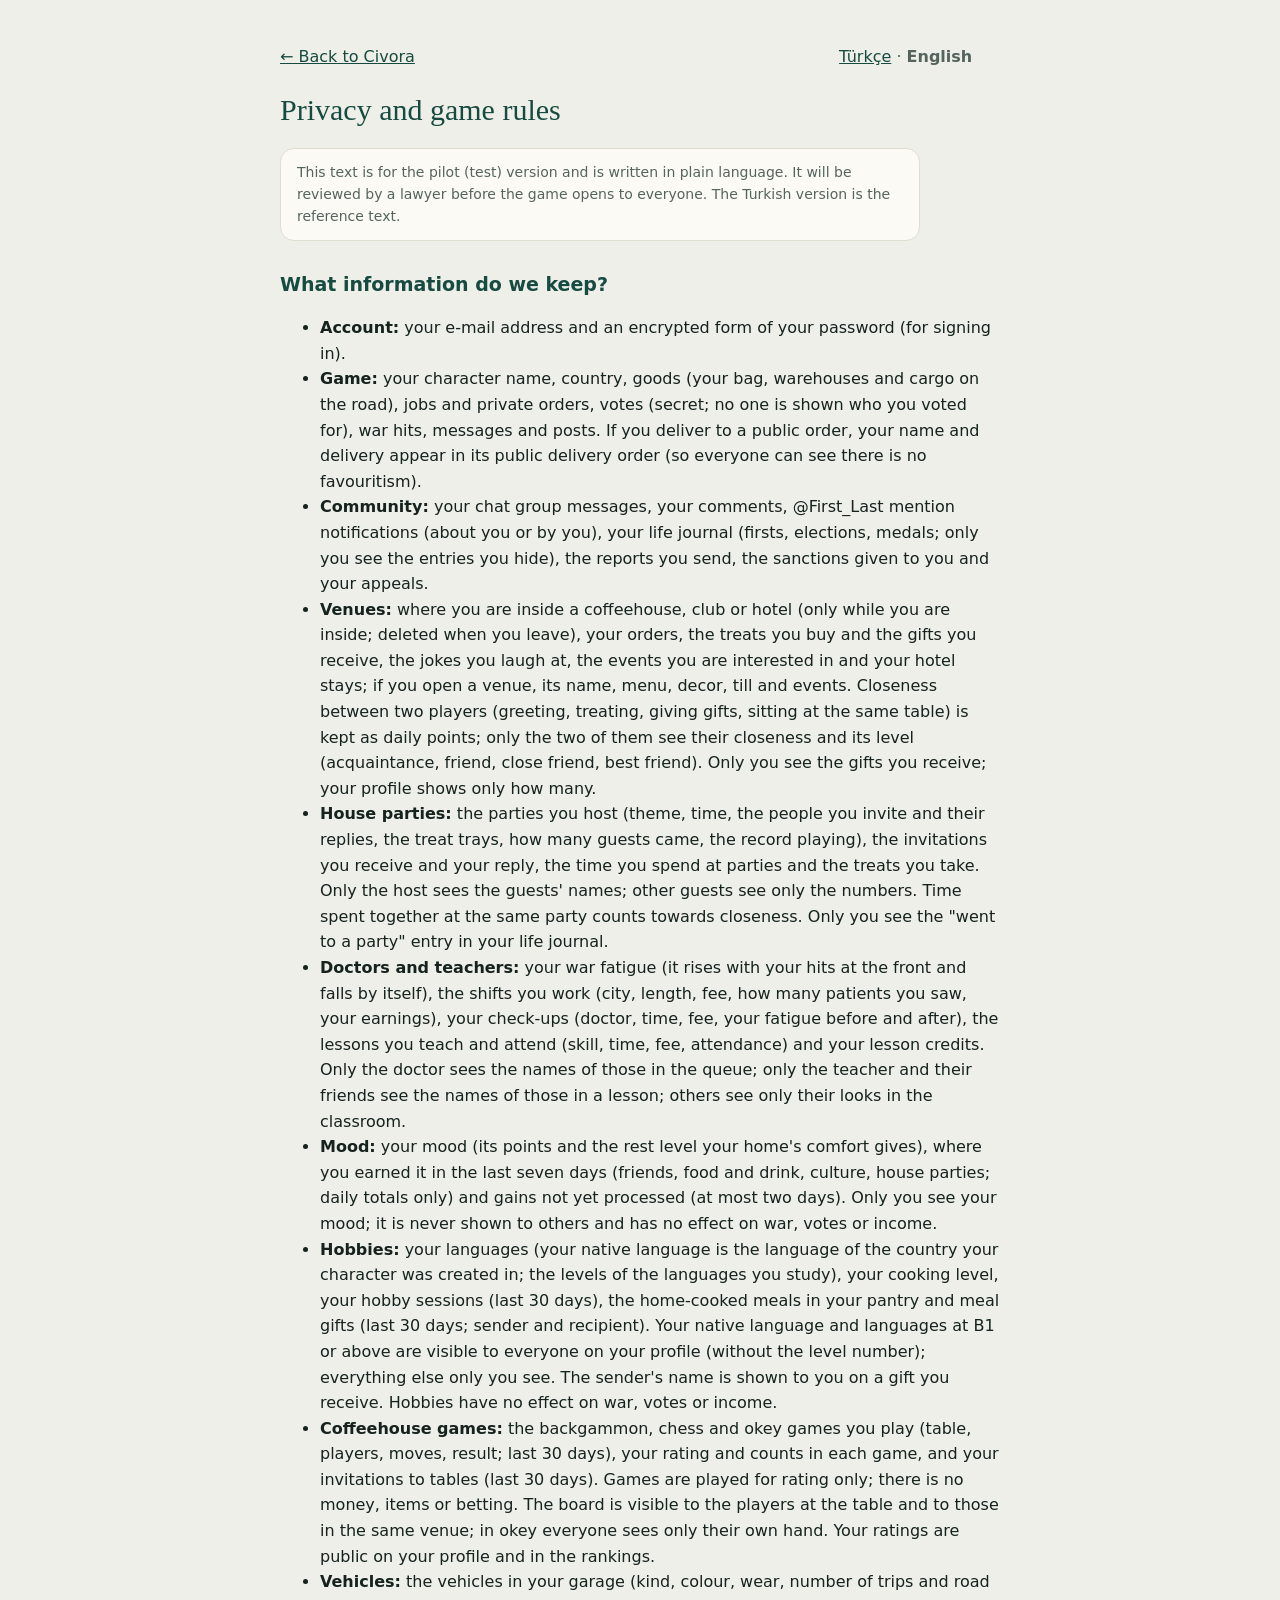
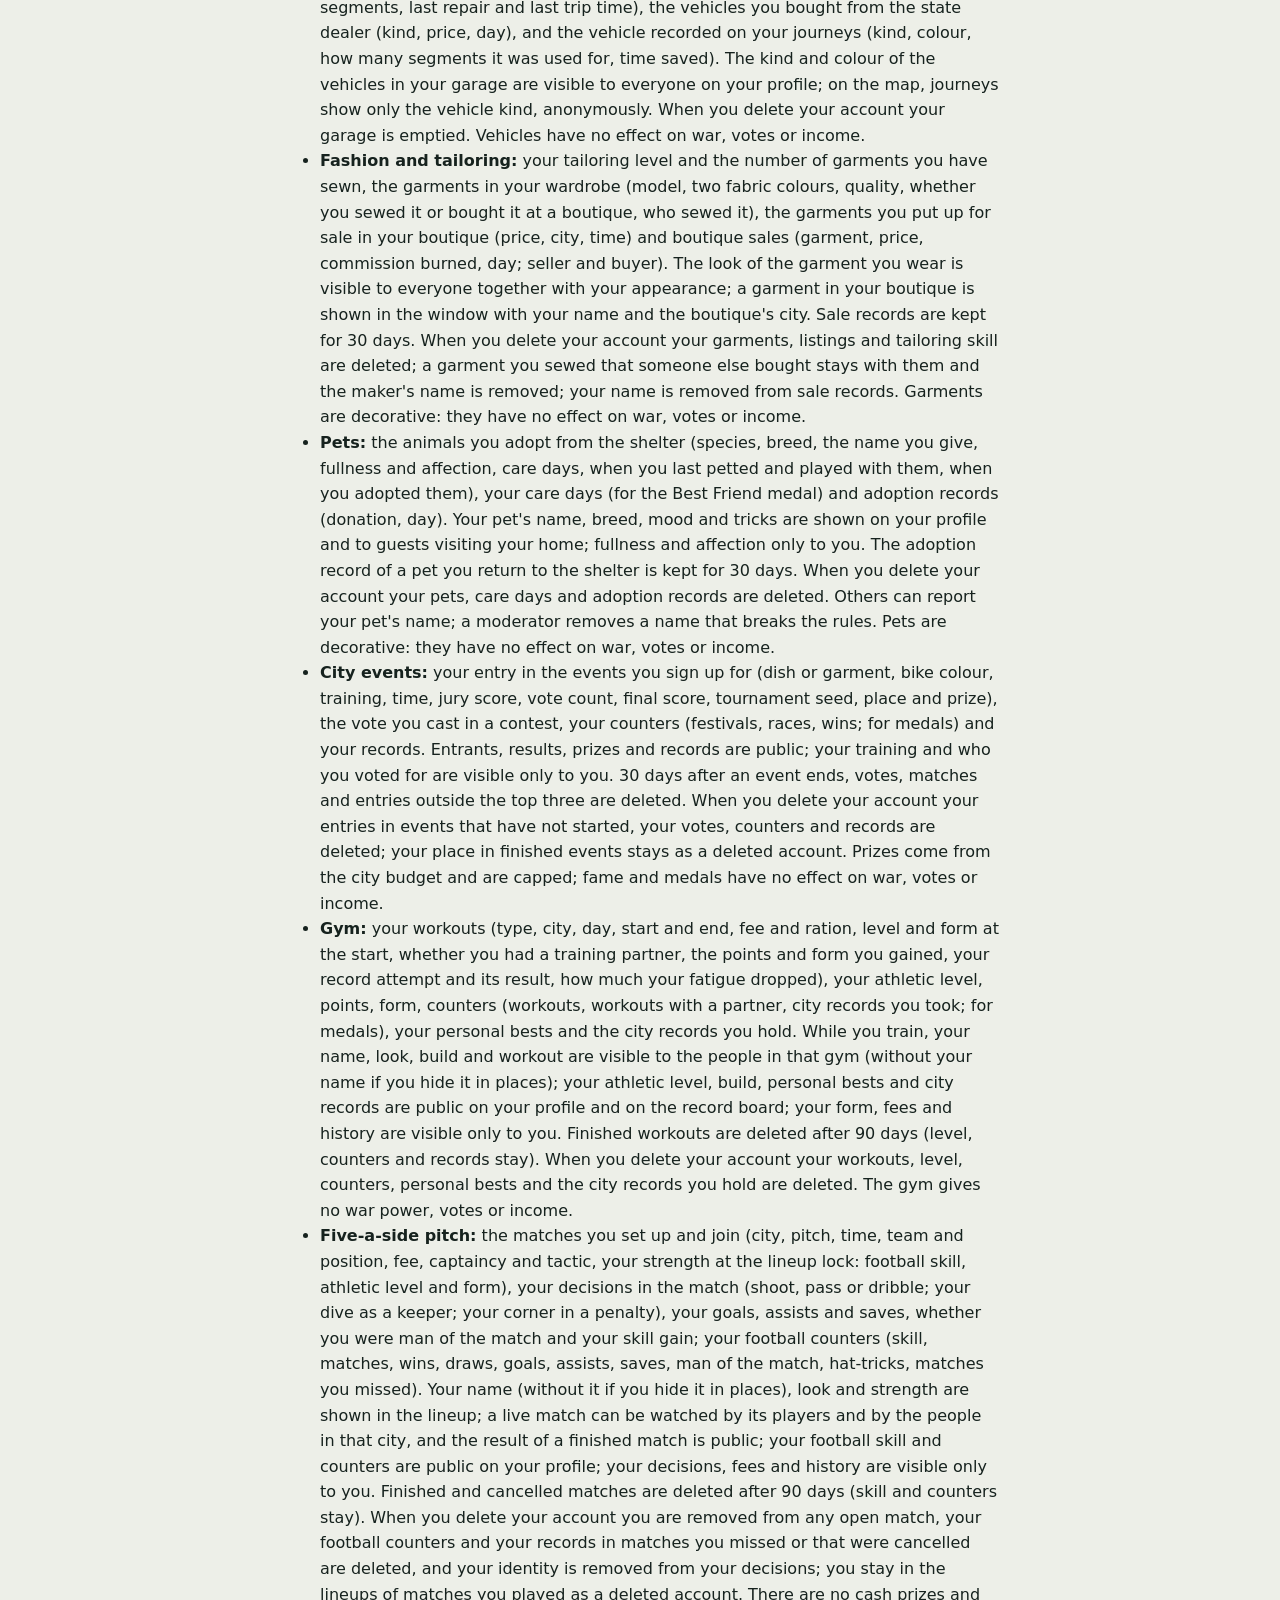
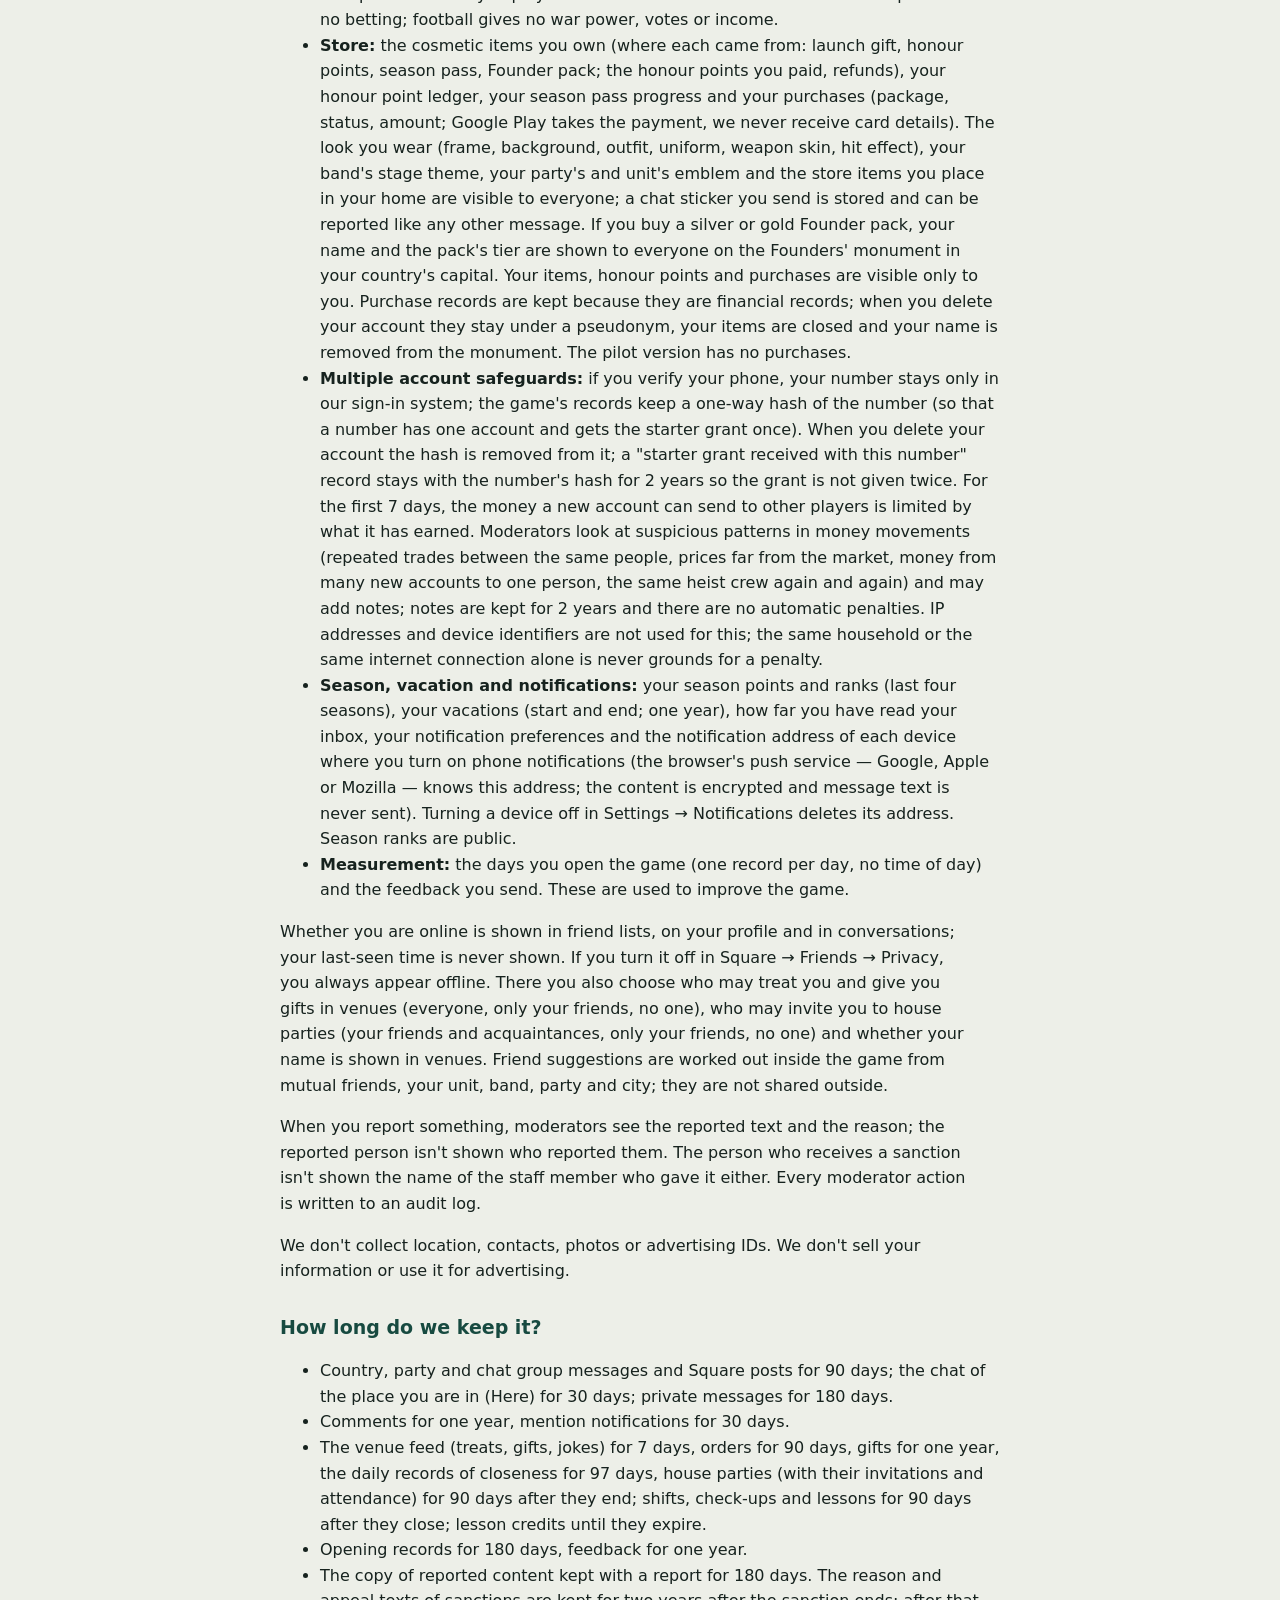
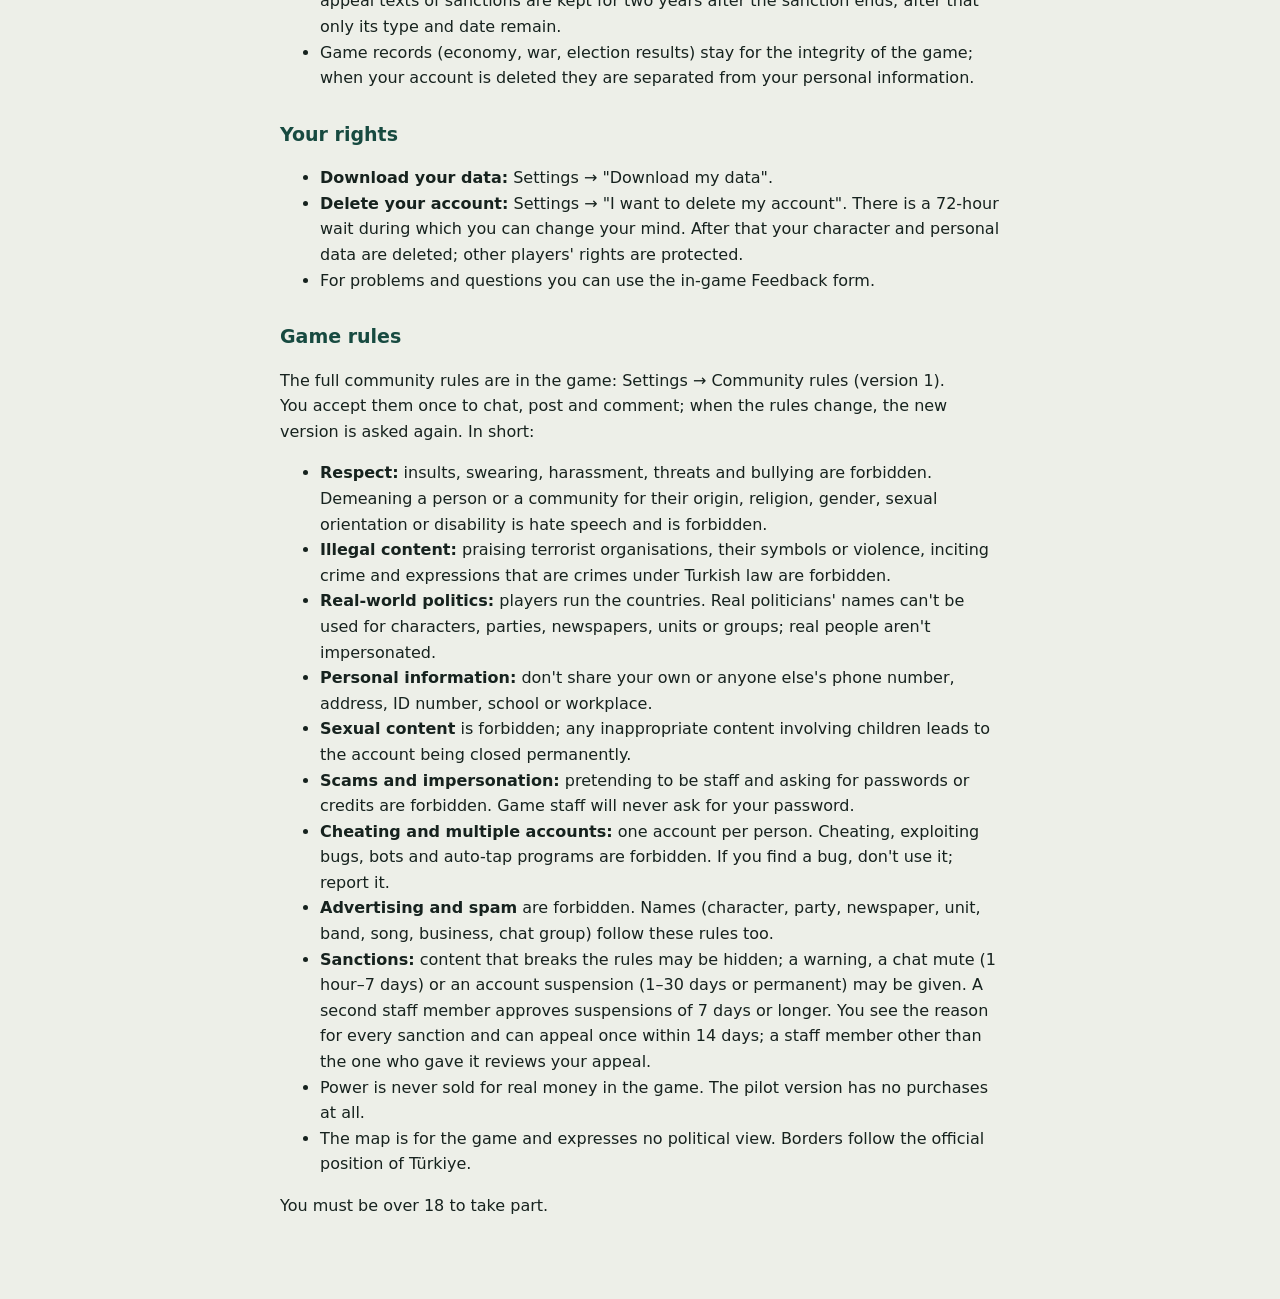
==== site/gizlilik.html @ 59b09d12 "Oyun ekranları 2026-11-03-2e097b95-c0fcd73" ====
<!doctype html>
<html lang="tr">
<head>
<meta charset="utf-8">
<meta name="viewport" content="width=device-width, initial-scale=1, viewport-fit=cover">
<title>Civora · Gizlilik ve oyun kuralları</title>
<link rel="icon" href="img/amblem.png">
<style>
  :root { --zemin: #EDEFE8; --kagit: #FBFAF5; --murekkep: #16221E; --soluk: #56645E; --orman: #174A40; --cizgi: #E0DDD1; color-scheme: light; }
  body { margin: 0; background: var(--zemin); color: var(--murekkep); font: 16px/1.6 system-ui, -apple-system, "Segoe UI", Roboto, sans-serif; }
  main { max-width: 720px; margin: 0 auto; padding: 28px max(16px, env(safe-area-inset-right, 0px)) 64px max(16px, env(safe-area-inset-left, 0px)); }
  h1 { font-family: Georgia, serif; font-weight: 500; color: var(--orman); font-size: 30px; margin: 0 0 6px; }
  h2 { font-size: 19px; margin: 28px 0 8px; color: var(--orman); }
  p, li { max-width: 68ch; }
  .not { background: var(--kagit); border: 1px solid var(--cizgi); border-radius: 14px; padding: 12px 16px; color: var(--soluk); font-size: 14px; }
  a { color: var(--orman); }
  .ust { display: flex; justify-content: space-between; gap: 12px; flex-wrap: wrap; }
  .dil { color: var(--soluk); }
  [hidden] { display: none !important; }
</style>
</head>
<body>
<main lang="tr" id="tr">
  <p class="ust"><a href="./">← Civora'ya dön</a><span class="dil"><b>Türkçe</b> · <a href="#en" data-dil="en" lang="en">English</a></span></p>
  <h1>Gizlilik ve oyun kuralları</h1>
  <p class="not">Bu metin pilot (deneme) sürümü içindir ve sade dille yazılmıştır. Herkese açılmadan önce bir hukukçu tarafından gözden geçirilecektir.</p>

  <h2>Hangi bilgileri saklıyoruz?</h2>
  <ul>
    <li><b>Hesap:</b> e-posta adresin ve parolanın şifrelenmiş hâli (giriş için).</li>
    <li><b>Oyun:</b> karakter adın, ülken, malların (çantan, depoların ve yoldaki kargoların), işlerin ve özel siparişlerin, oyların (gizli; kime oy verdiğin kimseye gösterilmez), savaş vuruşların, mesajların ve paylaşımların. Kamu siparişine teslim edersen adın ve teslimin herkese açık teslim sırasında görünür (kayırma olmadığı görülsün diye).</li>
    <li><b>Topluluk:</b> sohbet grubu mesajların, yorumların, senden ya da senin bahsettiğin @Ad_Soyad bildirimleri, yaşam günlüğün (ilkler, seçimler, madalyalar; gizlediğin kayıtları yalnız sen görürsün), gönderdiğin raporlar, sana verilen yaptırımlar ve itirazların.</li>
    <li><b>Mekânlar:</b> kahvehanede, kulüpte ya da otelde bulunduğun yer (yalnız içerideyken; çıkınca silinir), siparişlerin, ısmarladıkların ve aldığın hediyeler, güldüğün fıkralar, ilgilendiğin etkinlikler ve otel konaklamaların; mekân açtıysan mekânının adı, menüsü, dekoru, kasası ve etkinlikleri. İki oyuncu arasındaki yakınlık (selamlaşmak, ısmarlamak, hediye vermek, aynı masada oturmak) her gün puan olarak tutulur; yakınlığı ve basamağını (tanıdık, arkadaş, yakın dost, kanka) yalnız iki taraf görür. Aldığın hediyeleri yalnız sen görürsün; profilinde yalnız sayısı görünür.</li>
    <li><b>Ev partisi:</b> verdiğin partiler (tema, zaman, davet ettiklerin ve yanıtları, ikram tepsileri, gelen misafir sayısı, çalan plak), aldığın davetler ve yanıtın, katıldığın partilerde geçen süre ve aldığın ikram. Davetlilerin adlarını yalnız ev sahibi görür; öteki davetliler yalnız sayıyı görür. Aynı partide birlikte geçen süre yakınlığa sayılır. "Partiye katıldı" kaydını yaşam günlüğünde yalnız sen görürsün.</li>
    <li><b>Doktor ve öğretmen:</b> savaş yorgunluğun (cephedeki vuruşlarla artar, kendiliğinden azalır), tuttuğun nöbetler (şehir, süre, ücret, muayene ettiğin hasta sayısı, kazancın), muayenelerin (doktor, saat, ücret, yorgunluğun önce ve sonra), verdiğin ve yazıldığın dersler (beceri, saat, ücret, katılım) ve ders hakların. Sıradakilerin adlarını yalnız doktor, derstekilerin adlarını yalnız öğretmen ve arkadaşları görür; ötekiler sınıfta yalnız görünüşü görür.</li>
    <li><b>Keyif:</b> keyfin (puanı ve evinin konforundan gelen dinlenme seviyesi), son yedi günde nereden kazandığın (arkadaşlar, yeme-içme, kültür, ev partisi; yalnız günlük toplamlar) ve henüz işlenmemiş kazançların (en çok iki gün). Keyfini yalnız sen görürsün; başkalarına gösterilmez, savaşa, oylara ya da gelire etkisi yoktur.</li>
    <li><b>Hobiler:</b> dillerin (ana dilin, karakterinin açıldığı ülkenin dilidir; çalıştığın dillerin seviyesi), aşçılık seviyen, hobi seansların (son 30 gün), kilerindeki ev yemekleri ve yemek hediyeleri (son 30 gün; gönderen ve alan). Ana dilin ve B1 ve üstündeki dillerin profilinde herkese görünür (seviye sayısı olmadan); geri kalanı yalnız sen görürsün. Gelen hediyede gönderenin adı sana görünür. Hobiler savaşa, oylara ya da gelire etki etmez.</li>
    <li><b>Kahvehane oyunları:</b> oynadığın tavla, satranç ve okey oyunları (masa, oyuncular, hamleler, sonuç; son 30 gün), her oyundaki puanın ve sayaçların, masaya davetlerin (son 30 gün). Oyunlar yalnız puan içindir; para, eşya ya da bahis yoktur. Tahtayı masadakiler ve aynı mekândakiler görür; okeyde herkes yalnız kendi elini görür. Puanların profilinde ve sıralamada herkese açıktır.</li>
    <li><b>Araçlar:</b> garajındaki araçlar (tür, renk, aşınma, yolculuk ve yol sayısı, son onarım ve son yolculuk zamanı), devletin bayisinden aldığın araçlar (tür, fiyat, gün) ve yolculuklarına yazılan araç (tür, renk, kaç yolda kullanıldığı, kısalan süre). Garajındaki araçların türü ve rengi profilinde herkese görünür; haritadaki yolculuklarda yalnız aracın türü, kimliksiz görünür. Hesabını silince garajındaki araçlar boşaltılır. Araçlar savaşa, oylara ya da gelire etki etmez.</li>
    <li><b>Moda ve terzi:</b> terzilik seviyen ve diktiğin giysi sayısı, gardırobundaki giysiler (model, iki kumaş rengi, kalite, dikildiği ya da butikten alındığı, diken), butikte satışa koyduğun giysiler (fiyat, şehir, zaman) ve butik satışları (giysi, fiyat, yakılan komisyon, gün; satıcı ve alıcı). Giydiğin giysinin görünüşü görünümünle birlikte herkese görünür; butikteki giysin vitrinde adınla ve butiğin şehriyle görünür. Satış kayıtları 30 gün saklanır. Hesabını silince giysilerin, ilanların ve terzilik becerin silinir; başkasının aldığı ve senin diktiğin giysi onda kalır, dikenin adı silinir; satış kayıtlarından adın çıkarılır. Giysi süstür: savaşa, oylara ya da gelire etki etmez.</li>
    <li><b>Evcil hayvan:</b> barınaktan sahiplendiğin hayvanlar (tür, cins, koyduğun ad, tokluk ve sevgi, bakım günleri, son sevme ve oyun anı, sahiplenme anı), bakım günlerin (Can Dostu madalyası için) ve sahiplenme kayıtları (bağış, gün). Hayvanının adı, cinsi, hâli ve numaraları profilinde ve evine gelen misafirlere görünür; tokluk ve sevgi yalnız sana. Barınağa geri verdiğin hayvanın sahiplenme kaydı 30 gün saklanır. Hesabını silince hayvanların, bakım günlerin ve sahiplenme kayıtların silinir. Hayvanın adı başkalarınca raporlanabilir; kurallara uymayan adı moderatör kaldırır. Evcil hayvan süstür: savaşa, oylara ya da gelire etki etmez.</li>
    <li><b>Şehir etkinlikleri:</b> kaydolduğun etkinliklerdeki kaydın (porsiyon ya da giysi, bisikletin rengi, hazırlık, süre, jüri puanı, oy sayısı, son puan, turnuvadaki sıra, yer ve ödül), yarışmada verdiğin oy, sayaçların (şenlik, yarış, birincilik; madalyalar için) ve rekorların. Kayıtlılar, sonuçlar, ödüller ve rekorlar herkese açıktır; hazırlığın ve kime oy verdiğin yalnız sana. Etkinlik bittikten 30 gün sonra oylar, maçlar ve ilk üç dışındaki kayıtlar silinir. Hesabını silince başlamamış etkinliklerdeki kayıtların, oyların, sayaçların ve rekorların silinir; bitmiş etkinliklerdeki yerin silinmiş hesap olarak kalır. Ödüller belediye bütçesinden gelir ve tavanlıdır; ün ve madalya savaşa, oylara ya da gelire etki etmez.</li>
    <li><b>Spor salonu:</b> antrenmanların (tür, şehir, gün, başlangıç ve bitiş, ücret ve erzak, başlangıçtaki seviye ve form, antrenman arkadaşın olup olmadığı, kazandığın puan, form, rekor denemesi ve sonucu, yorgunluğun azalması), atletik seviyen, puanın, formun, sayaçların (antrenman, arkadaşla antrenman, aldığın şehir rekoru; madalyalar için), kişisel rekorların ve tuttuğun şehir rekorları. Salonda çalışırken adın, görünümün, vücudun ve antrenmanın o salondakilere görünür (adını yerlerde gizlediysen adsız); atletik seviyen, vücudun, kişisel rekorların ve şehir rekorların profilinde ve rekor tablosunda herkese açıktır; formun, ücretlerin ve geçmişin yalnız sana. Biten antrenmanlar 90 gün sonra silinir (seviye, sayaçlar ve rekorlar kalır). Hesabını silince antrenmanların, seviyen, sayaçların, kişisel rekorların ve tuttuğun şehir rekorları silinir. Spor savaş gücü, oy ya da gelir vermez.</li>
    <li><b>Halı saha:</b> kurduğun ve katıldığın maçlar (şehir, saha, saat, takım ve mevki, ücret, kaptanlık ve taktik, kilitteki gücün: futbol becerisi, atletik seviye ve form), maçtaki kararların (şut, pas ya da çalım; kalecide yön; penaltıda köşe), golün, asistin, kurtarışın, maçın adamı olup olmadığın ve beceri artışın; futbol sayaçların (beceri, maç, galibiyet, beraberlik, gol, asist, kurtarış, maçın adamı, hat-trick, gelmediğin maç). Maçın kadrosunda adın (adını yerlerde gizlediysen adsız), görünümün ve gücün görünür; canlı maçı maçta oynayanlar ve o şehirde bulunanlar izler, biten maçın sonucu herkese açıktır; futbol becerin ve sayaçların profilinde herkese açıktır; kararların, ücretlerin ve geçmişin yalnız sana. Biten ve iptal edilen maçlar 90 gün sonra silinir (beceri ve sayaçlar kalır). Hesabını silince açık maçtaki kaydın çıkar, futbol sayaçların ve gelmediğin ya da iptal edilen maçlardaki kayıtların silinir, kararlarından kimliğin çıkarılır; oynadığın maçların kadrosunda silinmiş hesap olarak kalırsın. Para ödülü ve bahis yoktur; futbol savaş gücü, oy ya da gelir vermez.</li>
    <li><b>Mağaza:</b> sahip olduğun görünüm ürünleri (nereden geldiği: açılış hediyesi, şeref puanı, sezon kartı, Kurucu paketi; ödediğin şeref puanı, iade), şeref puanı defterin, sezon kartındaki ilerlemen ve satın almaların (paket, durum, bedel; ödemeyi Google Play alır, kart bilgisi bize gelmez). Taktığın görünüm (çerçeve, zemin, kıyafet, üniforma, silah görünümü, vuruş efekti), grubunun sahne teması, partinin ve birliğinin amblemi ve evine koyduğun mağaza eşyası herkese görünür; gönderdiğin sohbet çıkartması öteki mesajlar gibi saklanır ve raporlanabilir. Gümüş ya da altın Kurucu paketi alırsan adın ve paketin basamağı ülkenin başkentindeki Kurucular anıtında herkese görünür. Ürünlerin, şeref puanın ve satın almaların yalnız sana görünür. Satın alma kayıtları mali kayıt olduğu için kalır; hesabını silince takma adla kalır, hakların kapanır ve adın anıttan çıkar. Pilot sürümünde satın alma yoktur.</li>
    <li><b>Çoklu hesap önlemleri:</b> telefonunu doğrularsan numaran yalnız giriş sistemimizde durur; oyunun kayıtlarına numaranın tek yönlü özeti yazılır (bir numaraya bir hesap ve bir kez başlangıç desteği için). Hesabını silince özet hesabından silinir; aynı numarayla ikinci kez destek verilmesin diye "bu numarayla destek alındı" kaydı numaranın özetiyle 2 yıl kalır. Yeni hesaplarda ilk 7 gün başka oyunculara gönderilebilen para kazanca göre sınırlıdır. Moderatörler para hareketlerinden çıkan şüpheli örüntülere (aynı kişiler arasında tekrar eden alım-satım, piyasadan çok farklı fiyat, birçok yeni hesaptan tek kişiye para, tekrar eden vurgun ekibi) bakar ve not düşebilir; notlar 2 yıl saklanır, otomatik ceza yoktur. IP adresi ve cihaz kimliği bunun için kullanılmaz; aynı ev ya da aynı internet hattı tek başına ceza sebebi değildir.</li>
    <li><b>Sezon, tatil ve bildirimler:</b> sezondaki puanların ve derecelerin (son dört sezon), tatillerin (başlangıç ve bitiş; bir yıl), gelen kutunun okunduğu yer, bildirim tercihlerin ve telefon bildirimini açtığın cihazların bildirim adresi (tarayıcının bildirim servisi — Google, Apple ya da Mozilla — bu adresi bilir; bildirimin içeriği şifrelidir ve mesaj metni hiç gönderilmez). Cihazı Ayarlar → Bildirimler'den kapatınca adres silinir. Sezon dereceleri herkese görünür.</li>
    <li><b>Ölçüm:</b> oyunu hangi gün açtığın (günde bir kayıt, saat ayrıntısı yok) ve gönderdiğin geri bildirimler. Bunlar oyunun iyileşmesi içindir.</li>
  </ul>
  <p>Çevrimiçi olup olmadığın arkadaş listelerinde, profilinde ve konuşmalarda görünür; son görülme anın hiç gösterilmez. Meydan → Arkadaşlar → Gizlilik'ten kapatırsan hep çevrimdışı görünürsün. Mekânlarda sana kimin ısmarlayabileceğini ve hediye verebileceğini (herkes, yalnız arkadaşların, kimse), seni ev partisine kimin davet edebileceğini (arkadaşların ve tanıdıkların, yalnız arkadaşların, kimse) ve mekânlarda adının görünüp görünmeyeceğini de oradan seçersin. Arkadaş önerileri ortak arkadaş, birlik, müzik grubu, parti ve şehir bilgisinden oyunun içinde hesaplanır; dışarıya verilmez.</p>
  <p>Bir içeriği raporladığında, moderatörler raporlanan metni ve raporun nedenini görür; raporlayanın adı raporlanan kişiye gösterilmez. Yaptırımı veren yetkilinin adı da yaptırım alan kişiye gösterilmez. Moderatörlerin her işlemi denetim kaydına yazılır.</p>
  <p>Konum, rehber, fotoğraf ya da reklam kimliği toplamıyoruz. Bilgilerini satmıyor, reklam için kullanmıyoruz.</p>

  <h2>Ne kadar süre saklıyoruz?</h2>
  <ul>
    <li>Ülke, parti ve sohbet grubu mesajları ile Meydan paylaşımları 90 gün; bulunduğun yerin sohbeti (Burası) 30 gün; özel mesajlar 180 gün.</li>
    <li>Yorumlar bir yıl, bahsetme bildirimleri 30 gün.</li>
    <li>Mekânın akışı (ısmarlamalar, hediyeler, fıkralar) 7 gün, siparişler 90 gün, hediyeler bir yıl, yakınlığın günlük kayıtları 97 gün, ev partileri (davetler ve katılımla) bittikten sonra 90 gün; nöbetler, muayeneler ve dersler kapandıktan sonra 90 gün; ders hakları süresi dolunca.</li>
    <li>Açılış kayıtları 180 gün, geri bildirimler bir yıl.</li>
    <li>Raporlanan içeriğin raporla saklanan kopyası 180 gün. Yaptırımların gerekçe ve itiraz metinleri yaptırım bittikten sonra iki yıl saklanır; sonra yalnız türü ve tarihi kalır.</li>
    <li>Oyun kayıtları (ekonomi, savaş, seçim sonuçları) oyunun bütünlüğü için kalır; hesabın silinince kişisel bilgilerinden ayrılır.</li>
  </ul>

  <h2>Hakların</h2>
  <ul>
    <li><b>Verilerini indirme:</b> Ayarlar → "Verilerimi indir".</li>
    <li><b>Hesabını silme:</b> Ayarlar → "Hesabımı silmek istiyorum". 72 saat beklenir; bu sürede vazgeçebilirsin. Sonra karakterin ve kişisel verilerin silinir, başka oyuncuların hakları korunur.</li>
    <li>Sorun ve sorular için oyun içindeki Geri bildirim formunu kullanabilirsin.</li>
  </ul>

  <h2>Oyun kuralları</h2>
  <p>Topluluk kurallarının tamamı oyunda: Ayarlar → Topluluk kuralları (1. sürüm). Sohbet, paylaşım ve yorum için kuralları bir kez kabul edersin; kurallar değişince yeni sürüm yeniden sorulur. Özeti:</p>
  <ul>
    <li><b>Saygı:</b> hakaret, küfür, taciz, tehdit ve zorbalık yasaktır. Kökeni, dini, cinsiyeti, cinsel yönelimi ya da engeli yüzünden bir kişiyi ya da topluluğu aşağılamak nefret söylemidir ve yasaktır.</li>
    <li><b>Yasa dışı içerik:</b> terör örgütlerini, simgelerini ve şiddeti övmek, suça çağırmak ve Türk hukukunda suç sayılan ifadeler yasaktır.</li>
    <li><b>Gerçek siyaset:</b> ülkeleri oyuncular yönetir. Gerçek siyasetçilerin adları karakter, parti, gazete, birlik ya da grup adı olamaz; gerçek kişiler taklit edilmez.</li>
    <li><b>Kişisel bilgi:</b> kendinin ya da başkasının telefonunu, adresini, kimlik numarasını, okulunu ya da iş yerini paylaşma.</li>
    <li><b>Cinsel içerik</b> yasaktır; çocukları içeren uygunsuz her içerik hesabın kalıcı kapanmasıyla sonuçlanır.</li>
    <li><b>Dolandırıcılık ve taklit:</b> yetkili gibi davranmak, parola ya da kredi istemek yasaktır. Oyunun yetkilileri parolanı asla sormaz.</li>
    <li><b>Hile ve çoklu hesap:</b> kişi başına tek hesap. Hile, açık kullanma, bot ve otomatik dokunma programları yasaktır. Bir hata bulursan kullanma, bildir.</li>
    <li><b>Reklam ve spam</b> yasaktır. Adlar (karakter, parti, gazete, birlik, müzik grubu, şarkı, işletme, sohbet grubu) da bu kurallara uyar.</li>
    <li><b>Yaptırımlar:</b> kurala uymayan içerik gizlenebilir; uyarı, sohbetten susturma (1 saat–7 gün) ya da hesabı askıya alma (1–30 gün ya da kalıcı) verilebilir. 7 gün ve daha uzun askıyı ikinci bir yetkili onaylar. Her yaptırımın nedenini görürsün ve 14 gün içinde bir kez itiraz edebilirsin; itirazına yaptırımı verenden başka bir yetkili bakar.</li>
    <li>Oyunda gerçek parayla güç satılmaz. Pilot sürümünde hiçbir satın alma yoktur.</li>
    <li>Harita oyun içindir; siyasi görüş bildirmez. Sınırlar Türkiye'nin resmî görüşüne göredir.</li>
  </ul>
  <p>Katılmak için 18 yaşından büyük olmalısın.</p>
</main>
<main lang="en" id="en" hidden>
  <p class="ust"><a href="./">← Back to Civora</a><span class="dil"><a href="#tr" data-dil="tr" lang="tr">Türkçe</a> · <b>English</b></span></p>
  <h1>Privacy and game rules</h1>
  <p class="not">This text is for the pilot (test) version and is written in plain language. It will be reviewed by a lawyer before the game opens to everyone. The Turkish version is the reference text.</p>

  <h2>What information do we keep?</h2>
  <ul>
    <li><b>Account:</b> your e-mail address and an encrypted form of your password (for signing in).</li>
    <li><b>Game:</b> your character name, country, goods (your bag, warehouses and cargo on the road), jobs and private orders, votes (secret; no one is shown who you voted for), war hits, messages and posts. If you deliver to a public order, your name and delivery appear in its public delivery order (so everyone can see there is no favouritism).</li>
    <li><b>Community:</b> your chat group messages, your comments, @First_Last mention notifications (about you or by you), your life journal (firsts, elections, medals; only you see the entries you hide), the reports you send, the sanctions given to you and your appeals.</li>
    <li><b>Venues:</b> where you are inside a coffeehouse, club or hotel (only while you are inside; deleted when you leave), your orders, the treats you buy and the gifts you receive, the jokes you laugh at, the events you are interested in and your hotel stays; if you open a venue, its name, menu, decor, till and events. Closeness between two players (greeting, treating, giving gifts, sitting at the same table) is kept as daily points; only the two of them see their closeness and its level (acquaintance, friend, close friend, best friend). Only you see the gifts you receive; your profile shows only how many.</li>
    <li><b>House parties:</b> the parties you host (theme, time, the people you invite and their replies, the treat trays, how many guests came, the record playing), the invitations you receive and your reply, the time you spend at parties and the treats you take. Only the host sees the guests' names; other guests see only the numbers. Time spent together at the same party counts towards closeness. Only you see the "went to a party" entry in your life journal.</li>
    <li><b>Doctors and teachers:</b> your war fatigue (it rises with your hits at the front and falls by itself), the shifts you work (city, length, fee, how many patients you saw, your earnings), your check-ups (doctor, time, fee, your fatigue before and after), the lessons you teach and attend (skill, time, fee, attendance) and your lesson credits. Only the doctor sees the names of those in the queue; only the teacher and their friends see the names of those in a lesson; others see only their looks in the classroom.</li>
    <li><b>Mood:</b> your mood (its points and the rest level your home's comfort gives), where you earned it in the last seven days (friends, food and drink, culture, house parties; daily totals only) and gains not yet processed (at most two days). Only you see your mood; it is never shown to others and has no effect on war, votes or income.</li>
    <li><b>Hobbies:</b> your languages (your native language is the language of the country your character was created in; the levels of the languages you study), your cooking level, your hobby sessions (last 30 days), the home-cooked meals in your pantry and meal gifts (last 30 days; sender and recipient). Your native language and languages at B1 or above are visible to everyone on your profile (without the level number); everything else only you see. The sender's name is shown to you on a gift you receive. Hobbies have no effect on war, votes or income.</li>
    <li><b>Coffeehouse games:</b> the backgammon, chess and okey games you play (table, players, moves, result; last 30 days), your rating and counts in each game, and your invitations to tables (last 30 days). Games are played for rating only; there is no money, items or betting. The board is visible to the players at the table and to those in the same venue; in okey everyone sees only their own hand. Your ratings are public on your profile and in the rankings.</li>
    <li><b>Vehicles:</b> the vehicles in your garage (kind, colour, wear, number of trips and road segments, last repair and last trip time), the vehicles you bought from the state dealer (kind, price, day), and the vehicle recorded on your journeys (kind, colour, how many segments it was used for, time saved). The kind and colour of the vehicles in your garage are visible to everyone on your profile; on the map, journeys show only the vehicle kind, anonymously. When you delete your account your garage is emptied. Vehicles have no effect on war, votes or income.</li>
    <li><b>Fashion and tailoring:</b> your tailoring level and the number of garments you have sewn, the garments in your wardrobe (model, two fabric colours, quality, whether you sewed it or bought it at a boutique, who sewed it), the garments you put up for sale in your boutique (price, city, time) and boutique sales (garment, price, commission burned, day; seller and buyer). The look of the garment you wear is visible to everyone together with your appearance; a garment in your boutique is shown in the window with your name and the boutique's city. Sale records are kept for 30 days. When you delete your account your garments, listings and tailoring skill are deleted; a garment you sewed that someone else bought stays with them and the maker's name is removed; your name is removed from sale records. Garments are decorative: they have no effect on war, votes or income.</li>
    <li><b>Pets:</b> the animals you adopt from the shelter (species, breed, the name you give, fullness and affection, care days, when you last petted and played with them, when you adopted them), your care days (for the Best Friend medal) and adoption records (donation, day). Your pet's name, breed, mood and tricks are shown on your profile and to guests visiting your home; fullness and affection only to you. The adoption record of a pet you return to the shelter is kept for 30 days. When you delete your account your pets, care days and adoption records are deleted. Others can report your pet's name; a moderator removes a name that breaks the rules. Pets are decorative: they have no effect on war, votes or income.</li>
    <li><b>City events:</b> your entry in the events you sign up for (dish or garment, bike colour, training, time, jury score, vote count, final score, tournament seed, place and prize), the vote you cast in a contest, your counters (festivals, races, wins; for medals) and your records. Entrants, results, prizes and records are public; your training and who you voted for are visible only to you. 30 days after an event ends, votes, matches and entries outside the top three are deleted. When you delete your account your entries in events that have not started, your votes, counters and records are deleted; your place in finished events stays as a deleted account. Prizes come from the city budget and are capped; fame and medals have no effect on war, votes or income.</li>
    <li><b>Gym:</b> your workouts (type, city, day, start and end, fee and ration, level and form at the start, whether you had a training partner, the points and form you gained, your record attempt and its result, how much your fatigue dropped), your athletic level, points, form, counters (workouts, workouts with a partner, city records you took; for medals), your personal bests and the city records you hold. While you train, your name, look, build and workout are visible to the people in that gym (without your name if you hide it in places); your athletic level, build, personal bests and city records are public on your profile and on the record board; your form, fees and history are visible only to you. Finished workouts are deleted after 90 days (level, counters and records stay). When you delete your account your workouts, level, counters, personal bests and the city records you hold are deleted. The gym gives no war power, votes or income.</li>
    <li><b>Five-a-side pitch:</b> the matches you set up and join (city, pitch, time, team and position, fee, captaincy and tactic, your strength at the lineup lock: football skill, athletic level and form), your decisions in the match (shoot, pass or dribble; your dive as a keeper; your corner in a penalty), your goals, assists and saves, whether you were man of the match and your skill gain; your football counters (skill, matches, wins, draws, goals, assists, saves, man of the match, hat-tricks, matches you missed). Your name (without it if you hide it in places), look and strength are shown in the lineup; a live match can be watched by its players and by the people in that city, and the result of a finished match is public; your football skill and counters are public on your profile; your decisions, fees and history are visible only to you. Finished and cancelled matches are deleted after 90 days (skill and counters stay). When you delete your account you are removed from any open match, your football counters and your records in matches you missed or that were cancelled are deleted, and your identity is removed from your decisions; you stay in the lineups of matches you played as a deleted account. There are no cash prizes and no betting; football gives no war power, votes or income.</li>
    <li><b>Store:</b> the cosmetic items you own (where each came from: launch gift, honour points, season pass, Founder pack; the honour points you paid, refunds), your honour point ledger, your season pass progress and your purchases (package, status, amount; Google Play takes the payment, we never receive card details). The look you wear (frame, background, outfit, uniform, weapon skin, hit effect), your band's stage theme, your party's and unit's emblem and the store items you place in your home are visible to everyone; a chat sticker you send is stored and can be reported like any other message. If you buy a silver or gold Founder pack, your name and the pack's tier are shown to everyone on the Founders' monument in your country's capital. Your items, honour points and purchases are visible only to you. Purchase records are kept because they are financial records; when you delete your account they stay under a pseudonym, your items are closed and your name is removed from the monument. The pilot version has no purchases.</li>
    <li><b>Multiple account safeguards:</b> if you verify your phone, your number stays only in our sign-in system; the game's records keep a one-way hash of the number (so that a number has one account and gets the starter grant once). When you delete your account the hash is removed from it; a "starter grant received with this number" record stays with the number's hash for 2 years so the grant is not given twice. For the first 7 days, the money a new account can send to other players is limited by what it has earned. Moderators look at suspicious patterns in money movements (repeated trades between the same people, prices far from the market, money from many new accounts to one person, the same heist crew again and again) and may add notes; notes are kept for 2 years and there are no automatic penalties. IP addresses and device identifiers are not used for this; the same household or the same internet connection alone is never grounds for a penalty.</li>
    <li><b>Season, vacation and notifications:</b> your season points and ranks (last four seasons), your vacations (start and end; one year), how far you have read your inbox, your notification preferences and the notification address of each device where you turn on phone notifications (the browser's push service — Google, Apple or Mozilla — knows this address; the content is encrypted and message text is never sent). Turning a device off in Settings → Notifications deletes its address. Season ranks are public.</li>
    <li><b>Measurement:</b> the days you open the game (one record per day, no time of day) and the feedback you send. These are used to improve the game.</li>
  </ul>
  <p>Whether you are online is shown in friend lists, on your profile and in conversations; your last-seen time is never shown. If you turn it off in Square → Friends → Privacy, you always appear offline. There you also choose who may treat you and give you gifts in venues (everyone, only your friends, no one), who may invite you to house parties (your friends and acquaintances, only your friends, no one) and whether your name is shown in venues. Friend suggestions are worked out inside the game from mutual friends, your unit, band, party and city; they are not shared outside.</p>
  <p>When you report something, moderators see the reported text and the reason; the reported person isn't shown who reported them. The person who receives a sanction isn't shown the name of the staff member who gave it either. Every moderator action is written to an audit log.</p>
  <p>We don't collect location, contacts, photos or advertising IDs. We don't sell your information or use it for advertising.</p>

  <h2>How long do we keep it?</h2>
  <ul>
    <li>Country, party and chat group messages and Square posts for 90 days; the chat of the place you are in (Here) for 30 days; private messages for 180 days.</li>
    <li>Comments for one year, mention notifications for 30 days.</li>
    <li>The venue feed (treats, gifts, jokes) for 7 days, orders for 90 days, gifts for one year, the daily records of closeness for 97 days, house parties (with their invitations and attendance) for 90 days after they end; shifts, check-ups and lessons for 90 days after they close; lesson credits until they expire.</li>
    <li>Opening records for 180 days, feedback for one year.</li>
    <li>The copy of reported content kept with a report for 180 days. The reason and appeal texts of sanctions are kept for two years after the sanction ends; after that only its type and date remain.</li>
    <li>Game records (economy, war, election results) stay for the integrity of the game; when your account is deleted they are separated from your personal information.</li>
  </ul>

  <h2>Your rights</h2>
  <ul>
    <li><b>Download your data:</b> Settings → "Download my data".</li>
    <li><b>Delete your account:</b> Settings → "I want to delete my account". There is a 72-hour wait during which you can change your mind. After that your character and personal data are deleted; other players' rights are protected.</li>
    <li>For problems and questions you can use the in-game Feedback form.</li>
  </ul>

  <h2>Game rules</h2>
  <p>The full community rules are in the game: Settings → Community rules (version 1). You accept them once to chat, post and comment; when the rules change, the new version is asked again. In short:</p>
  <ul>
    <li><b>Respect:</b> insults, swearing, harassment, threats and bullying are forbidden. Demeaning a person or a community for their origin, religion, gender, sexual orientation or disability is hate speech and is forbidden.</li>
    <li><b>Illegal content:</b> praising terrorist organisations, their symbols or violence, inciting crime and expressions that are crimes under Turkish law are forbidden.</li>
    <li><b>Real-world politics:</b> players run the countries. Real politicians' names can't be used for characters, parties, newspapers, units or groups; real people aren't impersonated.</li>
    <li><b>Personal information:</b> don't share your own or anyone else's phone number, address, ID number, school or workplace.</li>
    <li><b>Sexual content</b> is forbidden; any inappropriate content involving children leads to the account being closed permanently.</li>
    <li><b>Scams and impersonation:</b> pretending to be staff and asking for passwords or credits are forbidden. Game staff will never ask for your password.</li>
    <li><b>Cheating and multiple accounts:</b> one account per person. Cheating, exploiting bugs, bots and auto-tap programs are forbidden. If you find a bug, don't use it; report it.</li>
    <li><b>Advertising and spam</b> are forbidden. Names (character, party, newspaper, unit, band, song, business, chat group) follow these rules too.</li>
    <li><b>Sanctions:</b> content that breaks the rules may be hidden; a warning, a chat mute (1 hour–7 days) or an account suspension (1–30 days or permanent) may be given. A second staff member approves suspensions of 7 days or longer. You see the reason for every sanction and can appeal once within 14 days; a staff member other than the one who gave it reviews your appeal.</li>
    <li>Power is never sold for real money in the game. The pilot version has no purchases at all.</li>
    <li>The map is for the game and expresses no political view. Borders follow the official position of Türkiye.</li>
  </ul>
  <p>You must be over 18 to take part.</p>
</main>
<script>
  // Dil: adresteki #en/#tr, yoksa oyunda seçilen dil (bu cihazda), o da yoksa tarayıcının dili
  (function () {
    var secili = null;
    try { secili = localStorage.getItem("civora.dil"); } catch (e) { /* depolama yok */ }
    function goster(dil) {
      document.getElementById("tr").hidden = dil !== "tr";
      document.getElementById("en").hidden = dil !== "en";
      document.documentElement.lang = dil;
      document.title = dil === "en" ? "Civora · Privacy and game rules" : "Civora · Gizlilik ve oyun kuralları";
    }
    var h = location.hash.slice(1);
    var tarayici = String((navigator.languages && navigator.languages[0]) || navigator.language || "tr").toLowerCase();
    goster(h === "en" || h === "tr" ? h : secili === "en" || secili === "tr" ? secili : tarayici.indexOf("tr") === 0 ? "tr" : "en");
    addEventListener("hashchange", function () { var x = location.hash.slice(1); if (x === "en" || x === "tr") goster(x); });
  })();
</script>
</body>
</html>
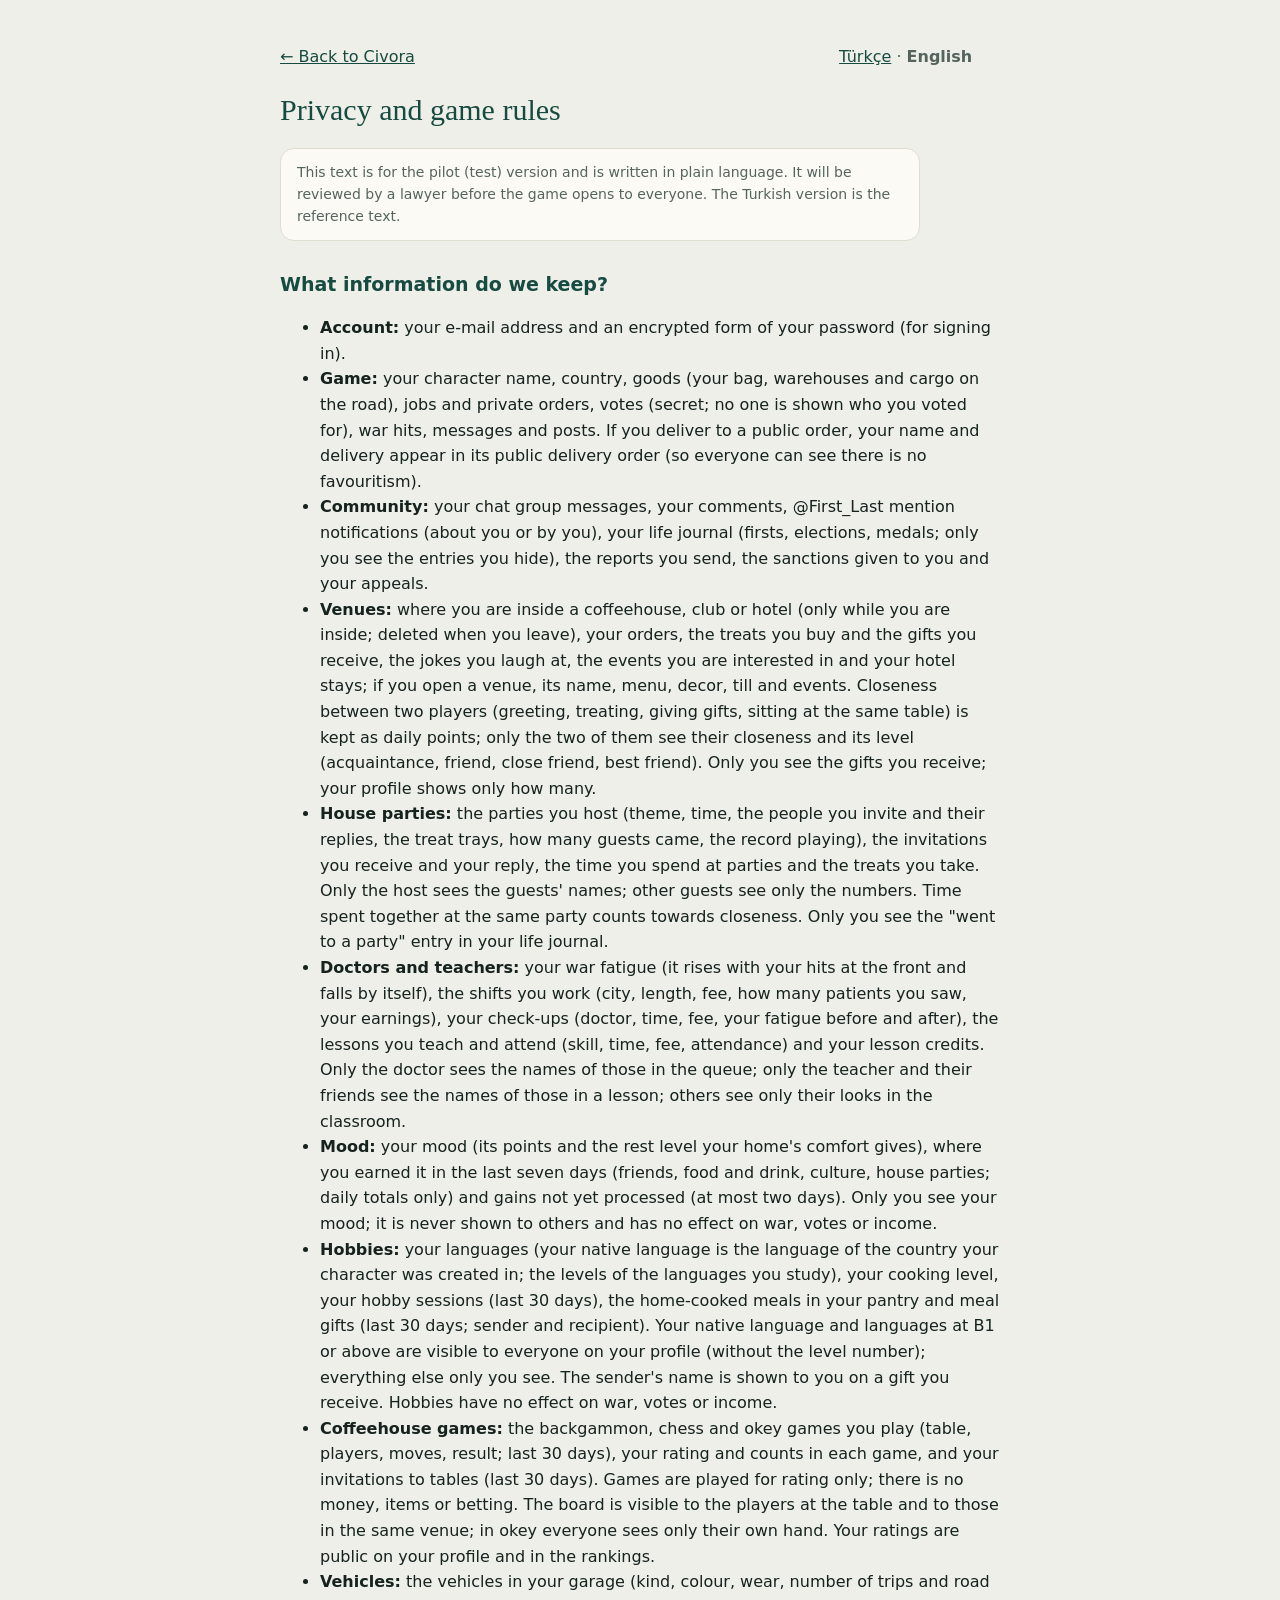
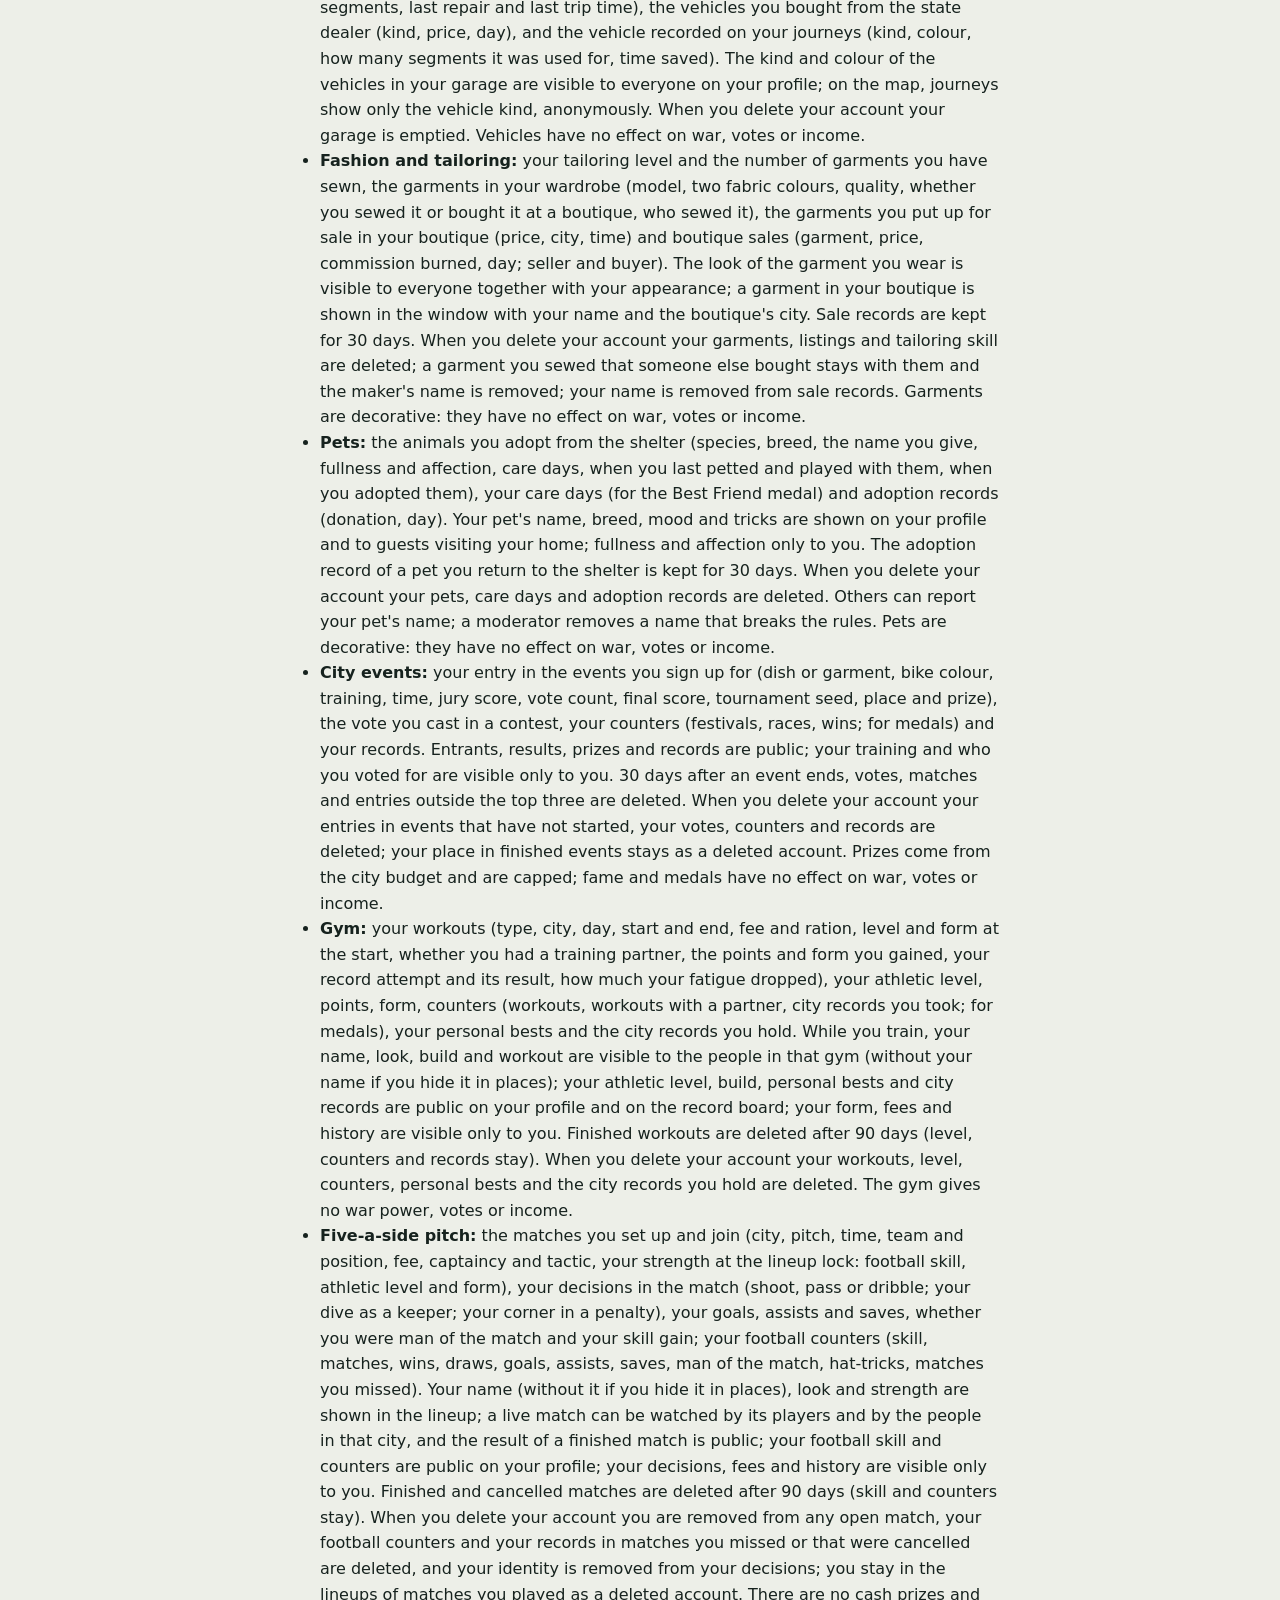
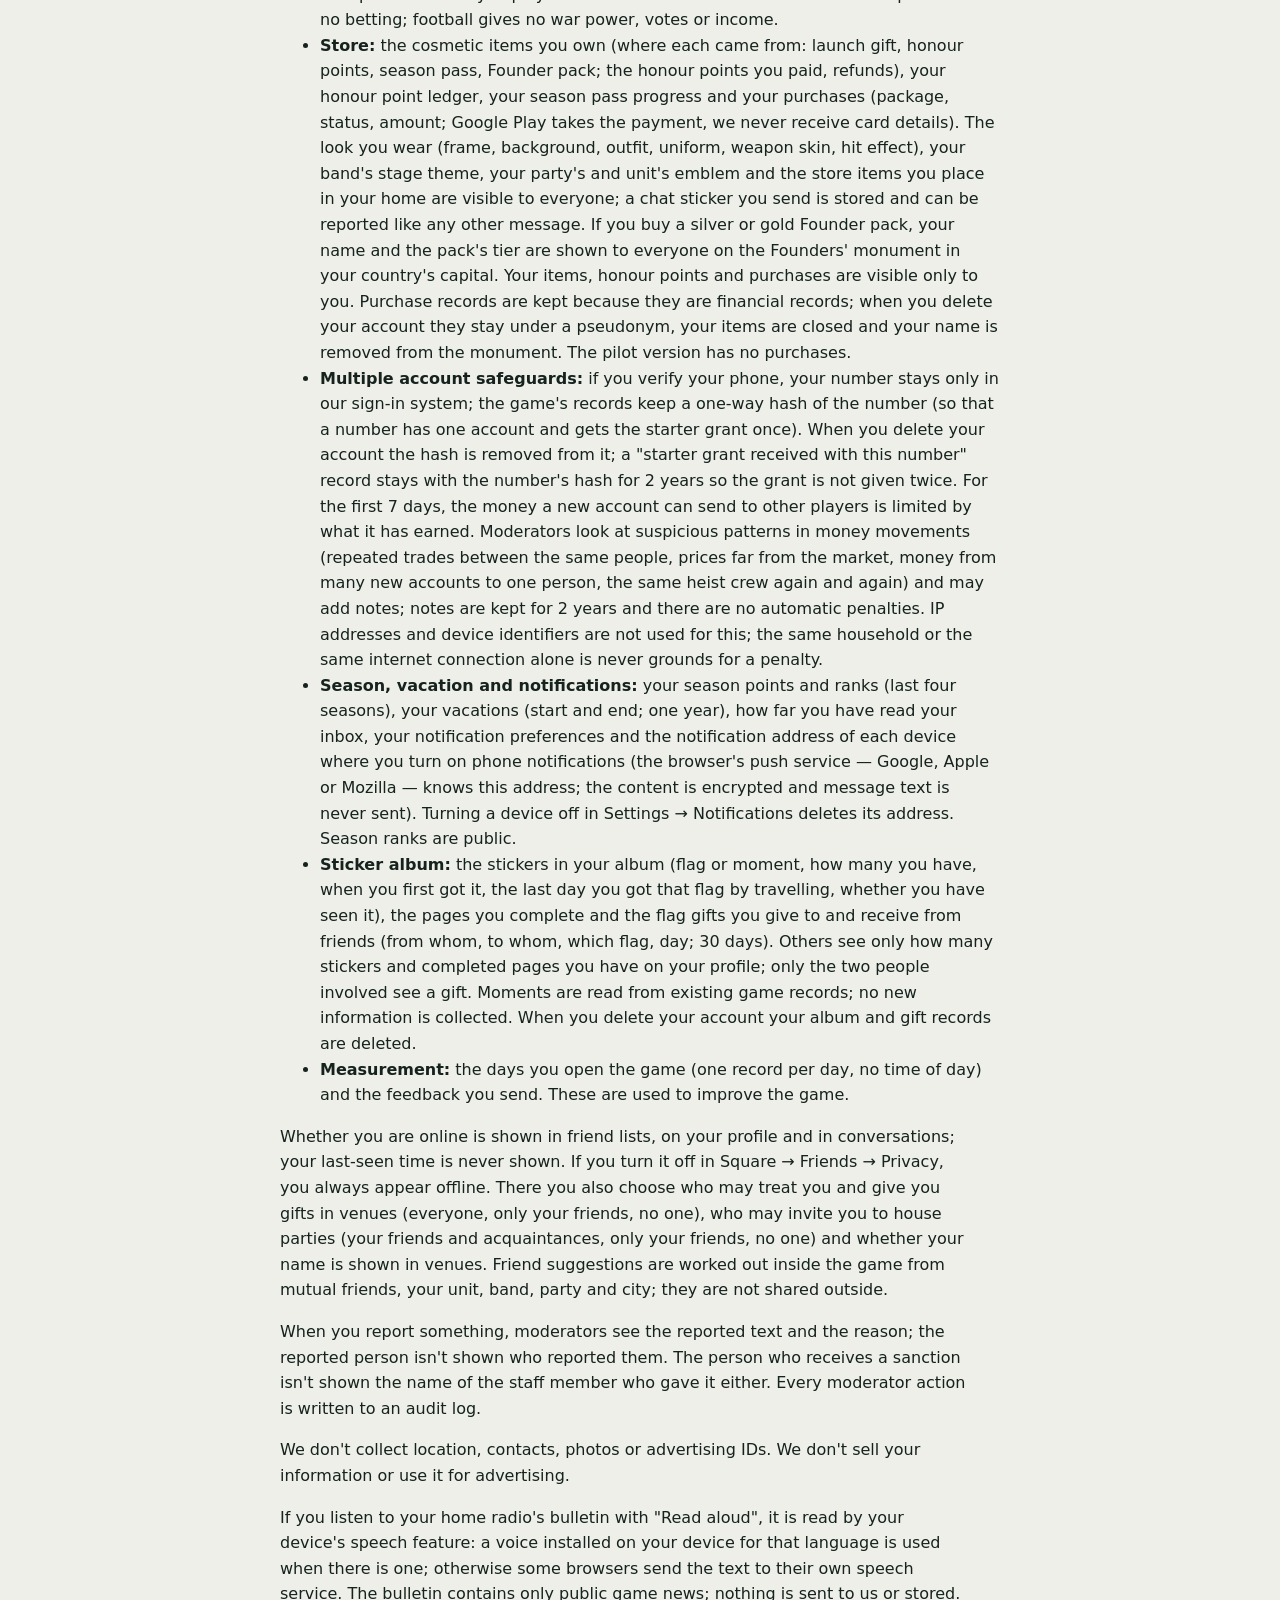
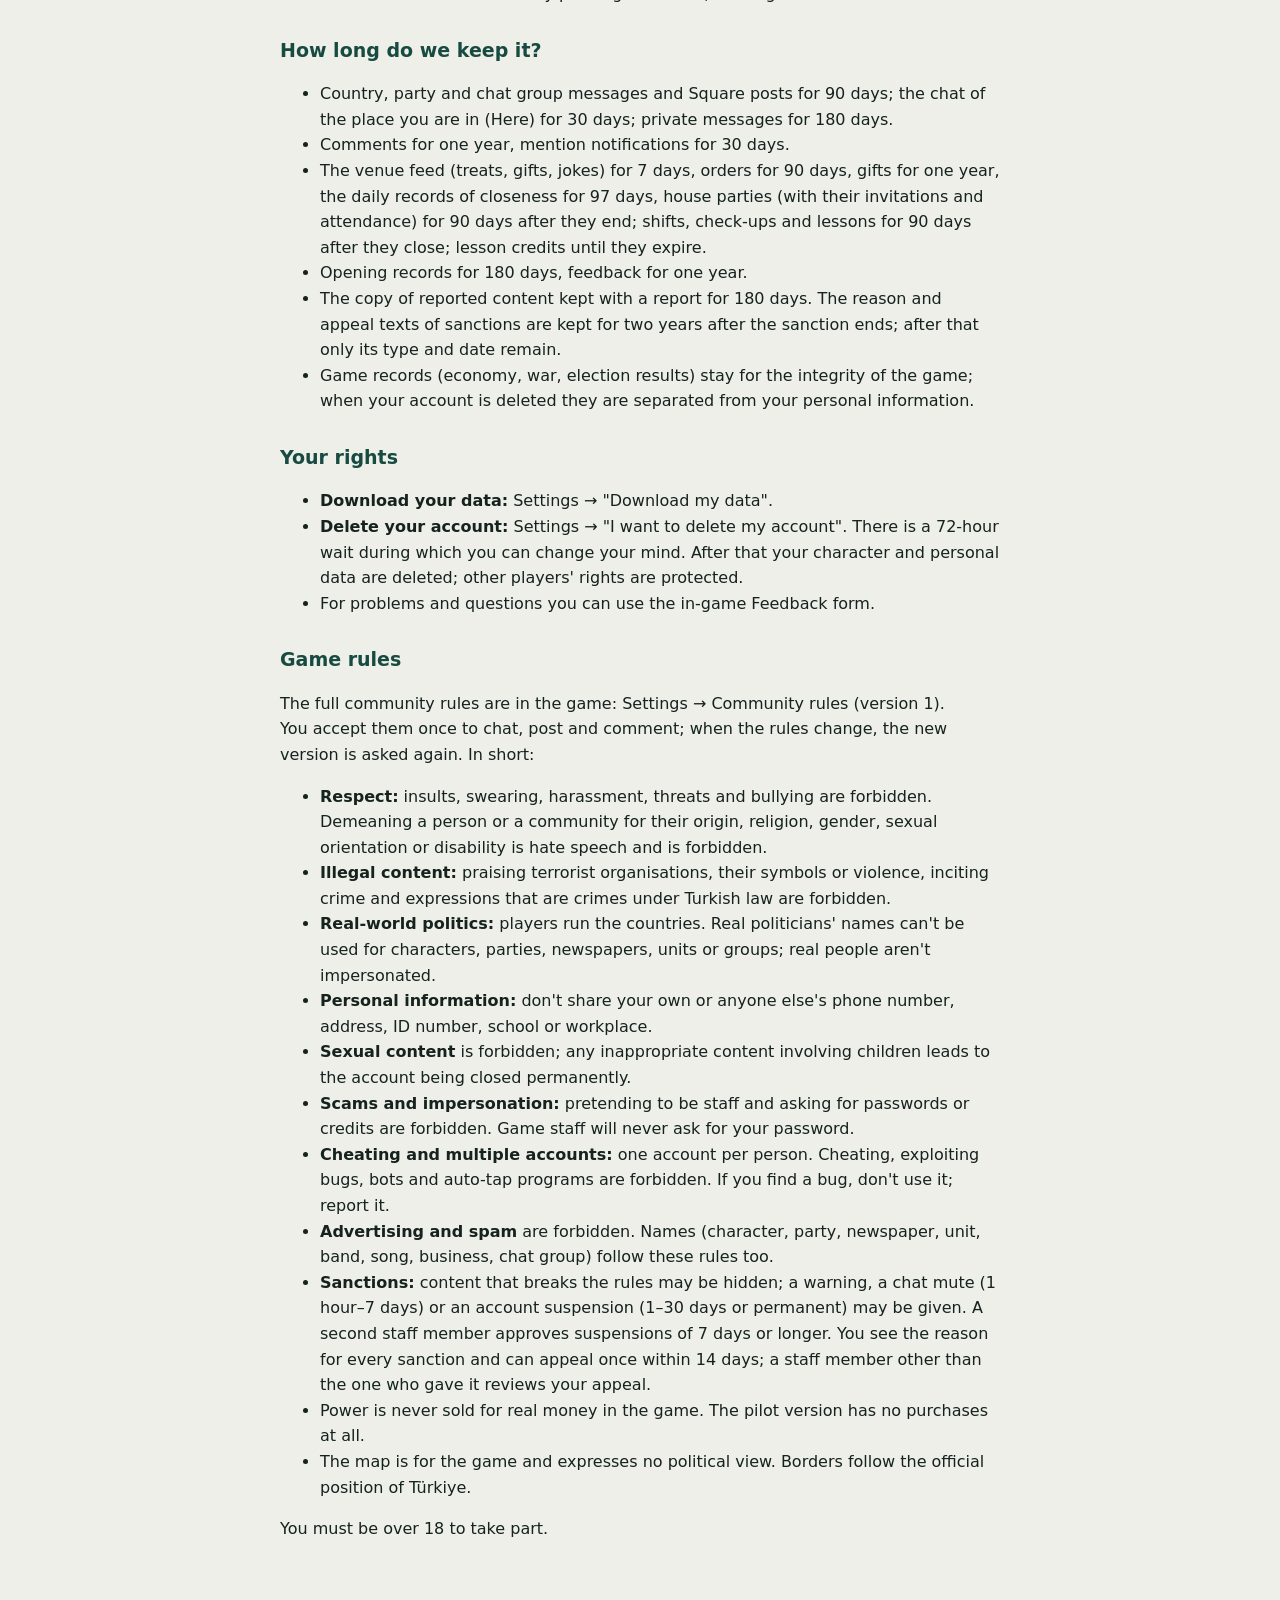
==== commit 2f09f644: "Oyun ekranları 2026-11-04-b3f33e46-5582cb7" ====
--- a/site/gizlilik.html
+++ b/site/gizlilik.html
@@ -45,11 +45,13 @@
     <li><b>Mağaza:</b> sahip olduğun görünüm ürünleri (nereden geldiği: açılış hediyesi, şeref puanı, sezon kartı, Kurucu paketi; ödediğin şeref puanı, iade), şeref puanı defterin, sezon kartındaki ilerlemen ve satın almaların (paket, durum, bedel; ödemeyi Google Play alır, kart bilgisi bize gelmez). Taktığın görünüm (çerçeve, zemin, kıyafet, üniforma, silah görünümü, vuruş efekti), grubunun sahne teması, partinin ve birliğinin amblemi ve evine koyduğun mağaza eşyası herkese görünür; gönderdiğin sohbet çıkartması öteki mesajlar gibi saklanır ve raporlanabilir. Gümüş ya da altın Kurucu paketi alırsan adın ve paketin basamağı ülkenin başkentindeki Kurucular anıtında herkese görünür. Ürünlerin, şeref puanın ve satın almaların yalnız sana görünür. Satın alma kayıtları mali kayıt olduğu için kalır; hesabını silince takma adla kalır, hakların kapanır ve adın anıttan çıkar. Pilot sürümünde satın alma yoktur.</li>
     <li><b>Çoklu hesap önlemleri:</b> telefonunu doğrularsan numaran yalnız giriş sistemimizde durur; oyunun kayıtlarına numaranın tek yönlü özeti yazılır (bir numaraya bir hesap ve bir kez başlangıç desteği için). Hesabını silince özet hesabından silinir; aynı numarayla ikinci kez destek verilmesin diye "bu numarayla destek alındı" kaydı numaranın özetiyle 2 yıl kalır. Yeni hesaplarda ilk 7 gün başka oyunculara gönderilebilen para kazanca göre sınırlıdır. Moderatörler para hareketlerinden çıkan şüpheli örüntülere (aynı kişiler arasında tekrar eden alım-satım, piyasadan çok farklı fiyat, birçok yeni hesaptan tek kişiye para, tekrar eden vurgun ekibi) bakar ve not düşebilir; notlar 2 yıl saklanır, otomatik ceza yoktur. IP adresi ve cihaz kimliği bunun için kullanılmaz; aynı ev ya da aynı internet hattı tek başına ceza sebebi değildir.</li>
     <li><b>Sezon, tatil ve bildirimler:</b> sezondaki puanların ve derecelerin (son dört sezon), tatillerin (başlangıç ve bitiş; bir yıl), gelen kutunun okunduğu yer, bildirim tercihlerin ve telefon bildirimini açtığın cihazların bildirim adresi (tarayıcının bildirim servisi — Google, Apple ya da Mozilla — bu adresi bilir; bildirimin içeriği şifrelidir ve mesaj metni hiç gönderilmez). Cihazı Ayarlar → Bildirimler'den kapatınca adres silinir. Sezon dereceleri herkese görünür.</li>
+    <li><b>Çıkartma albümü:</b> albümündeki çıkartmalar (bayrak ya da an, kaç tane olduğu, ilk kazanıldığı an, bayrağın yolculukla son kazanıldığı gün, görüp görmediğin), tamamladığın sayfalar ve arkadaşınla verip aldığın bayrak hediyeleri (kimden, kime, hangi bayrak, gün; 30 gün). Profilinde başkaları yalnız albümdeki çıkartma ve tamamlanan sayfa sayını görür; bir hediyeyi yalnız iki taraf görür. Anlar var olan oyun kayıtlarından okunur, yeni bilgi toplanmaz. Hesabını silince albümün ve hediye kayıtların silinir.</li>
     <li><b>Ölçüm:</b> oyunu hangi gün açtığın (günde bir kayıt, saat ayrıntısı yok) ve gönderdiğin geri bildirimler. Bunlar oyunun iyileşmesi içindir.</li>
   </ul>
   <p>Çevrimiçi olup olmadığın arkadaş listelerinde, profilinde ve konuşmalarda görünür; son görülme anın hiç gösterilmez. Meydan → Arkadaşlar → Gizlilik'ten kapatırsan hep çevrimdışı görünürsün. Mekânlarda sana kimin ısmarlayabileceğini ve hediye verebileceğini (herkes, yalnız arkadaşların, kimse), seni ev partisine kimin davet edebileceğini (arkadaşların ve tanıdıkların, yalnız arkadaşların, kimse) ve mekânlarda adının görünüp görünmeyeceğini de oradan seçersin. Arkadaş önerileri ortak arkadaş, birlik, müzik grubu, parti ve şehir bilgisinden oyunun içinde hesaplanır; dışarıya verilmez.</p>
   <p>Bir içeriği raporladığında, moderatörler raporlanan metni ve raporun nedenini görür; raporlayanın adı raporlanan kişiye gösterilmez. Yaptırımı veren yetkilinin adı da yaptırım alan kişiye gösterilmez. Moderatörlerin her işlemi denetim kaydına yazılır.</p>
   <p>Konum, rehber, fotoğraf ya da reklam kimliği toplamıyoruz. Bilgilerini satmıyor, reklam için kullanmıyoruz.</p>
+  <p>Evindeki radyonun bültenini "Sesli oku" ile dinlersen bülten cihazının konuşma özelliğiyle okunur: cihazında o dilde kurulu bir ses varsa o kullanılır; yoksa bazı tarayıcılar metni kendi seslendirme servisine gönderir. Bülten yalnız herkese açık oyun haberlerinden oluşur; bize bir şey gönderilmez ve saklanmaz.</p>
 
   <h2>Ne kadar süre saklıyoruz?</h2>
   <ul>
@@ -110,11 +112,13 @@
     <li><b>Store:</b> the cosmetic items you own (where each came from: launch gift, honour points, season pass, Founder pack; the honour points you paid, refunds), your honour point ledger, your season pass progress and your purchases (package, status, amount; Google Play takes the payment, we never receive card details). The look you wear (frame, background, outfit, uniform, weapon skin, hit effect), your band's stage theme, your party's and unit's emblem and the store items you place in your home are visible to everyone; a chat sticker you send is stored and can be reported like any other message. If you buy a silver or gold Founder pack, your name and the pack's tier are shown to everyone on the Founders' monument in your country's capital. Your items, honour points and purchases are visible only to you. Purchase records are kept because they are financial records; when you delete your account they stay under a pseudonym, your items are closed and your name is removed from the monument. The pilot version has no purchases.</li>
     <li><b>Multiple account safeguards:</b> if you verify your phone, your number stays only in our sign-in system; the game's records keep a one-way hash of the number (so that a number has one account and gets the starter grant once). When you delete your account the hash is removed from it; a "starter grant received with this number" record stays with the number's hash for 2 years so the grant is not given twice. For the first 7 days, the money a new account can send to other players is limited by what it has earned. Moderators look at suspicious patterns in money movements (repeated trades between the same people, prices far from the market, money from many new accounts to one person, the same heist crew again and again) and may add notes; notes are kept for 2 years and there are no automatic penalties. IP addresses and device identifiers are not used for this; the same household or the same internet connection alone is never grounds for a penalty.</li>
     <li><b>Season, vacation and notifications:</b> your season points and ranks (last four seasons), your vacations (start and end; one year), how far you have read your inbox, your notification preferences and the notification address of each device where you turn on phone notifications (the browser's push service — Google, Apple or Mozilla — knows this address; the content is encrypted and message text is never sent). Turning a device off in Settings → Notifications deletes its address. Season ranks are public.</li>
+    <li><b>Sticker album:</b> the stickers in your album (flag or moment, how many you have, when you first got it, the last day you got that flag by travelling, whether you have seen it), the pages you complete and the flag gifts you give to and receive from friends (from whom, to whom, which flag, day; 30 days). Others see only how many stickers and completed pages you have on your profile; only the two people involved see a gift. Moments are read from existing game records; no new information is collected. When you delete your account your album and gift records are deleted.</li>
     <li><b>Measurement:</b> the days you open the game (one record per day, no time of day) and the feedback you send. These are used to improve the game.</li>
   </ul>
   <p>Whether you are online is shown in friend lists, on your profile and in conversations; your last-seen time is never shown. If you turn it off in Square → Friends → Privacy, you always appear offline. There you also choose who may treat you and give you gifts in venues (everyone, only your friends, no one), who may invite you to house parties (your friends and acquaintances, only your friends, no one) and whether your name is shown in venues. Friend suggestions are worked out inside the game from mutual friends, your unit, band, party and city; they are not shared outside.</p>
   <p>When you report something, moderators see the reported text and the reason; the reported person isn't shown who reported them. The person who receives a sanction isn't shown the name of the staff member who gave it either. Every moderator action is written to an audit log.</p>
   <p>We don't collect location, contacts, photos or advertising IDs. We don't sell your information or use it for advertising.</p>
+  <p>If you listen to your home radio's bulletin with "Read aloud", it is read by your device's speech feature: a voice installed on your device for that language is used when there is one; otherwise some browsers send the text to their own speech service. The bulletin contains only public game news; nothing is sent to us or stored.</p>
 
   <h2>How long do we keep it?</h2>
   <ul>
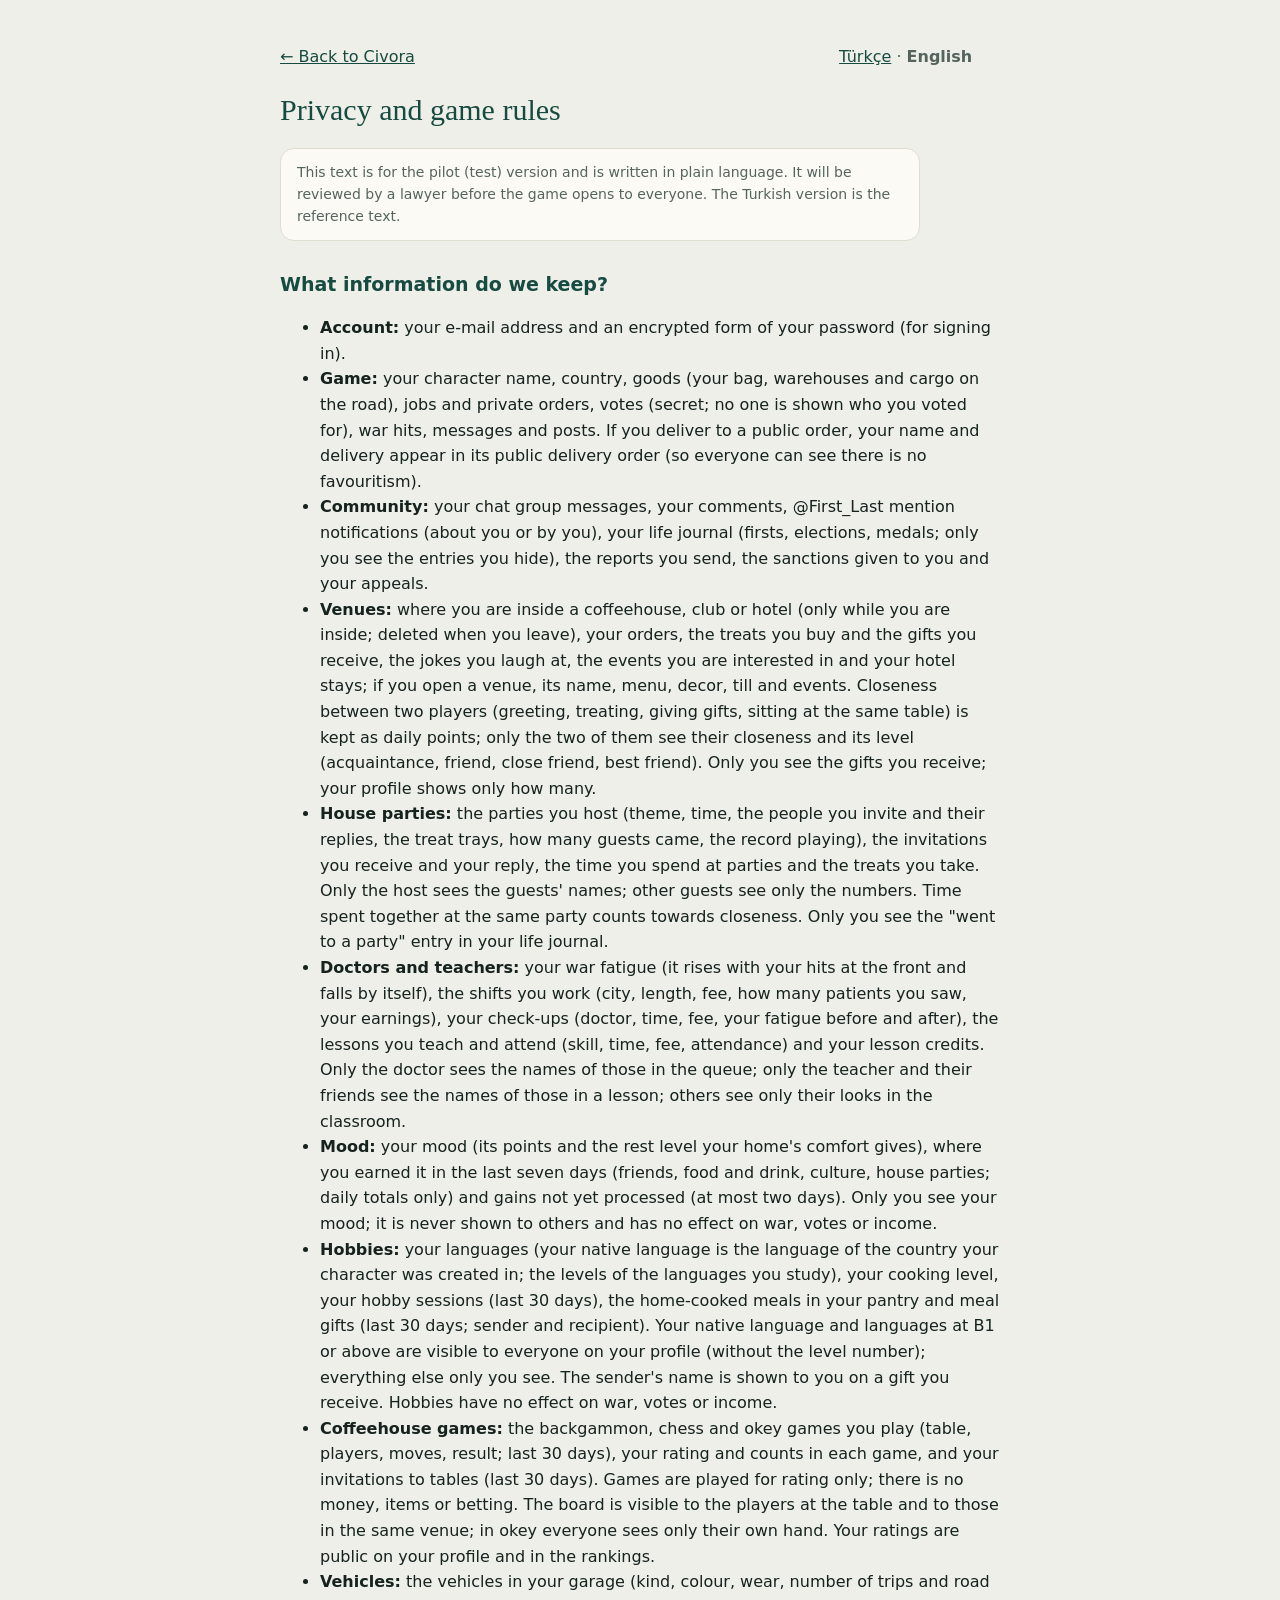
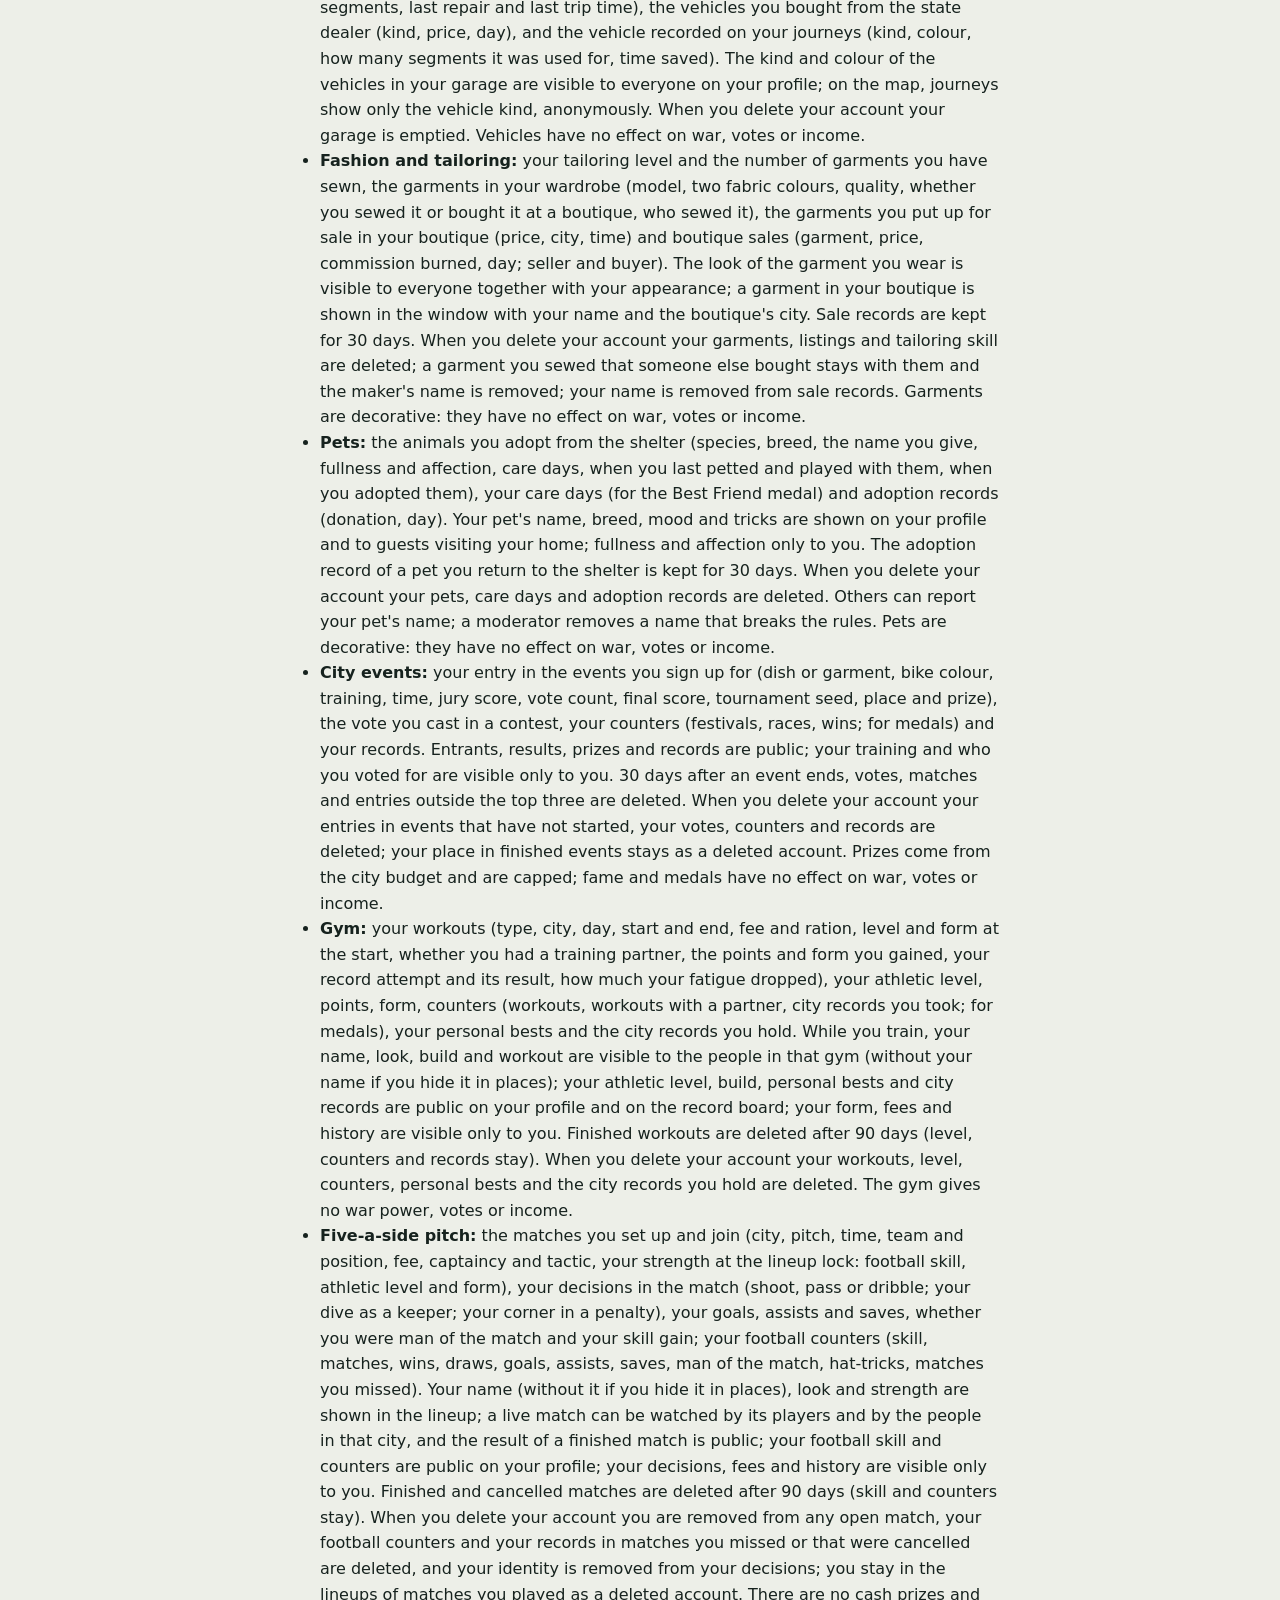
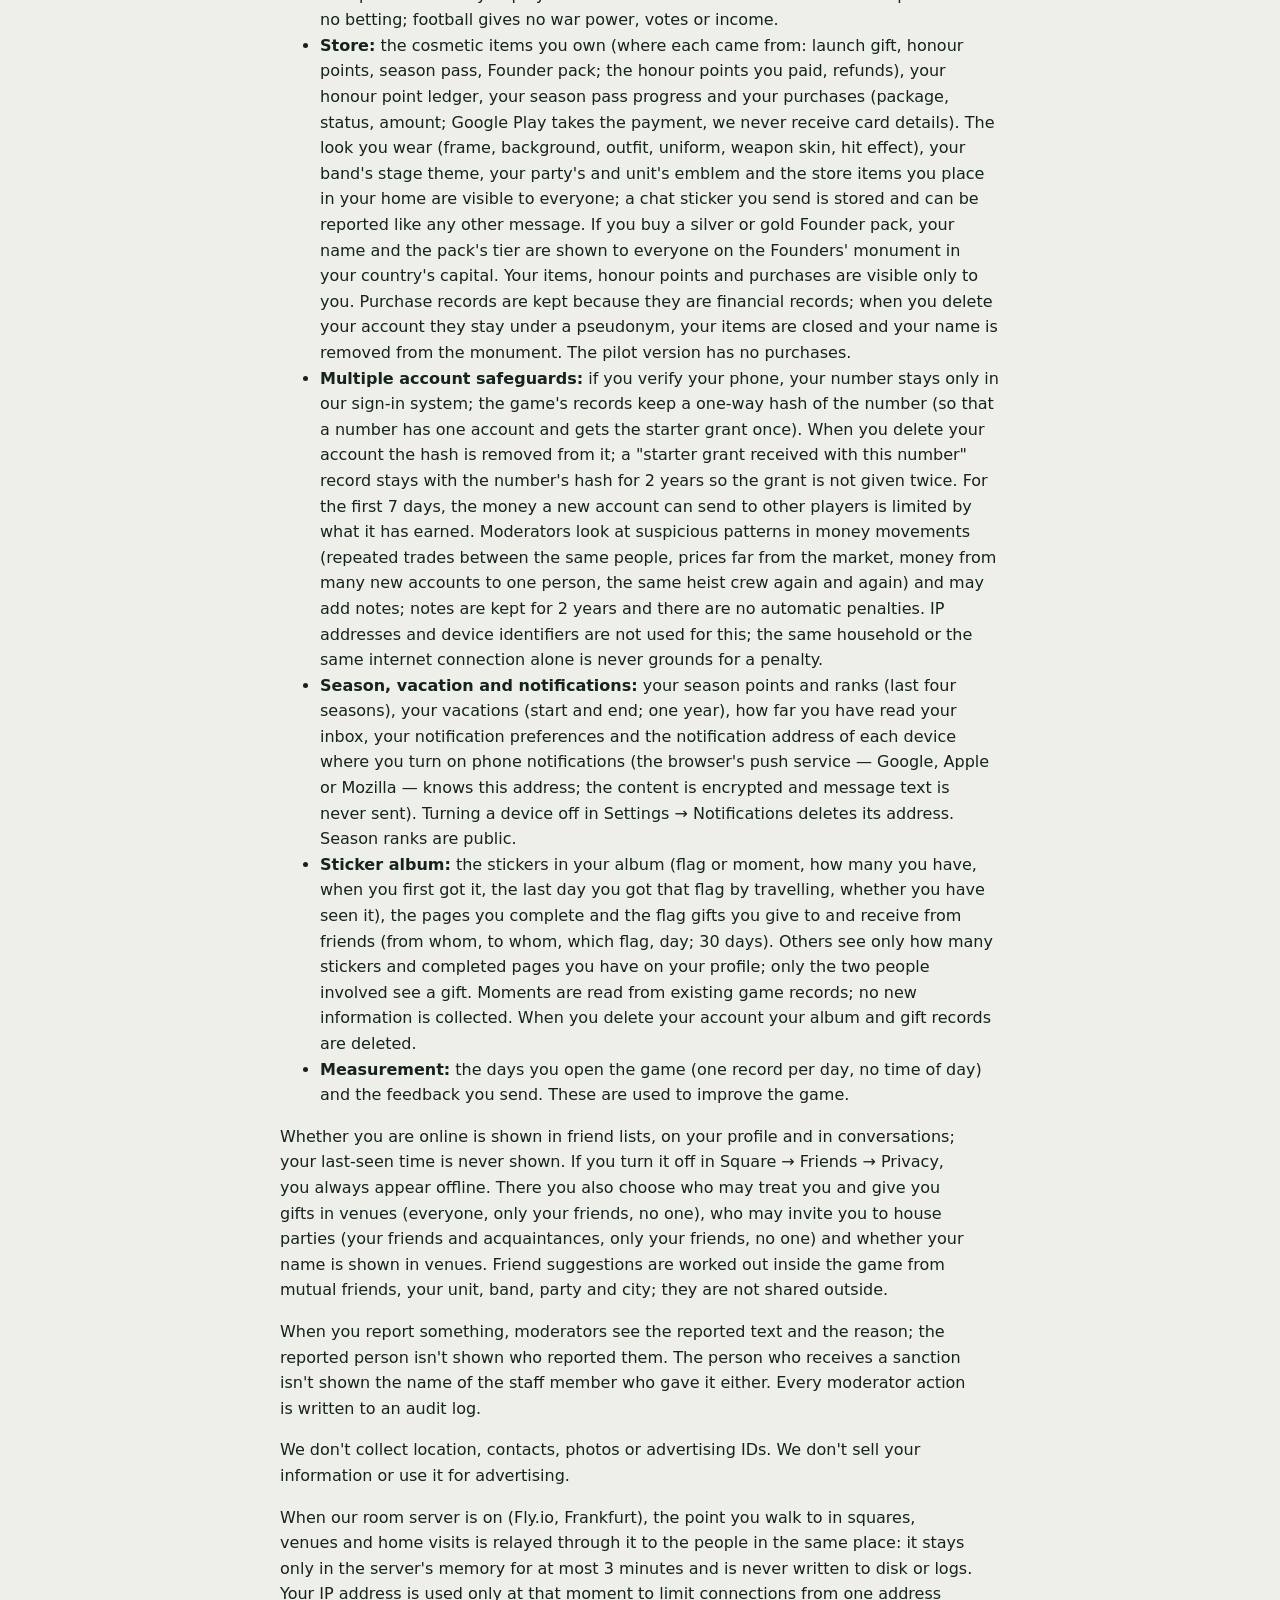
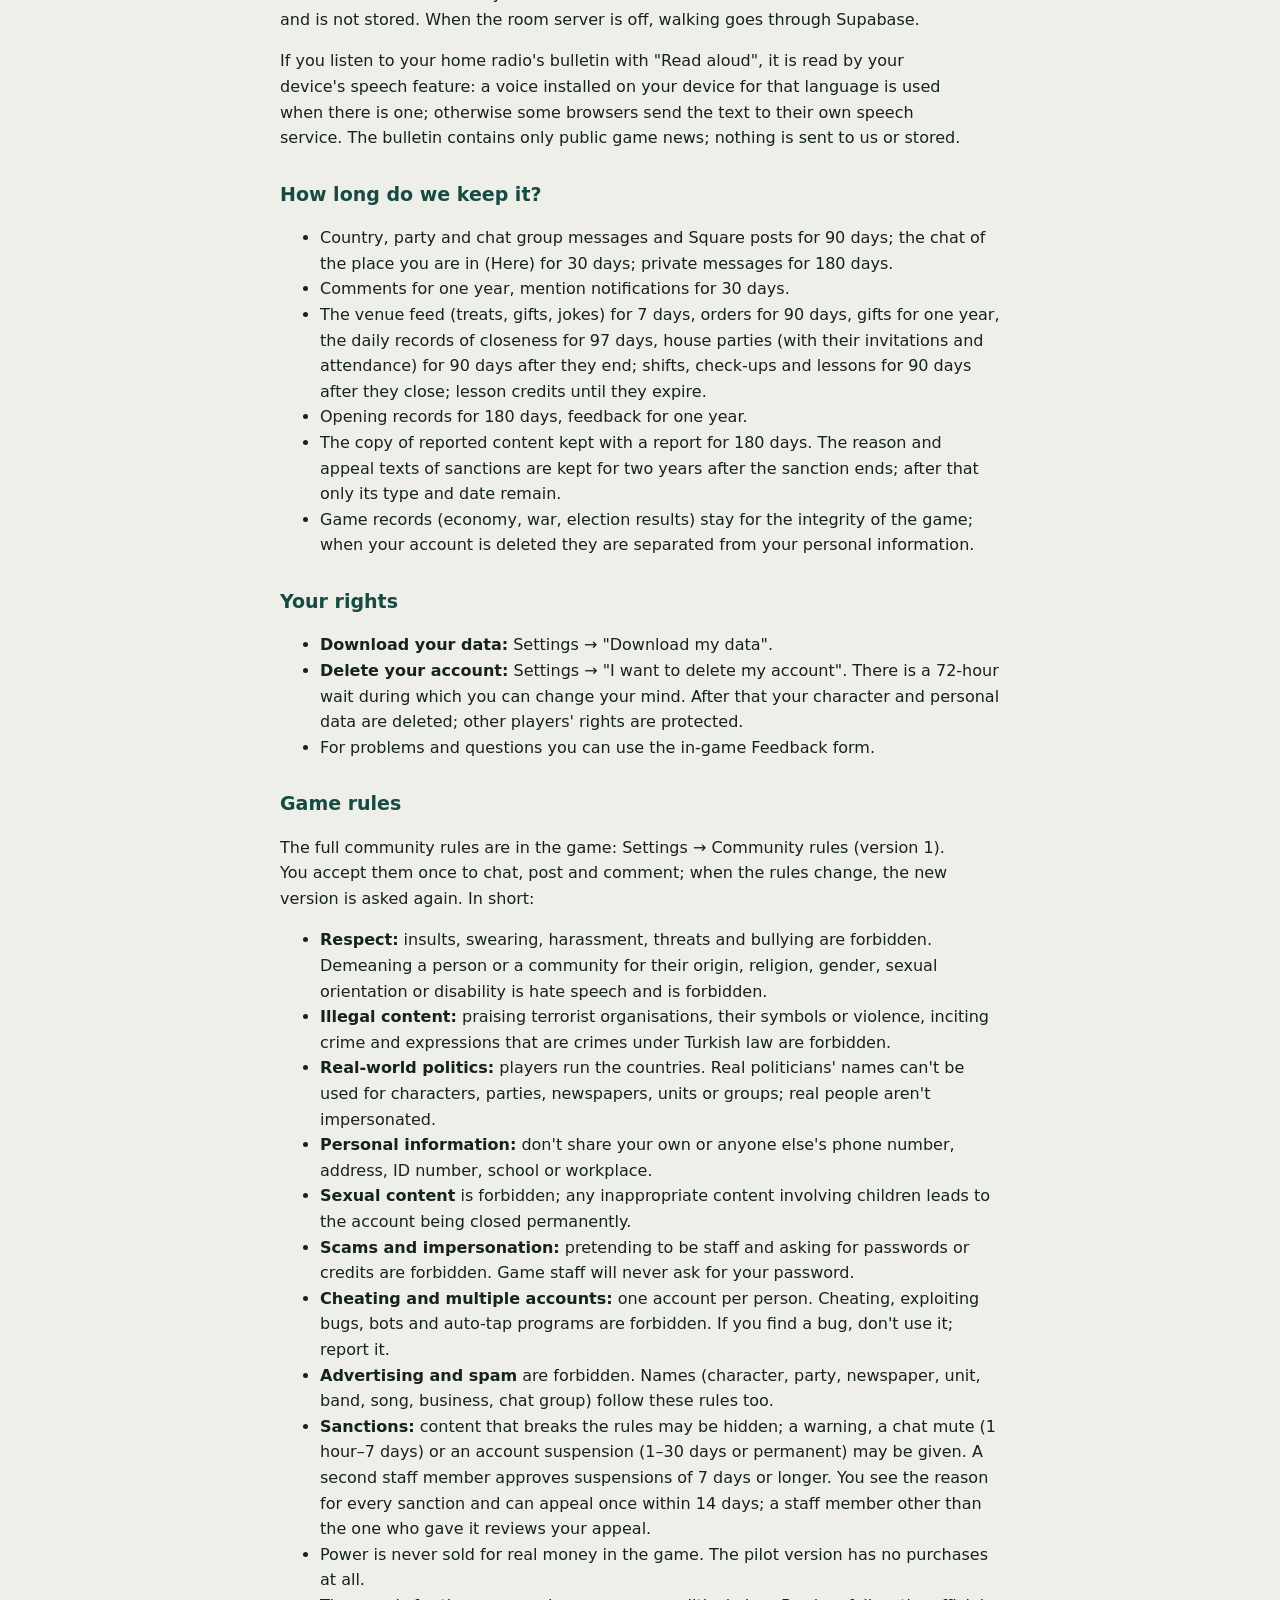
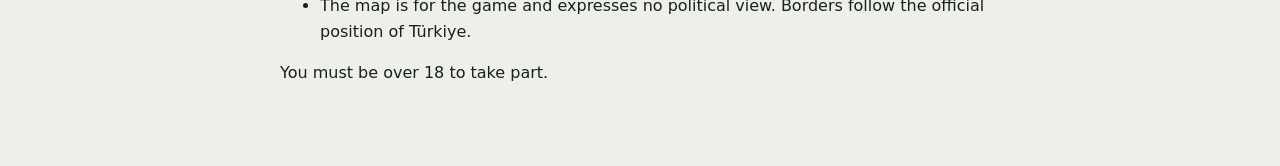
==== commit f4ce661b: "Oyun ekranları 2026-11-09-22f8ad98-68be21e" ====
--- a/site/gizlilik.html
+++ b/site/gizlilik.html
@@ -51,6 +51,7 @@
   <p>Çevrimiçi olup olmadığın arkadaş listelerinde, profilinde ve konuşmalarda görünür; son görülme anın hiç gösterilmez. Meydan → Arkadaşlar → Gizlilik'ten kapatırsan hep çevrimdışı görünürsün. Mekânlarda sana kimin ısmarlayabileceğini ve hediye verebileceğini (herkes, yalnız arkadaşların, kimse), seni ev partisine kimin davet edebileceğini (arkadaşların ve tanıdıkların, yalnız arkadaşların, kimse) ve mekânlarda adının görünüp görünmeyeceğini de oradan seçersin. Arkadaş önerileri ortak arkadaş, birlik, müzik grubu, parti ve şehir bilgisinden oyunun içinde hesaplanır; dışarıya verilmez.</p>
   <p>Bir içeriği raporladığında, moderatörler raporlanan metni ve raporun nedenini görür; raporlayanın adı raporlanan kişiye gösterilmez. Yaptırımı veren yetkilinin adı da yaptırım alan kişiye gösterilmez. Moderatörlerin her işlemi denetim kaydına yazılır.</p>
   <p>Konum, rehber, fotoğraf ya da reklam kimliği toplamıyoruz. Bilgilerini satmıyor, reklam için kullanmıyoruz.</p>
+  <p>Meydanda, mekânlarda ve ev ziyaretinde yürüdüğün nokta, oda sunucumuz açıkken (Fly.io, Frankfurt) oradan aynı yerdekilere iletilir: yalnız sunucunun belleğinde en çok 3 dakika durur, diske ve günlüğe yazılmaz. İnternet adresin yalnız aynı adresten açılan bağlantıları sınırlamak için o an kullanılır, saklanmaz. Oda sunucusu kapalıyken yürüme Supabase üzerinden gider.</p>
   <p>Evindeki radyonun bültenini "Sesli oku" ile dinlersen bülten cihazının konuşma özelliğiyle okunur: cihazında o dilde kurulu bir ses varsa o kullanılır; yoksa bazı tarayıcılar metni kendi seslendirme servisine gönderir. Bülten yalnız herkese açık oyun haberlerinden oluşur; bize bir şey gönderilmez ve saklanmaz.</p>
 
   <h2>Ne kadar süre saklıyoruz?</h2>
@@ -118,6 +119,7 @@
   <p>Whether you are online is shown in friend lists, on your profile and in conversations; your last-seen time is never shown. If you turn it off in Square → Friends → Privacy, you always appear offline. There you also choose who may treat you and give you gifts in venues (everyone, only your friends, no one), who may invite you to house parties (your friends and acquaintances, only your friends, no one) and whether your name is shown in venues. Friend suggestions are worked out inside the game from mutual friends, your unit, band, party and city; they are not shared outside.</p>
   <p>When you report something, moderators see the reported text and the reason; the reported person isn't shown who reported them. The person who receives a sanction isn't shown the name of the staff member who gave it either. Every moderator action is written to an audit log.</p>
   <p>We don't collect location, contacts, photos or advertising IDs. We don't sell your information or use it for advertising.</p>
+  <p>When our room server is on (Fly.io, Frankfurt), the point you walk to in squares, venues and home visits is relayed through it to the people in the same place: it stays only in the server's memory for at most 3 minutes and is never written to disk or logs. Your IP address is used only at that moment to limit connections from one address and is not stored. When the room server is off, walking goes through Supabase.</p>
   <p>If you listen to your home radio's bulletin with "Read aloud", it is read by your device's speech feature: a voice installed on your device for that language is used when there is one; otherwise some browsers send the text to their own speech service. The bulletin contains only public game news; nothing is sent to us or stored.</p>
 
   <h2>How long do we keep it?</h2>
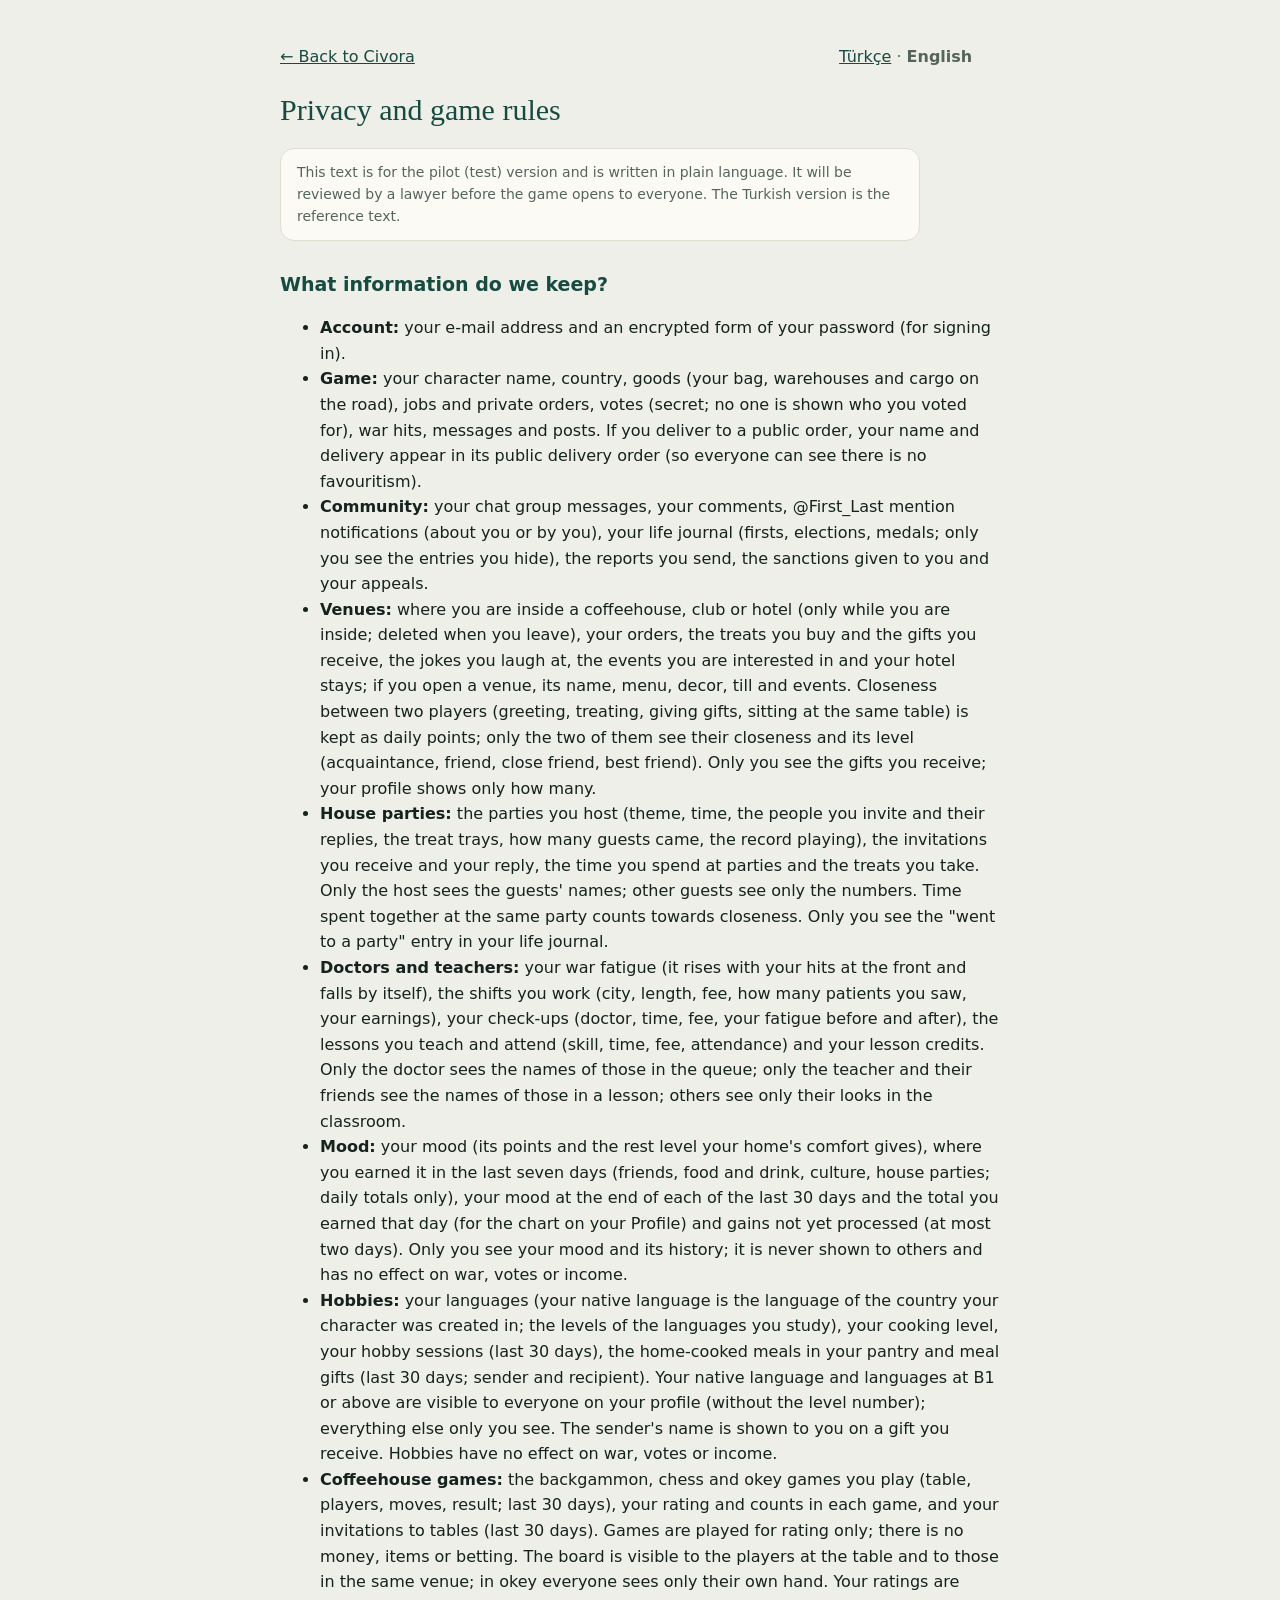
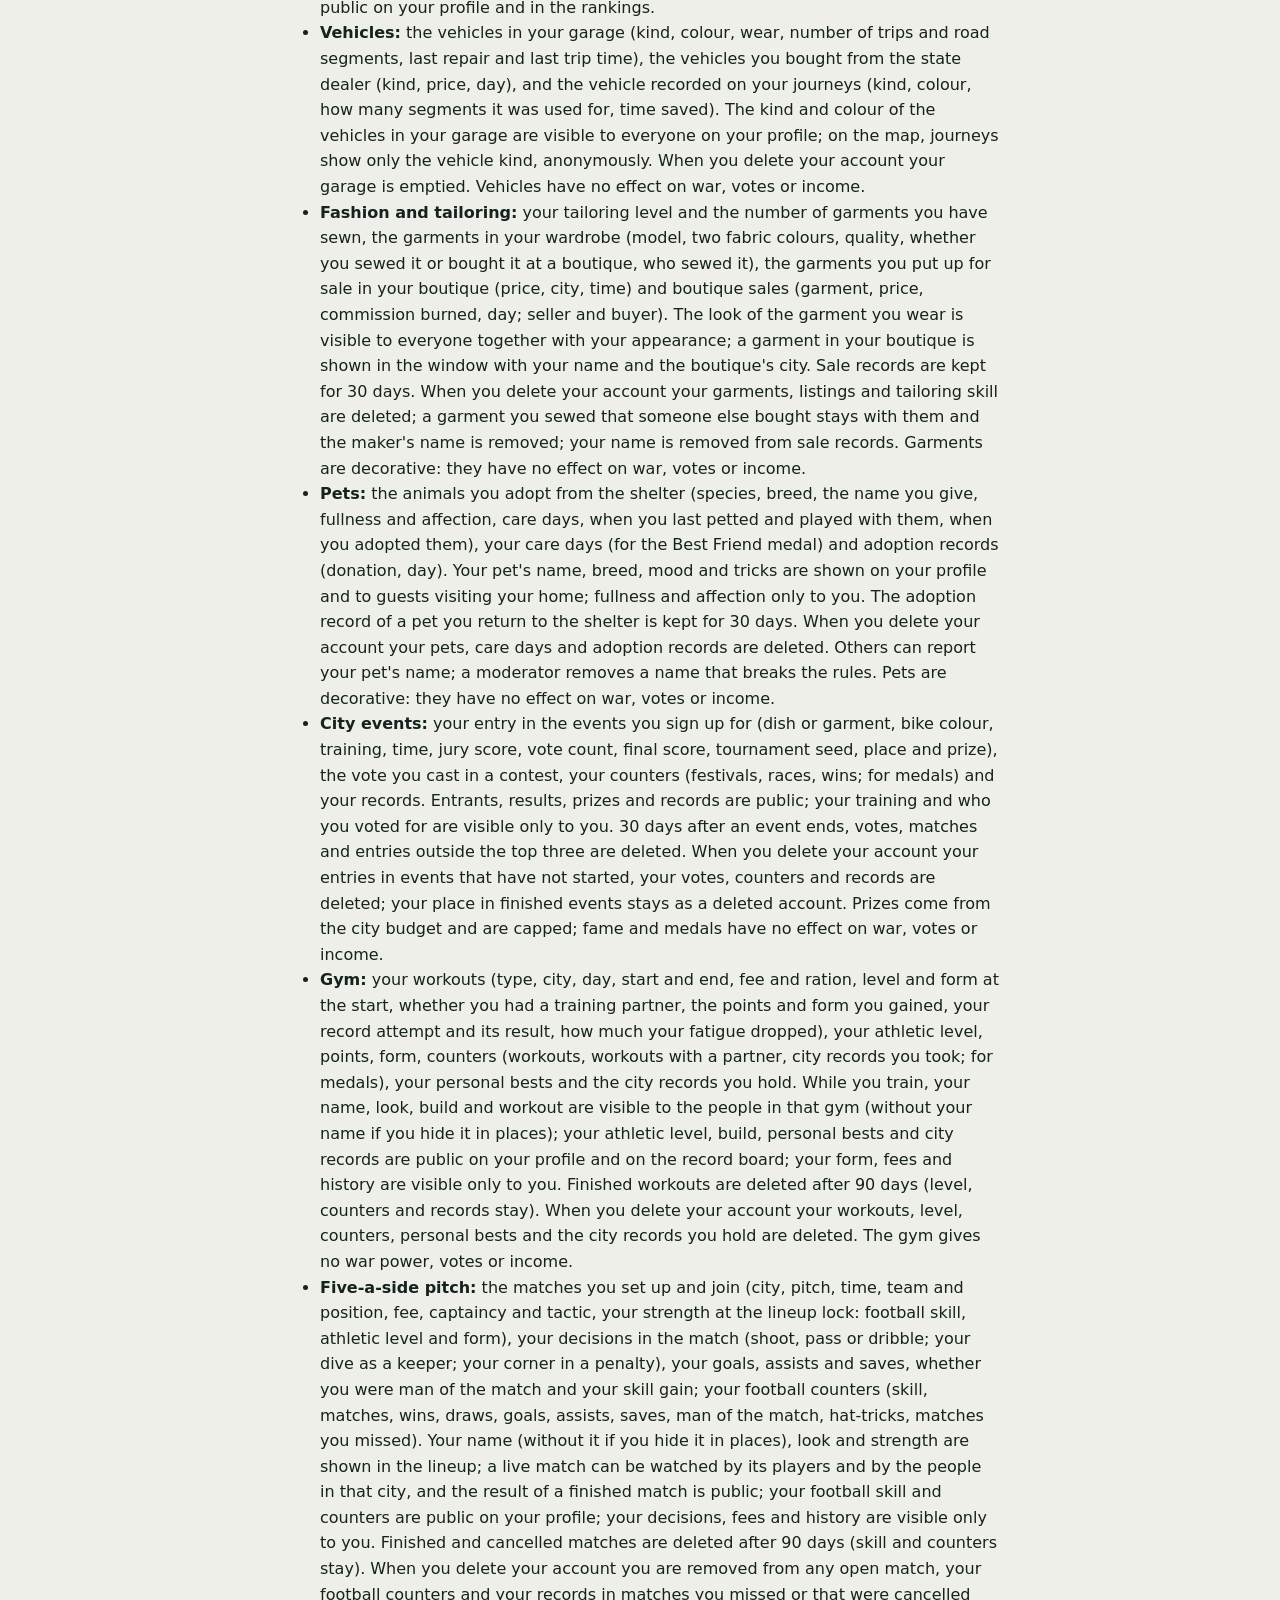
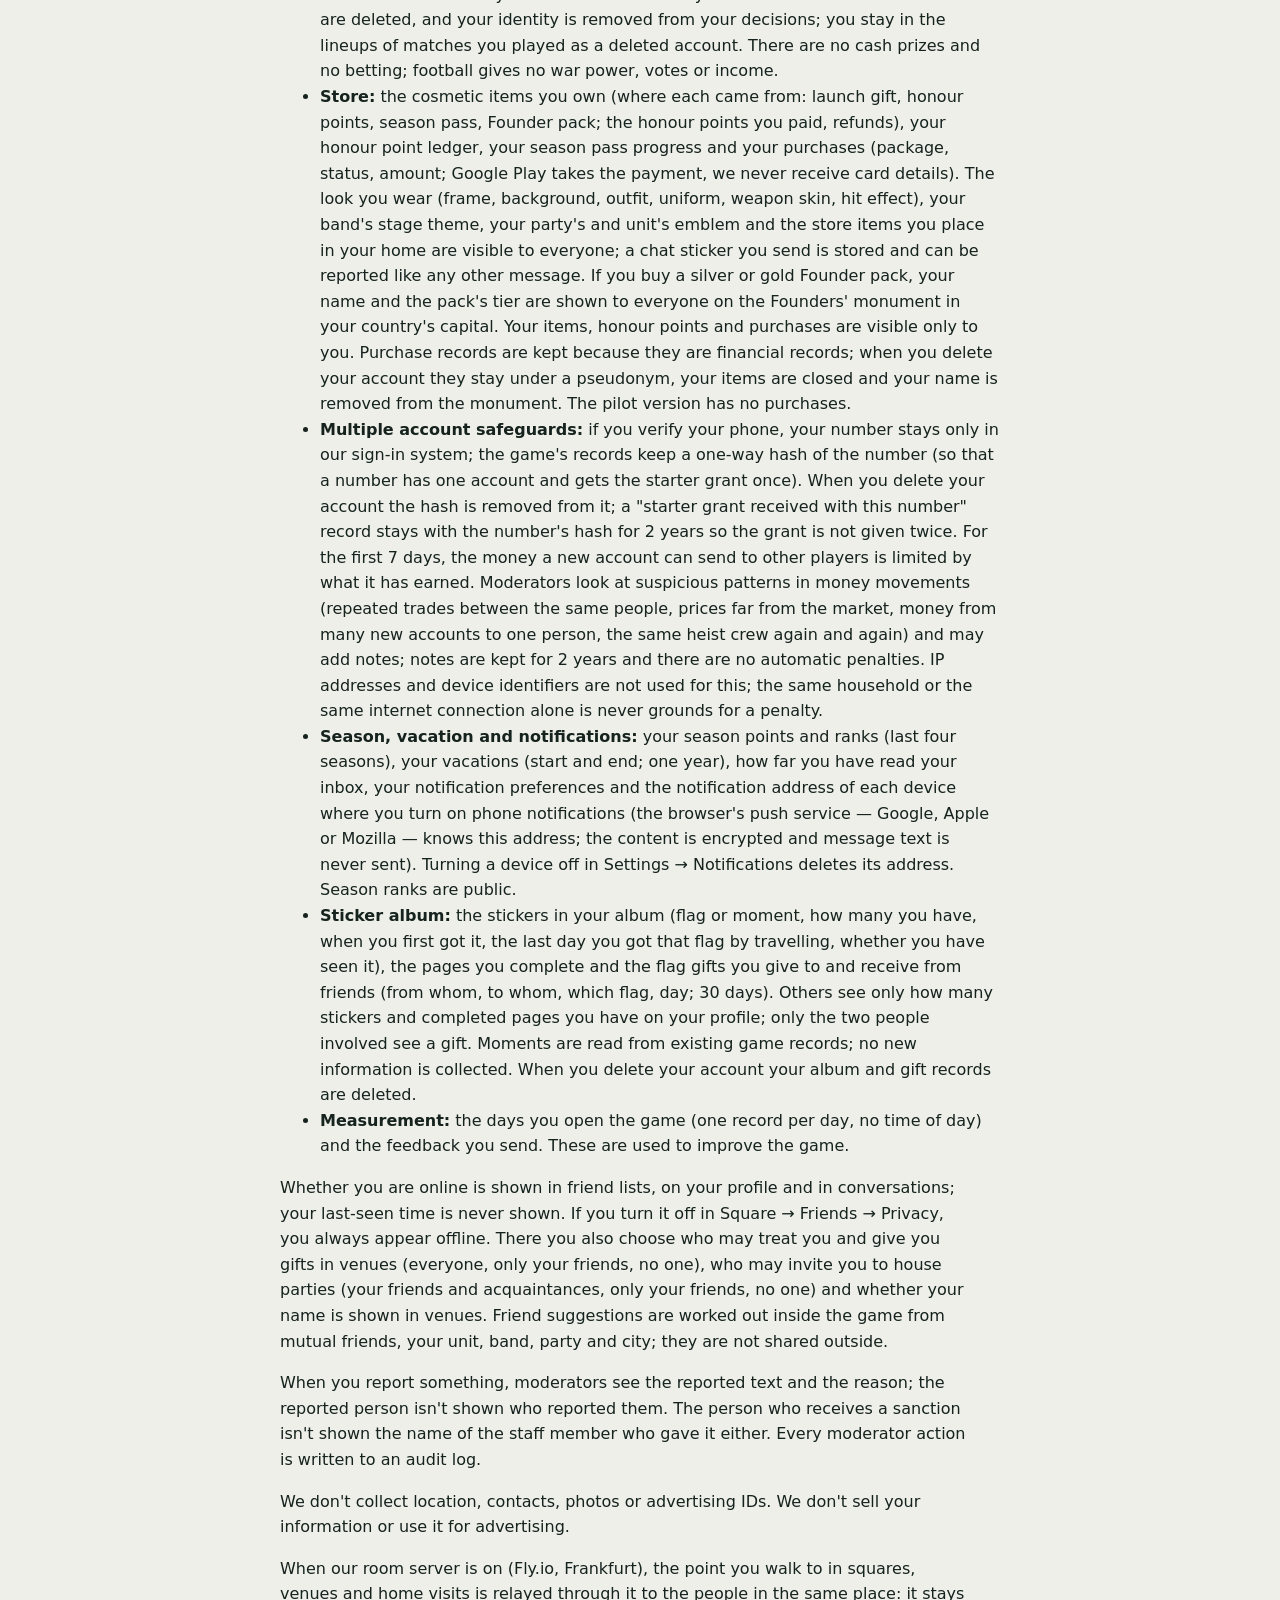
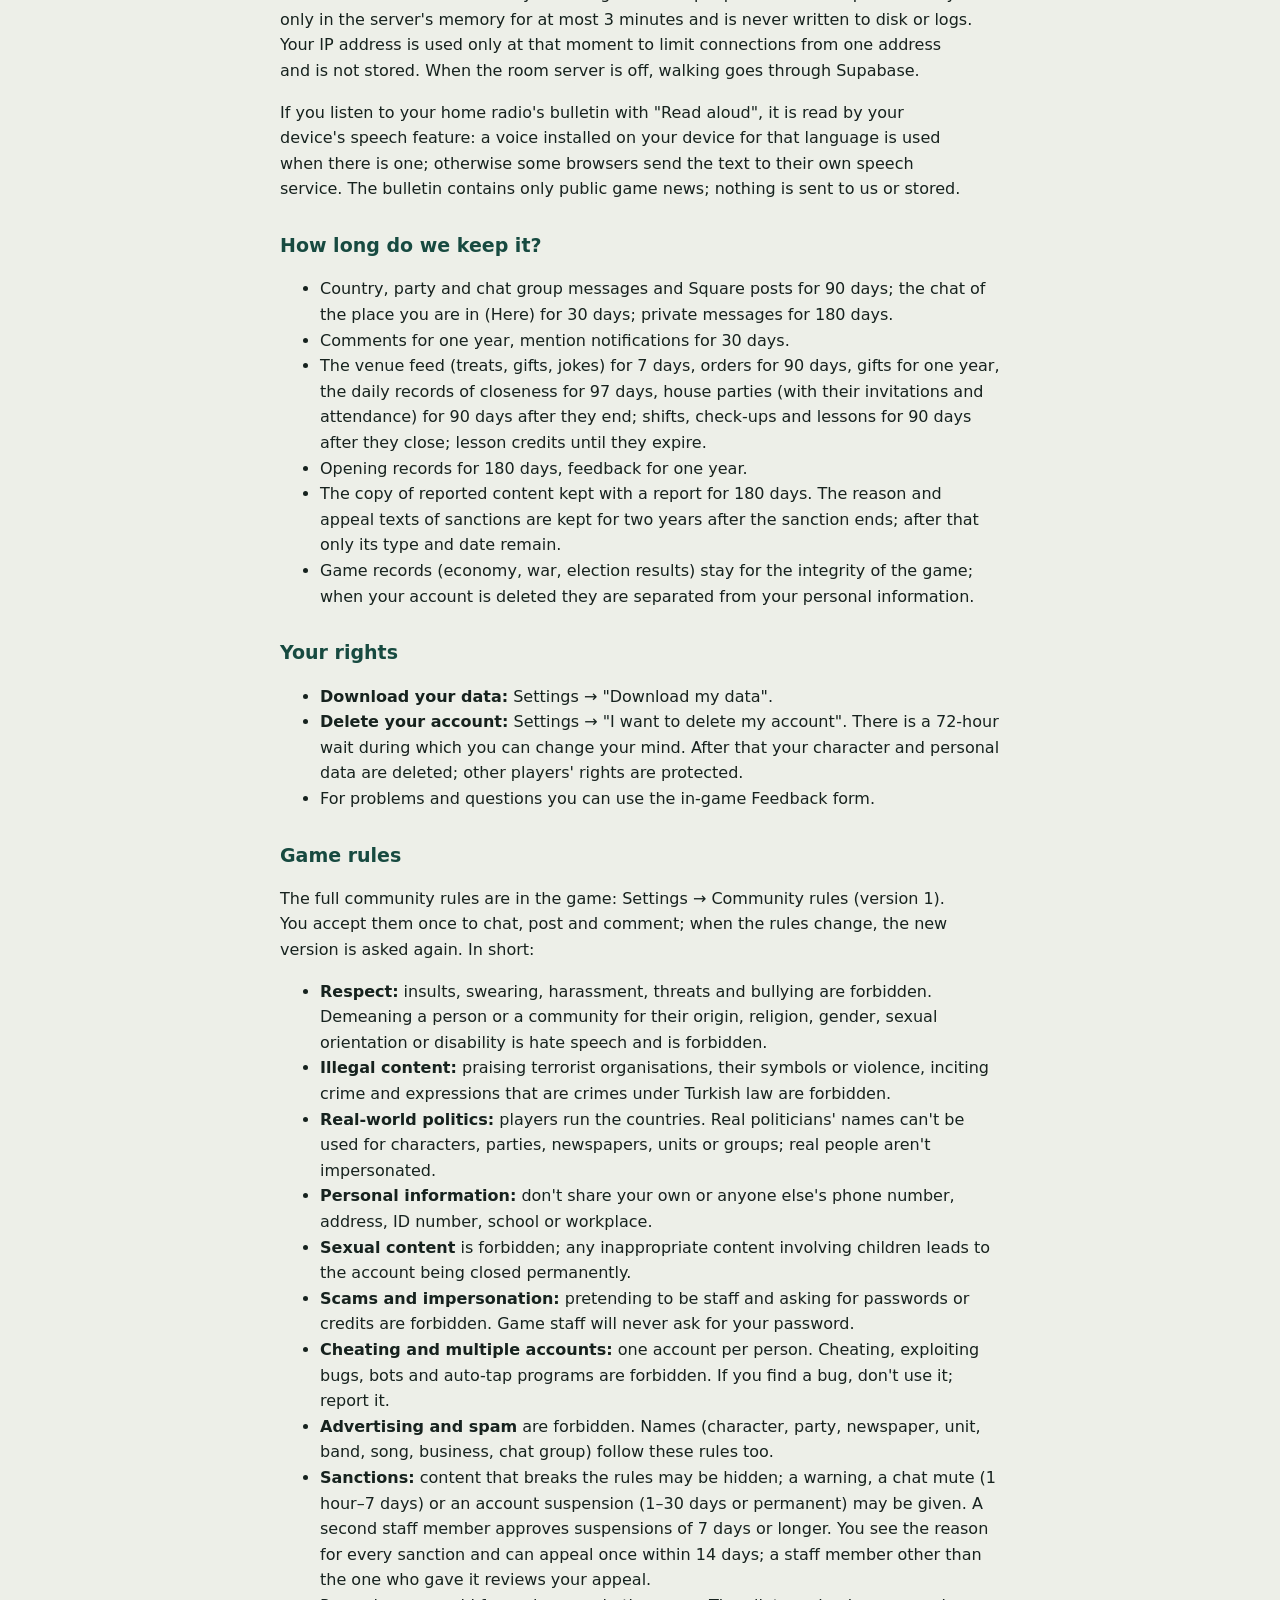
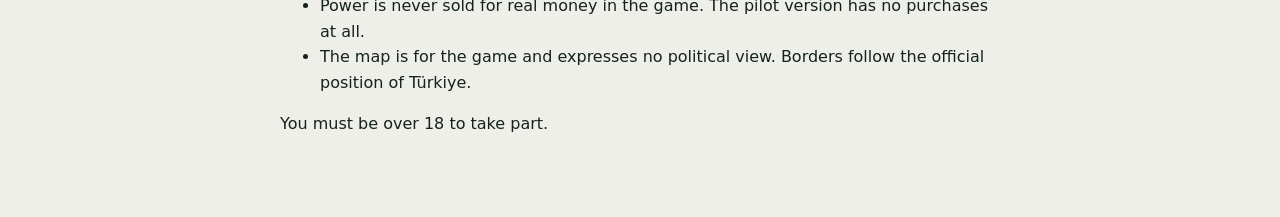
==== commit 44044f34: "Oyun ekranları 2026-11-10-07201b6c-c3ff3d2" ====
--- a/site/gizlilik.html
+++ b/site/gizlilik.html
@@ -33,7 +33,7 @@
     <li><b>Mekânlar:</b> kahvehanede, kulüpte ya da otelde bulunduğun yer (yalnız içerideyken; çıkınca silinir), siparişlerin, ısmarladıkların ve aldığın hediyeler, güldüğün fıkralar, ilgilendiğin etkinlikler ve otel konaklamaların; mekân açtıysan mekânının adı, menüsü, dekoru, kasası ve etkinlikleri. İki oyuncu arasındaki yakınlık (selamlaşmak, ısmarlamak, hediye vermek, aynı masada oturmak) her gün puan olarak tutulur; yakınlığı ve basamağını (tanıdık, arkadaş, yakın dost, kanka) yalnız iki taraf görür. Aldığın hediyeleri yalnız sen görürsün; profilinde yalnız sayısı görünür.</li>
     <li><b>Ev partisi:</b> verdiğin partiler (tema, zaman, davet ettiklerin ve yanıtları, ikram tepsileri, gelen misafir sayısı, çalan plak), aldığın davetler ve yanıtın, katıldığın partilerde geçen süre ve aldığın ikram. Davetlilerin adlarını yalnız ev sahibi görür; öteki davetliler yalnız sayıyı görür. Aynı partide birlikte geçen süre yakınlığa sayılır. "Partiye katıldı" kaydını yaşam günlüğünde yalnız sen görürsün.</li>
     <li><b>Doktor ve öğretmen:</b> savaş yorgunluğun (cephedeki vuruşlarla artar, kendiliğinden azalır), tuttuğun nöbetler (şehir, süre, ücret, muayene ettiğin hasta sayısı, kazancın), muayenelerin (doktor, saat, ücret, yorgunluğun önce ve sonra), verdiğin ve yazıldığın dersler (beceri, saat, ücret, katılım) ve ders hakların. Sıradakilerin adlarını yalnız doktor, derstekilerin adlarını yalnız öğretmen ve arkadaşları görür; ötekiler sınıfta yalnız görünüşü görür.</li>
-    <li><b>Keyif:</b> keyfin (puanı ve evinin konforundan gelen dinlenme seviyesi), son yedi günde nereden kazandığın (arkadaşlar, yeme-içme, kültür, ev partisi; yalnız günlük toplamlar) ve henüz işlenmemiş kazançların (en çok iki gün). Keyfini yalnız sen görürsün; başkalarına gösterilmez, savaşa, oylara ya da gelire etkisi yoktur.</li>
+    <li><b>Keyif:</b> keyfin (puanı ve evinin konforundan gelen dinlenme seviyesi), son yedi günde nereden kazandığın (arkadaşlar, yeme-içme, kültür, ev partisi; yalnız günlük toplamlar), son 30 günün her birinin sonundaki keyfin ve o gün kazandıklarının toplamı (Profil'deki grafik için) ve henüz işlenmemiş kazançların (en çok iki gün). Keyfini ve geçmişini yalnız sen görürsün; başkalarına gösterilmez, savaşa, oylara ya da gelire etkisi yoktur.</li>
     <li><b>Hobiler:</b> dillerin (ana dilin, karakterinin açıldığı ülkenin dilidir; çalıştığın dillerin seviyesi), aşçılık seviyen, hobi seansların (son 30 gün), kilerindeki ev yemekleri ve yemek hediyeleri (son 30 gün; gönderen ve alan). Ana dilin ve B1 ve üstündeki dillerin profilinde herkese görünür (seviye sayısı olmadan); geri kalanı yalnız sen görürsün. Gelen hediyede gönderenin adı sana görünür. Hobiler savaşa, oylara ya da gelire etki etmez.</li>
     <li><b>Kahvehane oyunları:</b> oynadığın tavla, satranç ve okey oyunları (masa, oyuncular, hamleler, sonuç; son 30 gün), her oyundaki puanın ve sayaçların, masaya davetlerin (son 30 gün). Oyunlar yalnız puan içindir; para, eşya ya da bahis yoktur. Tahtayı masadakiler ve aynı mekândakiler görür; okeyde herkes yalnız kendi elini görür. Puanların profilinde ve sıralamada herkese açıktır.</li>
     <li><b>Araçlar:</b> garajındaki araçlar (tür, renk, aşınma, yolculuk ve yol sayısı, son onarım ve son yolculuk zamanı), devletin bayisinden aldığın araçlar (tür, fiyat, gün) ve yolculuklarına yazılan araç (tür, renk, kaç yolda kullanıldığı, kısalan süre). Garajındaki araçların türü ve rengi profilinde herkese görünür; haritadaki yolculuklarda yalnız aracın türü, kimliksiz görünür. Hesabını silince garajındaki araçlar boşaltılır. Araçlar savaşa, oylara ya da gelire etki etmez.</li>
@@ -101,7 +101,7 @@
     <li><b>Venues:</b> where you are inside a coffeehouse, club or hotel (only while you are inside; deleted when you leave), your orders, the treats you buy and the gifts you receive, the jokes you laugh at, the events you are interested in and your hotel stays; if you open a venue, its name, menu, decor, till and events. Closeness between two players (greeting, treating, giving gifts, sitting at the same table) is kept as daily points; only the two of them see their closeness and its level (acquaintance, friend, close friend, best friend). Only you see the gifts you receive; your profile shows only how many.</li>
     <li><b>House parties:</b> the parties you host (theme, time, the people you invite and their replies, the treat trays, how many guests came, the record playing), the invitations you receive and your reply, the time you spend at parties and the treats you take. Only the host sees the guests' names; other guests see only the numbers. Time spent together at the same party counts towards closeness. Only you see the "went to a party" entry in your life journal.</li>
     <li><b>Doctors and teachers:</b> your war fatigue (it rises with your hits at the front and falls by itself), the shifts you work (city, length, fee, how many patients you saw, your earnings), your check-ups (doctor, time, fee, your fatigue before and after), the lessons you teach and attend (skill, time, fee, attendance) and your lesson credits. Only the doctor sees the names of those in the queue; only the teacher and their friends see the names of those in a lesson; others see only their looks in the classroom.</li>
-    <li><b>Mood:</b> your mood (its points and the rest level your home's comfort gives), where you earned it in the last seven days (friends, food and drink, culture, house parties; daily totals only) and gains not yet processed (at most two days). Only you see your mood; it is never shown to others and has no effect on war, votes or income.</li>
+    <li><b>Mood:</b> your mood (its points and the rest level your home's comfort gives), where you earned it in the last seven days (friends, food and drink, culture, house parties; daily totals only), your mood at the end of each of the last 30 days and the total you earned that day (for the chart on your Profile) and gains not yet processed (at most two days). Only you see your mood and its history; it is never shown to others and has no effect on war, votes or income.</li>
     <li><b>Hobbies:</b> your languages (your native language is the language of the country your character was created in; the levels of the languages you study), your cooking level, your hobby sessions (last 30 days), the home-cooked meals in your pantry and meal gifts (last 30 days; sender and recipient). Your native language and languages at B1 or above are visible to everyone on your profile (without the level number); everything else only you see. The sender's name is shown to you on a gift you receive. Hobbies have no effect on war, votes or income.</li>
     <li><b>Coffeehouse games:</b> the backgammon, chess and okey games you play (table, players, moves, result; last 30 days), your rating and counts in each game, and your invitations to tables (last 30 days). Games are played for rating only; there is no money, items or betting. The board is visible to the players at the table and to those in the same venue; in okey everyone sees only their own hand. Your ratings are public on your profile and in the rankings.</li>
     <li><b>Vehicles:</b> the vehicles in your garage (kind, colour, wear, number of trips and road segments, last repair and last trip time), the vehicles you bought from the state dealer (kind, price, day), and the vehicle recorded on your journeys (kind, colour, how many segments it was used for, time saved). The kind and colour of the vehicles in your garage are visible to everyone on your profile; on the map, journeys show only the vehicle kind, anonymously. When you delete your account your garage is emptied. Vehicles have no effect on war, votes or income.</li>
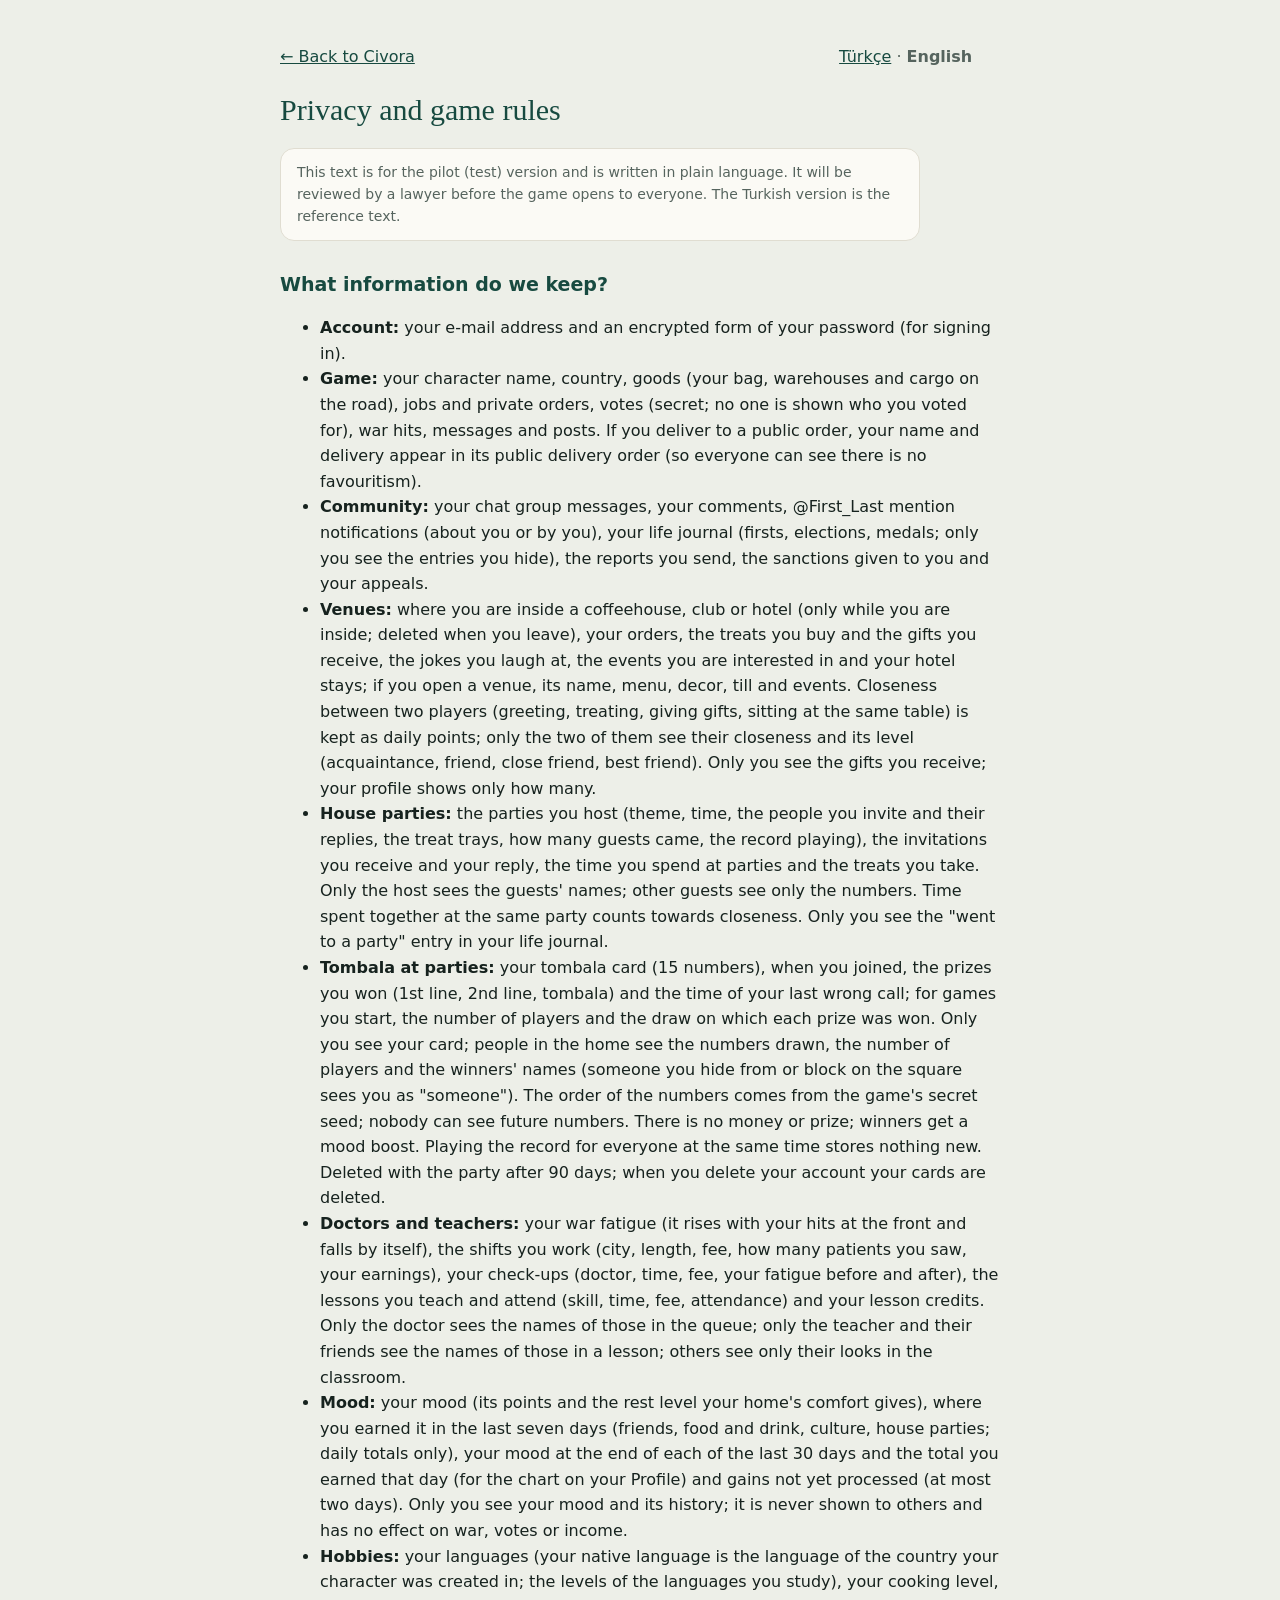
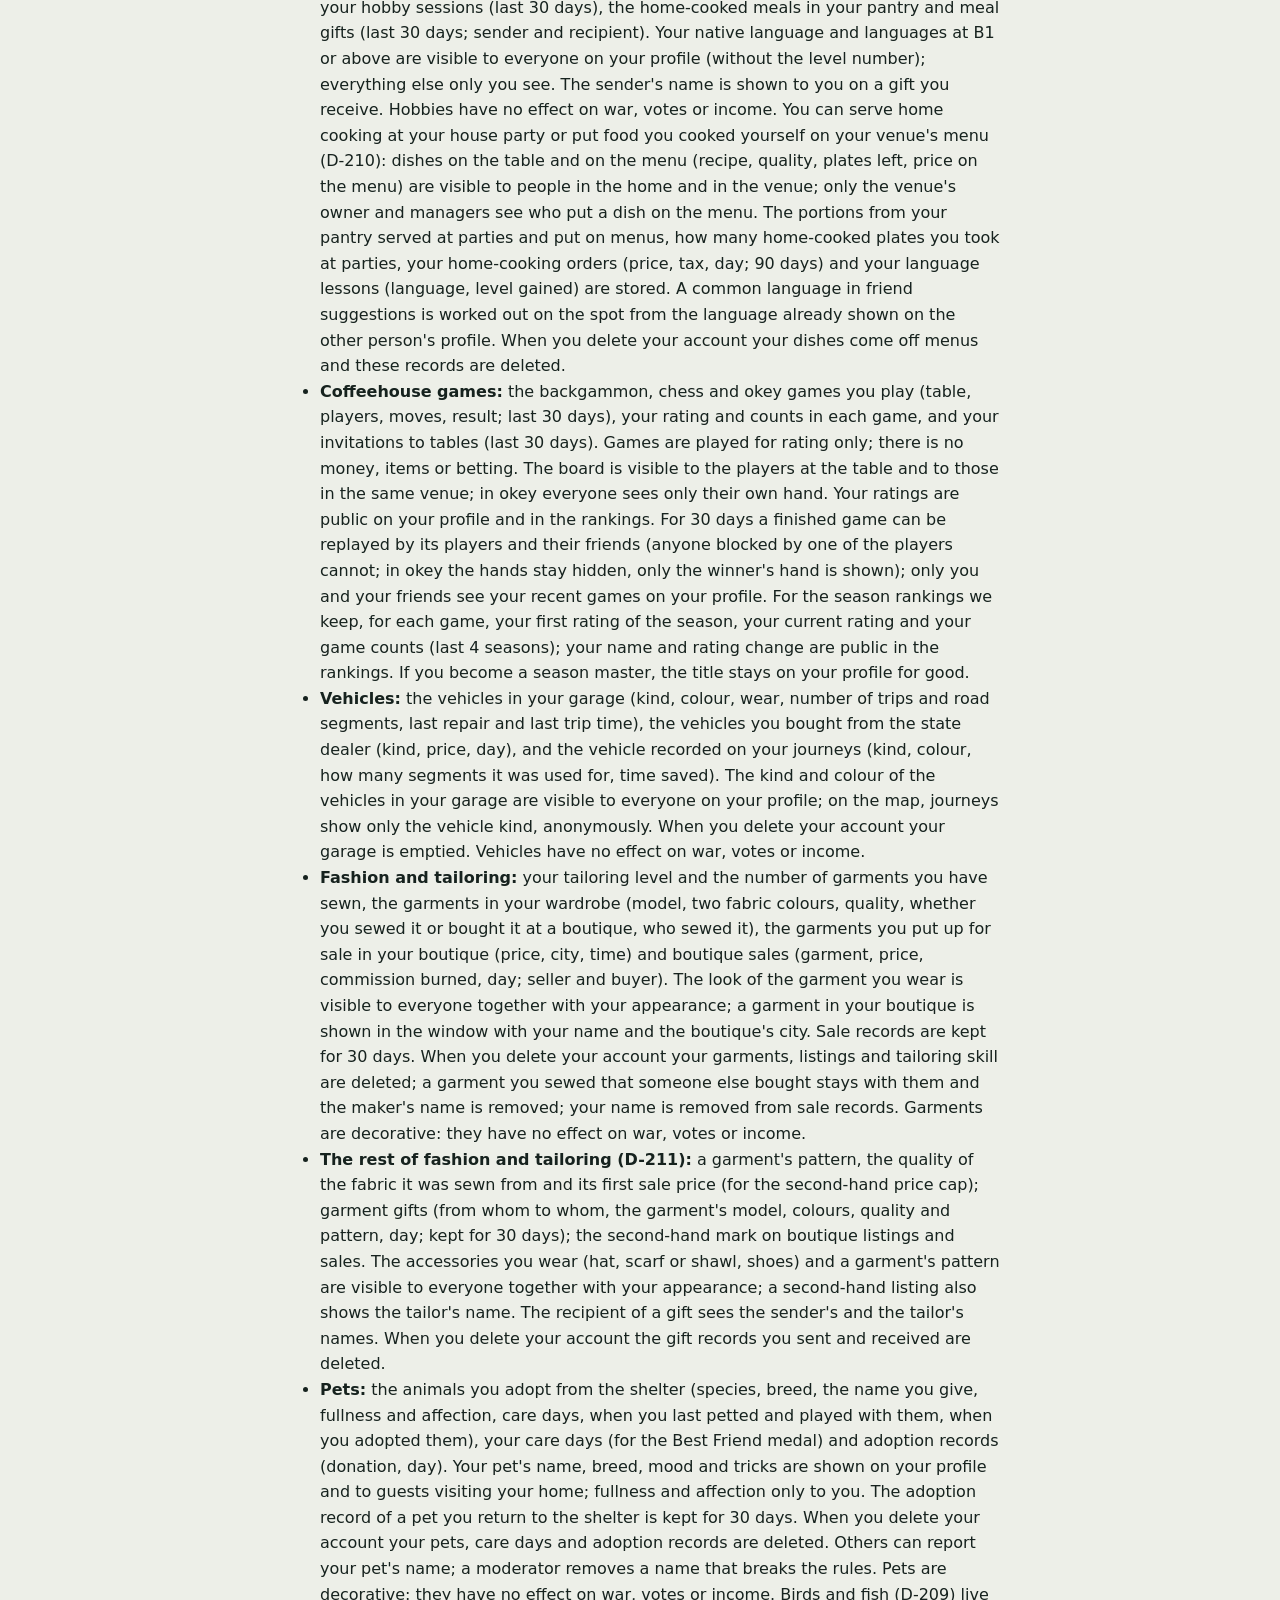
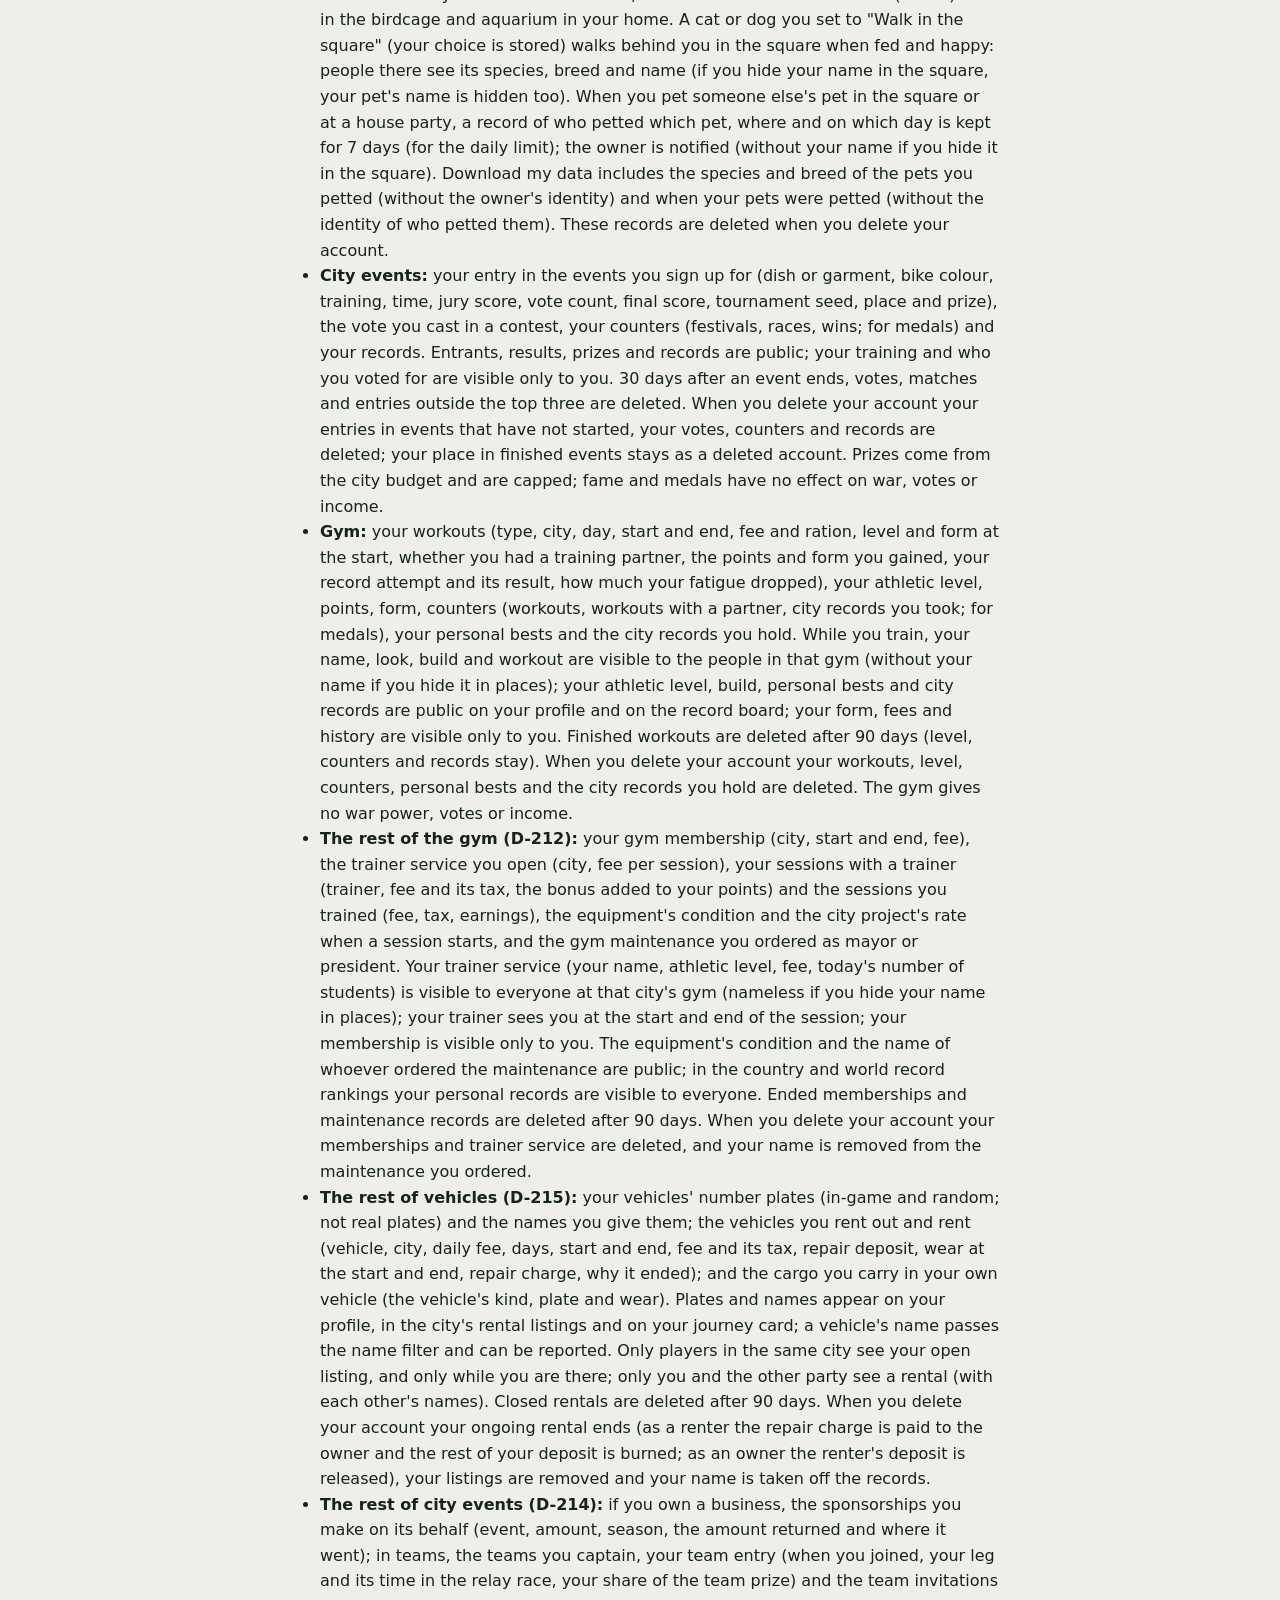
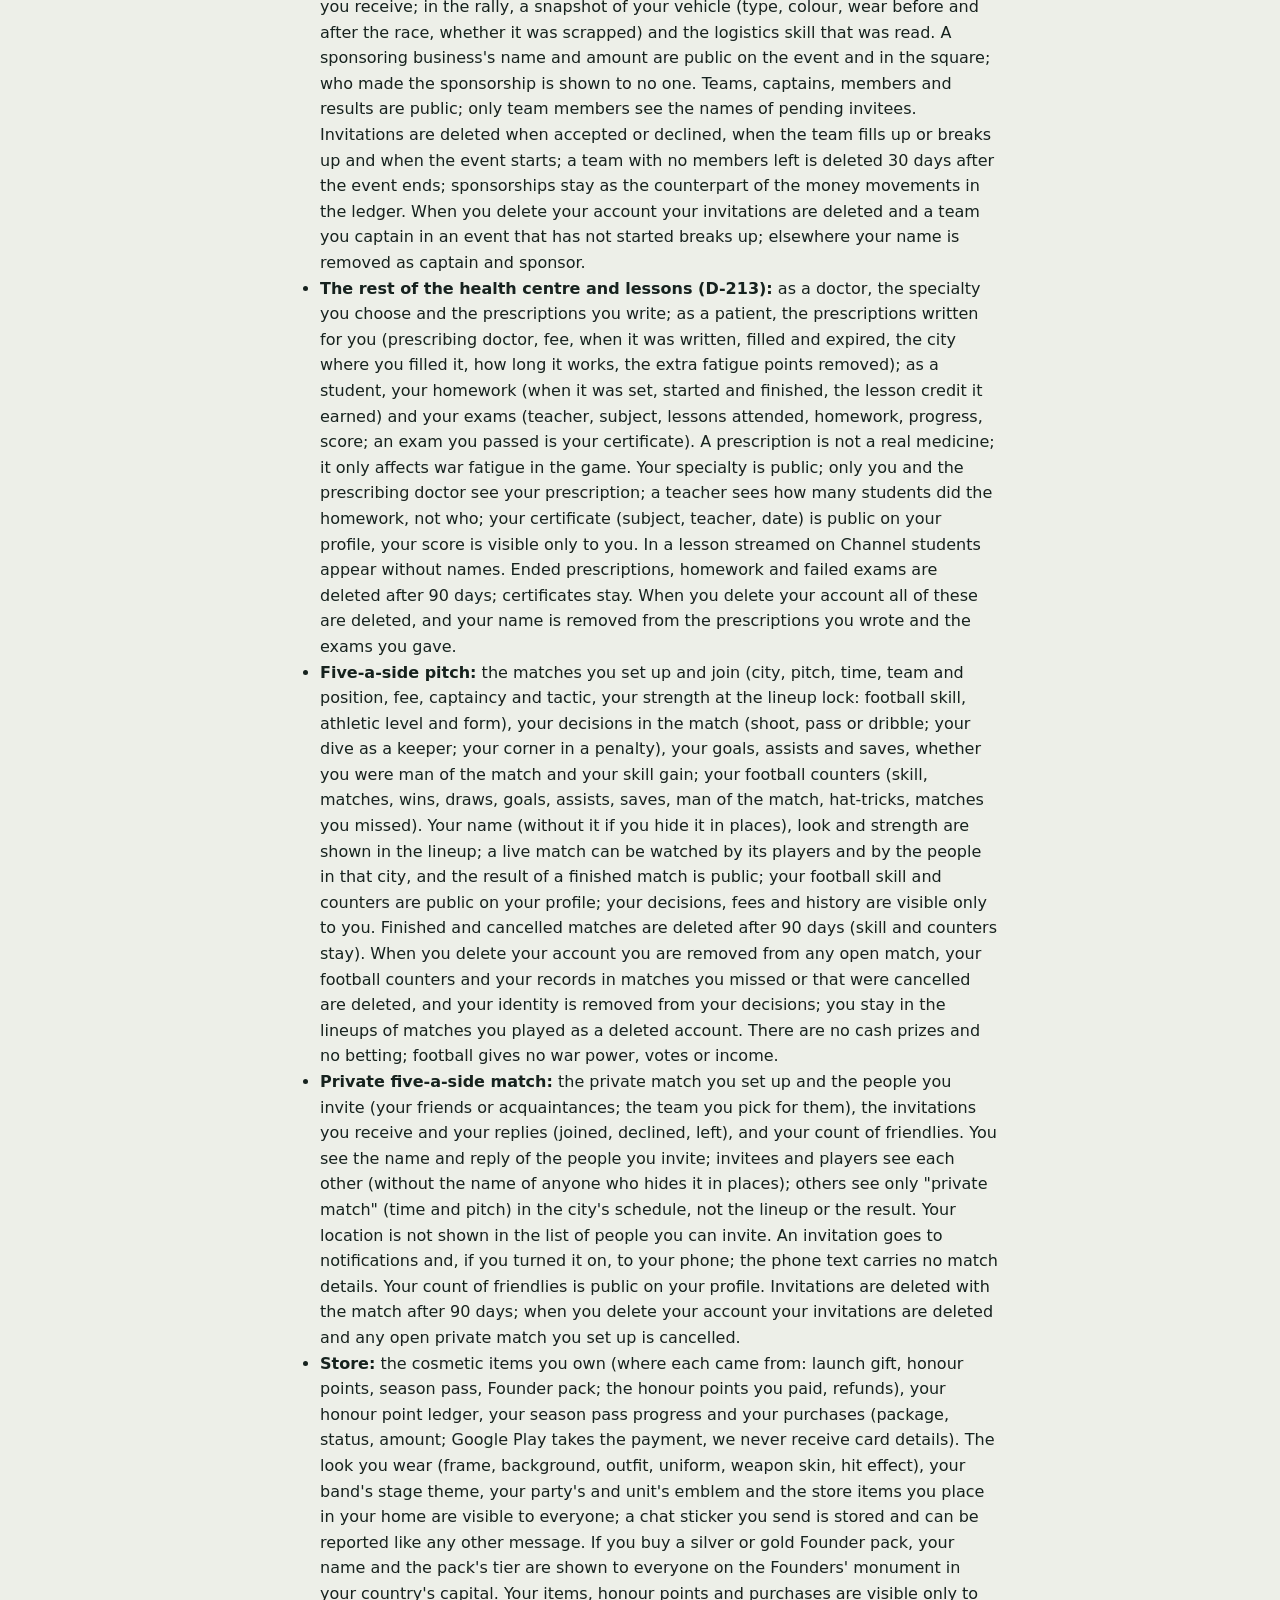
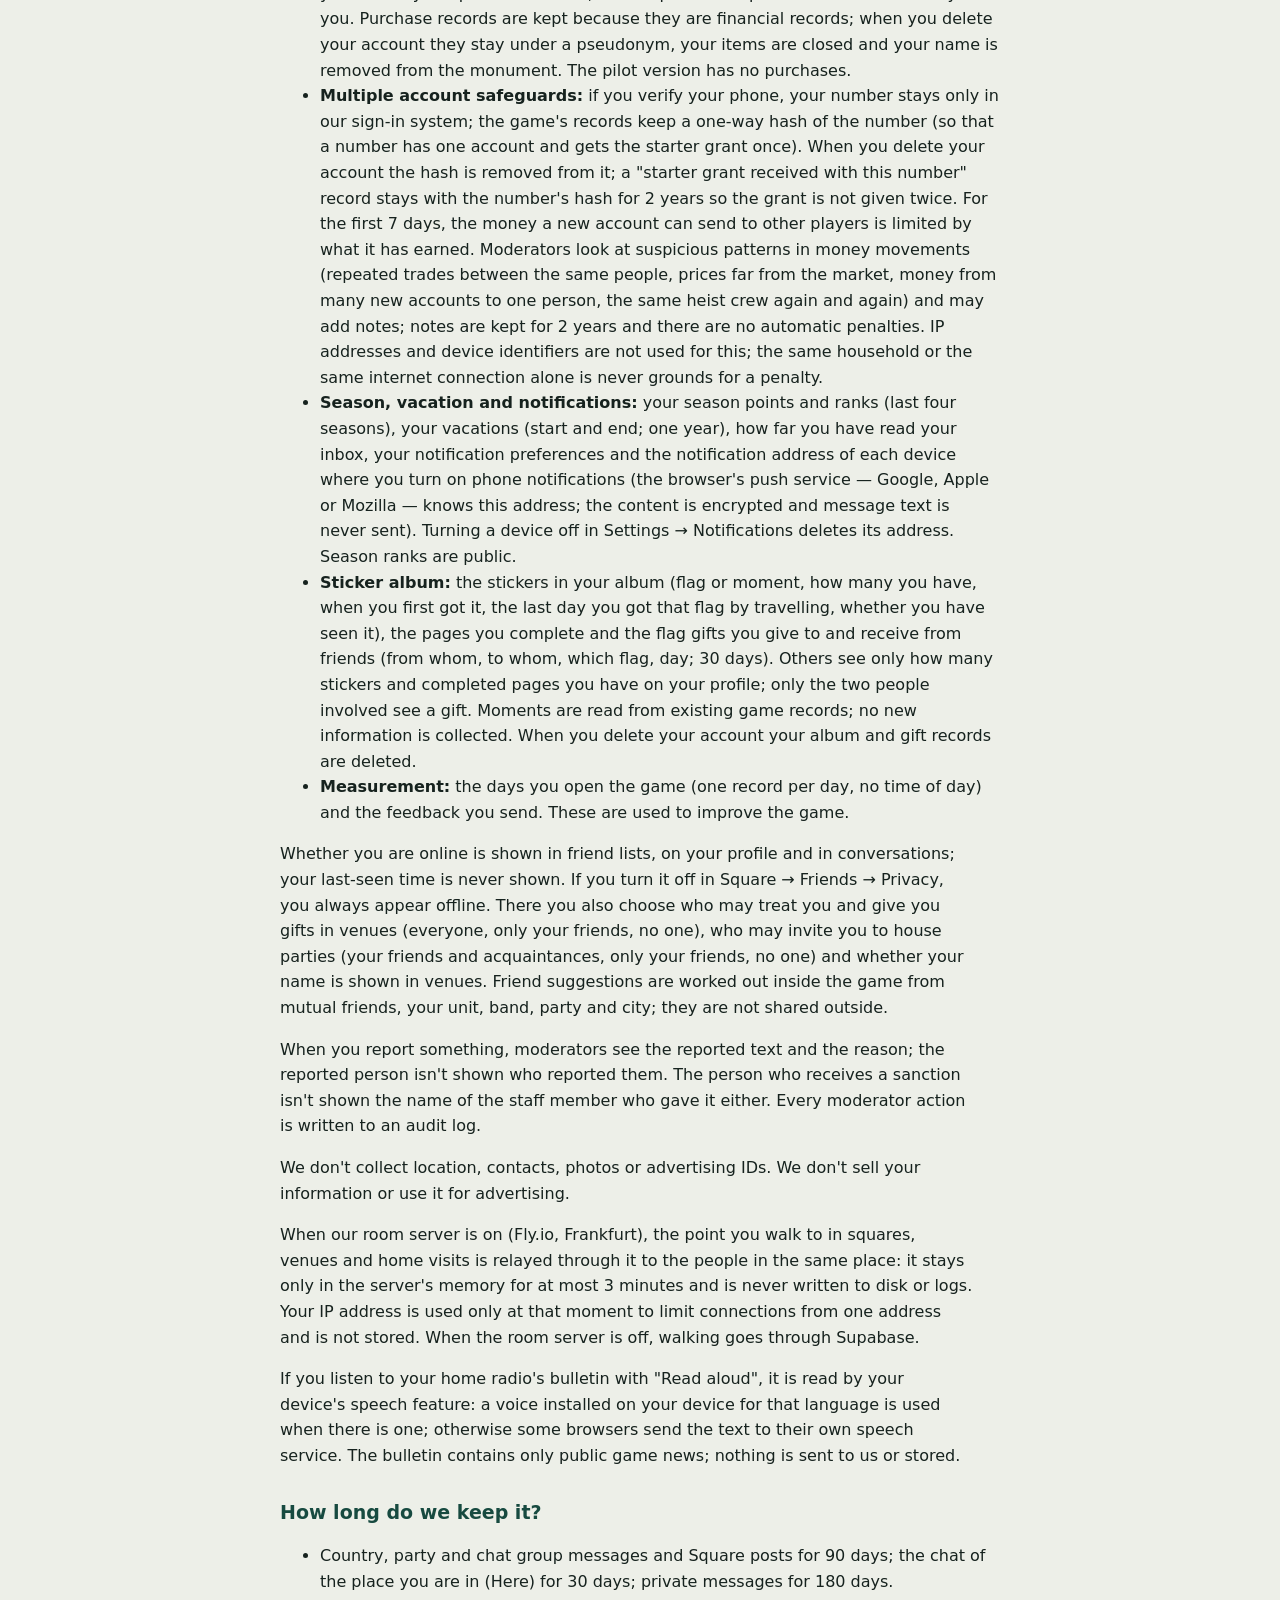
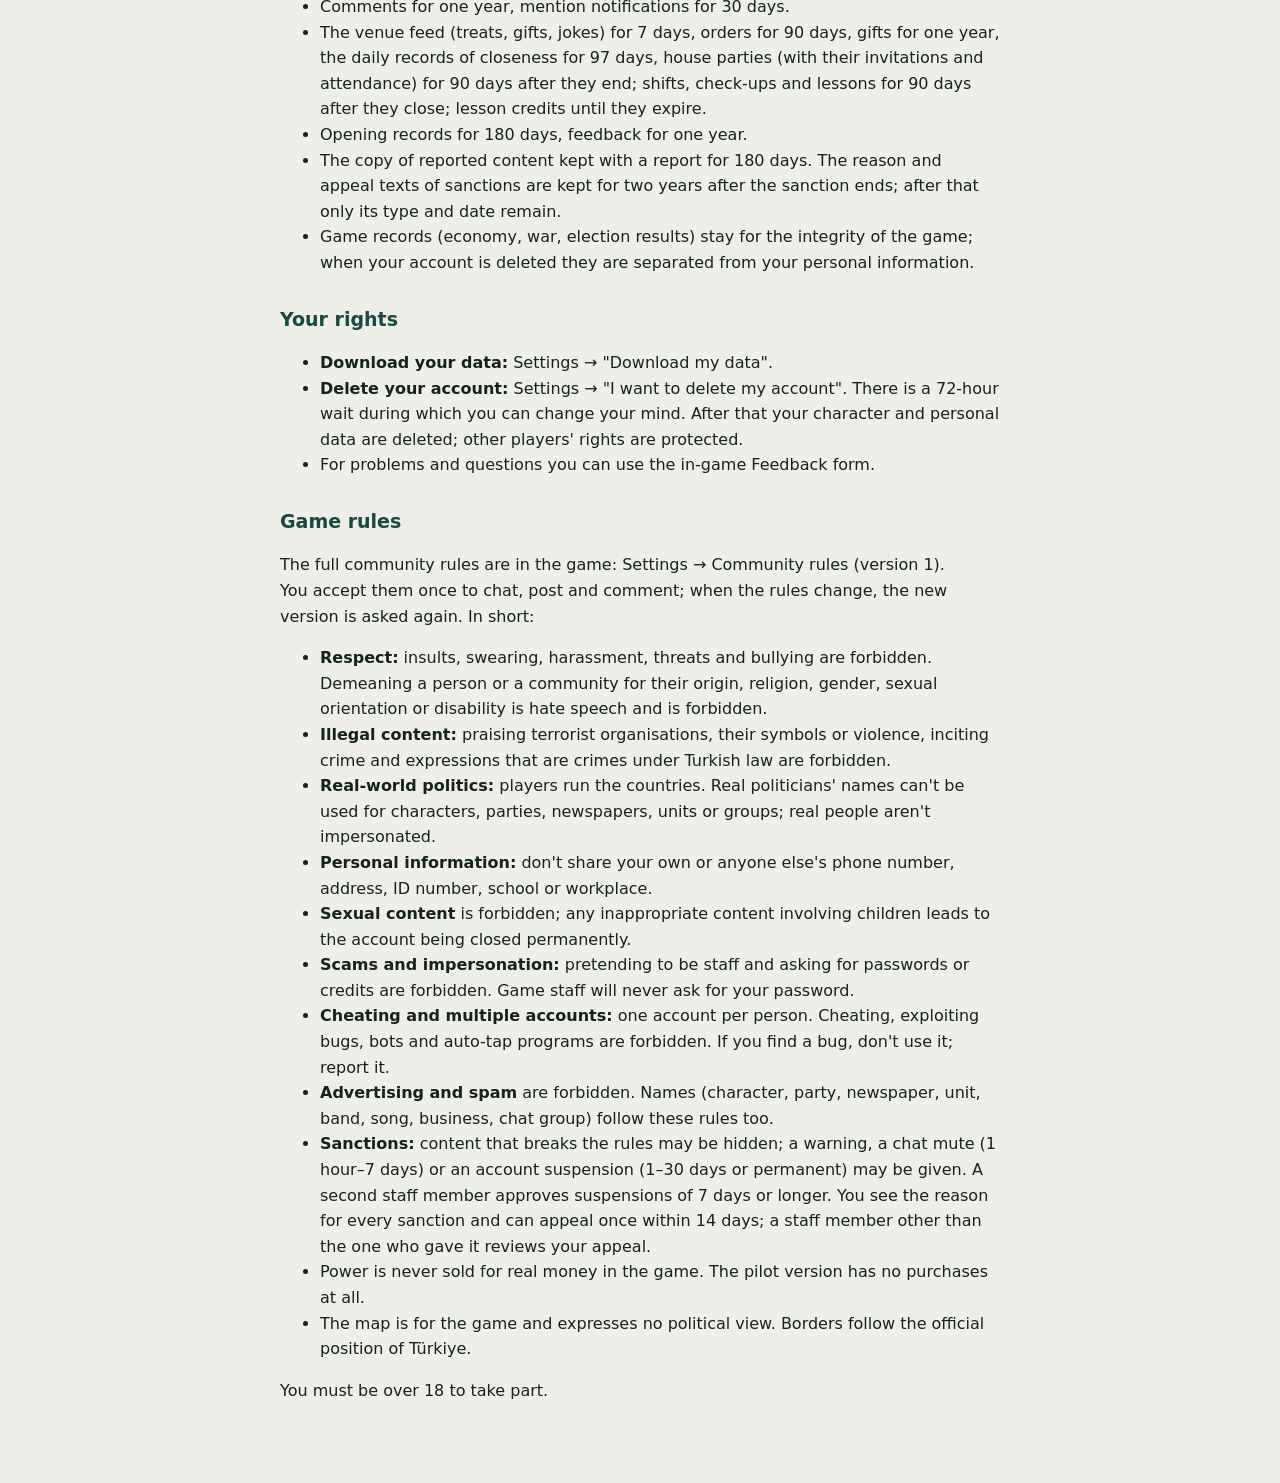
==== commit e867b525: "Oyun ekranları 2026-11-11-88bf220f-2e9125c Co-Authored-By: Claude Opus 5.5 <noreply@anthropic.com> C" ====
--- a/site/gizlilik.html
+++ b/site/gizlilik.html
@@ -32,16 +32,23 @@
     <li><b>Topluluk:</b> sohbet grubu mesajların, yorumların, senden ya da senin bahsettiğin @Ad_Soyad bildirimleri, yaşam günlüğün (ilkler, seçimler, madalyalar; gizlediğin kayıtları yalnız sen görürsün), gönderdiğin raporlar, sana verilen yaptırımlar ve itirazların.</li>
     <li><b>Mekânlar:</b> kahvehanede, kulüpte ya da otelde bulunduğun yer (yalnız içerideyken; çıkınca silinir), siparişlerin, ısmarladıkların ve aldığın hediyeler, güldüğün fıkralar, ilgilendiğin etkinlikler ve otel konaklamaların; mekân açtıysan mekânının adı, menüsü, dekoru, kasası ve etkinlikleri. İki oyuncu arasındaki yakınlık (selamlaşmak, ısmarlamak, hediye vermek, aynı masada oturmak) her gün puan olarak tutulur; yakınlığı ve basamağını (tanıdık, arkadaş, yakın dost, kanka) yalnız iki taraf görür. Aldığın hediyeleri yalnız sen görürsün; profilinde yalnız sayısı görünür.</li>
     <li><b>Ev partisi:</b> verdiğin partiler (tema, zaman, davet ettiklerin ve yanıtları, ikram tepsileri, gelen misafir sayısı, çalan plak), aldığın davetler ve yanıtın, katıldığın partilerde geçen süre ve aldığın ikram. Davetlilerin adlarını yalnız ev sahibi görür; öteki davetliler yalnız sayıyı görür. Aynı partide birlikte geçen süre yakınlığa sayılır. "Partiye katıldı" kaydını yaşam günlüğünde yalnız sen görürsün.</li>
+    <li><b>Partide tombala:</b> partide oynadığın tombalanın kartın (15 sayı), katıldığın an, aldığın dereceler (1. çinko, 2. çinko, tombala) ve son yanlış iddianın anı; başlattığın oyunlarda oyuncu sayısı ve derecelerin çekilişi. Kartını yalnız sen görürsün; evdekiler çekilen sayıları, oyuncu sayısını ve kazananların adını görür (adını meydanda gizlediğin ya da engellediğin kişi seni "biri" olarak görür). Sayıların sırası oyunun gizli tohumundan hesaplanır; gelecek sayıları kimse göremez. Para ve ödül yoktur; kazanana keyif. Plağın evdekilerde aynı anda çalması için yeni bir şey saklanmaz. Partiyle birlikte 90 gün sonra silinir; hesabını silince kartların silinir.</li>
     <li><b>Doktor ve öğretmen:</b> savaş yorgunluğun (cephedeki vuruşlarla artar, kendiliğinden azalır), tuttuğun nöbetler (şehir, süre, ücret, muayene ettiğin hasta sayısı, kazancın), muayenelerin (doktor, saat, ücret, yorgunluğun önce ve sonra), verdiğin ve yazıldığın dersler (beceri, saat, ücret, katılım) ve ders hakların. Sıradakilerin adlarını yalnız doktor, derstekilerin adlarını yalnız öğretmen ve arkadaşları görür; ötekiler sınıfta yalnız görünüşü görür.</li>
     <li><b>Keyif:</b> keyfin (puanı ve evinin konforundan gelen dinlenme seviyesi), son yedi günde nereden kazandığın (arkadaşlar, yeme-içme, kültür, ev partisi; yalnız günlük toplamlar), son 30 günün her birinin sonundaki keyfin ve o gün kazandıklarının toplamı (Profil'deki grafik için) ve henüz işlenmemiş kazançların (en çok iki gün). Keyfini ve geçmişini yalnız sen görürsün; başkalarına gösterilmez, savaşa, oylara ya da gelire etkisi yoktur.</li>
-    <li><b>Hobiler:</b> dillerin (ana dilin, karakterinin açıldığı ülkenin dilidir; çalıştığın dillerin seviyesi), aşçılık seviyen, hobi seansların (son 30 gün), kilerindeki ev yemekleri ve yemek hediyeleri (son 30 gün; gönderen ve alan). Ana dilin ve B1 ve üstündeki dillerin profilinde herkese görünür (seviye sayısı olmadan); geri kalanı yalnız sen görürsün. Gelen hediyede gönderenin adı sana görünür. Hobiler savaşa, oylara ya da gelire etki etmez.</li>
-    <li><b>Kahvehane oyunları:</b> oynadığın tavla, satranç ve okey oyunları (masa, oyuncular, hamleler, sonuç; son 30 gün), her oyundaki puanın ve sayaçların, masaya davetlerin (son 30 gün). Oyunlar yalnız puan içindir; para, eşya ya da bahis yoktur. Tahtayı masadakiler ve aynı mekândakiler görür; okeyde herkes yalnız kendi elini görür. Puanların profilinde ve sıralamada herkese açıktır.</li>
+    <li><b>Hobiler:</b> dillerin (ana dilin, karakterinin açıldığı ülkenin dilidir; çalıştığın dillerin seviyesi), aşçılık seviyen, hobi seansların (son 30 gün), kilerindeki ev yemekleri ve yemek hediyeleri (son 30 gün; gönderen ve alan). Ana dilin ve B1 ve üstündeki dillerin profilinde herkese görünür (seviye sayısı olmadan); geri kalanı yalnız sen görürsün. Gelen hediyede gönderenin adı sana görünür. Hobiler savaşa, oylara ya da gelire etki etmez. Ev yemeğini partinin sofrasına ya da (kendi pişirdiğini) mekânının menüsüne koyarsın (D-210): sofradaki ve menüdeki yemekler (tarif, kalite, kalan tabak, menüde fiyat) evdekilere ve mekâna girenlere görünür; menüdeki yemeği kimin koyduğunu yalnız mekânın sahibi ve yöneticileri görür. Kilerinde partiye ve mekâna verilen porsiyonlar, partilerde aldığın ev yemeği sayısı, ev yemeği siparişlerin (fiyat, vergi, gün; 90 gün) ve dil derslerin (dil, kazandığın seviye) tutulur. Arkadaş önerisinde ortak dil, adayın profilinde zaten görünen dilinden o an hesaplanır. Hesabını silince menüdeki yemeklerin menüden kalkar ve kayıtların silinir.</li>
+    <li><b>Kahvehane oyunları:</b> oynadığın tavla, satranç ve okey oyunları (masa, oyuncular, hamleler, sonuç; son 30 gün), her oyundaki puanın ve sayaçların, masaya davetlerin (son 30 gün). Oyunlar yalnız puan içindir; para, eşya ya da bahis yoktur. Tahtayı masadakiler ve aynı mekândakiler görür; okeyde herkes yalnız kendi elini görür. Puanların profilinde ve sıralamada herkese açıktır. Biten oyunu 30 gün boyunca oyuncular ve oyuncuların arkadaşları baştan izleyebilir (oyunculardan biriyle arasında engel olan izleyemez; okeyde eller gizli kalır, yalnız bitirenin eli açılır); profilinde son oyunlarını yalnız sen ve arkadaşların görür. Sezonluk sıralama için her oyunda sezonun ilk puanın, bugünkü puanın ve oyun sayıların tutulur (son 4 sezon); sıralamada adın ve puan değişimin herkese açıktır. Sezonun ustası olursan unvan profilinde kalıcıdır.</li>
     <li><b>Araçlar:</b> garajındaki araçlar (tür, renk, aşınma, yolculuk ve yol sayısı, son onarım ve son yolculuk zamanı), devletin bayisinden aldığın araçlar (tür, fiyat, gün) ve yolculuklarına yazılan araç (tür, renk, kaç yolda kullanıldığı, kısalan süre). Garajındaki araçların türü ve rengi profilinde herkese görünür; haritadaki yolculuklarda yalnız aracın türü, kimliksiz görünür. Hesabını silince garajındaki araçlar boşaltılır. Araçlar savaşa, oylara ya da gelire etki etmez.</li>
     <li><b>Moda ve terzi:</b> terzilik seviyen ve diktiğin giysi sayısı, gardırobundaki giysiler (model, iki kumaş rengi, kalite, dikildiği ya da butikten alındığı, diken), butikte satışa koyduğun giysiler (fiyat, şehir, zaman) ve butik satışları (giysi, fiyat, yakılan komisyon, gün; satıcı ve alıcı). Giydiğin giysinin görünüşü görünümünle birlikte herkese görünür; butikteki giysin vitrinde adınla ve butiğin şehriyle görünür. Satış kayıtları 30 gün saklanır. Hesabını silince giysilerin, ilanların ve terzilik becerin silinir; başkasının aldığı ve senin diktiğin giysi onda kalır, dikenin adı silinir; satış kayıtlarından adın çıkarılır. Giysi süstür: savaşa, oylara ya da gelire etki etmez.</li>
-    <li><b>Evcil hayvan:</b> barınaktan sahiplendiğin hayvanlar (tür, cins, koyduğun ad, tokluk ve sevgi, bakım günleri, son sevme ve oyun anı, sahiplenme anı), bakım günlerin (Can Dostu madalyası için) ve sahiplenme kayıtları (bağış, gün). Hayvanının adı, cinsi, hâli ve numaraları profilinde ve evine gelen misafirlere görünür; tokluk ve sevgi yalnız sana. Barınağa geri verdiğin hayvanın sahiplenme kaydı 30 gün saklanır. Hesabını silince hayvanların, bakım günlerin ve sahiplenme kayıtların silinir. Hayvanın adı başkalarınca raporlanabilir; kurallara uymayan adı moderatör kaldırır. Evcil hayvan süstür: savaşa, oylara ya da gelire etki etmez.</li>
+    <li><b>Moda ve terzinin kalanı (D-211):</b> giysinin deseni, dikildiği kumaşın kalitesi ve ilk satış fiyatı (ikinci elin tavanı için); giysi hediyeleri (kimden kime, giysinin modeli, renkleri, kalitesi ve deseni, gün; 30 gün saklanır); butik ilanında ve satışında ikinci el işareti. Giydiğin aksesuarlar (şapka, atkı ya da şal, ayakkabı) ve giysinin deseni görünümünle birlikte herkese görünür; ikinci el ilanda dikenin adı da yazar. Hediyeyi alan, gönderenin ve dikenin adını görür. Hesabını silince gönderdiğin ve aldığın hediye kayıtları silinir.</li>
+    <li><b>Evcil hayvan:</b> barınaktan sahiplendiğin hayvanlar (tür, cins, koyduğun ad, tokluk ve sevgi, bakım günleri, son sevme ve oyun anı, sahiplenme anı), bakım günlerin (Can Dostu madalyası için) ve sahiplenme kayıtları (bağış, gün). Hayvanının adı, cinsi, hâli ve numaraları profilinde ve evine gelen misafirlere görünür; tokluk ve sevgi yalnız sana. Barınağa geri verdiğin hayvanın sahiplenme kaydı 30 gün saklanır. Hesabını silince hayvanların, bakım günlerin ve sahiplenme kayıtların silinir. Hayvanın adı başkalarınca raporlanabilir; kurallara uymayan adı moderatör kaldırır. Evcil hayvan süstür: savaşa, oylara ya da gelire etki etmez. Kuş ve balık (D-209) evindeki kuş kafesinde ve akvaryumda yaşar. "Meydana gelsin" dediğin kedi ya da köpek (tercihin saklanır) tok ve mutluyken meydanda arkandan yürür: meydandakiler türünü, cinsini ve adını görür (adını meydanda gizlediysen hayvanının adı da görünmez). Başkasının hayvanını meydanda ya da ev partisinde sevdiğinde kim, hangi hayvanı, nerede ve hangi gün sevdi kaydı 7 gün saklanır (günlük sınır için); hayvanın sahibine haber gider (meydanda adını gizlediysen adın yazılmaz). Verilerimi indir'de sevdiğin hayvanların türü ve cinsi (sahibinin kimliği olmadan) ve hayvanlarını sevenlerin sayısı ve anı (sevenin kimliği olmadan) bulunur. Hesabını silince bu kayıtlar da silinir.</li>
     <li><b>Şehir etkinlikleri:</b> kaydolduğun etkinliklerdeki kaydın (porsiyon ya da giysi, bisikletin rengi, hazırlık, süre, jüri puanı, oy sayısı, son puan, turnuvadaki sıra, yer ve ödül), yarışmada verdiğin oy, sayaçların (şenlik, yarış, birincilik; madalyalar için) ve rekorların. Kayıtlılar, sonuçlar, ödüller ve rekorlar herkese açıktır; hazırlığın ve kime oy verdiğin yalnız sana. Etkinlik bittikten 30 gün sonra oylar, maçlar ve ilk üç dışındaki kayıtlar silinir. Hesabını silince başlamamış etkinliklerdeki kayıtların, oyların, sayaçların ve rekorların silinir; bitmiş etkinliklerdeki yerin silinmiş hesap olarak kalır. Ödüller belediye bütçesinden gelir ve tavanlıdır; ün ve madalya savaşa, oylara ya da gelire etki etmez.</li>
     <li><b>Spor salonu:</b> antrenmanların (tür, şehir, gün, başlangıç ve bitiş, ücret ve erzak, başlangıçtaki seviye ve form, antrenman arkadaşın olup olmadığı, kazandığın puan, form, rekor denemesi ve sonucu, yorgunluğun azalması), atletik seviyen, puanın, formun, sayaçların (antrenman, arkadaşla antrenman, aldığın şehir rekoru; madalyalar için), kişisel rekorların ve tuttuğun şehir rekorları. Salonda çalışırken adın, görünümün, vücudun ve antrenmanın o salondakilere görünür (adını yerlerde gizlediysen adsız); atletik seviyen, vücudun, kişisel rekorların ve şehir rekorların profilinde ve rekor tablosunda herkese açıktır; formun, ücretlerin ve geçmişin yalnız sana. Biten antrenmanlar 90 gün sonra silinir (seviye, sayaçlar ve rekorlar kalır). Hesabını silince antrenmanların, seviyen, sayaçların, kişisel rekorların ve tuttuğun şehir rekorları silinir. Spor savaş gücü, oy ya da gelir vermez.</li>
+    <li><b>Spor salonunun kalanı (D-212):</b> salon üyeliğin (şehir, başlangıç ve bitiş, ücret), açtığın antrenörlük (şehir, seans başına ücret), antrenörle seansların (antrenör, ücret ve vergisi, puanına eklenen artı) ve antrenörü olduğun seanslar (ücret, vergi, kazanç), seans başlarken aletlerin durumu ve şehrin projesinin oranı, başkansan yaptırdığın salon bakımları. Antrenörlüğün (adın, atletik seviyen, ücretin, bugünkü öğrenci sayın) o şehrin salonundakilere görünür (adını yerlerde gizlediysen adsız); antrenörün seni seansın başında ve sonunda görür; üyeliğin yalnız sana. Aletlerin durumu ve bakımı yaptıranın adı herkese açıktır; ülke ve dünya rekor sıralamasında kişisel rekorların herkese görünür. Biten üyelikler ve bakım kayıtları 90 gün sonra silinir. Hesabını silince üyeliklerin ve antrenörlüğün silinir, yaptırdığın bakımlarda adın boşalır.</li>
+    <li><b>Araçların kalanı (D-215):</b> araçlarının plakası (oyun içi, rastgele; gerçek bir plaka değildir) ve verdiğin ad; kiraya verdiğin ve kiraladığın araçlar (araç, şehir, günlük ücret, gün, başlangıç ve bitiş, ücret ve vergisi, onarım rezervi, başta ve sonda aşınma, onarım bedeli, bitiş sebebi); kendi aracınla taşıdığın kargolar (aracın türü, plakası ve aşınması). Plaka ve ad profilinde, şehrin kiralık araçlarında ve yolculuğunun kartında görünür; aracın adı ad süzgecinden geçer ve raporlanabilir. Açık ilanını yalnız aynı şehirdeki oyuncular, sen oradayken görür; kiralamayı yalnız sen ve karşı taraf görürsün (birbirinizin adıyla). Kapanan kiralamalar 90 gün sonra silinir. Hesabını silince süren kiralaman biter (kiracıysan onarım bedeli sahibine ödenir, rezervin kalanı yakılır; sahibiysen kiracının rezervi serbest kalır), ilanların kalkar ve adın kayıtlardan çıkarılır.</li>
+    <li><b>Şehir etkinliklerinin kalanı (D-214):</b> işletme sahibiysen işletmen adına yaptığın sponsorluklar (etkinlik, tutar, sezon, dönen tutar ve nereye döndüğü); takımlarda kaptanı olduğun takımlar, takım kaydın (takıma giriş anı, bayrak koşusunda etabın ve süresi, ödülün takım payı) ve sana gelen takım davetleri; rallide aracının o anki kaydı (tür, renk, yarıştan önceki ve sonraki aşınma, hurdaya ayrıldı mı) ve okunan lojistik becerin. Sponsor işletmenin adı ve tutarı etkinlikte ve meydanda herkese açıktır; sponsor olanın kim olduğu kimseye gösterilmez. Takımlar, kaptanlar, üyeler ve sonuçlar herkese açıktır; bekleyen davetlilerin adını yalnız takımın üyeleri görür. Davetler kabul, ret, takımın dolması ya da dağılması ve etkinliğin başlamasıyla silinir; üyesi kalmayan takım etkinlik bittikten 30 gün sonra silinir; sponsorluklar defterdeki para hareketlerinin karşılığı olarak kalır. Hesabını silince davetlerin silinir, başlamamış etkinlikte kaptanı olduğun takım dağılır; öteki kayıtlarda kaptan ve sponsor olarak adın boşalır.</li>
+    <li><b>Sağlık ocağı ve derslerin kalanı (D-213):</b> doktorsan seçtiğin uzmanlık ve yazdığın reçeteler; hastaysan sana yazılan reçeteler (yazan doktor, ücret, yazıldığı, alındığı ve süresinin geçtiği an, aldığın şehir, etkinin süresi, yorgunluğundan düşülen ek puan); öğrenciysen ödevlerin (verildiği, başladığın ve bitirdiğin an, kazandırdığı ders hakkı) ve sınavların (öğretmen, konu, gelinen ders, ödev, ilerleme, puan; geçtiğin sınav belgendir). Reçete gerçek ilaç değildir; yalnız oyundaki savaş yorgunluğunu etkiler. Uzmanlığın herkese açıktır; reçeteni yalnız sen ve yazan doktor görür; öğretmen kaç öğrencinin ödev yaptığını görür, kimin yaptığını görmez; belgen (konu, öğretmen, tarih) profilinde herkese açıktır, puanın yalnız sana. Kanal'da yayınlanan derste öğrenciler adsız görünür. Biten reçeteler, ödevler ve geçilemeyen sınavlar 90 gün sonra silinir; belge kalır. Hesabını silince bunların hepsi silinir; yazdığın reçetelerde ve verdiğin sınavlarda adın boşalır.</li>
     <li><b>Halı saha:</b> kurduğun ve katıldığın maçlar (şehir, saha, saat, takım ve mevki, ücret, kaptanlık ve taktik, kilitteki gücün: futbol becerisi, atletik seviye ve form), maçtaki kararların (şut, pas ya da çalım; kalecide yön; penaltıda köşe), golün, asistin, kurtarışın, maçın adamı olup olmadığın ve beceri artışın; futbol sayaçların (beceri, maç, galibiyet, beraberlik, gol, asist, kurtarış, maçın adamı, hat-trick, gelmediğin maç). Maçın kadrosunda adın (adını yerlerde gizlediysen adsız), görünümün ve gücün görünür; canlı maçı maçta oynayanlar ve o şehirde bulunanlar izler, biten maçın sonucu herkese açıktır; futbol becerin ve sayaçların profilinde herkese açıktır; kararların, ücretlerin ve geçmişin yalnız sana. Biten ve iptal edilen maçlar 90 gün sonra silinir (beceri ve sayaçlar kalır). Hesabını silince açık maçtaki kaydın çıkar, futbol sayaçların ve gelmediğin ya da iptal edilen maçlardaki kayıtların silinir, kararlarından kimliğin çıkarılır; oynadığın maçların kadrosunda silinmiş hesap olarak kalırsın. Para ödülü ve bahis yoktur; futbol savaş gücü, oy ya da gelir vermez.</li>
+    <li><b>Halı sahada özel maç:</b> kurduğun özel maç ve davet ettiklerin (arkadaşların ya da tanıdıkların; seçtiğin takım), aldığın davetler ve yanıtların (katıldı, katılmadı, ayrıldı), dostluk maçı sayın. Davet ettiğin kişinin adını ve yanıtını sen görürsün; davetliler ve kadrodakiler birbirini görür (adını yerlerde gizleyenin adı görünmez); başkasına şehrin programında yalnız "özel maç" (saat ve saha) görünür, kadro ve sonuç görünmez. Davet edebileceklerin listesinde bulunduğun yer gösterilmez. Davet bildirimlerine ve (açtıysan) telefon bildirimine gider; telefona giden metin maçın ayrıntısını taşımaz. Dostluk maçı sayın profilinde herkese açıktır. Davetler maçla birlikte 90 gün sonra silinir; hesabını silince davetlerin silinir, kurduğun açık özel maç iptal edilir.</li>
     <li><b>Mağaza:</b> sahip olduğun görünüm ürünleri (nereden geldiği: açılış hediyesi, şeref puanı, sezon kartı, Kurucu paketi; ödediğin şeref puanı, iade), şeref puanı defterin, sezon kartındaki ilerlemen ve satın almaların (paket, durum, bedel; ödemeyi Google Play alır, kart bilgisi bize gelmez). Taktığın görünüm (çerçeve, zemin, kıyafet, üniforma, silah görünümü, vuruş efekti), grubunun sahne teması, partinin ve birliğinin amblemi ve evine koyduğun mağaza eşyası herkese görünür; gönderdiğin sohbet çıkartması öteki mesajlar gibi saklanır ve raporlanabilir. Gümüş ya da altın Kurucu paketi alırsan adın ve paketin basamağı ülkenin başkentindeki Kurucular anıtında herkese görünür. Ürünlerin, şeref puanın ve satın almaların yalnız sana görünür. Satın alma kayıtları mali kayıt olduğu için kalır; hesabını silince takma adla kalır, hakların kapanır ve adın anıttan çıkar. Pilot sürümünde satın alma yoktur.</li>
     <li><b>Çoklu hesap önlemleri:</b> telefonunu doğrularsan numaran yalnız giriş sistemimizde durur; oyunun kayıtlarına numaranın tek yönlü özeti yazılır (bir numaraya bir hesap ve bir kez başlangıç desteği için). Hesabını silince özet hesabından silinir; aynı numarayla ikinci kez destek verilmesin diye "bu numarayla destek alındı" kaydı numaranın özetiyle 2 yıl kalır. Yeni hesaplarda ilk 7 gün başka oyunculara gönderilebilen para kazanca göre sınırlıdır. Moderatörler para hareketlerinden çıkan şüpheli örüntülere (aynı kişiler arasında tekrar eden alım-satım, piyasadan çok farklı fiyat, birçok yeni hesaptan tek kişiye para, tekrar eden vurgun ekibi) bakar ve not düşebilir; notlar 2 yıl saklanır, otomatik ceza yoktur. IP adresi ve cihaz kimliği bunun için kullanılmaz; aynı ev ya da aynı internet hattı tek başına ceza sebebi değildir.</li>
     <li><b>Sezon, tatil ve bildirimler:</b> sezondaki puanların ve derecelerin (son dört sezon), tatillerin (başlangıç ve bitiş; bir yıl), gelen kutunun okunduğu yer, bildirim tercihlerin ve telefon bildirimini açtığın cihazların bildirim adresi (tarayıcının bildirim servisi — Google, Apple ya da Mozilla — bu adresi bilir; bildirimin içeriği şifrelidir ve mesaj metni hiç gönderilmez). Cihazı Ayarlar → Bildirimler'den kapatınca adres silinir. Sezon dereceleri herkese görünür.</li>
@@ -100,16 +107,23 @@
     <li><b>Community:</b> your chat group messages, your comments, @First_Last mention notifications (about you or by you), your life journal (firsts, elections, medals; only you see the entries you hide), the reports you send, the sanctions given to you and your appeals.</li>
     <li><b>Venues:</b> where you are inside a coffeehouse, club or hotel (only while you are inside; deleted when you leave), your orders, the treats you buy and the gifts you receive, the jokes you laugh at, the events you are interested in and your hotel stays; if you open a venue, its name, menu, decor, till and events. Closeness between two players (greeting, treating, giving gifts, sitting at the same table) is kept as daily points; only the two of them see their closeness and its level (acquaintance, friend, close friend, best friend). Only you see the gifts you receive; your profile shows only how many.</li>
     <li><b>House parties:</b> the parties you host (theme, time, the people you invite and their replies, the treat trays, how many guests came, the record playing), the invitations you receive and your reply, the time you spend at parties and the treats you take. Only the host sees the guests' names; other guests see only the numbers. Time spent together at the same party counts towards closeness. Only you see the "went to a party" entry in your life journal.</li>
+    <li><b>Tombala at parties:</b> your tombala card (15 numbers), when you joined, the prizes you won (1st line, 2nd line, tombala) and the time of your last wrong call; for games you start, the number of players and the draw on which each prize was won. Only you see your card; people in the home see the numbers drawn, the number of players and the winners' names (someone you hide from or block on the square sees you as "someone"). The order of the numbers comes from the game's secret seed; nobody can see future numbers. There is no money or prize; winners get a mood boost. Playing the record for everyone at the same time stores nothing new. Deleted with the party after 90 days; when you delete your account your cards are deleted.</li>
     <li><b>Doctors and teachers:</b> your war fatigue (it rises with your hits at the front and falls by itself), the shifts you work (city, length, fee, how many patients you saw, your earnings), your check-ups (doctor, time, fee, your fatigue before and after), the lessons you teach and attend (skill, time, fee, attendance) and your lesson credits. Only the doctor sees the names of those in the queue; only the teacher and their friends see the names of those in a lesson; others see only their looks in the classroom.</li>
     <li><b>Mood:</b> your mood (its points and the rest level your home's comfort gives), where you earned it in the last seven days (friends, food and drink, culture, house parties; daily totals only), your mood at the end of each of the last 30 days and the total you earned that day (for the chart on your Profile) and gains not yet processed (at most two days). Only you see your mood and its history; it is never shown to others and has no effect on war, votes or income.</li>
-    <li><b>Hobbies:</b> your languages (your native language is the language of the country your character was created in; the levels of the languages you study), your cooking level, your hobby sessions (last 30 days), the home-cooked meals in your pantry and meal gifts (last 30 days; sender and recipient). Your native language and languages at B1 or above are visible to everyone on your profile (without the level number); everything else only you see. The sender's name is shown to you on a gift you receive. Hobbies have no effect on war, votes or income.</li>
-    <li><b>Coffeehouse games:</b> the backgammon, chess and okey games you play (table, players, moves, result; last 30 days), your rating and counts in each game, and your invitations to tables (last 30 days). Games are played for rating only; there is no money, items or betting. The board is visible to the players at the table and to those in the same venue; in okey everyone sees only their own hand. Your ratings are public on your profile and in the rankings.</li>
+    <li><b>Hobbies:</b> your languages (your native language is the language of the country your character was created in; the levels of the languages you study), your cooking level, your hobby sessions (last 30 days), the home-cooked meals in your pantry and meal gifts (last 30 days; sender and recipient). Your native language and languages at B1 or above are visible to everyone on your profile (without the level number); everything else only you see. The sender's name is shown to you on a gift you receive. Hobbies have no effect on war, votes or income. You can serve home cooking at your house party or put food you cooked yourself on your venue's menu (D-210): dishes on the table and on the menu (recipe, quality, plates left, price on the menu) are visible to people in the home and in the venue; only the venue's owner and managers see who put a dish on the menu. The portions from your pantry served at parties and put on menus, how many home-cooked plates you took at parties, your home-cooking orders (price, tax, day; 90 days) and your language lessons (language, level gained) are stored. A common language in friend suggestions is worked out on the spot from the language already shown on the other person's profile. When you delete your account your dishes come off menus and these records are deleted.</li>
+    <li><b>Coffeehouse games:</b> the backgammon, chess and okey games you play (table, players, moves, result; last 30 days), your rating and counts in each game, and your invitations to tables (last 30 days). Games are played for rating only; there is no money, items or betting. The board is visible to the players at the table and to those in the same venue; in okey everyone sees only their own hand. Your ratings are public on your profile and in the rankings. For 30 days a finished game can be replayed by its players and their friends (anyone blocked by one of the players cannot; in okey the hands stay hidden, only the winner's hand is shown); only you and your friends see your recent games on your profile. For the season rankings we keep, for each game, your first rating of the season, your current rating and your game counts (last 4 seasons); your name and rating change are public in the rankings. If you become a season master, the title stays on your profile for good.</li>
     <li><b>Vehicles:</b> the vehicles in your garage (kind, colour, wear, number of trips and road segments, last repair and last trip time), the vehicles you bought from the state dealer (kind, price, day), and the vehicle recorded on your journeys (kind, colour, how many segments it was used for, time saved). The kind and colour of the vehicles in your garage are visible to everyone on your profile; on the map, journeys show only the vehicle kind, anonymously. When you delete your account your garage is emptied. Vehicles have no effect on war, votes or income.</li>
     <li><b>Fashion and tailoring:</b> your tailoring level and the number of garments you have sewn, the garments in your wardrobe (model, two fabric colours, quality, whether you sewed it or bought it at a boutique, who sewed it), the garments you put up for sale in your boutique (price, city, time) and boutique sales (garment, price, commission burned, day; seller and buyer). The look of the garment you wear is visible to everyone together with your appearance; a garment in your boutique is shown in the window with your name and the boutique's city. Sale records are kept for 30 days. When you delete your account your garments, listings and tailoring skill are deleted; a garment you sewed that someone else bought stays with them and the maker's name is removed; your name is removed from sale records. Garments are decorative: they have no effect on war, votes or income.</li>
-    <li><b>Pets:</b> the animals you adopt from the shelter (species, breed, the name you give, fullness and affection, care days, when you last petted and played with them, when you adopted them), your care days (for the Best Friend medal) and adoption records (donation, day). Your pet's name, breed, mood and tricks are shown on your profile and to guests visiting your home; fullness and affection only to you. The adoption record of a pet you return to the shelter is kept for 30 days. When you delete your account your pets, care days and adoption records are deleted. Others can report your pet's name; a moderator removes a name that breaks the rules. Pets are decorative: they have no effect on war, votes or income.</li>
+    <li><b>The rest of fashion and tailoring (D-211):</b> a garment's pattern, the quality of the fabric it was sewn from and its first sale price (for the second-hand price cap); garment gifts (from whom to whom, the garment's model, colours, quality and pattern, day; kept for 30 days); the second-hand mark on boutique listings and sales. The accessories you wear (hat, scarf or shawl, shoes) and a garment's pattern are visible to everyone together with your appearance; a second-hand listing also shows the tailor's name. The recipient of a gift sees the sender's and the tailor's names. When you delete your account the gift records you sent and received are deleted.</li>
+    <li><b>Pets:</b> the animals you adopt from the shelter (species, breed, the name you give, fullness and affection, care days, when you last petted and played with them, when you adopted them), your care days (for the Best Friend medal) and adoption records (donation, day). Your pet's name, breed, mood and tricks are shown on your profile and to guests visiting your home; fullness and affection only to you. The adoption record of a pet you return to the shelter is kept for 30 days. When you delete your account your pets, care days and adoption records are deleted. Others can report your pet's name; a moderator removes a name that breaks the rules. Pets are decorative: they have no effect on war, votes or income. Birds and fish (D-209) live in the birdcage and aquarium in your home. A cat or dog you set to "Walk in the square" (your choice is stored) walks behind you in the square when fed and happy: people there see its species, breed and name (if you hide your name in the square, your pet's name is hidden too). When you pet someone else's pet in the square or at a house party, a record of who petted which pet, where and on which day is kept for 7 days (for the daily limit); the owner is notified (without your name if you hide it in the square). Download my data includes the species and breed of the pets you petted (without the owner's identity) and when your pets were petted (without the identity of who petted them). These records are deleted when you delete your account.</li>
     <li><b>City events:</b> your entry in the events you sign up for (dish or garment, bike colour, training, time, jury score, vote count, final score, tournament seed, place and prize), the vote you cast in a contest, your counters (festivals, races, wins; for medals) and your records. Entrants, results, prizes and records are public; your training and who you voted for are visible only to you. 30 days after an event ends, votes, matches and entries outside the top three are deleted. When you delete your account your entries in events that have not started, your votes, counters and records are deleted; your place in finished events stays as a deleted account. Prizes come from the city budget and are capped; fame and medals have no effect on war, votes or income.</li>
     <li><b>Gym:</b> your workouts (type, city, day, start and end, fee and ration, level and form at the start, whether you had a training partner, the points and form you gained, your record attempt and its result, how much your fatigue dropped), your athletic level, points, form, counters (workouts, workouts with a partner, city records you took; for medals), your personal bests and the city records you hold. While you train, your name, look, build and workout are visible to the people in that gym (without your name if you hide it in places); your athletic level, build, personal bests and city records are public on your profile and on the record board; your form, fees and history are visible only to you. Finished workouts are deleted after 90 days (level, counters and records stay). When you delete your account your workouts, level, counters, personal bests and the city records you hold are deleted. The gym gives no war power, votes or income.</li>
+    <li><b>The rest of the gym (D-212):</b> your gym membership (city, start and end, fee), the trainer service you open (city, fee per session), your sessions with a trainer (trainer, fee and its tax, the bonus added to your points) and the sessions you trained (fee, tax, earnings), the equipment's condition and the city project's rate when a session starts, and the gym maintenance you ordered as mayor or president. Your trainer service (your name, athletic level, fee, today's number of students) is visible to everyone at that city's gym (nameless if you hide your name in places); your trainer sees you at the start and end of the session; your membership is visible only to you. The equipment's condition and the name of whoever ordered the maintenance are public; in the country and world record rankings your personal records are visible to everyone. Ended memberships and maintenance records are deleted after 90 days. When you delete your account your memberships and trainer service are deleted, and your name is removed from the maintenance you ordered.</li>
+    <li><b>The rest of vehicles (D-215):</b> your vehicles' number plates (in-game and random; not real plates) and the names you give them; the vehicles you rent out and rent (vehicle, city, daily fee, days, start and end, fee and its tax, repair deposit, wear at the start and end, repair charge, why it ended); and the cargo you carry in your own vehicle (the vehicle's kind, plate and wear). Plates and names appear on your profile, in the city's rental listings and on your journey card; a vehicle's name passes the name filter and can be reported. Only players in the same city see your open listing, and only while you are there; only you and the other party see a rental (with each other's names). Closed rentals are deleted after 90 days. When you delete your account your ongoing rental ends (as a renter the repair charge is paid to the owner and the rest of your deposit is burned; as an owner the renter's deposit is released), your listings are removed and your name is taken off the records.</li>
+    <li><b>The rest of city events (D-214):</b> if you own a business, the sponsorships you make on its behalf (event, amount, season, the amount returned and where it went); in teams, the teams you captain, your team entry (when you joined, your leg and its time in the relay race, your share of the team prize) and the team invitations you receive; in the rally, a snapshot of your vehicle (type, colour, wear before and after the race, whether it was scrapped) and the logistics skill that was read. A sponsoring business's name and amount are public on the event and in the square; who made the sponsorship is shown to no one. Teams, captains, members and results are public; only team members see the names of pending invitees. Invitations are deleted when accepted or declined, when the team fills up or breaks up and when the event starts; a team with no members left is deleted 30 days after the event ends; sponsorships stay as the counterpart of the money movements in the ledger. When you delete your account your invitations are deleted and a team you captain in an event that has not started breaks up; elsewhere your name is removed as captain and sponsor.</li>
+    <li><b>The rest of the health centre and lessons (D-213):</b> as a doctor, the specialty you choose and the prescriptions you write; as a patient, the prescriptions written for you (prescribing doctor, fee, when it was written, filled and expired, the city where you filled it, how long it works, the extra fatigue points removed); as a student, your homework (when it was set, started and finished, the lesson credit it earned) and your exams (teacher, subject, lessons attended, homework, progress, score; an exam you passed is your certificate). A prescription is not a real medicine; it only affects war fatigue in the game. Your specialty is public; only you and the prescribing doctor see your prescription; a teacher sees how many students did the homework, not who; your certificate (subject, teacher, date) is public on your profile, your score is visible only to you. In a lesson streamed on Channel students appear without names. Ended prescriptions, homework and failed exams are deleted after 90 days; certificates stay. When you delete your account all of these are deleted, and your name is removed from the prescriptions you wrote and the exams you gave.</li>
     <li><b>Five-a-side pitch:</b> the matches you set up and join (city, pitch, time, team and position, fee, captaincy and tactic, your strength at the lineup lock: football skill, athletic level and form), your decisions in the match (shoot, pass or dribble; your dive as a keeper; your corner in a penalty), your goals, assists and saves, whether you were man of the match and your skill gain; your football counters (skill, matches, wins, draws, goals, assists, saves, man of the match, hat-tricks, matches you missed). Your name (without it if you hide it in places), look and strength are shown in the lineup; a live match can be watched by its players and by the people in that city, and the result of a finished match is public; your football skill and counters are public on your profile; your decisions, fees and history are visible only to you. Finished and cancelled matches are deleted after 90 days (skill and counters stay). When you delete your account you are removed from any open match, your football counters and your records in matches you missed or that were cancelled are deleted, and your identity is removed from your decisions; you stay in the lineups of matches you played as a deleted account. There are no cash prizes and no betting; football gives no war power, votes or income.</li>
+    <li><b>Private five-a-side match:</b> the private match you set up and the people you invite (your friends or acquaintances; the team you pick for them), the invitations you receive and your replies (joined, declined, left), and your count of friendlies. You see the name and reply of the people you invite; invitees and players see each other (without the name of anyone who hides it in places); others see only "private match" (time and pitch) in the city's schedule, not the lineup or the result. Your location is not shown in the list of people you can invite. An invitation goes to notifications and, if you turned it on, to your phone; the phone text carries no match details. Your count of friendlies is public on your profile. Invitations are deleted with the match after 90 days; when you delete your account your invitations are deleted and any open private match you set up is cancelled.</li>
     <li><b>Store:</b> the cosmetic items you own (where each came from: launch gift, honour points, season pass, Founder pack; the honour points you paid, refunds), your honour point ledger, your season pass progress and your purchases (package, status, amount; Google Play takes the payment, we never receive card details). The look you wear (frame, background, outfit, uniform, weapon skin, hit effect), your band's stage theme, your party's and unit's emblem and the store items you place in your home are visible to everyone; a chat sticker you send is stored and can be reported like any other message. If you buy a silver or gold Founder pack, your name and the pack's tier are shown to everyone on the Founders' monument in your country's capital. Your items, honour points and purchases are visible only to you. Purchase records are kept because they are financial records; when you delete your account they stay under a pseudonym, your items are closed and your name is removed from the monument. The pilot version has no purchases.</li>
     <li><b>Multiple account safeguards:</b> if you verify your phone, your number stays only in our sign-in system; the game's records keep a one-way hash of the number (so that a number has one account and gets the starter grant once). When you delete your account the hash is removed from it; a "starter grant received with this number" record stays with the number's hash for 2 years so the grant is not given twice. For the first 7 days, the money a new account can send to other players is limited by what it has earned. Moderators look at suspicious patterns in money movements (repeated trades between the same people, prices far from the market, money from many new accounts to one person, the same heist crew again and again) and may add notes; notes are kept for 2 years and there are no automatic penalties. IP addresses and device identifiers are not used for this; the same household or the same internet connection alone is never grounds for a penalty.</li>
     <li><b>Season, vacation and notifications:</b> your season points and ranks (last four seasons), your vacations (start and end; one year), how far you have read your inbox, your notification preferences and the notification address of each device where you turn on phone notifications (the browser's push service — Google, Apple or Mozilla — knows this address; the content is encrypted and message text is never sent). Turning a device off in Settings → Notifications deletes its address. Season ranks are public.</li>
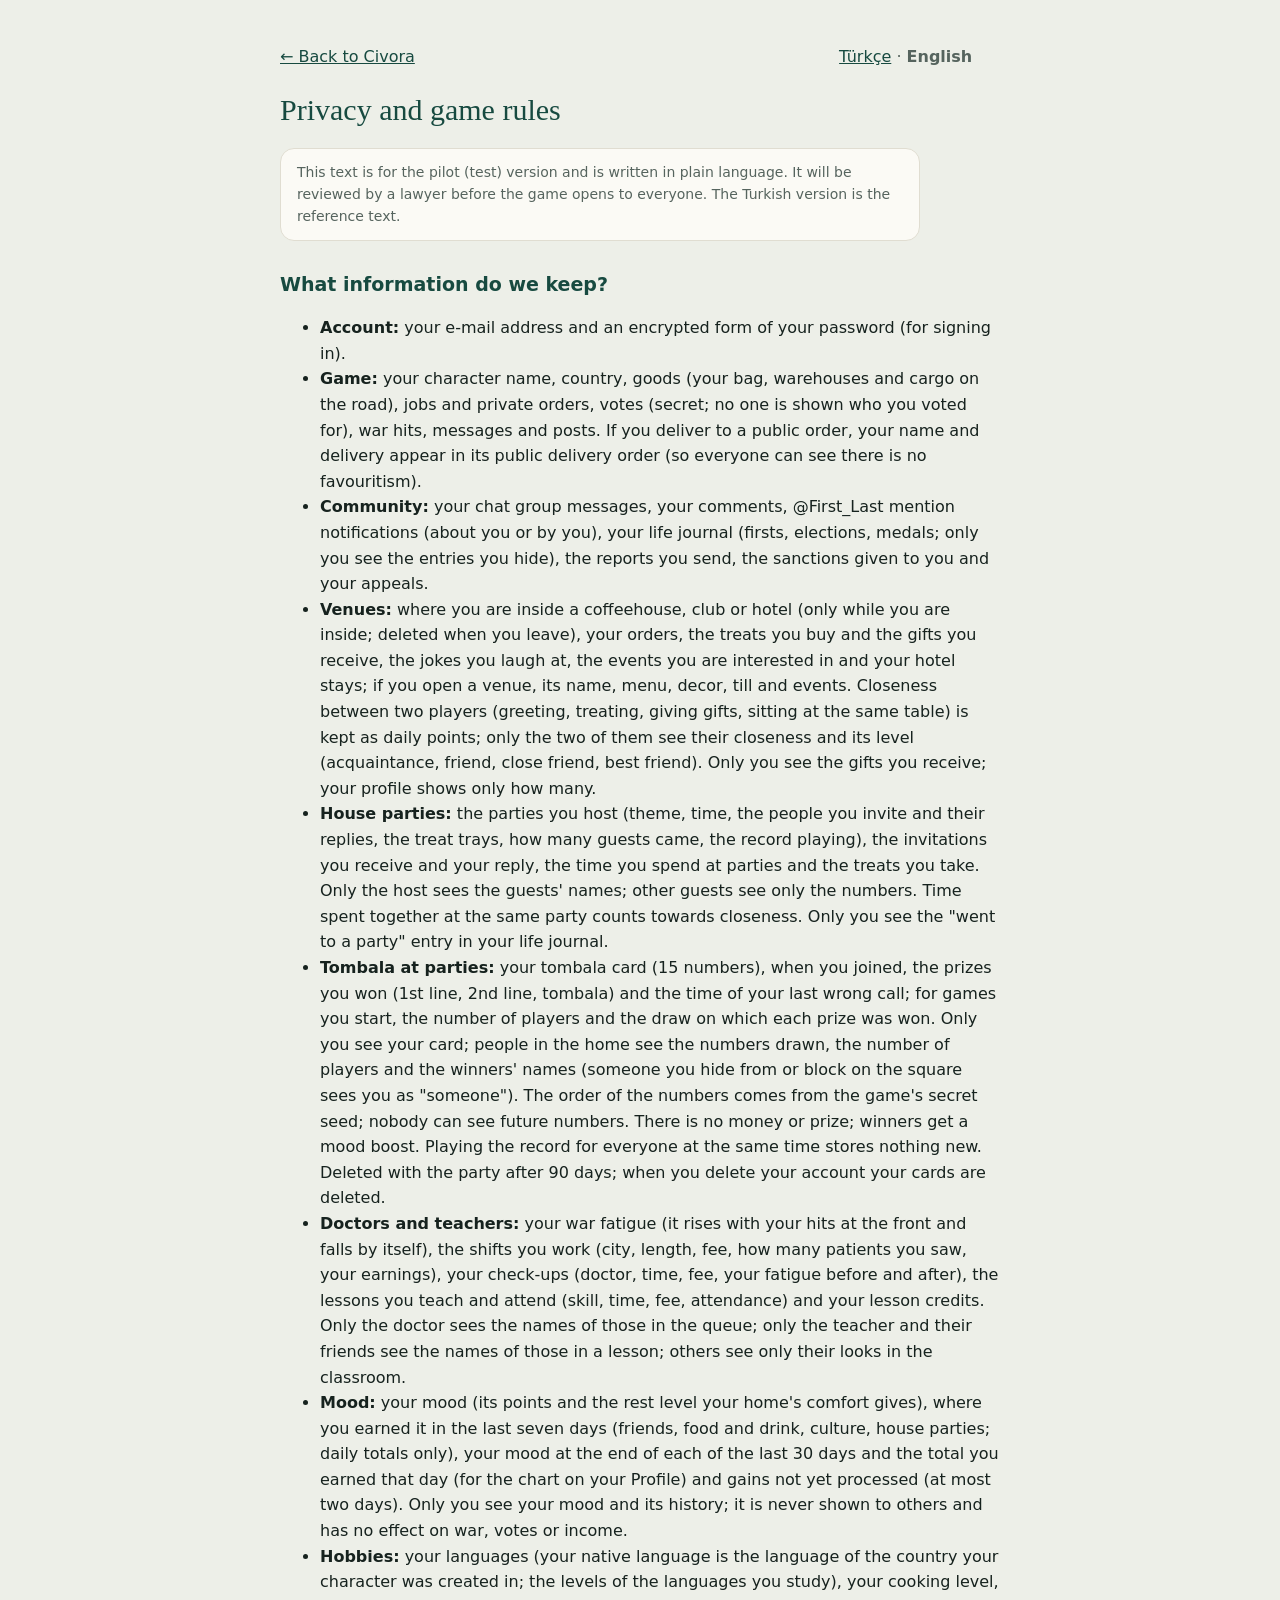
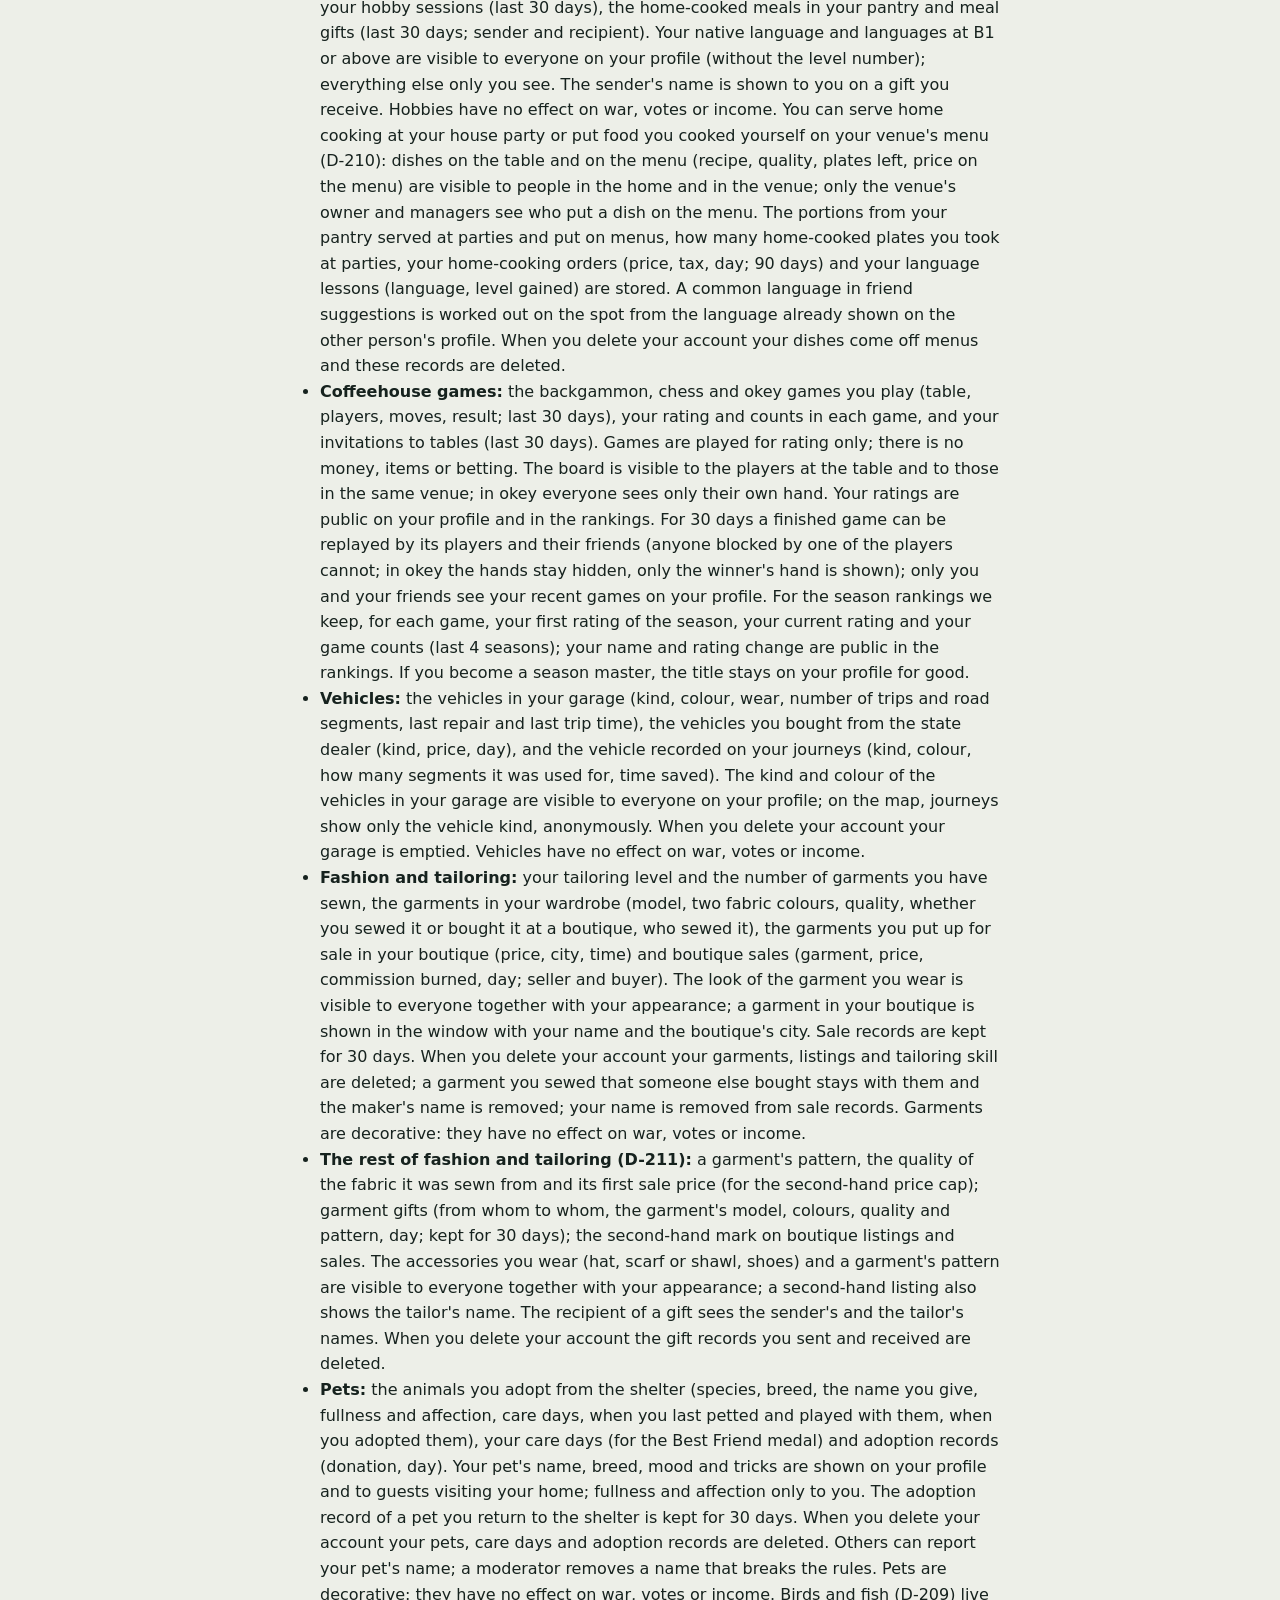
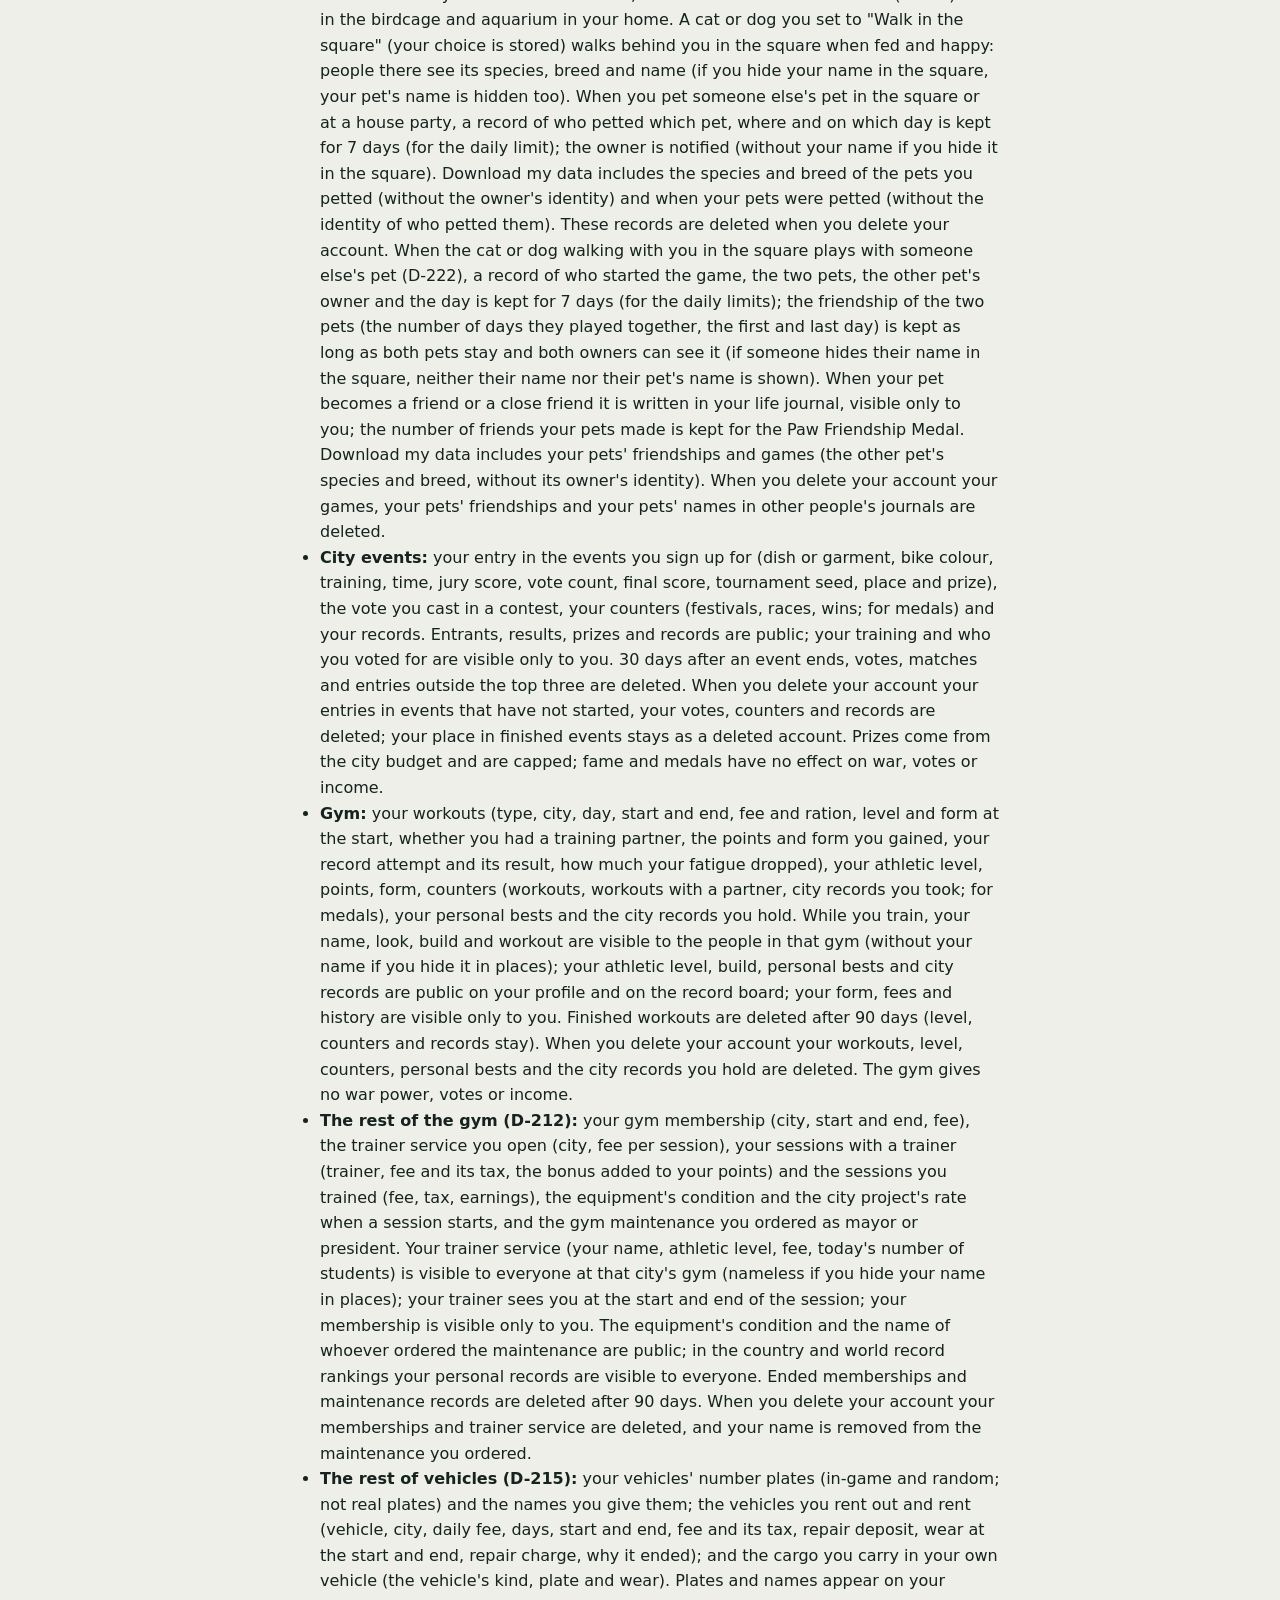
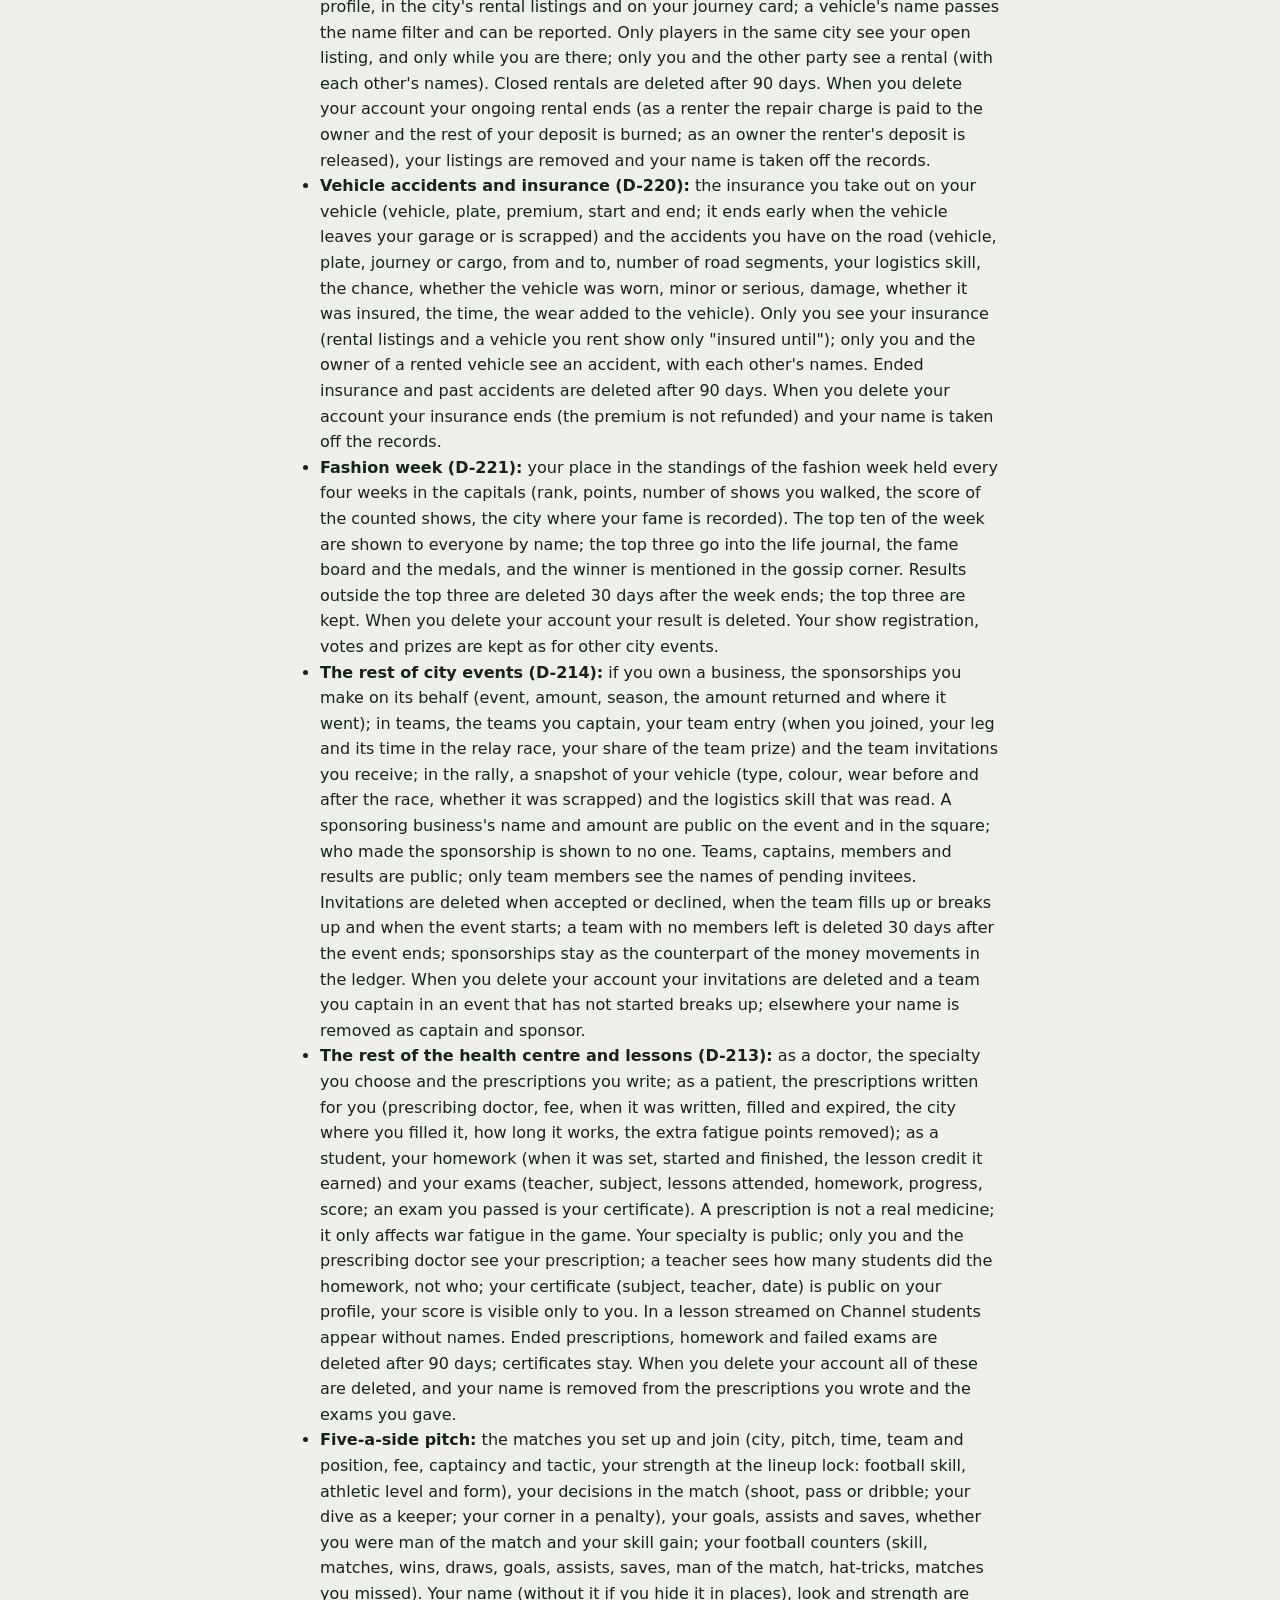
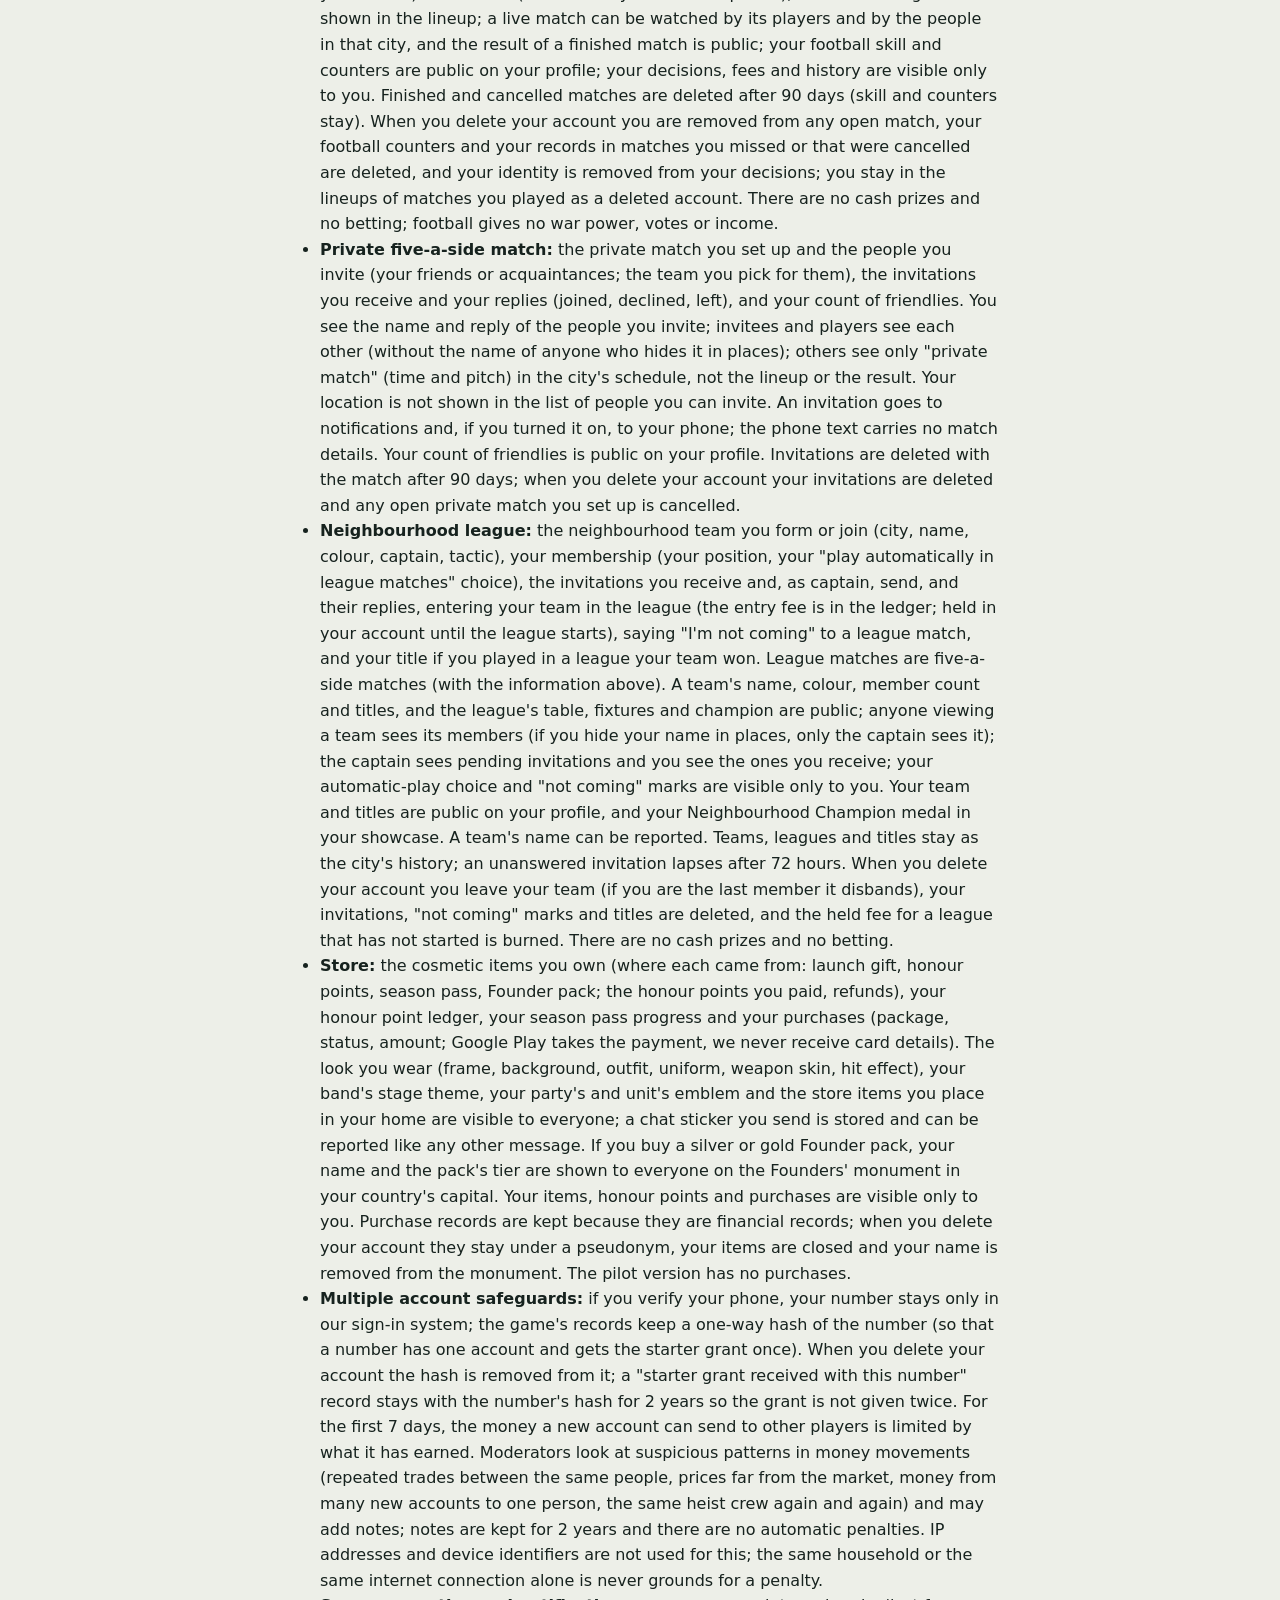
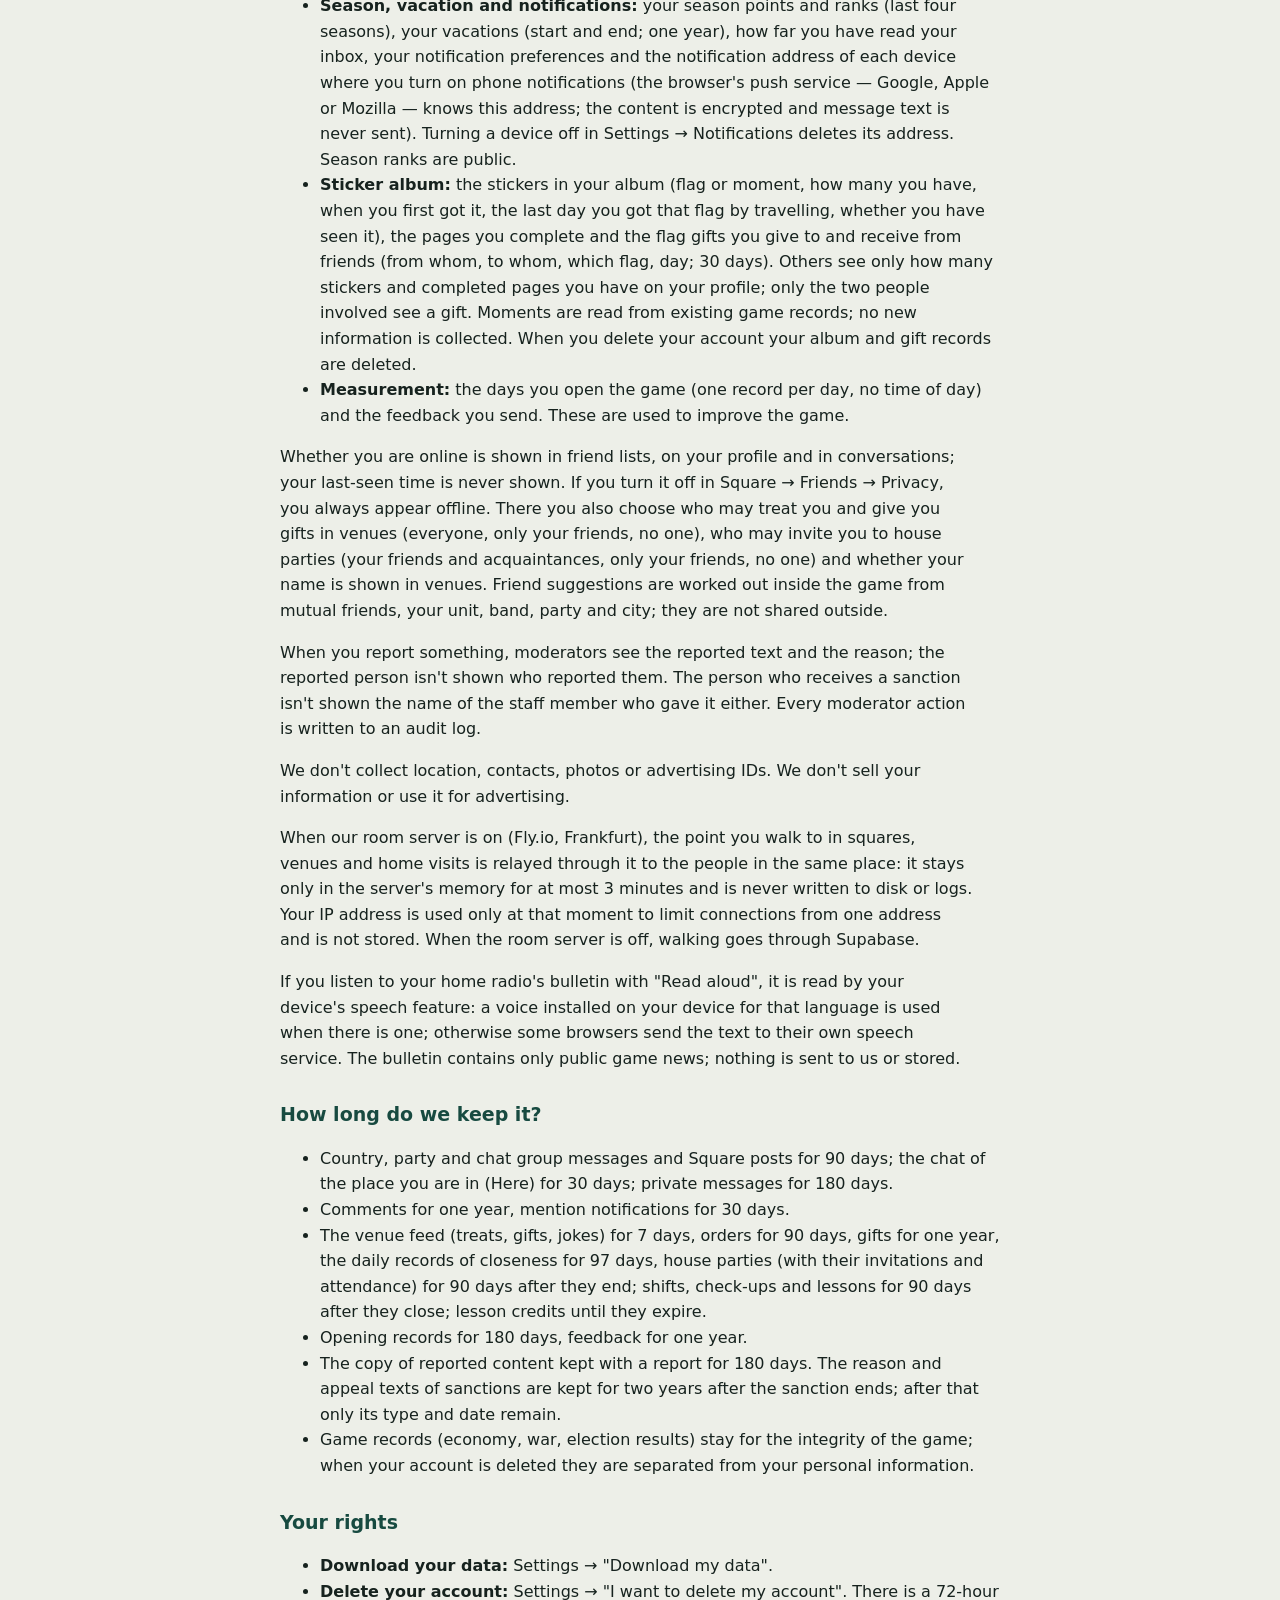
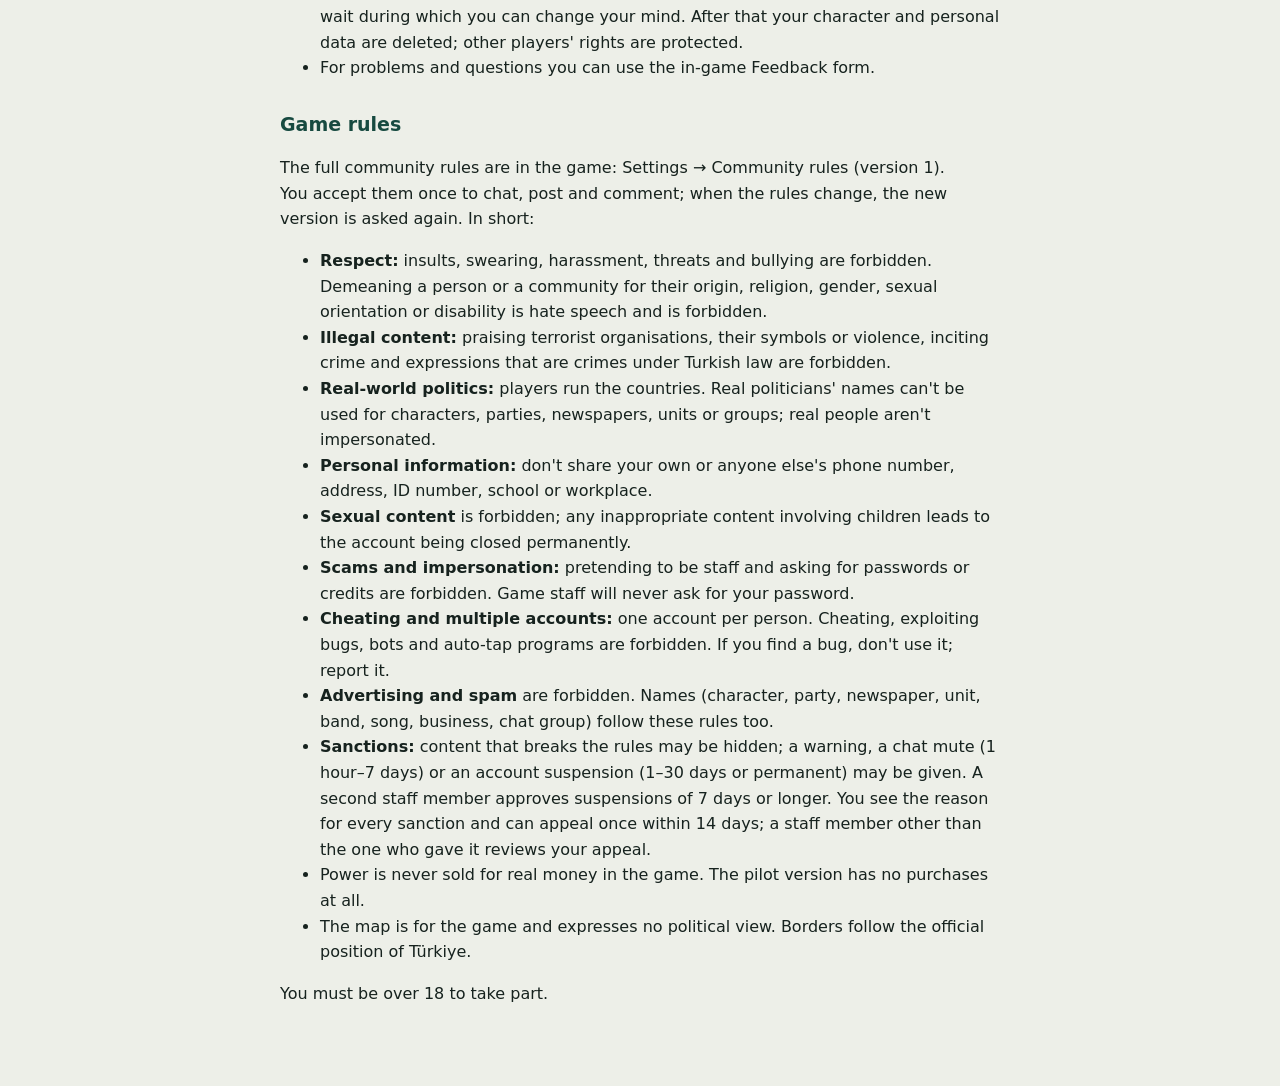
==== commit 92796ab6: "Oyun ekranları 2026-11-11-4846b754-5664247" ====
--- a/site/gizlilik.html
+++ b/site/gizlilik.html
@@ -40,15 +40,18 @@
     <li><b>Araçlar:</b> garajındaki araçlar (tür, renk, aşınma, yolculuk ve yol sayısı, son onarım ve son yolculuk zamanı), devletin bayisinden aldığın araçlar (tür, fiyat, gün) ve yolculuklarına yazılan araç (tür, renk, kaç yolda kullanıldığı, kısalan süre). Garajındaki araçların türü ve rengi profilinde herkese görünür; haritadaki yolculuklarda yalnız aracın türü, kimliksiz görünür. Hesabını silince garajındaki araçlar boşaltılır. Araçlar savaşa, oylara ya da gelire etki etmez.</li>
     <li><b>Moda ve terzi:</b> terzilik seviyen ve diktiğin giysi sayısı, gardırobundaki giysiler (model, iki kumaş rengi, kalite, dikildiği ya da butikten alındığı, diken), butikte satışa koyduğun giysiler (fiyat, şehir, zaman) ve butik satışları (giysi, fiyat, yakılan komisyon, gün; satıcı ve alıcı). Giydiğin giysinin görünüşü görünümünle birlikte herkese görünür; butikteki giysin vitrinde adınla ve butiğin şehriyle görünür. Satış kayıtları 30 gün saklanır. Hesabını silince giysilerin, ilanların ve terzilik becerin silinir; başkasının aldığı ve senin diktiğin giysi onda kalır, dikenin adı silinir; satış kayıtlarından adın çıkarılır. Giysi süstür: savaşa, oylara ya da gelire etki etmez.</li>
     <li><b>Moda ve terzinin kalanı (D-211):</b> giysinin deseni, dikildiği kumaşın kalitesi ve ilk satış fiyatı (ikinci elin tavanı için); giysi hediyeleri (kimden kime, giysinin modeli, renkleri, kalitesi ve deseni, gün; 30 gün saklanır); butik ilanında ve satışında ikinci el işareti. Giydiğin aksesuarlar (şapka, atkı ya da şal, ayakkabı) ve giysinin deseni görünümünle birlikte herkese görünür; ikinci el ilanda dikenin adı da yazar. Hediyeyi alan, gönderenin ve dikenin adını görür. Hesabını silince gönderdiğin ve aldığın hediye kayıtları silinir.</li>
-    <li><b>Evcil hayvan:</b> barınaktan sahiplendiğin hayvanlar (tür, cins, koyduğun ad, tokluk ve sevgi, bakım günleri, son sevme ve oyun anı, sahiplenme anı), bakım günlerin (Can Dostu madalyası için) ve sahiplenme kayıtları (bağış, gün). Hayvanının adı, cinsi, hâli ve numaraları profilinde ve evine gelen misafirlere görünür; tokluk ve sevgi yalnız sana. Barınağa geri verdiğin hayvanın sahiplenme kaydı 30 gün saklanır. Hesabını silince hayvanların, bakım günlerin ve sahiplenme kayıtların silinir. Hayvanın adı başkalarınca raporlanabilir; kurallara uymayan adı moderatör kaldırır. Evcil hayvan süstür: savaşa, oylara ya da gelire etki etmez. Kuş ve balık (D-209) evindeki kuş kafesinde ve akvaryumda yaşar. "Meydana gelsin" dediğin kedi ya da köpek (tercihin saklanır) tok ve mutluyken meydanda arkandan yürür: meydandakiler türünü, cinsini ve adını görür (adını meydanda gizlediysen hayvanının adı da görünmez). Başkasının hayvanını meydanda ya da ev partisinde sevdiğinde kim, hangi hayvanı, nerede ve hangi gün sevdi kaydı 7 gün saklanır (günlük sınır için); hayvanın sahibine haber gider (meydanda adını gizlediysen adın yazılmaz). Verilerimi indir'de sevdiğin hayvanların türü ve cinsi (sahibinin kimliği olmadan) ve hayvanlarını sevenlerin sayısı ve anı (sevenin kimliği olmadan) bulunur. Hesabını silince bu kayıtlar da silinir.</li>
+    <li><b>Evcil hayvan:</b> barınaktan sahiplendiğin hayvanlar (tür, cins, koyduğun ad, tokluk ve sevgi, bakım günleri, son sevme ve oyun anı, sahiplenme anı), bakım günlerin (Can Dostu madalyası için) ve sahiplenme kayıtları (bağış, gün). Hayvanının adı, cinsi, hâli ve numaraları profilinde ve evine gelen misafirlere görünür; tokluk ve sevgi yalnız sana. Barınağa geri verdiğin hayvanın sahiplenme kaydı 30 gün saklanır. Hesabını silince hayvanların, bakım günlerin ve sahiplenme kayıtların silinir. Hayvanın adı başkalarınca raporlanabilir; kurallara uymayan adı moderatör kaldırır. Evcil hayvan süstür: savaşa, oylara ya da gelire etki etmez. Kuş ve balık (D-209) evindeki kuş kafesinde ve akvaryumda yaşar. "Meydana gelsin" dediğin kedi ya da köpek (tercihin saklanır) tok ve mutluyken meydanda arkandan yürür: meydandakiler türünü, cinsini ve adını görür (adını meydanda gizlediysen hayvanının adı da görünmez). Başkasının hayvanını meydanda ya da ev partisinde sevdiğinde kim, hangi hayvanı, nerede ve hangi gün sevdi kaydı 7 gün saklanır (günlük sınır için); hayvanın sahibine haber gider (meydanda adını gizlediysen adın yazılmaz). Verilerimi indir'de sevdiğin hayvanların türü ve cinsi (sahibinin kimliği olmadan) ve hayvanlarını sevenlerin sayısı ve anı (sevenin kimliği olmadan) bulunur. Hesabını silince bu kayıtlar da silinir. Meydanda yanında yürüyen kedin ya da köpeğin başkasının hayvanıyla oynadığında (D-222) oyunu kimin başlattığı, iki hayvan, öteki hayvanın sahibi ve gün kaydı 7 gün saklanır (günlük sınır için); iki hayvanın arkadaşlığı (birlikte oynadıkları gün sayısı, ilk ve son gün) hayvanlar durdukça saklanır ve iki sahip de görür (adını meydanda gizleyenin ne adı ne hayvanının adı görünür). Hayvanın arkadaş ve yakın arkadaş olduğu yaşam günlüğüne yazılır ve yalnız sana görünür; arkadaş edindiği hayvanların sayısı Patili Dostluk Madalyası için saklanır. Verilerimi indir'de hayvanlarının arkadaşlıkları ve oyunlar (öteki hayvanın türü ve cinsi, sahibinin kimliği olmadan) bulunur. Hesabını silince oyunların, hayvanlarının arkadaşlıkları ve başkalarının günlüğünde hayvanlarının adı silinir.</li>
     <li><b>Şehir etkinlikleri:</b> kaydolduğun etkinliklerdeki kaydın (porsiyon ya da giysi, bisikletin rengi, hazırlık, süre, jüri puanı, oy sayısı, son puan, turnuvadaki sıra, yer ve ödül), yarışmada verdiğin oy, sayaçların (şenlik, yarış, birincilik; madalyalar için) ve rekorların. Kayıtlılar, sonuçlar, ödüller ve rekorlar herkese açıktır; hazırlığın ve kime oy verdiğin yalnız sana. Etkinlik bittikten 30 gün sonra oylar, maçlar ve ilk üç dışındaki kayıtlar silinir. Hesabını silince başlamamış etkinliklerdeki kayıtların, oyların, sayaçların ve rekorların silinir; bitmiş etkinliklerdeki yerin silinmiş hesap olarak kalır. Ödüller belediye bütçesinden gelir ve tavanlıdır; ün ve madalya savaşa, oylara ya da gelire etki etmez.</li>
     <li><b>Spor salonu:</b> antrenmanların (tür, şehir, gün, başlangıç ve bitiş, ücret ve erzak, başlangıçtaki seviye ve form, antrenman arkadaşın olup olmadığı, kazandığın puan, form, rekor denemesi ve sonucu, yorgunluğun azalması), atletik seviyen, puanın, formun, sayaçların (antrenman, arkadaşla antrenman, aldığın şehir rekoru; madalyalar için), kişisel rekorların ve tuttuğun şehir rekorları. Salonda çalışırken adın, görünümün, vücudun ve antrenmanın o salondakilere görünür (adını yerlerde gizlediysen adsız); atletik seviyen, vücudun, kişisel rekorların ve şehir rekorların profilinde ve rekor tablosunda herkese açıktır; formun, ücretlerin ve geçmişin yalnız sana. Biten antrenmanlar 90 gün sonra silinir (seviye, sayaçlar ve rekorlar kalır). Hesabını silince antrenmanların, seviyen, sayaçların, kişisel rekorların ve tuttuğun şehir rekorları silinir. Spor savaş gücü, oy ya da gelir vermez.</li>
     <li><b>Spor salonunun kalanı (D-212):</b> salon üyeliğin (şehir, başlangıç ve bitiş, ücret), açtığın antrenörlük (şehir, seans başına ücret), antrenörle seansların (antrenör, ücret ve vergisi, puanına eklenen artı) ve antrenörü olduğun seanslar (ücret, vergi, kazanç), seans başlarken aletlerin durumu ve şehrin projesinin oranı, başkansan yaptırdığın salon bakımları. Antrenörlüğün (adın, atletik seviyen, ücretin, bugünkü öğrenci sayın) o şehrin salonundakilere görünür (adını yerlerde gizlediysen adsız); antrenörün seni seansın başında ve sonunda görür; üyeliğin yalnız sana. Aletlerin durumu ve bakımı yaptıranın adı herkese açıktır; ülke ve dünya rekor sıralamasında kişisel rekorların herkese görünür. Biten üyelikler ve bakım kayıtları 90 gün sonra silinir. Hesabını silince üyeliklerin ve antrenörlüğün silinir, yaptırdığın bakımlarda adın boşalır.</li>
     <li><b>Araçların kalanı (D-215):</b> araçlarının plakası (oyun içi, rastgele; gerçek bir plaka değildir) ve verdiğin ad; kiraya verdiğin ve kiraladığın araçlar (araç, şehir, günlük ücret, gün, başlangıç ve bitiş, ücret ve vergisi, onarım rezervi, başta ve sonda aşınma, onarım bedeli, bitiş sebebi); kendi aracınla taşıdığın kargolar (aracın türü, plakası ve aşınması). Plaka ve ad profilinde, şehrin kiralık araçlarında ve yolculuğunun kartında görünür; aracın adı ad süzgecinden geçer ve raporlanabilir. Açık ilanını yalnız aynı şehirdeki oyuncular, sen oradayken görür; kiralamayı yalnız sen ve karşı taraf görürsün (birbirinizin adıyla). Kapanan kiralamalar 90 gün sonra silinir. Hesabını silince süren kiralaman biter (kiracıysan onarım bedeli sahibine ödenir, rezervin kalanı yakılır; sahibiysen kiracının rezervi serbest kalır), ilanların kalkar ve adın kayıtlardan çıkarılır.</li>
+    <li><b>Araçta kaza ve sigorta (D-220):</b> aracına yaptırdığın sigorta (araç, plaka, bedel, başlangıç ve bitiş; araç garajdan çıkınca ya da hurdaya ayrılınca erken bitiş) ve yolda geçirdiğin kazalar (araç, plaka, yolculuk ya da kargo, nereden nereye, yol sayısı, lojistik becerin, olasılık, aracın yıpranmışlığı, hafif ya da ağır, hasar, sigortalı mıydı, an, araca eklenen aşınma). Sigortanı yalnız sen görürsün (kiralık ilanda ve kiraladığın araçta yalnız "sigortalı, şu güne dek" yazar); kazayı yalnız sen ve kiralık aracın sahibi görür, birbirinizin adıyla. Biten sigorta ve olmuş kaza 90 gün sonra silinir. Hesabını silince sigortaların biter (bedel geri verilmez) ve adın kayıtlardan çıkarılır.</li>
+    <li><b>Moda haftası (D-221):</b> dört haftada bir başkentlerdeki moda haftası defilelerinde haftanın sıralamasındaki yerin (yer, puan, yürüdüğün defile sayısı, sayılan defilelerin puanı, ününün yazıldığı şehir). Haftanın ilk onu adlarıyla herkese görünür; ilk üç yaşam günlüğüne, ün tablosuna ve madalyalara yazılır, haftanın birincisi dedikodu köşesinde anılır. İlk üç dışındaki sonuçlar hafta bittikten 30 gün sonra silinir; ilk üç kalır. Hesabını silince sonucun silinir. Defileye kaydın, oyun ve ödülün şehir etkinliklerindeki gibi saklanır.</li>
     <li><b>Şehir etkinliklerinin kalanı (D-214):</b> işletme sahibiysen işletmen adına yaptığın sponsorluklar (etkinlik, tutar, sezon, dönen tutar ve nereye döndüğü); takımlarda kaptanı olduğun takımlar, takım kaydın (takıma giriş anı, bayrak koşusunda etabın ve süresi, ödülün takım payı) ve sana gelen takım davetleri; rallide aracının o anki kaydı (tür, renk, yarıştan önceki ve sonraki aşınma, hurdaya ayrıldı mı) ve okunan lojistik becerin. Sponsor işletmenin adı ve tutarı etkinlikte ve meydanda herkese açıktır; sponsor olanın kim olduğu kimseye gösterilmez. Takımlar, kaptanlar, üyeler ve sonuçlar herkese açıktır; bekleyen davetlilerin adını yalnız takımın üyeleri görür. Davetler kabul, ret, takımın dolması ya da dağılması ve etkinliğin başlamasıyla silinir; üyesi kalmayan takım etkinlik bittikten 30 gün sonra silinir; sponsorluklar defterdeki para hareketlerinin karşılığı olarak kalır. Hesabını silince davetlerin silinir, başlamamış etkinlikte kaptanı olduğun takım dağılır; öteki kayıtlarda kaptan ve sponsor olarak adın boşalır.</li>
     <li><b>Sağlık ocağı ve derslerin kalanı (D-213):</b> doktorsan seçtiğin uzmanlık ve yazdığın reçeteler; hastaysan sana yazılan reçeteler (yazan doktor, ücret, yazıldığı, alındığı ve süresinin geçtiği an, aldığın şehir, etkinin süresi, yorgunluğundan düşülen ek puan); öğrenciysen ödevlerin (verildiği, başladığın ve bitirdiğin an, kazandırdığı ders hakkı) ve sınavların (öğretmen, konu, gelinen ders, ödev, ilerleme, puan; geçtiğin sınav belgendir). Reçete gerçek ilaç değildir; yalnız oyundaki savaş yorgunluğunu etkiler. Uzmanlığın herkese açıktır; reçeteni yalnız sen ve yazan doktor görür; öğretmen kaç öğrencinin ödev yaptığını görür, kimin yaptığını görmez; belgen (konu, öğretmen, tarih) profilinde herkese açıktır, puanın yalnız sana. Kanal'da yayınlanan derste öğrenciler adsız görünür. Biten reçeteler, ödevler ve geçilemeyen sınavlar 90 gün sonra silinir; belge kalır. Hesabını silince bunların hepsi silinir; yazdığın reçetelerde ve verdiğin sınavlarda adın boşalır.</li>
     <li><b>Halı saha:</b> kurduğun ve katıldığın maçlar (şehir, saha, saat, takım ve mevki, ücret, kaptanlık ve taktik, kilitteki gücün: futbol becerisi, atletik seviye ve form), maçtaki kararların (şut, pas ya da çalım; kalecide yön; penaltıda köşe), golün, asistin, kurtarışın, maçın adamı olup olmadığın ve beceri artışın; futbol sayaçların (beceri, maç, galibiyet, beraberlik, gol, asist, kurtarış, maçın adamı, hat-trick, gelmediğin maç). Maçın kadrosunda adın (adını yerlerde gizlediysen adsız), görünümün ve gücün görünür; canlı maçı maçta oynayanlar ve o şehirde bulunanlar izler, biten maçın sonucu herkese açıktır; futbol becerin ve sayaçların profilinde herkese açıktır; kararların, ücretlerin ve geçmişin yalnız sana. Biten ve iptal edilen maçlar 90 gün sonra silinir (beceri ve sayaçlar kalır). Hesabını silince açık maçtaki kaydın çıkar, futbol sayaçların ve gelmediğin ya da iptal edilen maçlardaki kayıtların silinir, kararlarından kimliğin çıkarılır; oynadığın maçların kadrosunda silinmiş hesap olarak kalırsın. Para ödülü ve bahis yoktur; futbol savaş gücü, oy ya da gelir vermez.</li>
     <li><b>Halı sahada özel maç:</b> kurduğun özel maç ve davet ettiklerin (arkadaşların ya da tanıdıkların; seçtiğin takım), aldığın davetler ve yanıtların (katıldı, katılmadı, ayrıldı), dostluk maçı sayın. Davet ettiğin kişinin adını ve yanıtını sen görürsün; davetliler ve kadrodakiler birbirini görür (adını yerlerde gizleyenin adı görünmez); başkasına şehrin programında yalnız "özel maç" (saat ve saha) görünür, kadro ve sonuç görünmez. Davet edebileceklerin listesinde bulunduğun yer gösterilmez. Davet bildirimlerine ve (açtıysan) telefon bildirimine gider; telefona giden metin maçın ayrıntısını taşımaz. Dostluk maçı sayın profilinde herkese açıktır. Davetler maçla birlikte 90 gün sonra silinir; hesabını silince davetlerin silinir, kurduğun açık özel maç iptal edilir.</li>
+    <li><b>Mahalle ligi:</b> kurduğun ya da katıldığın mahalle takımı (şehir, ad, renk, kaptan, taktik), üyeliğin (mevkin, "lig maçlarında kendiliğinden oyna" seçimin), aldığın ve kaptansan gönderdiğin davetler ve yanıtları, takımını lige yazman (katılım bedeli defterde; lig kurulana dek hesabında rezerv), bir lig maçında "bu maçta yokum" demen ve takımın şampiyon olduğu ligde oynadıysan şampiyonluğun. Lig maçları halı sahanın maçlarıdır (yukarıdaki bilgilerle). Takımın adı, rengi, üye sayısı ve şampiyonlukları, ligin puan durumu, fikstürü ve şampiyonu herkese açıktır; takımın üyelerini takıma bakan görür (adını yerlerde gizlediysen adın yalnız kaptana görünür); bekleyen davetleri kaptan, sana gelen daveti sen görürsün; kendiliğinden oynama seçimin ve "yokum"ların yalnız sana. Takımın ve şampiyonlukların profilinde, Mahalle Şampiyonu madalyan vitrininde herkese açıktır. Takımın adı raporlanabilir. Takımlar, ligler ve şampiyonluklar şehrin geçmişi olarak kalır; yanıtlanmayan davet 72 saatte düşer. Hesabını silince takımdan çıkarsın (son kişiysen takım dağılır), davetlerin, "yokum"ların ve şampiyonlukların silinir, henüz kurulmamış lige yazdığın kaydın rezervi yakılır. Para ödülü ve bahis yoktur.</li>
     <li><b>Mağaza:</b> sahip olduğun görünüm ürünleri (nereden geldiği: açılış hediyesi, şeref puanı, sezon kartı, Kurucu paketi; ödediğin şeref puanı, iade), şeref puanı defterin, sezon kartındaki ilerlemen ve satın almaların (paket, durum, bedel; ödemeyi Google Play alır, kart bilgisi bize gelmez). Taktığın görünüm (çerçeve, zemin, kıyafet, üniforma, silah görünümü, vuruş efekti), grubunun sahne teması, partinin ve birliğinin amblemi ve evine koyduğun mağaza eşyası herkese görünür; gönderdiğin sohbet çıkartması öteki mesajlar gibi saklanır ve raporlanabilir. Gümüş ya da altın Kurucu paketi alırsan adın ve paketin basamağı ülkenin başkentindeki Kurucular anıtında herkese görünür. Ürünlerin, şeref puanın ve satın almaların yalnız sana görünür. Satın alma kayıtları mali kayıt olduğu için kalır; hesabını silince takma adla kalır, hakların kapanır ve adın anıttan çıkar. Pilot sürümünde satın alma yoktur.</li>
     <li><b>Çoklu hesap önlemleri:</b> telefonunu doğrularsan numaran yalnız giriş sistemimizde durur; oyunun kayıtlarına numaranın tek yönlü özeti yazılır (bir numaraya bir hesap ve bir kez başlangıç desteği için). Hesabını silince özet hesabından silinir; aynı numarayla ikinci kez destek verilmesin diye "bu numarayla destek alındı" kaydı numaranın özetiyle 2 yıl kalır. Yeni hesaplarda ilk 7 gün başka oyunculara gönderilebilen para kazanca göre sınırlıdır. Moderatörler para hareketlerinden çıkan şüpheli örüntülere (aynı kişiler arasında tekrar eden alım-satım, piyasadan çok farklı fiyat, birçok yeni hesaptan tek kişiye para, tekrar eden vurgun ekibi) bakar ve not düşebilir; notlar 2 yıl saklanır, otomatik ceza yoktur. IP adresi ve cihaz kimliği bunun için kullanılmaz; aynı ev ya da aynı internet hattı tek başına ceza sebebi değildir.</li>
     <li><b>Sezon, tatil ve bildirimler:</b> sezondaki puanların ve derecelerin (son dört sezon), tatillerin (başlangıç ve bitiş; bir yıl), gelen kutunun okunduğu yer, bildirim tercihlerin ve telefon bildirimini açtığın cihazların bildirim adresi (tarayıcının bildirim servisi — Google, Apple ya da Mozilla — bu adresi bilir; bildirimin içeriği şifrelidir ve mesaj metni hiç gönderilmez). Cihazı Ayarlar → Bildirimler'den kapatınca adres silinir. Sezon dereceleri herkese görünür.</li>
@@ -115,15 +118,18 @@
     <li><b>Vehicles:</b> the vehicles in your garage (kind, colour, wear, number of trips and road segments, last repair and last trip time), the vehicles you bought from the state dealer (kind, price, day), and the vehicle recorded on your journeys (kind, colour, how many segments it was used for, time saved). The kind and colour of the vehicles in your garage are visible to everyone on your profile; on the map, journeys show only the vehicle kind, anonymously. When you delete your account your garage is emptied. Vehicles have no effect on war, votes or income.</li>
     <li><b>Fashion and tailoring:</b> your tailoring level and the number of garments you have sewn, the garments in your wardrobe (model, two fabric colours, quality, whether you sewed it or bought it at a boutique, who sewed it), the garments you put up for sale in your boutique (price, city, time) and boutique sales (garment, price, commission burned, day; seller and buyer). The look of the garment you wear is visible to everyone together with your appearance; a garment in your boutique is shown in the window with your name and the boutique's city. Sale records are kept for 30 days. When you delete your account your garments, listings and tailoring skill are deleted; a garment you sewed that someone else bought stays with them and the maker's name is removed; your name is removed from sale records. Garments are decorative: they have no effect on war, votes or income.</li>
     <li><b>The rest of fashion and tailoring (D-211):</b> a garment's pattern, the quality of the fabric it was sewn from and its first sale price (for the second-hand price cap); garment gifts (from whom to whom, the garment's model, colours, quality and pattern, day; kept for 30 days); the second-hand mark on boutique listings and sales. The accessories you wear (hat, scarf or shawl, shoes) and a garment's pattern are visible to everyone together with your appearance; a second-hand listing also shows the tailor's name. The recipient of a gift sees the sender's and the tailor's names. When you delete your account the gift records you sent and received are deleted.</li>
-    <li><b>Pets:</b> the animals you adopt from the shelter (species, breed, the name you give, fullness and affection, care days, when you last petted and played with them, when you adopted them), your care days (for the Best Friend medal) and adoption records (donation, day). Your pet's name, breed, mood and tricks are shown on your profile and to guests visiting your home; fullness and affection only to you. The adoption record of a pet you return to the shelter is kept for 30 days. When you delete your account your pets, care days and adoption records are deleted. Others can report your pet's name; a moderator removes a name that breaks the rules. Pets are decorative: they have no effect on war, votes or income. Birds and fish (D-209) live in the birdcage and aquarium in your home. A cat or dog you set to "Walk in the square" (your choice is stored) walks behind you in the square when fed and happy: people there see its species, breed and name (if you hide your name in the square, your pet's name is hidden too). When you pet someone else's pet in the square or at a house party, a record of who petted which pet, where and on which day is kept for 7 days (for the daily limit); the owner is notified (without your name if you hide it in the square). Download my data includes the species and breed of the pets you petted (without the owner's identity) and when your pets were petted (without the identity of who petted them). These records are deleted when you delete your account.</li>
+    <li><b>Pets:</b> the animals you adopt from the shelter (species, breed, the name you give, fullness and affection, care days, when you last petted and played with them, when you adopted them), your care days (for the Best Friend medal) and adoption records (donation, day). Your pet's name, breed, mood and tricks are shown on your profile and to guests visiting your home; fullness and affection only to you. The adoption record of a pet you return to the shelter is kept for 30 days. When you delete your account your pets, care days and adoption records are deleted. Others can report your pet's name; a moderator removes a name that breaks the rules. Pets are decorative: they have no effect on war, votes or income. Birds and fish (D-209) live in the birdcage and aquarium in your home. A cat or dog you set to "Walk in the square" (your choice is stored) walks behind you in the square when fed and happy: people there see its species, breed and name (if you hide your name in the square, your pet's name is hidden too). When you pet someone else's pet in the square or at a house party, a record of who petted which pet, where and on which day is kept for 7 days (for the daily limit); the owner is notified (without your name if you hide it in the square). Download my data includes the species and breed of the pets you petted (without the owner's identity) and when your pets were petted (without the identity of who petted them). These records are deleted when you delete your account. When the cat or dog walking with you in the square plays with someone else's pet (D-222), a record of who started the game, the two pets, the other pet's owner and the day is kept for 7 days (for the daily limits); the friendship of the two pets (the number of days they played together, the first and last day) is kept as long as both pets stay and both owners can see it (if someone hides their name in the square, neither their name nor their pet's name is shown). When your pet becomes a friend or a close friend it is written in your life journal, visible only to you; the number of friends your pets made is kept for the Paw Friendship Medal. Download my data includes your pets' friendships and games (the other pet's species and breed, without its owner's identity). When you delete your account your games, your pets' friendships and your pets' names in other people's journals are deleted.</li>
     <li><b>City events:</b> your entry in the events you sign up for (dish or garment, bike colour, training, time, jury score, vote count, final score, tournament seed, place and prize), the vote you cast in a contest, your counters (festivals, races, wins; for medals) and your records. Entrants, results, prizes and records are public; your training and who you voted for are visible only to you. 30 days after an event ends, votes, matches and entries outside the top three are deleted. When you delete your account your entries in events that have not started, your votes, counters and records are deleted; your place in finished events stays as a deleted account. Prizes come from the city budget and are capped; fame and medals have no effect on war, votes or income.</li>
     <li><b>Gym:</b> your workouts (type, city, day, start and end, fee and ration, level and form at the start, whether you had a training partner, the points and form you gained, your record attempt and its result, how much your fatigue dropped), your athletic level, points, form, counters (workouts, workouts with a partner, city records you took; for medals), your personal bests and the city records you hold. While you train, your name, look, build and workout are visible to the people in that gym (without your name if you hide it in places); your athletic level, build, personal bests and city records are public on your profile and on the record board; your form, fees and history are visible only to you. Finished workouts are deleted after 90 days (level, counters and records stay). When you delete your account your workouts, level, counters, personal bests and the city records you hold are deleted. The gym gives no war power, votes or income.</li>
     <li><b>The rest of the gym (D-212):</b> your gym membership (city, start and end, fee), the trainer service you open (city, fee per session), your sessions with a trainer (trainer, fee and its tax, the bonus added to your points) and the sessions you trained (fee, tax, earnings), the equipment's condition and the city project's rate when a session starts, and the gym maintenance you ordered as mayor or president. Your trainer service (your name, athletic level, fee, today's number of students) is visible to everyone at that city's gym (nameless if you hide your name in places); your trainer sees you at the start and end of the session; your membership is visible only to you. The equipment's condition and the name of whoever ordered the maintenance are public; in the country and world record rankings your personal records are visible to everyone. Ended memberships and maintenance records are deleted after 90 days. When you delete your account your memberships and trainer service are deleted, and your name is removed from the maintenance you ordered.</li>
     <li><b>The rest of vehicles (D-215):</b> your vehicles' number plates (in-game and random; not real plates) and the names you give them; the vehicles you rent out and rent (vehicle, city, daily fee, days, start and end, fee and its tax, repair deposit, wear at the start and end, repair charge, why it ended); and the cargo you carry in your own vehicle (the vehicle's kind, plate and wear). Plates and names appear on your profile, in the city's rental listings and on your journey card; a vehicle's name passes the name filter and can be reported. Only players in the same city see your open listing, and only while you are there; only you and the other party see a rental (with each other's names). Closed rentals are deleted after 90 days. When you delete your account your ongoing rental ends (as a renter the repair charge is paid to the owner and the rest of your deposit is burned; as an owner the renter's deposit is released), your listings are removed and your name is taken off the records.</li>
+    <li><b>Vehicle accidents and insurance (D-220):</b> the insurance you take out on your vehicle (vehicle, plate, premium, start and end; it ends early when the vehicle leaves your garage or is scrapped) and the accidents you have on the road (vehicle, plate, journey or cargo, from and to, number of road segments, your logistics skill, the chance, whether the vehicle was worn, minor or serious, damage, whether it was insured, the time, the wear added to the vehicle). Only you see your insurance (rental listings and a vehicle you rent show only "insured until"); only you and the owner of a rented vehicle see an accident, with each other's names. Ended insurance and past accidents are deleted after 90 days. When you delete your account your insurance ends (the premium is not refunded) and your name is taken off the records.</li>
+    <li><b>Fashion week (D-221):</b> your place in the standings of the fashion week held every four weeks in the capitals (rank, points, number of shows you walked, the score of the counted shows, the city where your fame is recorded). The top ten of the week are shown to everyone by name; the top three go into the life journal, the fame board and the medals, and the winner is mentioned in the gossip corner. Results outside the top three are deleted 30 days after the week ends; the top three are kept. When you delete your account your result is deleted. Your show registration, votes and prizes are kept as for other city events.</li>
     <li><b>The rest of city events (D-214):</b> if you own a business, the sponsorships you make on its behalf (event, amount, season, the amount returned and where it went); in teams, the teams you captain, your team entry (when you joined, your leg and its time in the relay race, your share of the team prize) and the team invitations you receive; in the rally, a snapshot of your vehicle (type, colour, wear before and after the race, whether it was scrapped) and the logistics skill that was read. A sponsoring business's name and amount are public on the event and in the square; who made the sponsorship is shown to no one. Teams, captains, members and results are public; only team members see the names of pending invitees. Invitations are deleted when accepted or declined, when the team fills up or breaks up and when the event starts; a team with no members left is deleted 30 days after the event ends; sponsorships stay as the counterpart of the money movements in the ledger. When you delete your account your invitations are deleted and a team you captain in an event that has not started breaks up; elsewhere your name is removed as captain and sponsor.</li>
     <li><b>The rest of the health centre and lessons (D-213):</b> as a doctor, the specialty you choose and the prescriptions you write; as a patient, the prescriptions written for you (prescribing doctor, fee, when it was written, filled and expired, the city where you filled it, how long it works, the extra fatigue points removed); as a student, your homework (when it was set, started and finished, the lesson credit it earned) and your exams (teacher, subject, lessons attended, homework, progress, score; an exam you passed is your certificate). A prescription is not a real medicine; it only affects war fatigue in the game. Your specialty is public; only you and the prescribing doctor see your prescription; a teacher sees how many students did the homework, not who; your certificate (subject, teacher, date) is public on your profile, your score is visible only to you. In a lesson streamed on Channel students appear without names. Ended prescriptions, homework and failed exams are deleted after 90 days; certificates stay. When you delete your account all of these are deleted, and your name is removed from the prescriptions you wrote and the exams you gave.</li>
     <li><b>Five-a-side pitch:</b> the matches you set up and join (city, pitch, time, team and position, fee, captaincy and tactic, your strength at the lineup lock: football skill, athletic level and form), your decisions in the match (shoot, pass or dribble; your dive as a keeper; your corner in a penalty), your goals, assists and saves, whether you were man of the match and your skill gain; your football counters (skill, matches, wins, draws, goals, assists, saves, man of the match, hat-tricks, matches you missed). Your name (without it if you hide it in places), look and strength are shown in the lineup; a live match can be watched by its players and by the people in that city, and the result of a finished match is public; your football skill and counters are public on your profile; your decisions, fees and history are visible only to you. Finished and cancelled matches are deleted after 90 days (skill and counters stay). When you delete your account you are removed from any open match, your football counters and your records in matches you missed or that were cancelled are deleted, and your identity is removed from your decisions; you stay in the lineups of matches you played as a deleted account. There are no cash prizes and no betting; football gives no war power, votes or income.</li>
     <li><b>Private five-a-side match:</b> the private match you set up and the people you invite (your friends or acquaintances; the team you pick for them), the invitations you receive and your replies (joined, declined, left), and your count of friendlies. You see the name and reply of the people you invite; invitees and players see each other (without the name of anyone who hides it in places); others see only "private match" (time and pitch) in the city's schedule, not the lineup or the result. Your location is not shown in the list of people you can invite. An invitation goes to notifications and, if you turned it on, to your phone; the phone text carries no match details. Your count of friendlies is public on your profile. Invitations are deleted with the match after 90 days; when you delete your account your invitations are deleted and any open private match you set up is cancelled.</li>
+    <li><b>Neighbourhood league:</b> the neighbourhood team you form or join (city, name, colour, captain, tactic), your membership (your position, your "play automatically in league matches" choice), the invitations you receive and, as captain, send, and their replies, entering your team in the league (the entry fee is in the ledger; held in your account until the league starts), saying "I'm not coming" to a league match, and your title if you played in a league your team won. League matches are five-a-side matches (with the information above). A team's name, colour, member count and titles, and the league's table, fixtures and champion are public; anyone viewing a team sees its members (if you hide your name in places, only the captain sees it); the captain sees pending invitations and you see the ones you receive; your automatic-play choice and "not coming" marks are visible only to you. Your team and titles are public on your profile, and your Neighbourhood Champion medal in your showcase. A team's name can be reported. Teams, leagues and titles stay as the city's history; an unanswered invitation lapses after 72 hours. When you delete your account you leave your team (if you are the last member it disbands), your invitations, "not coming" marks and titles are deleted, and the held fee for a league that has not started is burned. There are no cash prizes and no betting.</li>
     <li><b>Store:</b> the cosmetic items you own (where each came from: launch gift, honour points, season pass, Founder pack; the honour points you paid, refunds), your honour point ledger, your season pass progress and your purchases (package, status, amount; Google Play takes the payment, we never receive card details). The look you wear (frame, background, outfit, uniform, weapon skin, hit effect), your band's stage theme, your party's and unit's emblem and the store items you place in your home are visible to everyone; a chat sticker you send is stored and can be reported like any other message. If you buy a silver or gold Founder pack, your name and the pack's tier are shown to everyone on the Founders' monument in your country's capital. Your items, honour points and purchases are visible only to you. Purchase records are kept because they are financial records; when you delete your account they stay under a pseudonym, your items are closed and your name is removed from the monument. The pilot version has no purchases.</li>
     <li><b>Multiple account safeguards:</b> if you verify your phone, your number stays only in our sign-in system; the game's records keep a one-way hash of the number (so that a number has one account and gets the starter grant once). When you delete your account the hash is removed from it; a "starter grant received with this number" record stays with the number's hash for 2 years so the grant is not given twice. For the first 7 days, the money a new account can send to other players is limited by what it has earned. Moderators look at suspicious patterns in money movements (repeated trades between the same people, prices far from the market, money from many new accounts to one person, the same heist crew again and again) and may add notes; notes are kept for 2 years and there are no automatic penalties. IP addresses and device identifiers are not used for this; the same household or the same internet connection alone is never grounds for a penalty.</li>
     <li><b>Season, vacation and notifications:</b> your season points and ranks (last four seasons), your vacations (start and end; one year), how far you have read your inbox, your notification preferences and the notification address of each device where you turn on phone notifications (the browser's push service — Google, Apple or Mozilla — knows this address; the content is encrypted and message text is never sent). Turning a device off in Settings → Notifications deletes its address. Season ranks are public.</li>
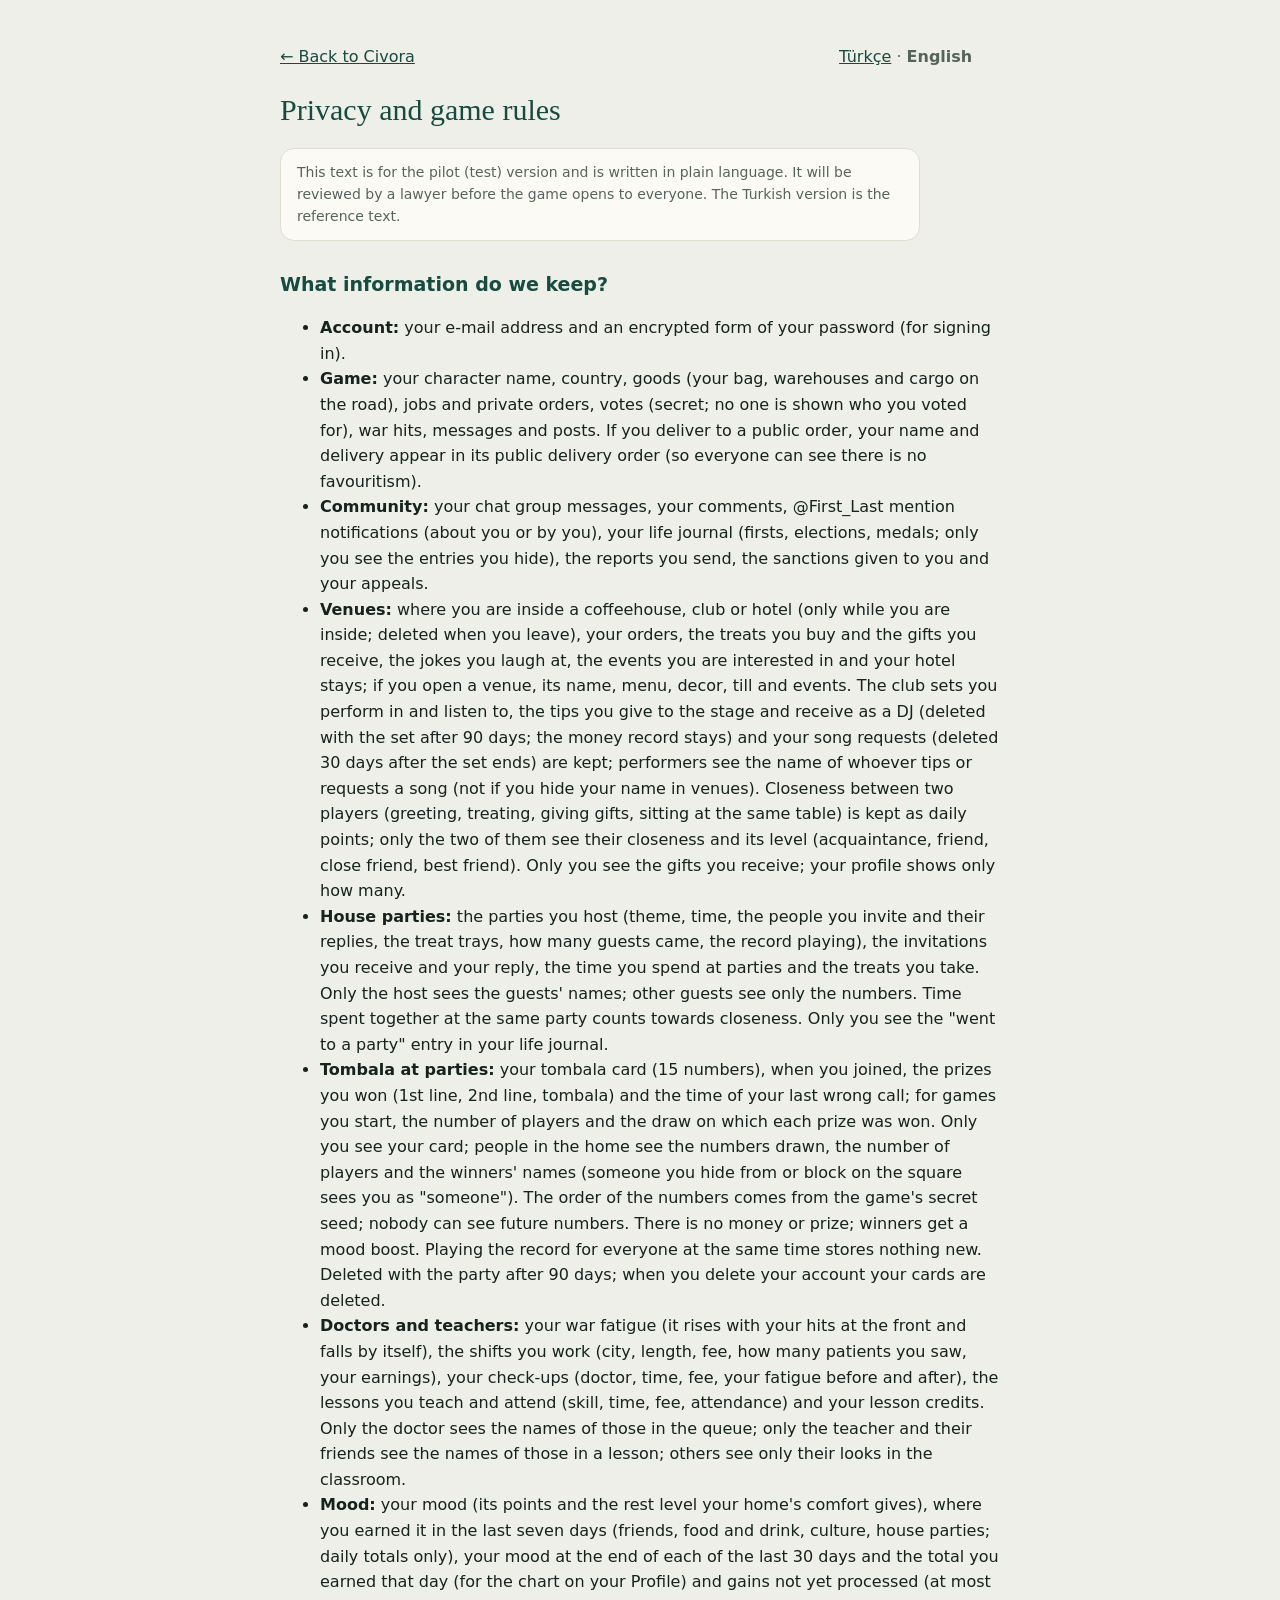
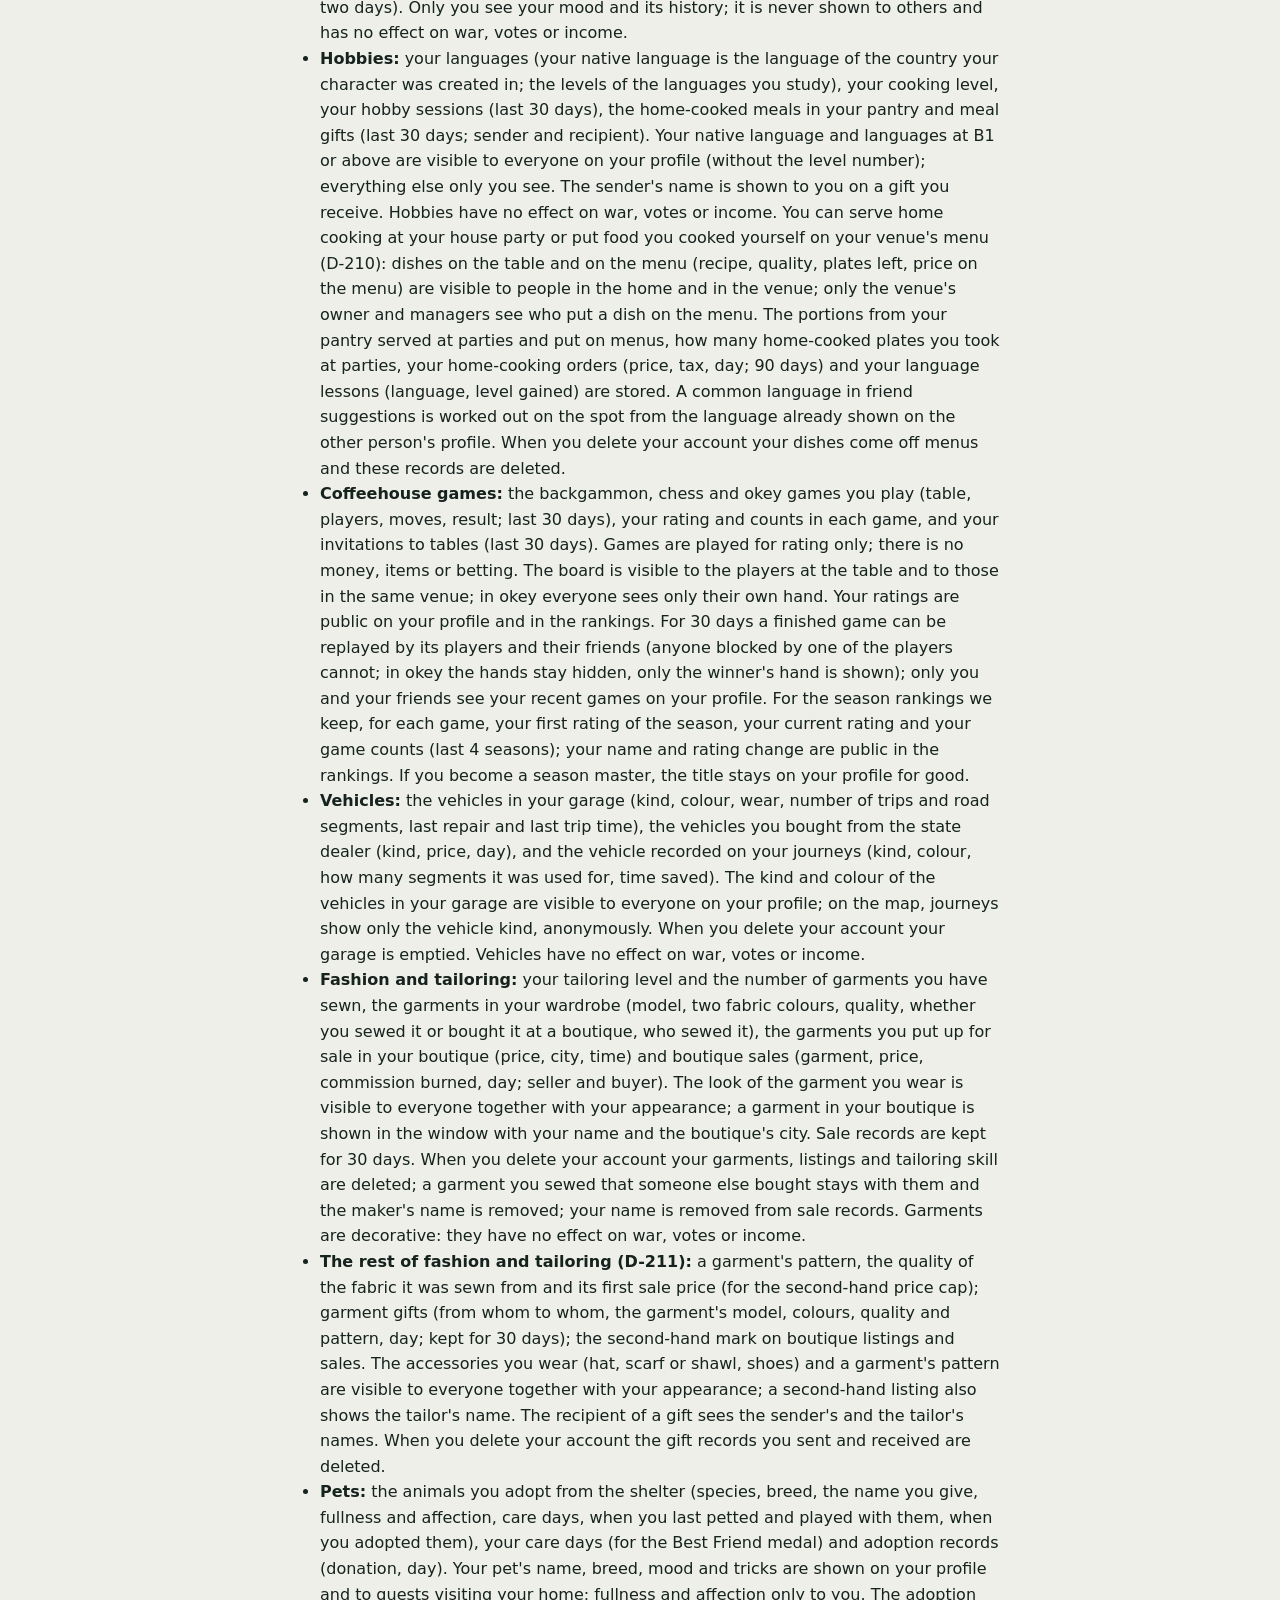
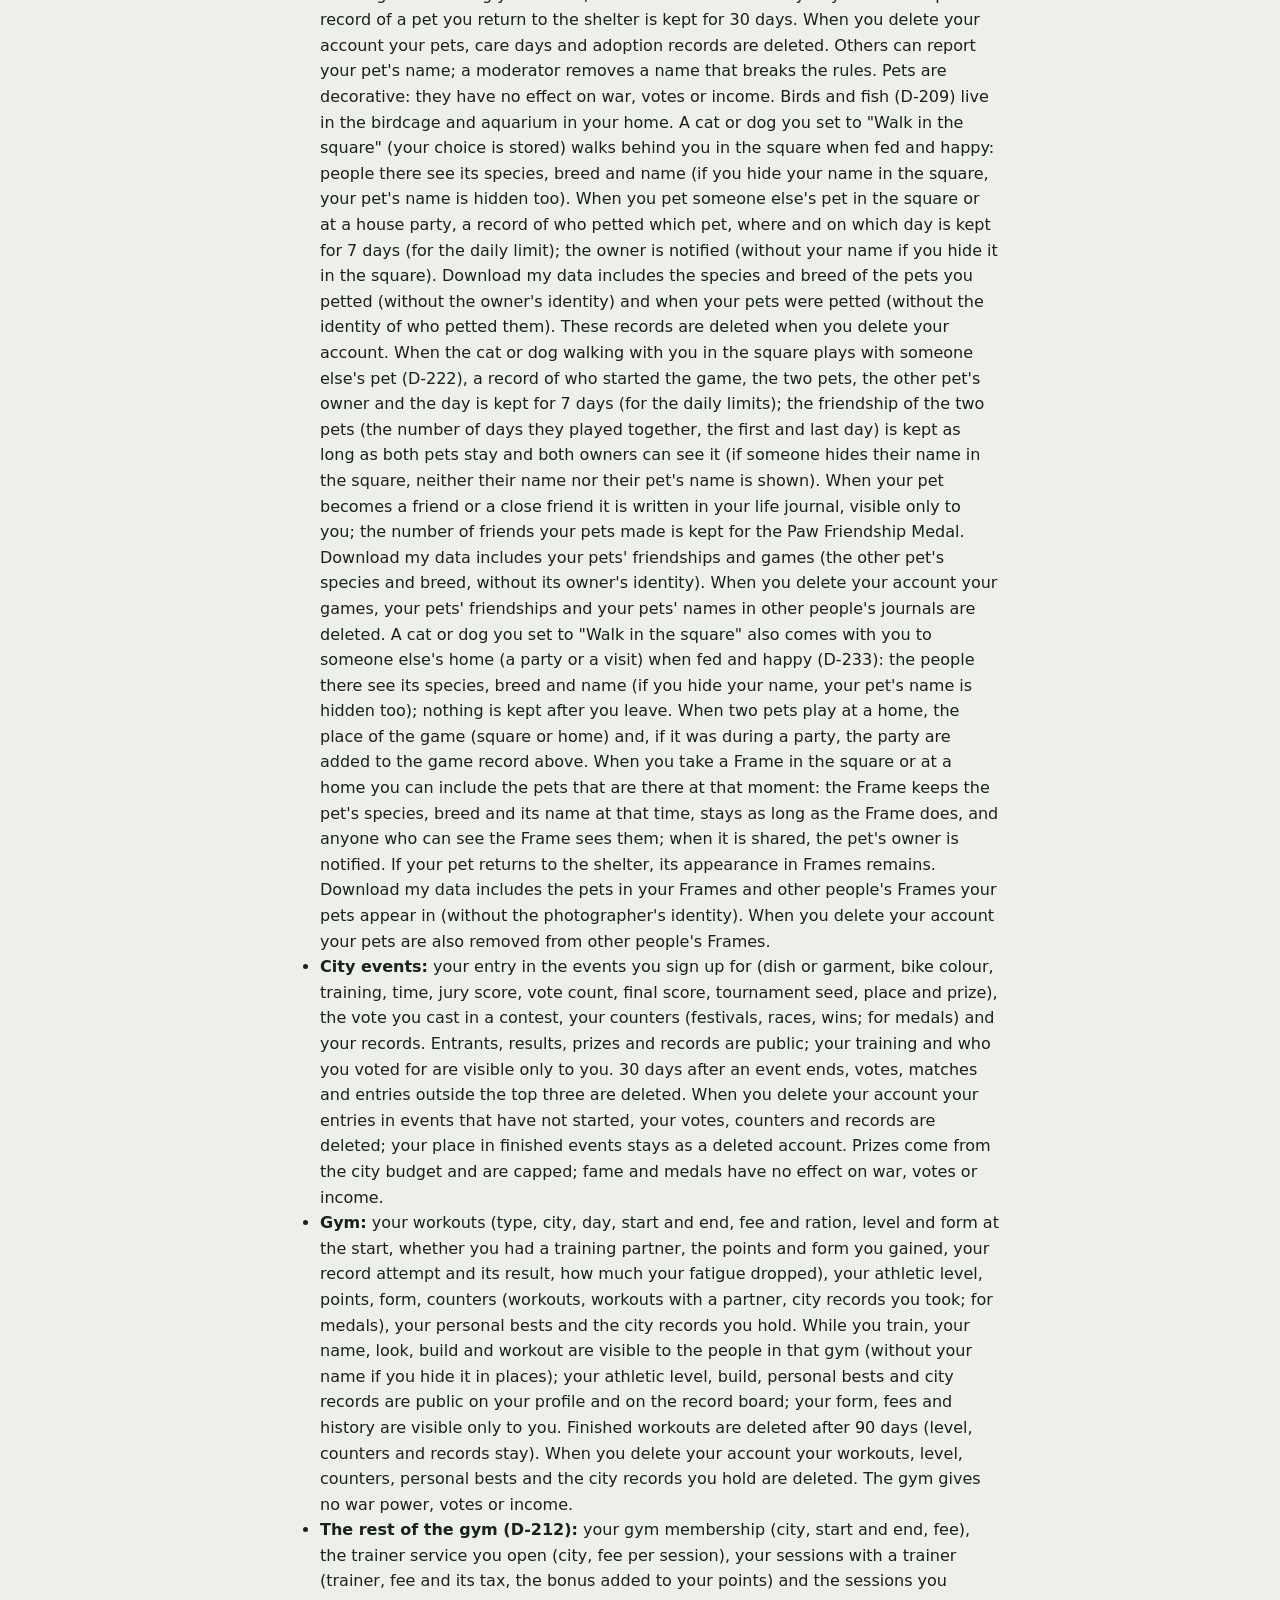
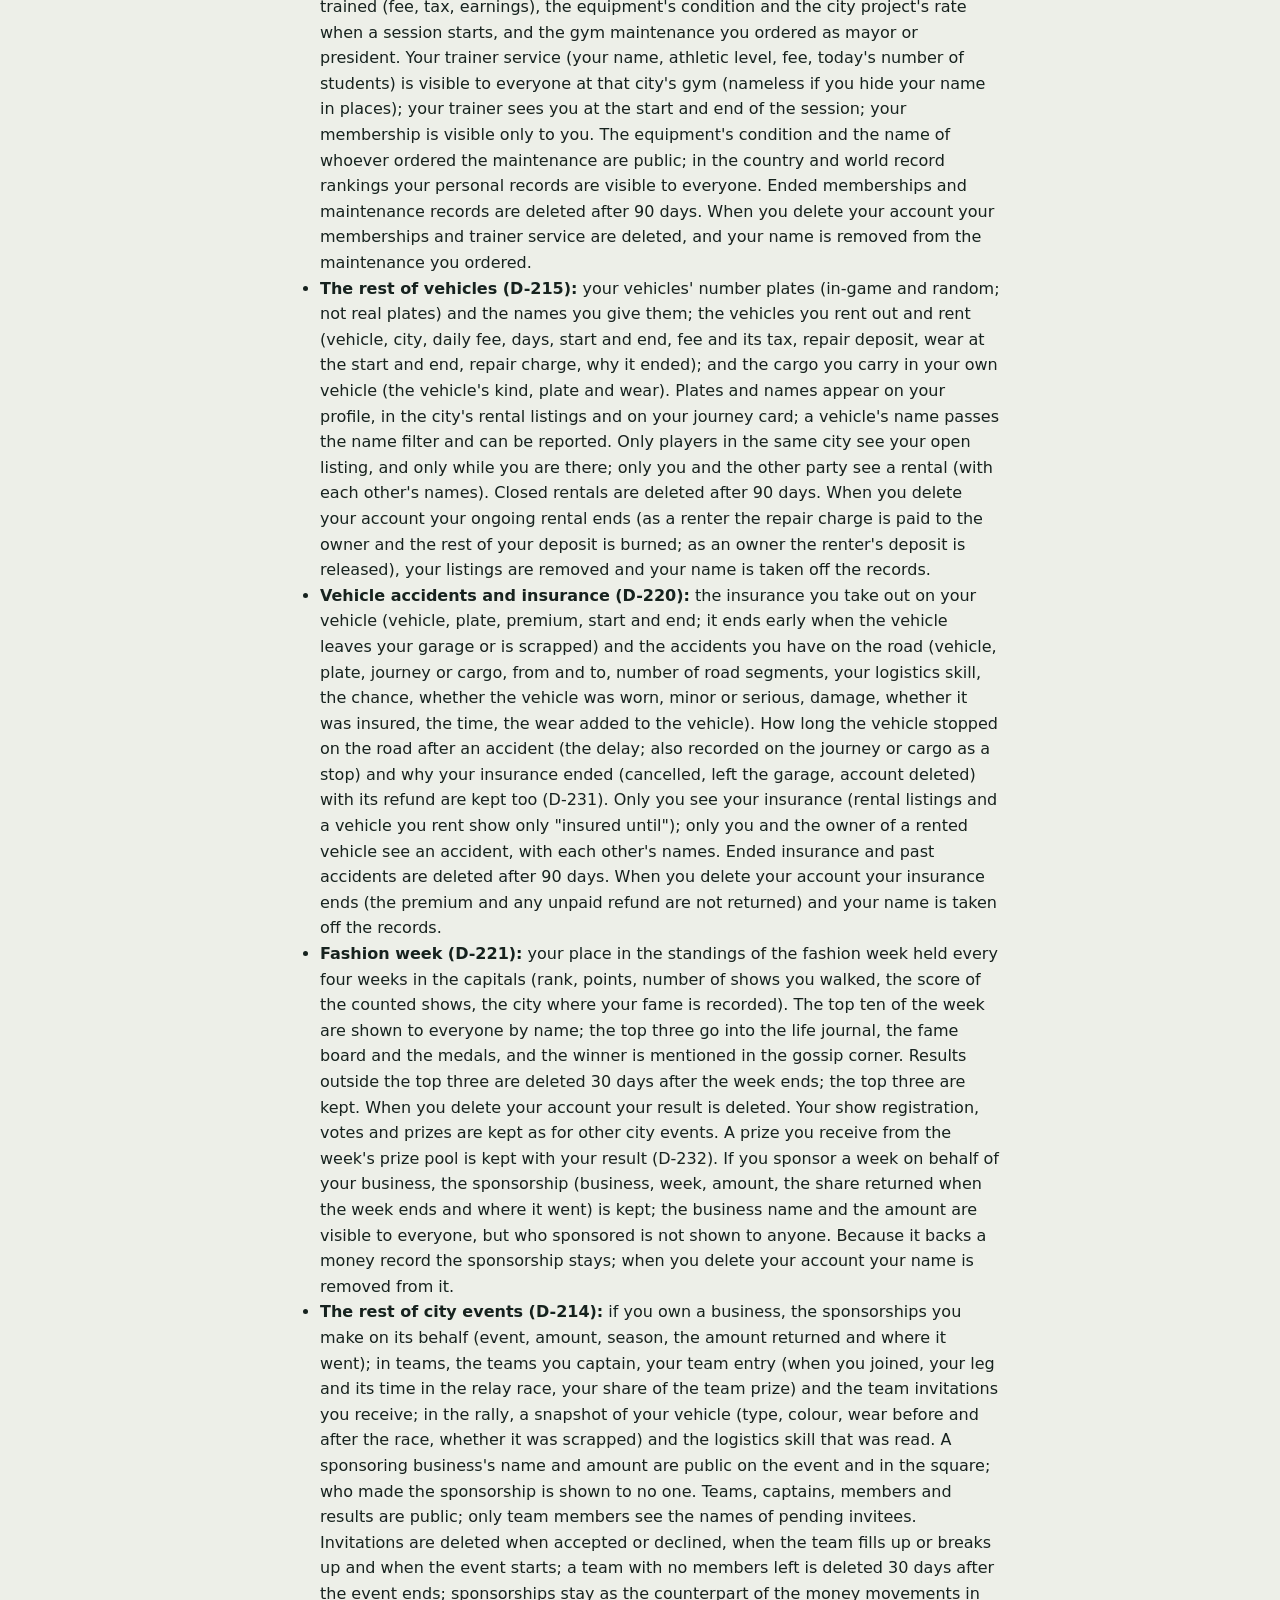
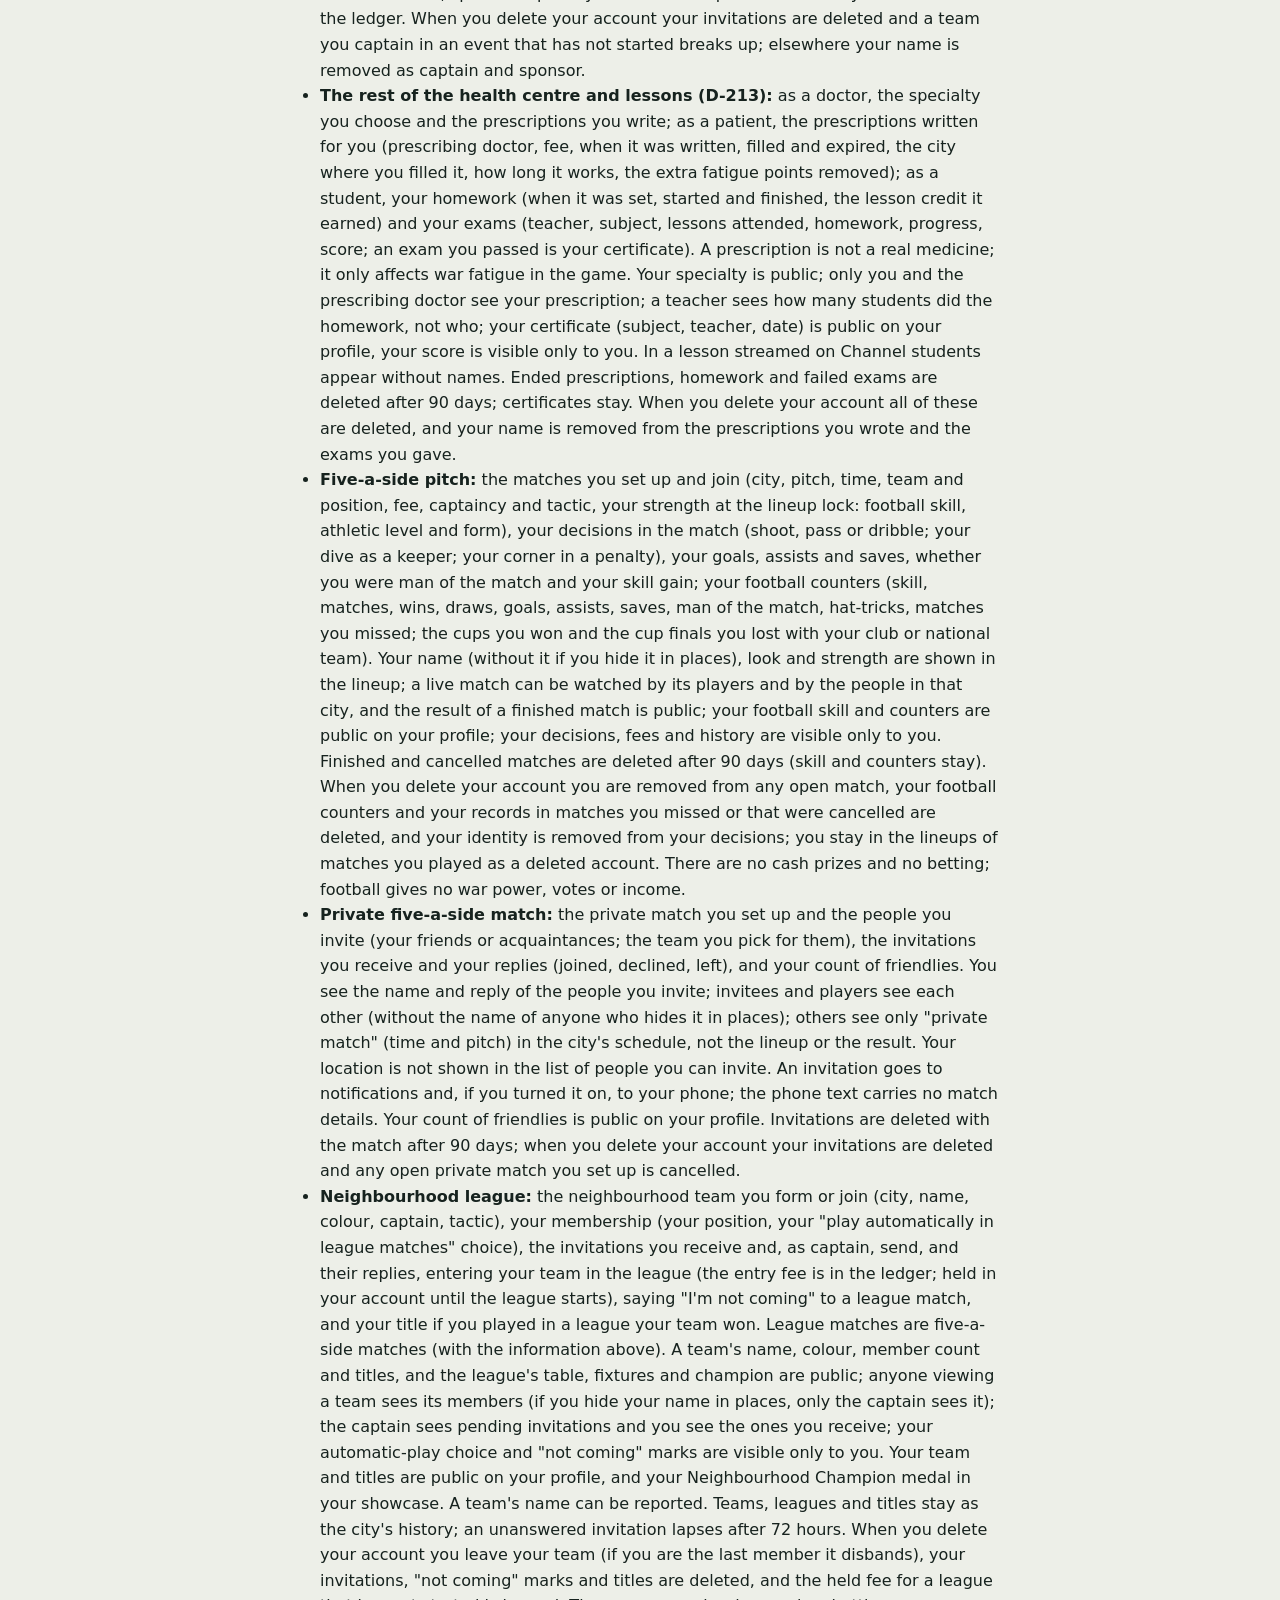
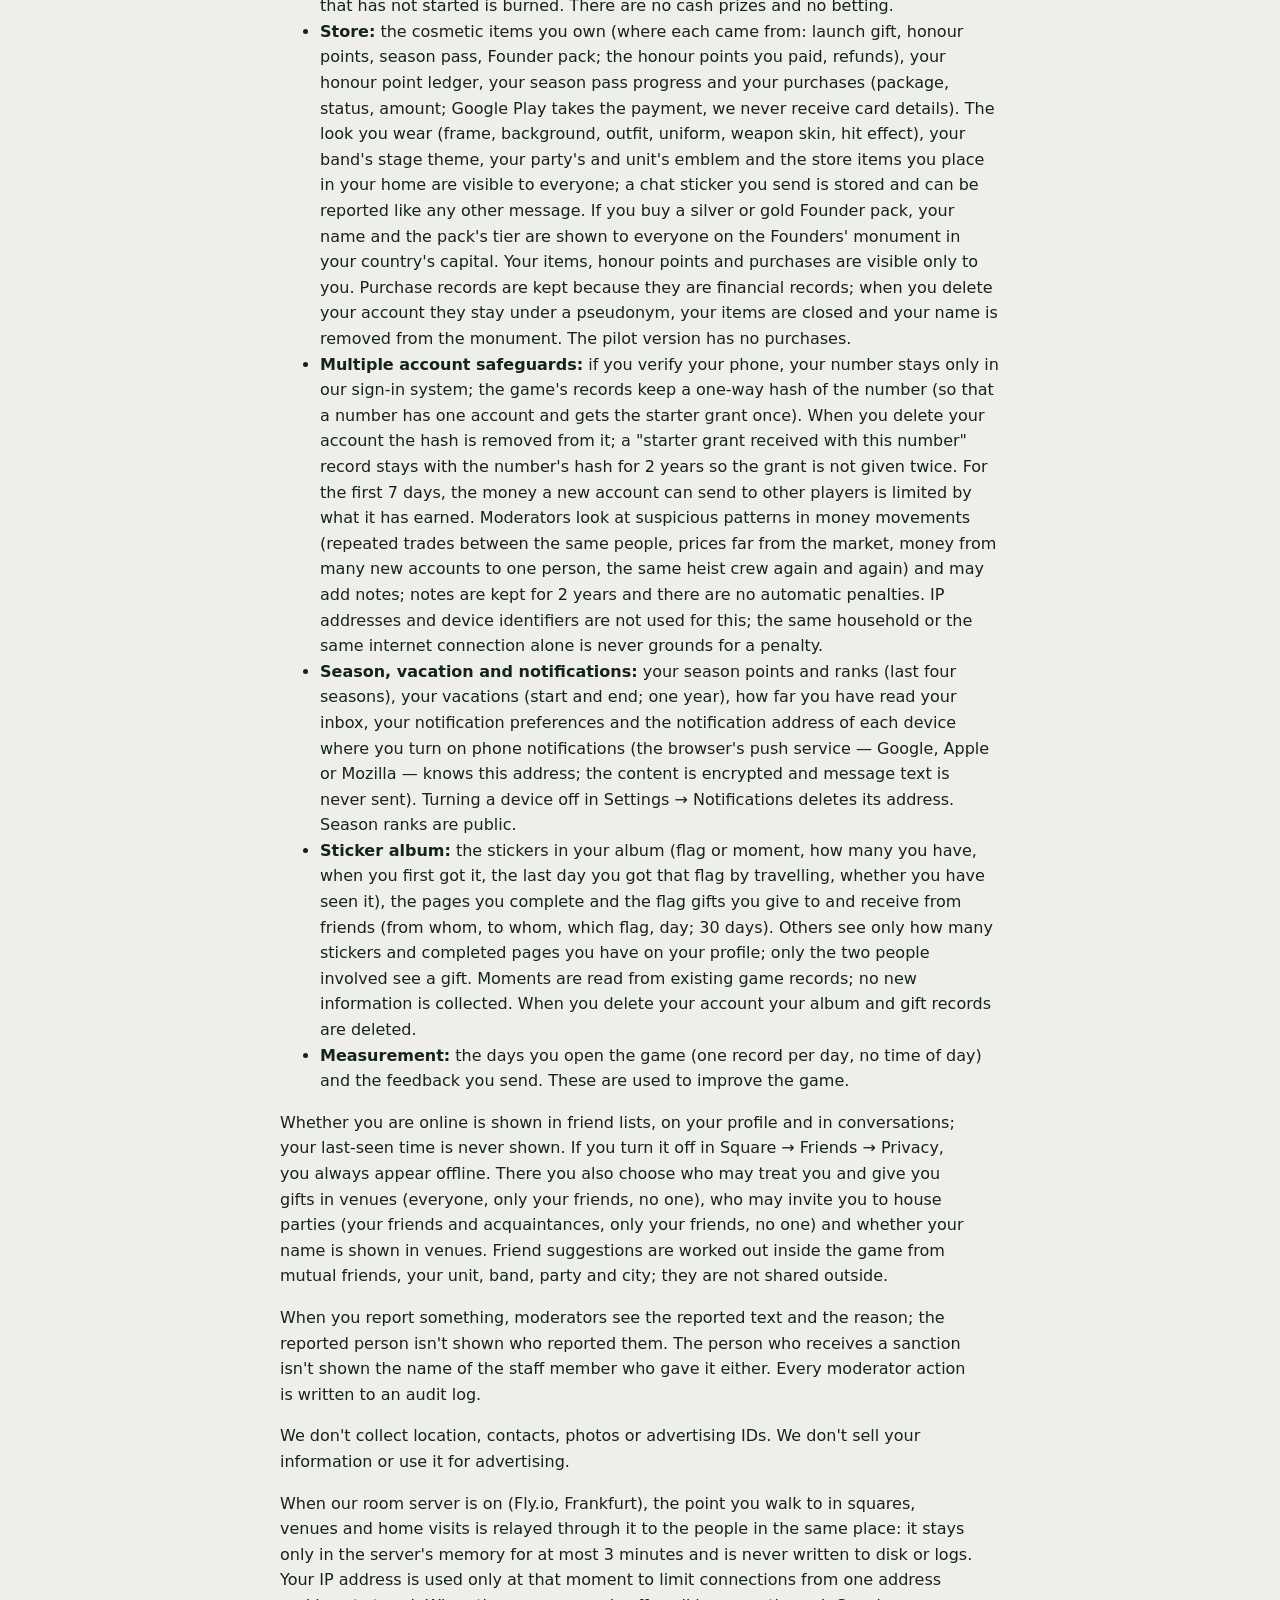
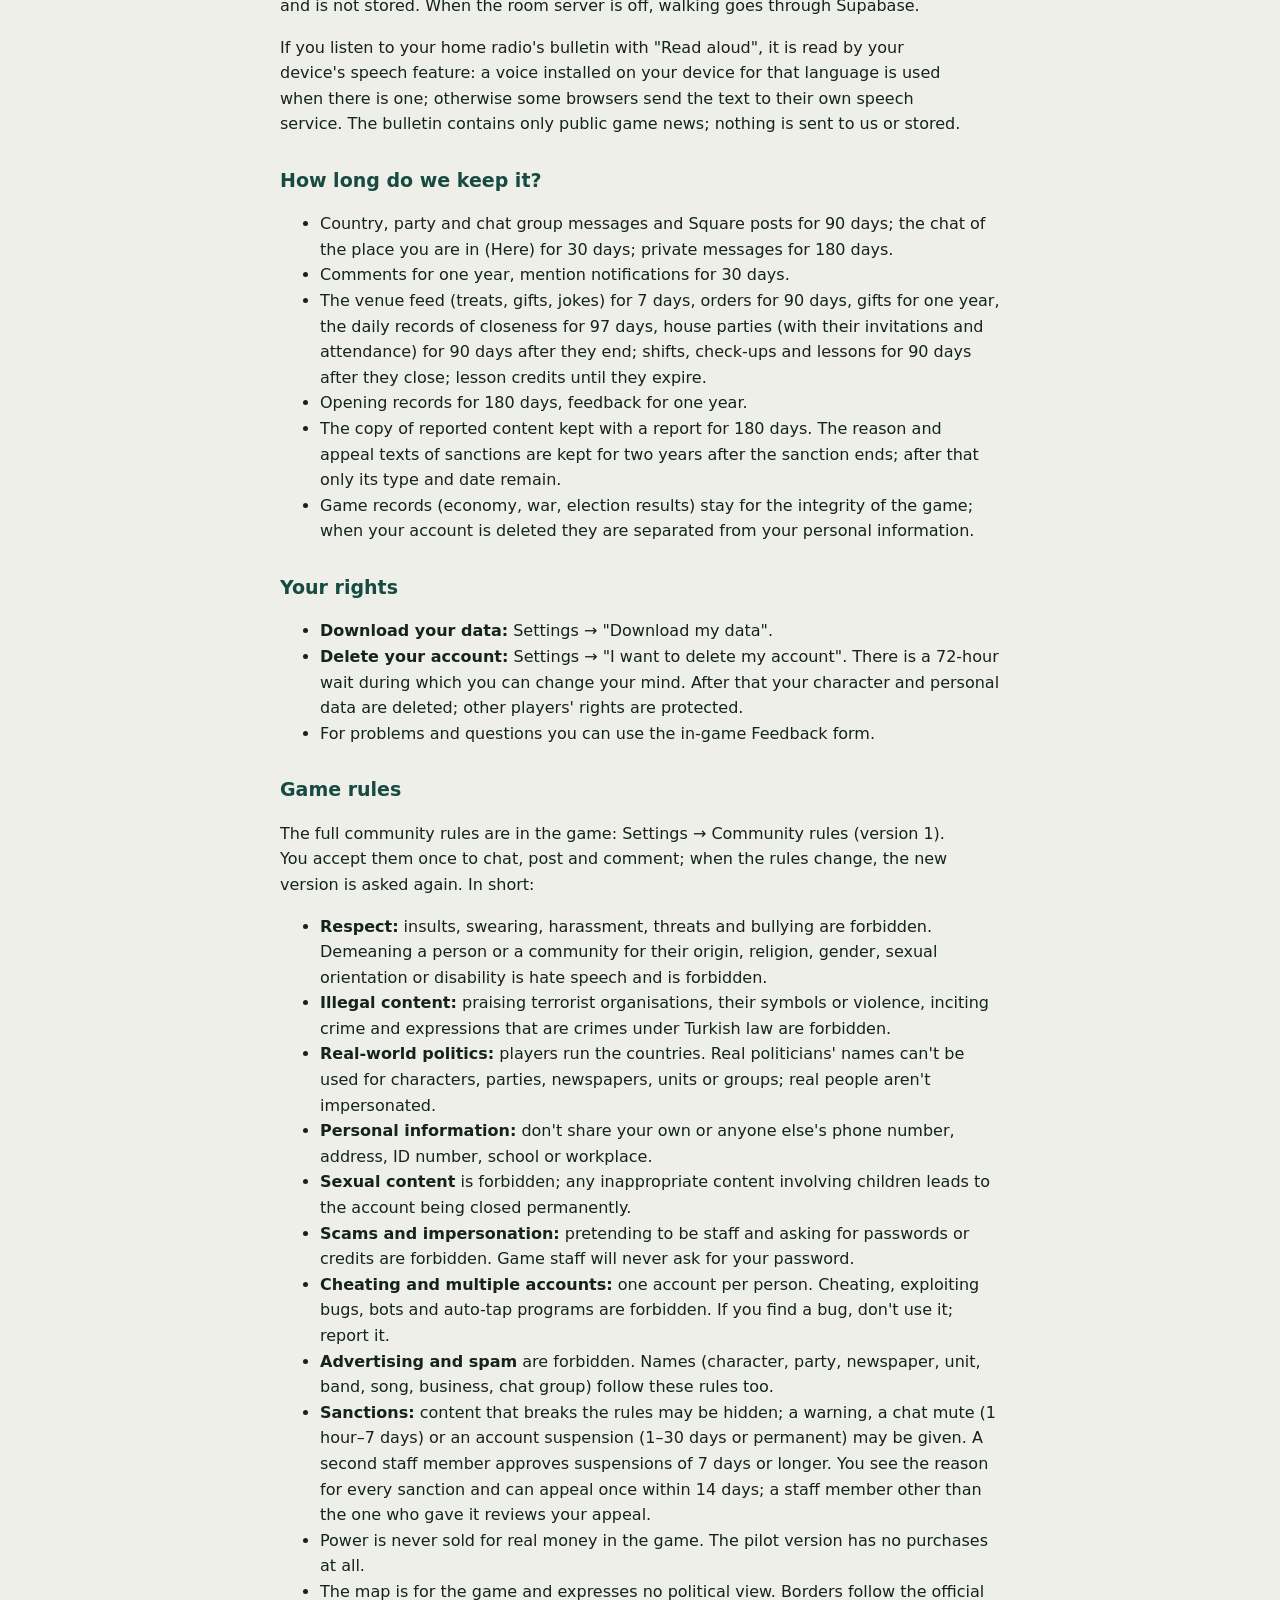
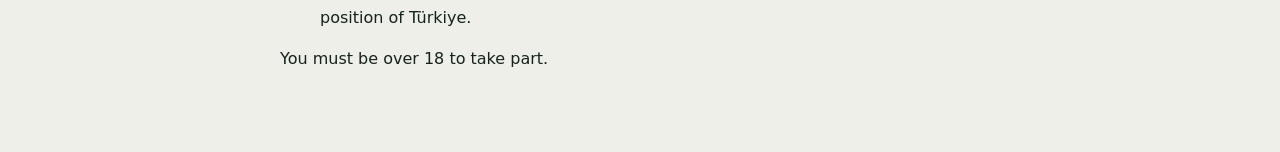
==== commit b92212e7: "Oyun ekranları 2026-11-12-8094c592-475d08f" ====
--- a/site/gizlilik.html
+++ b/site/gizlilik.html
@@ -30,7 +30,7 @@
     <li><b>Hesap:</b> e-posta adresin ve parolanın şifrelenmiş hâli (giriş için).</li>
     <li><b>Oyun:</b> karakter adın, ülken, malların (çantan, depoların ve yoldaki kargoların), işlerin ve özel siparişlerin, oyların (gizli; kime oy verdiğin kimseye gösterilmez), savaş vuruşların, mesajların ve paylaşımların. Kamu siparişine teslim edersen adın ve teslimin herkese açık teslim sırasında görünür (kayırma olmadığı görülsün diye).</li>
     <li><b>Topluluk:</b> sohbet grubu mesajların, yorumların, senden ya da senin bahsettiğin @Ad_Soyad bildirimleri, yaşam günlüğün (ilkler, seçimler, madalyalar; gizlediğin kayıtları yalnız sen görürsün), gönderdiğin raporlar, sana verilen yaptırımlar ve itirazların.</li>
-    <li><b>Mekânlar:</b> kahvehanede, kulüpte ya da otelde bulunduğun yer (yalnız içerideyken; çıkınca silinir), siparişlerin, ısmarladıkların ve aldığın hediyeler, güldüğün fıkralar, ilgilendiğin etkinlikler ve otel konaklamaların; mekân açtıysan mekânının adı, menüsü, dekoru, kasası ve etkinlikleri. İki oyuncu arasındaki yakınlık (selamlaşmak, ısmarlamak, hediye vermek, aynı masada oturmak) her gün puan olarak tutulur; yakınlığı ve basamağını (tanıdık, arkadaş, yakın dost, kanka) yalnız iki taraf görür. Aldığın hediyeleri yalnız sen görürsün; profilinde yalnız sayısı görünür.</li>
+    <li><b>Mekânlar:</b> kahvehanede, kulüpte ya da otelde bulunduğun yer (yalnız içerideyken; çıkınca silinir), siparişlerin, ısmarladıkların ve aldığın hediyeler, güldüğün fıkralar, ilgilendiğin etkinlikler ve otel konaklamaların; mekân açtıysan mekânının adı, menüsü, dekoru, kasası ve etkinlikleri. Kulüpte sahneye çıktığın ve dinlediğin setler, sahneye verdiğin ve DJ olarak aldığın bahşişler (setle birlikte 90 gün sonra silinir; para kaydı kalır) ve şarkı isteklerin (set bittikten 30 gün sonra silinir) tutulur; bahşiş verenin ve şarkı isteyenin adını sahnedekiler görür (adını mekânlarda gizlediysen görmez). İki oyuncu arasındaki yakınlık (selamlaşmak, ısmarlamak, hediye vermek, aynı masada oturmak) her gün puan olarak tutulur; yakınlığı ve basamağını (tanıdık, arkadaş, yakın dost, kanka) yalnız iki taraf görür. Aldığın hediyeleri yalnız sen görürsün; profilinde yalnız sayısı görünür.</li>
     <li><b>Ev partisi:</b> verdiğin partiler (tema, zaman, davet ettiklerin ve yanıtları, ikram tepsileri, gelen misafir sayısı, çalan plak), aldığın davetler ve yanıtın, katıldığın partilerde geçen süre ve aldığın ikram. Davetlilerin adlarını yalnız ev sahibi görür; öteki davetliler yalnız sayıyı görür. Aynı partide birlikte geçen süre yakınlığa sayılır. "Partiye katıldı" kaydını yaşam günlüğünde yalnız sen görürsün.</li>
     <li><b>Partide tombala:</b> partide oynadığın tombalanın kartın (15 sayı), katıldığın an, aldığın dereceler (1. çinko, 2. çinko, tombala) ve son yanlış iddianın anı; başlattığın oyunlarda oyuncu sayısı ve derecelerin çekilişi. Kartını yalnız sen görürsün; evdekiler çekilen sayıları, oyuncu sayısını ve kazananların adını görür (adını meydanda gizlediğin ya da engellediğin kişi seni "biri" olarak görür). Sayıların sırası oyunun gizli tohumundan hesaplanır; gelecek sayıları kimse göremez. Para ve ödül yoktur; kazanana keyif. Plağın evdekilerde aynı anda çalması için yeni bir şey saklanmaz. Partiyle birlikte 90 gün sonra silinir; hesabını silince kartların silinir.</li>
     <li><b>Doktor ve öğretmen:</b> savaş yorgunluğun (cephedeki vuruşlarla artar, kendiliğinden azalır), tuttuğun nöbetler (şehir, süre, ücret, muayene ettiğin hasta sayısı, kazancın), muayenelerin (doktor, saat, ücret, yorgunluğun önce ve sonra), verdiğin ve yazıldığın dersler (beceri, saat, ücret, katılım) ve ders hakların. Sıradakilerin adlarını yalnız doktor, derstekilerin adlarını yalnız öğretmen ve arkadaşları görür; ötekiler sınıfta yalnız görünüşü görür.</li>
@@ -40,18 +40,18 @@
     <li><b>Araçlar:</b> garajındaki araçlar (tür, renk, aşınma, yolculuk ve yol sayısı, son onarım ve son yolculuk zamanı), devletin bayisinden aldığın araçlar (tür, fiyat, gün) ve yolculuklarına yazılan araç (tür, renk, kaç yolda kullanıldığı, kısalan süre). Garajındaki araçların türü ve rengi profilinde herkese görünür; haritadaki yolculuklarda yalnız aracın türü, kimliksiz görünür. Hesabını silince garajındaki araçlar boşaltılır. Araçlar savaşa, oylara ya da gelire etki etmez.</li>
     <li><b>Moda ve terzi:</b> terzilik seviyen ve diktiğin giysi sayısı, gardırobundaki giysiler (model, iki kumaş rengi, kalite, dikildiği ya da butikten alındığı, diken), butikte satışa koyduğun giysiler (fiyat, şehir, zaman) ve butik satışları (giysi, fiyat, yakılan komisyon, gün; satıcı ve alıcı). Giydiğin giysinin görünüşü görünümünle birlikte herkese görünür; butikteki giysin vitrinde adınla ve butiğin şehriyle görünür. Satış kayıtları 30 gün saklanır. Hesabını silince giysilerin, ilanların ve terzilik becerin silinir; başkasının aldığı ve senin diktiğin giysi onda kalır, dikenin adı silinir; satış kayıtlarından adın çıkarılır. Giysi süstür: savaşa, oylara ya da gelire etki etmez.</li>
     <li><b>Moda ve terzinin kalanı (D-211):</b> giysinin deseni, dikildiği kumaşın kalitesi ve ilk satış fiyatı (ikinci elin tavanı için); giysi hediyeleri (kimden kime, giysinin modeli, renkleri, kalitesi ve deseni, gün; 30 gün saklanır); butik ilanında ve satışında ikinci el işareti. Giydiğin aksesuarlar (şapka, atkı ya da şal, ayakkabı) ve giysinin deseni görünümünle birlikte herkese görünür; ikinci el ilanda dikenin adı da yazar. Hediyeyi alan, gönderenin ve dikenin adını görür. Hesabını silince gönderdiğin ve aldığın hediye kayıtları silinir.</li>
-    <li><b>Evcil hayvan:</b> barınaktan sahiplendiğin hayvanlar (tür, cins, koyduğun ad, tokluk ve sevgi, bakım günleri, son sevme ve oyun anı, sahiplenme anı), bakım günlerin (Can Dostu madalyası için) ve sahiplenme kayıtları (bağış, gün). Hayvanının adı, cinsi, hâli ve numaraları profilinde ve evine gelen misafirlere görünür; tokluk ve sevgi yalnız sana. Barınağa geri verdiğin hayvanın sahiplenme kaydı 30 gün saklanır. Hesabını silince hayvanların, bakım günlerin ve sahiplenme kayıtların silinir. Hayvanın adı başkalarınca raporlanabilir; kurallara uymayan adı moderatör kaldırır. Evcil hayvan süstür: savaşa, oylara ya da gelire etki etmez. Kuş ve balık (D-209) evindeki kuş kafesinde ve akvaryumda yaşar. "Meydana gelsin" dediğin kedi ya da köpek (tercihin saklanır) tok ve mutluyken meydanda arkandan yürür: meydandakiler türünü, cinsini ve adını görür (adını meydanda gizlediysen hayvanının adı da görünmez). Başkasının hayvanını meydanda ya da ev partisinde sevdiğinde kim, hangi hayvanı, nerede ve hangi gün sevdi kaydı 7 gün saklanır (günlük sınır için); hayvanın sahibine haber gider (meydanda adını gizlediysen adın yazılmaz). Verilerimi indir'de sevdiğin hayvanların türü ve cinsi (sahibinin kimliği olmadan) ve hayvanlarını sevenlerin sayısı ve anı (sevenin kimliği olmadan) bulunur. Hesabını silince bu kayıtlar da silinir. Meydanda yanında yürüyen kedin ya da köpeğin başkasının hayvanıyla oynadığında (D-222) oyunu kimin başlattığı, iki hayvan, öteki hayvanın sahibi ve gün kaydı 7 gün saklanır (günlük sınır için); iki hayvanın arkadaşlığı (birlikte oynadıkları gün sayısı, ilk ve son gün) hayvanlar durdukça saklanır ve iki sahip de görür (adını meydanda gizleyenin ne adı ne hayvanının adı görünür). Hayvanın arkadaş ve yakın arkadaş olduğu yaşam günlüğüne yazılır ve yalnız sana görünür; arkadaş edindiği hayvanların sayısı Patili Dostluk Madalyası için saklanır. Verilerimi indir'de hayvanlarının arkadaşlıkları ve oyunlar (öteki hayvanın türü ve cinsi, sahibinin kimliği olmadan) bulunur. Hesabını silince oyunların, hayvanlarının arkadaşlıkları ve başkalarının günlüğünde hayvanlarının adı silinir.</li>
+    <li><b>Evcil hayvan:</b> barınaktan sahiplendiğin hayvanlar (tür, cins, koyduğun ad, tokluk ve sevgi, bakım günleri, son sevme ve oyun anı, sahiplenme anı), bakım günlerin (Can Dostu madalyası için) ve sahiplenme kayıtları (bağış, gün). Hayvanının adı, cinsi, hâli ve numaraları profilinde ve evine gelen misafirlere görünür; tokluk ve sevgi yalnız sana. Barınağa geri verdiğin hayvanın sahiplenme kaydı 30 gün saklanır. Hesabını silince hayvanların, bakım günlerin ve sahiplenme kayıtların silinir. Hayvanın adı başkalarınca raporlanabilir; kurallara uymayan adı moderatör kaldırır. Evcil hayvan süstür: savaşa, oylara ya da gelire etki etmez. Kuş ve balık (D-209) evindeki kuş kafesinde ve akvaryumda yaşar. "Meydana gelsin" dediğin kedi ya da köpek (tercihin saklanır) tok ve mutluyken meydanda arkandan yürür: meydandakiler türünü, cinsini ve adını görür (adını meydanda gizlediysen hayvanının adı da görünmez). Başkasının hayvanını meydanda ya da ev partisinde sevdiğinde kim, hangi hayvanı, nerede ve hangi gün sevdi kaydı 7 gün saklanır (günlük sınır için); hayvanın sahibine haber gider (meydanda adını gizlediysen adın yazılmaz). Verilerimi indir'de sevdiğin hayvanların türü ve cinsi (sahibinin kimliği olmadan) ve hayvanlarını sevenlerin sayısı ve anı (sevenin kimliği olmadan) bulunur. Hesabını silince bu kayıtlar da silinir. Meydanda yanında yürüyen kedin ya da köpeğin başkasının hayvanıyla oynadığında (D-222) oyunu kimin başlattığı, iki hayvan, öteki hayvanın sahibi ve gün kaydı 7 gün saklanır (günlük sınır için); iki hayvanın arkadaşlığı (birlikte oynadıkları gün sayısı, ilk ve son gün) hayvanlar durdukça saklanır ve iki sahip de görür (adını meydanda gizleyenin ne adı ne hayvanının adı görünür). Hayvanın arkadaş ve yakın arkadaş olduğu yaşam günlüğüne yazılır ve yalnız sana görünür; arkadaş edindiği hayvanların sayısı Patili Dostluk Madalyası için saklanır. Verilerimi indir'de hayvanlarının arkadaşlıkları ve oyunlar (öteki hayvanın türü ve cinsi, sahibinin kimliği olmadan) bulunur. Hesabını silince oyunların, hayvanlarının arkadaşlıkları ve başkalarının günlüğünde hayvanlarının adı silinir. "Meydana gelsin" dediğin kedi ya da köpek tok ve mutluyken başkasının evine (parti ya da misafirlik) de seninle gelir (D-233): evdekiler türünü, cinsini ve adını görür (adını gizlediysen hayvanının adı da görünmez); evden çıkınca kayıt kalmaz. Evde iki hayvan oynayınca oyunun yeri (meydan ya da ev) ve partide oynandıysa parti de yukarıdaki oyun kaydına yazılır. Meydanda ya da evde Kare çekerken o an orada olan hayvanları Kare'ye alabilirsin: Kare'de hayvanın türü, cinsi ve o anki adı saklanır, Kare durdukça kalır ve Kare'yi görebilen herkes görür; paylaşılınca hayvanın sahibine haber gider. Hayvanın barınağa dönse de Kare'deki görünüşü kalır. Verilerimi indir'de Kare'lerindeki hayvanlar ve hayvanlarının girdiği başkalarının Kare'leri (Kare'yi çekenin kimliği olmadan) bulunur. Hesabını silince hayvanların başkalarının Kare'lerinden de çıkarılır.</li>
     <li><b>Şehir etkinlikleri:</b> kaydolduğun etkinliklerdeki kaydın (porsiyon ya da giysi, bisikletin rengi, hazırlık, süre, jüri puanı, oy sayısı, son puan, turnuvadaki sıra, yer ve ödül), yarışmada verdiğin oy, sayaçların (şenlik, yarış, birincilik; madalyalar için) ve rekorların. Kayıtlılar, sonuçlar, ödüller ve rekorlar herkese açıktır; hazırlığın ve kime oy verdiğin yalnız sana. Etkinlik bittikten 30 gün sonra oylar, maçlar ve ilk üç dışındaki kayıtlar silinir. Hesabını silince başlamamış etkinliklerdeki kayıtların, oyların, sayaçların ve rekorların silinir; bitmiş etkinliklerdeki yerin silinmiş hesap olarak kalır. Ödüller belediye bütçesinden gelir ve tavanlıdır; ün ve madalya savaşa, oylara ya da gelire etki etmez.</li>
     <li><b>Spor salonu:</b> antrenmanların (tür, şehir, gün, başlangıç ve bitiş, ücret ve erzak, başlangıçtaki seviye ve form, antrenman arkadaşın olup olmadığı, kazandığın puan, form, rekor denemesi ve sonucu, yorgunluğun azalması), atletik seviyen, puanın, formun, sayaçların (antrenman, arkadaşla antrenman, aldığın şehir rekoru; madalyalar için), kişisel rekorların ve tuttuğun şehir rekorları. Salonda çalışırken adın, görünümün, vücudun ve antrenmanın o salondakilere görünür (adını yerlerde gizlediysen adsız); atletik seviyen, vücudun, kişisel rekorların ve şehir rekorların profilinde ve rekor tablosunda herkese açıktır; formun, ücretlerin ve geçmişin yalnız sana. Biten antrenmanlar 90 gün sonra silinir (seviye, sayaçlar ve rekorlar kalır). Hesabını silince antrenmanların, seviyen, sayaçların, kişisel rekorların ve tuttuğun şehir rekorları silinir. Spor savaş gücü, oy ya da gelir vermez.</li>
     <li><b>Spor salonunun kalanı (D-212):</b> salon üyeliğin (şehir, başlangıç ve bitiş, ücret), açtığın antrenörlük (şehir, seans başına ücret), antrenörle seansların (antrenör, ücret ve vergisi, puanına eklenen artı) ve antrenörü olduğun seanslar (ücret, vergi, kazanç), seans başlarken aletlerin durumu ve şehrin projesinin oranı, başkansan yaptırdığın salon bakımları. Antrenörlüğün (adın, atletik seviyen, ücretin, bugünkü öğrenci sayın) o şehrin salonundakilere görünür (adını yerlerde gizlediysen adsız); antrenörün seni seansın başında ve sonunda görür; üyeliğin yalnız sana. Aletlerin durumu ve bakımı yaptıranın adı herkese açıktır; ülke ve dünya rekor sıralamasında kişisel rekorların herkese görünür. Biten üyelikler ve bakım kayıtları 90 gün sonra silinir. Hesabını silince üyeliklerin ve antrenörlüğün silinir, yaptırdığın bakımlarda adın boşalır.</li>
     <li><b>Araçların kalanı (D-215):</b> araçlarının plakası (oyun içi, rastgele; gerçek bir plaka değildir) ve verdiğin ad; kiraya verdiğin ve kiraladığın araçlar (araç, şehir, günlük ücret, gün, başlangıç ve bitiş, ücret ve vergisi, onarım rezervi, başta ve sonda aşınma, onarım bedeli, bitiş sebebi); kendi aracınla taşıdığın kargolar (aracın türü, plakası ve aşınması). Plaka ve ad profilinde, şehrin kiralık araçlarında ve yolculuğunun kartında görünür; aracın adı ad süzgecinden geçer ve raporlanabilir. Açık ilanını yalnız aynı şehirdeki oyuncular, sen oradayken görür; kiralamayı yalnız sen ve karşı taraf görürsün (birbirinizin adıyla). Kapanan kiralamalar 90 gün sonra silinir. Hesabını silince süren kiralaman biter (kiracıysan onarım bedeli sahibine ödenir, rezervin kalanı yakılır; sahibiysen kiracının rezervi serbest kalır), ilanların kalkar ve adın kayıtlardan çıkarılır.</li>
-    <li><b>Araçta kaza ve sigorta (D-220):</b> aracına yaptırdığın sigorta (araç, plaka, bedel, başlangıç ve bitiş; araç garajdan çıkınca ya da hurdaya ayrılınca erken bitiş) ve yolda geçirdiğin kazalar (araç, plaka, yolculuk ya da kargo, nereden nereye, yol sayısı, lojistik becerin, olasılık, aracın yıpranmışlığı, hafif ya da ağır, hasar, sigortalı mıydı, an, araca eklenen aşınma). Sigortanı yalnız sen görürsün (kiralık ilanda ve kiraladığın araçta yalnız "sigortalı, şu güne dek" yazar); kazayı yalnız sen ve kiralık aracın sahibi görür, birbirinizin adıyla. Biten sigorta ve olmuş kaza 90 gün sonra silinir. Hesabını silince sigortaların biter (bedel geri verilmez) ve adın kayıtlardan çıkarılır.</li>
-    <li><b>Moda haftası (D-221):</b> dört haftada bir başkentlerdeki moda haftası defilelerinde haftanın sıralamasındaki yerin (yer, puan, yürüdüğün defile sayısı, sayılan defilelerin puanı, ününün yazıldığı şehir). Haftanın ilk onu adlarıyla herkese görünür; ilk üç yaşam günlüğüne, ün tablosuna ve madalyalara yazılır, haftanın birincisi dedikodu köşesinde anılır. İlk üç dışındaki sonuçlar hafta bittikten 30 gün sonra silinir; ilk üç kalır. Hesabını silince sonucun silinir. Defileye kaydın, oyun ve ödülün şehir etkinliklerindeki gibi saklanır.</li>
+    <li><b>Araçta kaza ve sigorta (D-220):</b> aracına yaptırdığın sigorta (araç, plaka, bedel, başlangıç ve bitiş; araç garajdan çıkınca ya da hurdaya ayrılınca erken bitiş) ve yolda geçirdiğin kazalar (araç, plaka, yolculuk ya da kargo, nereden nereye, yol sayısı, lojistik becerin, olasılık, aracın yıpranmışlığı, hafif ya da ağır, hasar, sigortalı mıydı, an, araca eklenen aşınma). Kazada aracın yolda durduğu süre (gecikme; yolculuğa ya da kargoya duruş olarak da yazılır) ve sigortanın bitiş nedeni (iptal, garajdan çıkış, hesap silme) ile iadesi de saklanır (D-231). Sigortanı yalnız sen görürsün (kiralık ilanda ve kiraladığın araçta yalnız "sigortalı, şu güne dek" yazar); kazayı yalnız sen ve kiralık aracın sahibi görür, birbirinizin adıyla. Biten sigorta ve olmuş kaza 90 gün sonra silinir. Hesabını silince sigortaların biter (bedel ve ödenmemiş iade geri verilmez) ve adın kayıtlardan çıkarılır.</li>
+    <li><b>Moda haftası (D-221):</b> dört haftada bir başkentlerdeki moda haftası defilelerinde haftanın sıralamasındaki yerin (yer, puan, yürüdüğün defile sayısı, sayılan defilelerin puanı, ününün yazıldığı şehir). Haftanın ilk onu adlarıyla herkese görünür; ilk üç yaşam günlüğüne, ün tablosuna ve madalyalara yazılır, haftanın birincisi dedikodu köşesinde anılır. İlk üç dışındaki sonuçlar hafta bittikten 30 gün sonra silinir; ilk üç kalır. Hesabını silince sonucun silinir. Defileye kaydın, oyun ve ödülün şehir etkinliklerindeki gibi saklanır. Haftanın ödül havuzundan aldığın ödül sonucunla birlikte saklanır (D-232). İşletmen adına haftaya sponsor olursan sponsorluk (işletme, hafta, tutar, hafta bitince dönen pay ve nereye döndüğü) saklanır; işletmenin adı ve tutar herkese görünür, sponsor olan kişinin kim olduğu kimseye görünmez. Sponsorluk para kaydının karşılığı olduğu için kalır; hesabını silince adın ondan çıkarılır.</li>
     <li><b>Şehir etkinliklerinin kalanı (D-214):</b> işletme sahibiysen işletmen adına yaptığın sponsorluklar (etkinlik, tutar, sezon, dönen tutar ve nereye döndüğü); takımlarda kaptanı olduğun takımlar, takım kaydın (takıma giriş anı, bayrak koşusunda etabın ve süresi, ödülün takım payı) ve sana gelen takım davetleri; rallide aracının o anki kaydı (tür, renk, yarıştan önceki ve sonraki aşınma, hurdaya ayrıldı mı) ve okunan lojistik becerin. Sponsor işletmenin adı ve tutarı etkinlikte ve meydanda herkese açıktır; sponsor olanın kim olduğu kimseye gösterilmez. Takımlar, kaptanlar, üyeler ve sonuçlar herkese açıktır; bekleyen davetlilerin adını yalnız takımın üyeleri görür. Davetler kabul, ret, takımın dolması ya da dağılması ve etkinliğin başlamasıyla silinir; üyesi kalmayan takım etkinlik bittikten 30 gün sonra silinir; sponsorluklar defterdeki para hareketlerinin karşılığı olarak kalır. Hesabını silince davetlerin silinir, başlamamış etkinlikte kaptanı olduğun takım dağılır; öteki kayıtlarda kaptan ve sponsor olarak adın boşalır.</li>
     <li><b>Sağlık ocağı ve derslerin kalanı (D-213):</b> doktorsan seçtiğin uzmanlık ve yazdığın reçeteler; hastaysan sana yazılan reçeteler (yazan doktor, ücret, yazıldığı, alındığı ve süresinin geçtiği an, aldığın şehir, etkinin süresi, yorgunluğundan düşülen ek puan); öğrenciysen ödevlerin (verildiği, başladığın ve bitirdiğin an, kazandırdığı ders hakkı) ve sınavların (öğretmen, konu, gelinen ders, ödev, ilerleme, puan; geçtiğin sınav belgendir). Reçete gerçek ilaç değildir; yalnız oyundaki savaş yorgunluğunu etkiler. Uzmanlığın herkese açıktır; reçeteni yalnız sen ve yazan doktor görür; öğretmen kaç öğrencinin ödev yaptığını görür, kimin yaptığını görmez; belgen (konu, öğretmen, tarih) profilinde herkese açıktır, puanın yalnız sana. Kanal'da yayınlanan derste öğrenciler adsız görünür. Biten reçeteler, ödevler ve geçilemeyen sınavlar 90 gün sonra silinir; belge kalır. Hesabını silince bunların hepsi silinir; yazdığın reçetelerde ve verdiğin sınavlarda adın boşalır.</li>
-    <li><b>Halı saha:</b> kurduğun ve katıldığın maçlar (şehir, saha, saat, takım ve mevki, ücret, kaptanlık ve taktik, kilitteki gücün: futbol becerisi, atletik seviye ve form), maçtaki kararların (şut, pas ya da çalım; kalecide yön; penaltıda köşe), golün, asistin, kurtarışın, maçın adamı olup olmadığın ve beceri artışın; futbol sayaçların (beceri, maç, galibiyet, beraberlik, gol, asist, kurtarış, maçın adamı, hat-trick, gelmediğin maç). Maçın kadrosunda adın (adını yerlerde gizlediysen adsız), görünümün ve gücün görünür; canlı maçı maçta oynayanlar ve o şehirde bulunanlar izler, biten maçın sonucu herkese açıktır; futbol becerin ve sayaçların profilinde herkese açıktır; kararların, ücretlerin ve geçmişin yalnız sana. Biten ve iptal edilen maçlar 90 gün sonra silinir (beceri ve sayaçlar kalır). Hesabını silince açık maçtaki kaydın çıkar, futbol sayaçların ve gelmediğin ya da iptal edilen maçlardaki kayıtların silinir, kararlarından kimliğin çıkarılır; oynadığın maçların kadrosunda silinmiş hesap olarak kalırsın. Para ödülü ve bahis yoktur; futbol savaş gücü, oy ya da gelir vermez.</li>
+    <li><b>Halı saha:</b> kurduğun ve katıldığın maçlar (şehir, saha, saat, takım ve mevki, ücret, kaptanlık ve taktik, kilitteki gücün: futbol becerisi, atletik seviye ve form), maçtaki kararların (şut, pas ya da çalım; kalecide yön; penaltıda köşe), golün, asistin, kurtarışın, maçın adamı olup olmadığın ve beceri artışın; futbol sayaçların (beceri, maç, galibiyet, beraberlik, gol, asist, kurtarış, maçın adamı, hat-trick, gelmediğin maç; kulübünle ya da millî takımla kazandığın kupa ve kaybettiğin kupa finali). Maçın kadrosunda adın (adını yerlerde gizlediysen adsız), görünümün ve gücün görünür; canlı maçı maçta oynayanlar ve o şehirde bulunanlar izler, biten maçın sonucu herkese açıktır; futbol becerin ve sayaçların profilinde herkese açıktır; kararların, ücretlerin ve geçmişin yalnız sana. Biten ve iptal edilen maçlar 90 gün sonra silinir (beceri ve sayaçlar kalır). Hesabını silince açık maçtaki kaydın çıkar, futbol sayaçların ve gelmediğin ya da iptal edilen maçlardaki kayıtların silinir, kararlarından kimliğin çıkarılır; oynadığın maçların kadrosunda silinmiş hesap olarak kalırsın. Para ödülü ve bahis yoktur; futbol savaş gücü, oy ya da gelir vermez.</li>
     <li><b>Halı sahada özel maç:</b> kurduğun özel maç ve davet ettiklerin (arkadaşların ya da tanıdıkların; seçtiğin takım), aldığın davetler ve yanıtların (katıldı, katılmadı, ayrıldı), dostluk maçı sayın. Davet ettiğin kişinin adını ve yanıtını sen görürsün; davetliler ve kadrodakiler birbirini görür (adını yerlerde gizleyenin adı görünmez); başkasına şehrin programında yalnız "özel maç" (saat ve saha) görünür, kadro ve sonuç görünmez. Davet edebileceklerin listesinde bulunduğun yer gösterilmez. Davet bildirimlerine ve (açtıysan) telefon bildirimine gider; telefona giden metin maçın ayrıntısını taşımaz. Dostluk maçı sayın profilinde herkese açıktır. Davetler maçla birlikte 90 gün sonra silinir; hesabını silince davetlerin silinir, kurduğun açık özel maç iptal edilir.</li>
-    <li><b>Mahalle ligi:</b> kurduğun ya da katıldığın mahalle takımı (şehir, ad, renk, kaptan, taktik), üyeliğin (mevkin, "lig maçlarında kendiliğinden oyna" seçimin), aldığın ve kaptansan gönderdiğin davetler ve yanıtları, takımını lige yazman (katılım bedeli defterde; lig kurulana dek hesabında rezerv), bir lig maçında "bu maçta yokum" demen ve takımın şampiyon olduğu ligde oynadıysan şampiyonluğun. Lig maçları halı sahanın maçlarıdır (yukarıdaki bilgilerle). Takımın adı, rengi, üye sayısı ve şampiyonlukları, ligin puan durumu, fikstürü ve şampiyonu herkese açıktır; takımın üyelerini takıma bakan görür (adını yerlerde gizlediysen adın yalnız kaptana görünür); bekleyen davetleri kaptan, sana gelen daveti sen görürsün; kendiliğinden oynama seçimin ve "yokum"ların yalnız sana. Takımın ve şampiyonlukların profilinde, Mahalle Şampiyonu madalyan vitrininde herkese açıktır. Takımın adı raporlanabilir. Takımlar, ligler ve şampiyonluklar şehrin geçmişi olarak kalır; yanıtlanmayan davet 72 saatte düşer. Hesabını silince takımdan çıkarsın (son kişiysen takım dağılır), davetlerin, "yokum"ların ve şampiyonlukların silinir, henüz kurulmamış lige yazdığın kaydın rezervi yakılır. Para ödülü ve bahis yoktur.</li>
+    <li><b>Mahalle ligi:</b> kurduğun ya da katıldığın mahalle takımı (şehir, ad, renk, arma, kaptan, taktik), üyeliğin (mevkin, "lig maçlarında kendiliğinden oyna" seçimin), aldığın ve kaptansan gönderdiğin davetler ve yanıtları, takımını lige yazman (katılım bedeli defterde; lig kurulana dek hesabında rezerv), bir lig maçında "bu maçta yokum" demen, kaptansan lig maçını erteleme önerilerin ve yanıtların (maç, önerilen ve eski saat, durum) ve takımın şampiyon olduğu ligde oynadıysan şampiyonluğun. Lig maçları halı sahanın maçlarıdır (yukarıdaki bilgilerle). Takımın adı, rengi, arması, üye sayısı ve şampiyonlukları, ligin puan durumu, fikstürü (ertelenen maçın eski saati ve bekleyen erteleme önerisi takımın adıyla) ve şampiyonu herkese açıktır; takımın üyelerini takıma bakan görür (adını yerlerde gizlediysen adın yalnız kaptana görünür); bekleyen davetleri kaptan, sana gelen daveti sen görürsün; kendiliğinden oynama seçimin ve "yokum"ların yalnız sana. Takımın ve şampiyonlukların profilinde, Mahalle Şampiyonu madalyan vitrininde herkese açıktır. Takımın adı raporlanabilir. Takımlar, ligler ve şampiyonluklar şehrin geçmişi olarak kalır; yanıtlanmayan davet 72 saatte düşer; yanıtlanan, geri alınan ya da düşen erteleme önerisi 90 gün sonra silinir (fikstürde eski saat kalır). Hesabını silince takımdan çıkarsın (son kişiysen takım dağılır), davetlerin, "yokum"ların ve şampiyonlukların silinir, erteleme önerilerindeki adın kaldırılır (öneri takımındır), henüz kurulmamış lige yazdığın kaydın rezervi yakılır. Para ödülü ve bahis yoktur.</li>
     <li><b>Mağaza:</b> sahip olduğun görünüm ürünleri (nereden geldiği: açılış hediyesi, şeref puanı, sezon kartı, Kurucu paketi; ödediğin şeref puanı, iade), şeref puanı defterin, sezon kartındaki ilerlemen ve satın almaların (paket, durum, bedel; ödemeyi Google Play alır, kart bilgisi bize gelmez). Taktığın görünüm (çerçeve, zemin, kıyafet, üniforma, silah görünümü, vuruş efekti), grubunun sahne teması, partinin ve birliğinin amblemi ve evine koyduğun mağaza eşyası herkese görünür; gönderdiğin sohbet çıkartması öteki mesajlar gibi saklanır ve raporlanabilir. Gümüş ya da altın Kurucu paketi alırsan adın ve paketin basamağı ülkenin başkentindeki Kurucular anıtında herkese görünür. Ürünlerin, şeref puanın ve satın almaların yalnız sana görünür. Satın alma kayıtları mali kayıt olduğu için kalır; hesabını silince takma adla kalır, hakların kapanır ve adın anıttan çıkar. Pilot sürümünde satın alma yoktur.</li>
     <li><b>Çoklu hesap önlemleri:</b> telefonunu doğrularsan numaran yalnız giriş sistemimizde durur; oyunun kayıtlarına numaranın tek yönlü özeti yazılır (bir numaraya bir hesap ve bir kez başlangıç desteği için). Hesabını silince özet hesabından silinir; aynı numarayla ikinci kez destek verilmesin diye "bu numarayla destek alındı" kaydı numaranın özetiyle 2 yıl kalır. Yeni hesaplarda ilk 7 gün başka oyunculara gönderilebilen para kazanca göre sınırlıdır. Moderatörler para hareketlerinden çıkan şüpheli örüntülere (aynı kişiler arasında tekrar eden alım-satım, piyasadan çok farklı fiyat, birçok yeni hesaptan tek kişiye para, tekrar eden vurgun ekibi) bakar ve not düşebilir; notlar 2 yıl saklanır, otomatik ceza yoktur. IP adresi ve cihaz kimliği bunun için kullanılmaz; aynı ev ya da aynı internet hattı tek başına ceza sebebi değildir.</li>
     <li><b>Sezon, tatil ve bildirimler:</b> sezondaki puanların ve derecelerin (son dört sezon), tatillerin (başlangıç ve bitiş; bir yıl), gelen kutunun okunduğu yer, bildirim tercihlerin ve telefon bildirimini açtığın cihazların bildirim adresi (tarayıcının bildirim servisi — Google, Apple ya da Mozilla — bu adresi bilir; bildirimin içeriği şifrelidir ve mesaj metni hiç gönderilmez). Cihazı Ayarlar → Bildirimler'den kapatınca adres silinir. Sezon dereceleri herkese görünür.</li>
@@ -108,7 +108,7 @@
     <li><b>Account:</b> your e-mail address and an encrypted form of your password (for signing in).</li>
     <li><b>Game:</b> your character name, country, goods (your bag, warehouses and cargo on the road), jobs and private orders, votes (secret; no one is shown who you voted for), war hits, messages and posts. If you deliver to a public order, your name and delivery appear in its public delivery order (so everyone can see there is no favouritism).</li>
     <li><b>Community:</b> your chat group messages, your comments, @First_Last mention notifications (about you or by you), your life journal (firsts, elections, medals; only you see the entries you hide), the reports you send, the sanctions given to you and your appeals.</li>
-    <li><b>Venues:</b> where you are inside a coffeehouse, club or hotel (only while you are inside; deleted when you leave), your orders, the treats you buy and the gifts you receive, the jokes you laugh at, the events you are interested in and your hotel stays; if you open a venue, its name, menu, decor, till and events. Closeness between two players (greeting, treating, giving gifts, sitting at the same table) is kept as daily points; only the two of them see their closeness and its level (acquaintance, friend, close friend, best friend). Only you see the gifts you receive; your profile shows only how many.</li>
+    <li><b>Venues:</b> where you are inside a coffeehouse, club or hotel (only while you are inside; deleted when you leave), your orders, the treats you buy and the gifts you receive, the jokes you laugh at, the events you are interested in and your hotel stays; if you open a venue, its name, menu, decor, till and events. The club sets you perform in and listen to, the tips you give to the stage and receive as a DJ (deleted with the set after 90 days; the money record stays) and your song requests (deleted 30 days after the set ends) are kept; performers see the name of whoever tips or requests a song (not if you hide your name in venues). Closeness between two players (greeting, treating, giving gifts, sitting at the same table) is kept as daily points; only the two of them see their closeness and its level (acquaintance, friend, close friend, best friend). Only you see the gifts you receive; your profile shows only how many.</li>
     <li><b>House parties:</b> the parties you host (theme, time, the people you invite and their replies, the treat trays, how many guests came, the record playing), the invitations you receive and your reply, the time you spend at parties and the treats you take. Only the host sees the guests' names; other guests see only the numbers. Time spent together at the same party counts towards closeness. Only you see the "went to a party" entry in your life journal.</li>
     <li><b>Tombala at parties:</b> your tombala card (15 numbers), when you joined, the prizes you won (1st line, 2nd line, tombala) and the time of your last wrong call; for games you start, the number of players and the draw on which each prize was won. Only you see your card; people in the home see the numbers drawn, the number of players and the winners' names (someone you hide from or block on the square sees you as "someone"). The order of the numbers comes from the game's secret seed; nobody can see future numbers. There is no money or prize; winners get a mood boost. Playing the record for everyone at the same time stores nothing new. Deleted with the party after 90 days; when you delete your account your cards are deleted.</li>
     <li><b>Doctors and teachers:</b> your war fatigue (it rises with your hits at the front and falls by itself), the shifts you work (city, length, fee, how many patients you saw, your earnings), your check-ups (doctor, time, fee, your fatigue before and after), the lessons you teach and attend (skill, time, fee, attendance) and your lesson credits. Only the doctor sees the names of those in the queue; only the teacher and their friends see the names of those in a lesson; others see only their looks in the classroom.</li>
@@ -118,16 +118,16 @@
     <li><b>Vehicles:</b> the vehicles in your garage (kind, colour, wear, number of trips and road segments, last repair and last trip time), the vehicles you bought from the state dealer (kind, price, day), and the vehicle recorded on your journeys (kind, colour, how many segments it was used for, time saved). The kind and colour of the vehicles in your garage are visible to everyone on your profile; on the map, journeys show only the vehicle kind, anonymously. When you delete your account your garage is emptied. Vehicles have no effect on war, votes or income.</li>
     <li><b>Fashion and tailoring:</b> your tailoring level and the number of garments you have sewn, the garments in your wardrobe (model, two fabric colours, quality, whether you sewed it or bought it at a boutique, who sewed it), the garments you put up for sale in your boutique (price, city, time) and boutique sales (garment, price, commission burned, day; seller and buyer). The look of the garment you wear is visible to everyone together with your appearance; a garment in your boutique is shown in the window with your name and the boutique's city. Sale records are kept for 30 days. When you delete your account your garments, listings and tailoring skill are deleted; a garment you sewed that someone else bought stays with them and the maker's name is removed; your name is removed from sale records. Garments are decorative: they have no effect on war, votes or income.</li>
     <li><b>The rest of fashion and tailoring (D-211):</b> a garment's pattern, the quality of the fabric it was sewn from and its first sale price (for the second-hand price cap); garment gifts (from whom to whom, the garment's model, colours, quality and pattern, day; kept for 30 days); the second-hand mark on boutique listings and sales. The accessories you wear (hat, scarf or shawl, shoes) and a garment's pattern are visible to everyone together with your appearance; a second-hand listing also shows the tailor's name. The recipient of a gift sees the sender's and the tailor's names. When you delete your account the gift records you sent and received are deleted.</li>
-    <li><b>Pets:</b> the animals you adopt from the shelter (species, breed, the name you give, fullness and affection, care days, when you last petted and played with them, when you adopted them), your care days (for the Best Friend medal) and adoption records (donation, day). Your pet's name, breed, mood and tricks are shown on your profile and to guests visiting your home; fullness and affection only to you. The adoption record of a pet you return to the shelter is kept for 30 days. When you delete your account your pets, care days and adoption records are deleted. Others can report your pet's name; a moderator removes a name that breaks the rules. Pets are decorative: they have no effect on war, votes or income. Birds and fish (D-209) live in the birdcage and aquarium in your home. A cat or dog you set to "Walk in the square" (your choice is stored) walks behind you in the square when fed and happy: people there see its species, breed and name (if you hide your name in the square, your pet's name is hidden too). When you pet someone else's pet in the square or at a house party, a record of who petted which pet, where and on which day is kept for 7 days (for the daily limit); the owner is notified (without your name if you hide it in the square). Download my data includes the species and breed of the pets you petted (without the owner's identity) and when your pets were petted (without the identity of who petted them). These records are deleted when you delete your account. When the cat or dog walking with you in the square plays with someone else's pet (D-222), a record of who started the game, the two pets, the other pet's owner and the day is kept for 7 days (for the daily limits); the friendship of the two pets (the number of days they played together, the first and last day) is kept as long as both pets stay and both owners can see it (if someone hides their name in the square, neither their name nor their pet's name is shown). When your pet becomes a friend or a close friend it is written in your life journal, visible only to you; the number of friends your pets made is kept for the Paw Friendship Medal. Download my data includes your pets' friendships and games (the other pet's species and breed, without its owner's identity). When you delete your account your games, your pets' friendships and your pets' names in other people's journals are deleted.</li>
+    <li><b>Pets:</b> the animals you adopt from the shelter (species, breed, the name you give, fullness and affection, care days, when you last petted and played with them, when you adopted them), your care days (for the Best Friend medal) and adoption records (donation, day). Your pet's name, breed, mood and tricks are shown on your profile and to guests visiting your home; fullness and affection only to you. The adoption record of a pet you return to the shelter is kept for 30 days. When you delete your account your pets, care days and adoption records are deleted. Others can report your pet's name; a moderator removes a name that breaks the rules. Pets are decorative: they have no effect on war, votes or income. Birds and fish (D-209) live in the birdcage and aquarium in your home. A cat or dog you set to "Walk in the square" (your choice is stored) walks behind you in the square when fed and happy: people there see its species, breed and name (if you hide your name in the square, your pet's name is hidden too). When you pet someone else's pet in the square or at a house party, a record of who petted which pet, where and on which day is kept for 7 days (for the daily limit); the owner is notified (without your name if you hide it in the square). Download my data includes the species and breed of the pets you petted (without the owner's identity) and when your pets were petted (without the identity of who petted them). These records are deleted when you delete your account. When the cat or dog walking with you in the square plays with someone else's pet (D-222), a record of who started the game, the two pets, the other pet's owner and the day is kept for 7 days (for the daily limits); the friendship of the two pets (the number of days they played together, the first and last day) is kept as long as both pets stay and both owners can see it (if someone hides their name in the square, neither their name nor their pet's name is shown). When your pet becomes a friend or a close friend it is written in your life journal, visible only to you; the number of friends your pets made is kept for the Paw Friendship Medal. Download my data includes your pets' friendships and games (the other pet's species and breed, without its owner's identity). When you delete your account your games, your pets' friendships and your pets' names in other people's journals are deleted. A cat or dog you set to "Walk in the square" also comes with you to someone else's home (a party or a visit) when fed and happy (D-233): the people there see its species, breed and name (if you hide your name, your pet's name is hidden too); nothing is kept after you leave. When two pets play at a home, the place of the game (square or home) and, if it was during a party, the party are added to the game record above. When you take a Frame in the square or at a home you can include the pets that are there at that moment: the Frame keeps the pet's species, breed and its name at that time, stays as long as the Frame does, and anyone who can see the Frame sees them; when it is shared, the pet's owner is notified. If your pet returns to the shelter, its appearance in Frames remains. Download my data includes the pets in your Frames and other people's Frames your pets appear in (without the photographer's identity). When you delete your account your pets are also removed from other people's Frames.</li>
     <li><b>City events:</b> your entry in the events you sign up for (dish or garment, bike colour, training, time, jury score, vote count, final score, tournament seed, place and prize), the vote you cast in a contest, your counters (festivals, races, wins; for medals) and your records. Entrants, results, prizes and records are public; your training and who you voted for are visible only to you. 30 days after an event ends, votes, matches and entries outside the top three are deleted. When you delete your account your entries in events that have not started, your votes, counters and records are deleted; your place in finished events stays as a deleted account. Prizes come from the city budget and are capped; fame and medals have no effect on war, votes or income.</li>
     <li><b>Gym:</b> your workouts (type, city, day, start and end, fee and ration, level and form at the start, whether you had a training partner, the points and form you gained, your record attempt and its result, how much your fatigue dropped), your athletic level, points, form, counters (workouts, workouts with a partner, city records you took; for medals), your personal bests and the city records you hold. While you train, your name, look, build and workout are visible to the people in that gym (without your name if you hide it in places); your athletic level, build, personal bests and city records are public on your profile and on the record board; your form, fees and history are visible only to you. Finished workouts are deleted after 90 days (level, counters and records stay). When you delete your account your workouts, level, counters, personal bests and the city records you hold are deleted. The gym gives no war power, votes or income.</li>
     <li><b>The rest of the gym (D-212):</b> your gym membership (city, start and end, fee), the trainer service you open (city, fee per session), your sessions with a trainer (trainer, fee and its tax, the bonus added to your points) and the sessions you trained (fee, tax, earnings), the equipment's condition and the city project's rate when a session starts, and the gym maintenance you ordered as mayor or president. Your trainer service (your name, athletic level, fee, today's number of students) is visible to everyone at that city's gym (nameless if you hide your name in places); your trainer sees you at the start and end of the session; your membership is visible only to you. The equipment's condition and the name of whoever ordered the maintenance are public; in the country and world record rankings your personal records are visible to everyone. Ended memberships and maintenance records are deleted after 90 days. When you delete your account your memberships and trainer service are deleted, and your name is removed from the maintenance you ordered.</li>
     <li><b>The rest of vehicles (D-215):</b> your vehicles' number plates (in-game and random; not real plates) and the names you give them; the vehicles you rent out and rent (vehicle, city, daily fee, days, start and end, fee and its tax, repair deposit, wear at the start and end, repair charge, why it ended); and the cargo you carry in your own vehicle (the vehicle's kind, plate and wear). Plates and names appear on your profile, in the city's rental listings and on your journey card; a vehicle's name passes the name filter and can be reported. Only players in the same city see your open listing, and only while you are there; only you and the other party see a rental (with each other's names). Closed rentals are deleted after 90 days. When you delete your account your ongoing rental ends (as a renter the repair charge is paid to the owner and the rest of your deposit is burned; as an owner the renter's deposit is released), your listings are removed and your name is taken off the records.</li>
-    <li><b>Vehicle accidents and insurance (D-220):</b> the insurance you take out on your vehicle (vehicle, plate, premium, start and end; it ends early when the vehicle leaves your garage or is scrapped) and the accidents you have on the road (vehicle, plate, journey or cargo, from and to, number of road segments, your logistics skill, the chance, whether the vehicle was worn, minor or serious, damage, whether it was insured, the time, the wear added to the vehicle). Only you see your insurance (rental listings and a vehicle you rent show only "insured until"); only you and the owner of a rented vehicle see an accident, with each other's names. Ended insurance and past accidents are deleted after 90 days. When you delete your account your insurance ends (the premium is not refunded) and your name is taken off the records.</li>
-    <li><b>Fashion week (D-221):</b> your place in the standings of the fashion week held every four weeks in the capitals (rank, points, number of shows you walked, the score of the counted shows, the city where your fame is recorded). The top ten of the week are shown to everyone by name; the top three go into the life journal, the fame board and the medals, and the winner is mentioned in the gossip corner. Results outside the top three are deleted 30 days after the week ends; the top three are kept. When you delete your account your result is deleted. Your show registration, votes and prizes are kept as for other city events.</li>
+    <li><b>Vehicle accidents and insurance (D-220):</b> the insurance you take out on your vehicle (vehicle, plate, premium, start and end; it ends early when the vehicle leaves your garage or is scrapped) and the accidents you have on the road (vehicle, plate, journey or cargo, from and to, number of road segments, your logistics skill, the chance, whether the vehicle was worn, minor or serious, damage, whether it was insured, the time, the wear added to the vehicle). How long the vehicle stopped on the road after an accident (the delay; also recorded on the journey or cargo as a stop) and why your insurance ended (cancelled, left the garage, account deleted) with its refund are kept too (D-231). Only you see your insurance (rental listings and a vehicle you rent show only "insured until"); only you and the owner of a rented vehicle see an accident, with each other's names. Ended insurance and past accidents are deleted after 90 days. When you delete your account your insurance ends (the premium and any unpaid refund are not returned) and your name is taken off the records.</li>
+    <li><b>Fashion week (D-221):</b> your place in the standings of the fashion week held every four weeks in the capitals (rank, points, number of shows you walked, the score of the counted shows, the city where your fame is recorded). The top ten of the week are shown to everyone by name; the top three go into the life journal, the fame board and the medals, and the winner is mentioned in the gossip corner. Results outside the top three are deleted 30 days after the week ends; the top three are kept. When you delete your account your result is deleted. Your show registration, votes and prizes are kept as for other city events. A prize you receive from the week's prize pool is kept with your result (D-232). If you sponsor a week on behalf of your business, the sponsorship (business, week, amount, the share returned when the week ends and where it went) is kept; the business name and the amount are visible to everyone, but who sponsored is not shown to anyone. Because it backs a money record the sponsorship stays; when you delete your account your name is removed from it.</li>
     <li><b>The rest of city events (D-214):</b> if you own a business, the sponsorships you make on its behalf (event, amount, season, the amount returned and where it went); in teams, the teams you captain, your team entry (when you joined, your leg and its time in the relay race, your share of the team prize) and the team invitations you receive; in the rally, a snapshot of your vehicle (type, colour, wear before and after the race, whether it was scrapped) and the logistics skill that was read. A sponsoring business's name and amount are public on the event and in the square; who made the sponsorship is shown to no one. Teams, captains, members and results are public; only team members see the names of pending invitees. Invitations are deleted when accepted or declined, when the team fills up or breaks up and when the event starts; a team with no members left is deleted 30 days after the event ends; sponsorships stay as the counterpart of the money movements in the ledger. When you delete your account your invitations are deleted and a team you captain in an event that has not started breaks up; elsewhere your name is removed as captain and sponsor.</li>
     <li><b>The rest of the health centre and lessons (D-213):</b> as a doctor, the specialty you choose and the prescriptions you write; as a patient, the prescriptions written for you (prescribing doctor, fee, when it was written, filled and expired, the city where you filled it, how long it works, the extra fatigue points removed); as a student, your homework (when it was set, started and finished, the lesson credit it earned) and your exams (teacher, subject, lessons attended, homework, progress, score; an exam you passed is your certificate). A prescription is not a real medicine; it only affects war fatigue in the game. Your specialty is public; only you and the prescribing doctor see your prescription; a teacher sees how many students did the homework, not who; your certificate (subject, teacher, date) is public on your profile, your score is visible only to you. In a lesson streamed on Channel students appear without names. Ended prescriptions, homework and failed exams are deleted after 90 days; certificates stay. When you delete your account all of these are deleted, and your name is removed from the prescriptions you wrote and the exams you gave.</li>
-    <li><b>Five-a-side pitch:</b> the matches you set up and join (city, pitch, time, team and position, fee, captaincy and tactic, your strength at the lineup lock: football skill, athletic level and form), your decisions in the match (shoot, pass or dribble; your dive as a keeper; your corner in a penalty), your goals, assists and saves, whether you were man of the match and your skill gain; your football counters (skill, matches, wins, draws, goals, assists, saves, man of the match, hat-tricks, matches you missed). Your name (without it if you hide it in places), look and strength are shown in the lineup; a live match can be watched by its players and by the people in that city, and the result of a finished match is public; your football skill and counters are public on your profile; your decisions, fees and history are visible only to you. Finished and cancelled matches are deleted after 90 days (skill and counters stay). When you delete your account you are removed from any open match, your football counters and your records in matches you missed or that were cancelled are deleted, and your identity is removed from your decisions; you stay in the lineups of matches you played as a deleted account. There are no cash prizes and no betting; football gives no war power, votes or income.</li>
+    <li><b>Five-a-side pitch:</b> the matches you set up and join (city, pitch, time, team and position, fee, captaincy and tactic, your strength at the lineup lock: football skill, athletic level and form), your decisions in the match (shoot, pass or dribble; your dive as a keeper; your corner in a penalty), your goals, assists and saves, whether you were man of the match and your skill gain; your football counters (skill, matches, wins, draws, goals, assists, saves, man of the match, hat-tricks, matches you missed; the cups you won and the cup finals you lost with your club or national team). Your name (without it if you hide it in places), look and strength are shown in the lineup; a live match can be watched by its players and by the people in that city, and the result of a finished match is public; your football skill and counters are public on your profile; your decisions, fees and history are visible only to you. Finished and cancelled matches are deleted after 90 days (skill and counters stay). When you delete your account you are removed from any open match, your football counters and your records in matches you missed or that were cancelled are deleted, and your identity is removed from your decisions; you stay in the lineups of matches you played as a deleted account. There are no cash prizes and no betting; football gives no war power, votes or income.</li>
     <li><b>Private five-a-side match:</b> the private match you set up and the people you invite (your friends or acquaintances; the team you pick for them), the invitations you receive and your replies (joined, declined, left), and your count of friendlies. You see the name and reply of the people you invite; invitees and players see each other (without the name of anyone who hides it in places); others see only "private match" (time and pitch) in the city's schedule, not the lineup or the result. Your location is not shown in the list of people you can invite. An invitation goes to notifications and, if you turned it on, to your phone; the phone text carries no match details. Your count of friendlies is public on your profile. Invitations are deleted with the match after 90 days; when you delete your account your invitations are deleted and any open private match you set up is cancelled.</li>
     <li><b>Neighbourhood league:</b> the neighbourhood team you form or join (city, name, colour, captain, tactic), your membership (your position, your "play automatically in league matches" choice), the invitations you receive and, as captain, send, and their replies, entering your team in the league (the entry fee is in the ledger; held in your account until the league starts), saying "I'm not coming" to a league match, and your title if you played in a league your team won. League matches are five-a-side matches (with the information above). A team's name, colour, member count and titles, and the league's table, fixtures and champion are public; anyone viewing a team sees its members (if you hide your name in places, only the captain sees it); the captain sees pending invitations and you see the ones you receive; your automatic-play choice and "not coming" marks are visible only to you. Your team and titles are public on your profile, and your Neighbourhood Champion medal in your showcase. A team's name can be reported. Teams, leagues and titles stay as the city's history; an unanswered invitation lapses after 72 hours. When you delete your account you leave your team (if you are the last member it disbands), your invitations, "not coming" marks and titles are deleted, and the held fee for a league that has not started is burned. There are no cash prizes and no betting.</li>
     <li><b>Store:</b> the cosmetic items you own (where each came from: launch gift, honour points, season pass, Founder pack; the honour points you paid, refunds), your honour point ledger, your season pass progress and your purchases (package, status, amount; Google Play takes the payment, we never receive card details). The look you wear (frame, background, outfit, uniform, weapon skin, hit effect), your band's stage theme, your party's and unit's emblem and the store items you place in your home are visible to everyone; a chat sticker you send is stored and can be reported like any other message. If you buy a silver or gold Founder pack, your name and the pack's tier are shown to everyone on the Founders' monument in your country's capital. Your items, honour points and purchases are visible only to you. Purchase records are kept because they are financial records; when you delete your account they stay under a pseudonym, your items are closed and your name is removed from the monument. The pilot version has no purchases.</li>
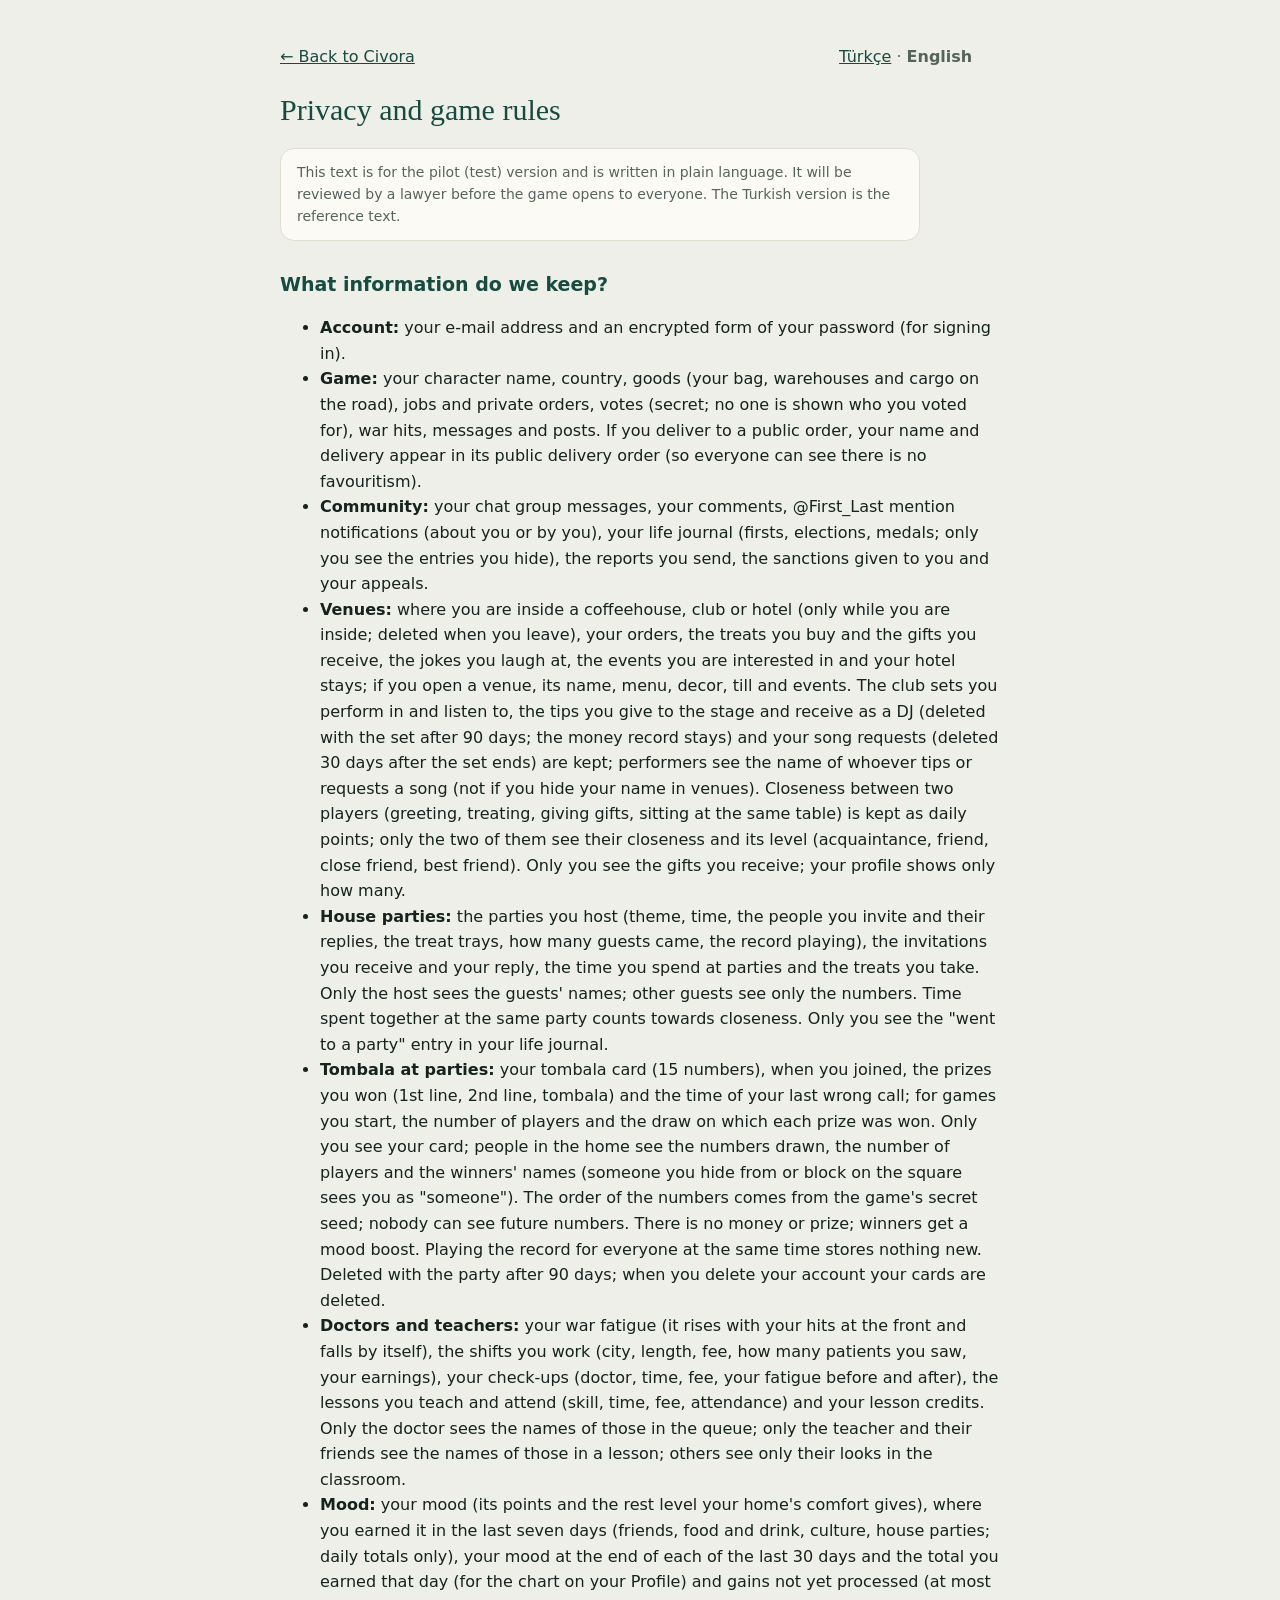
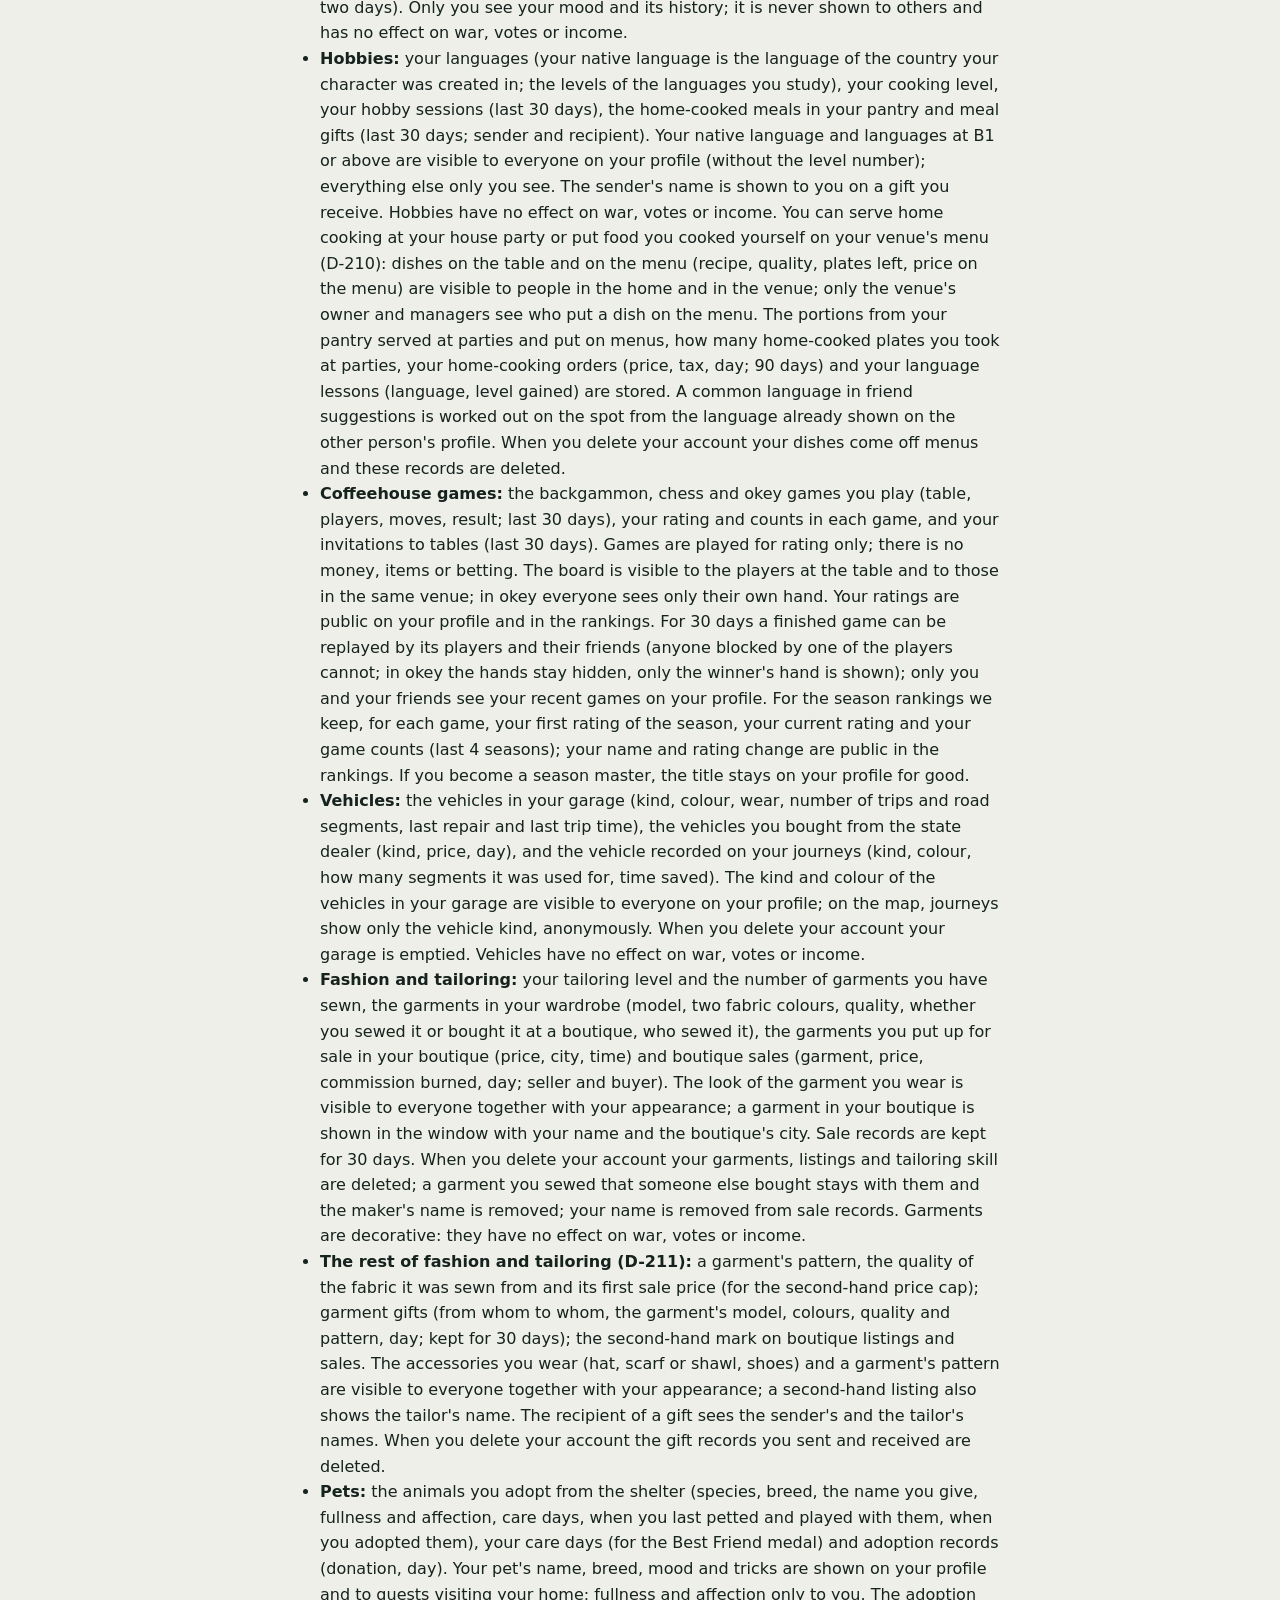
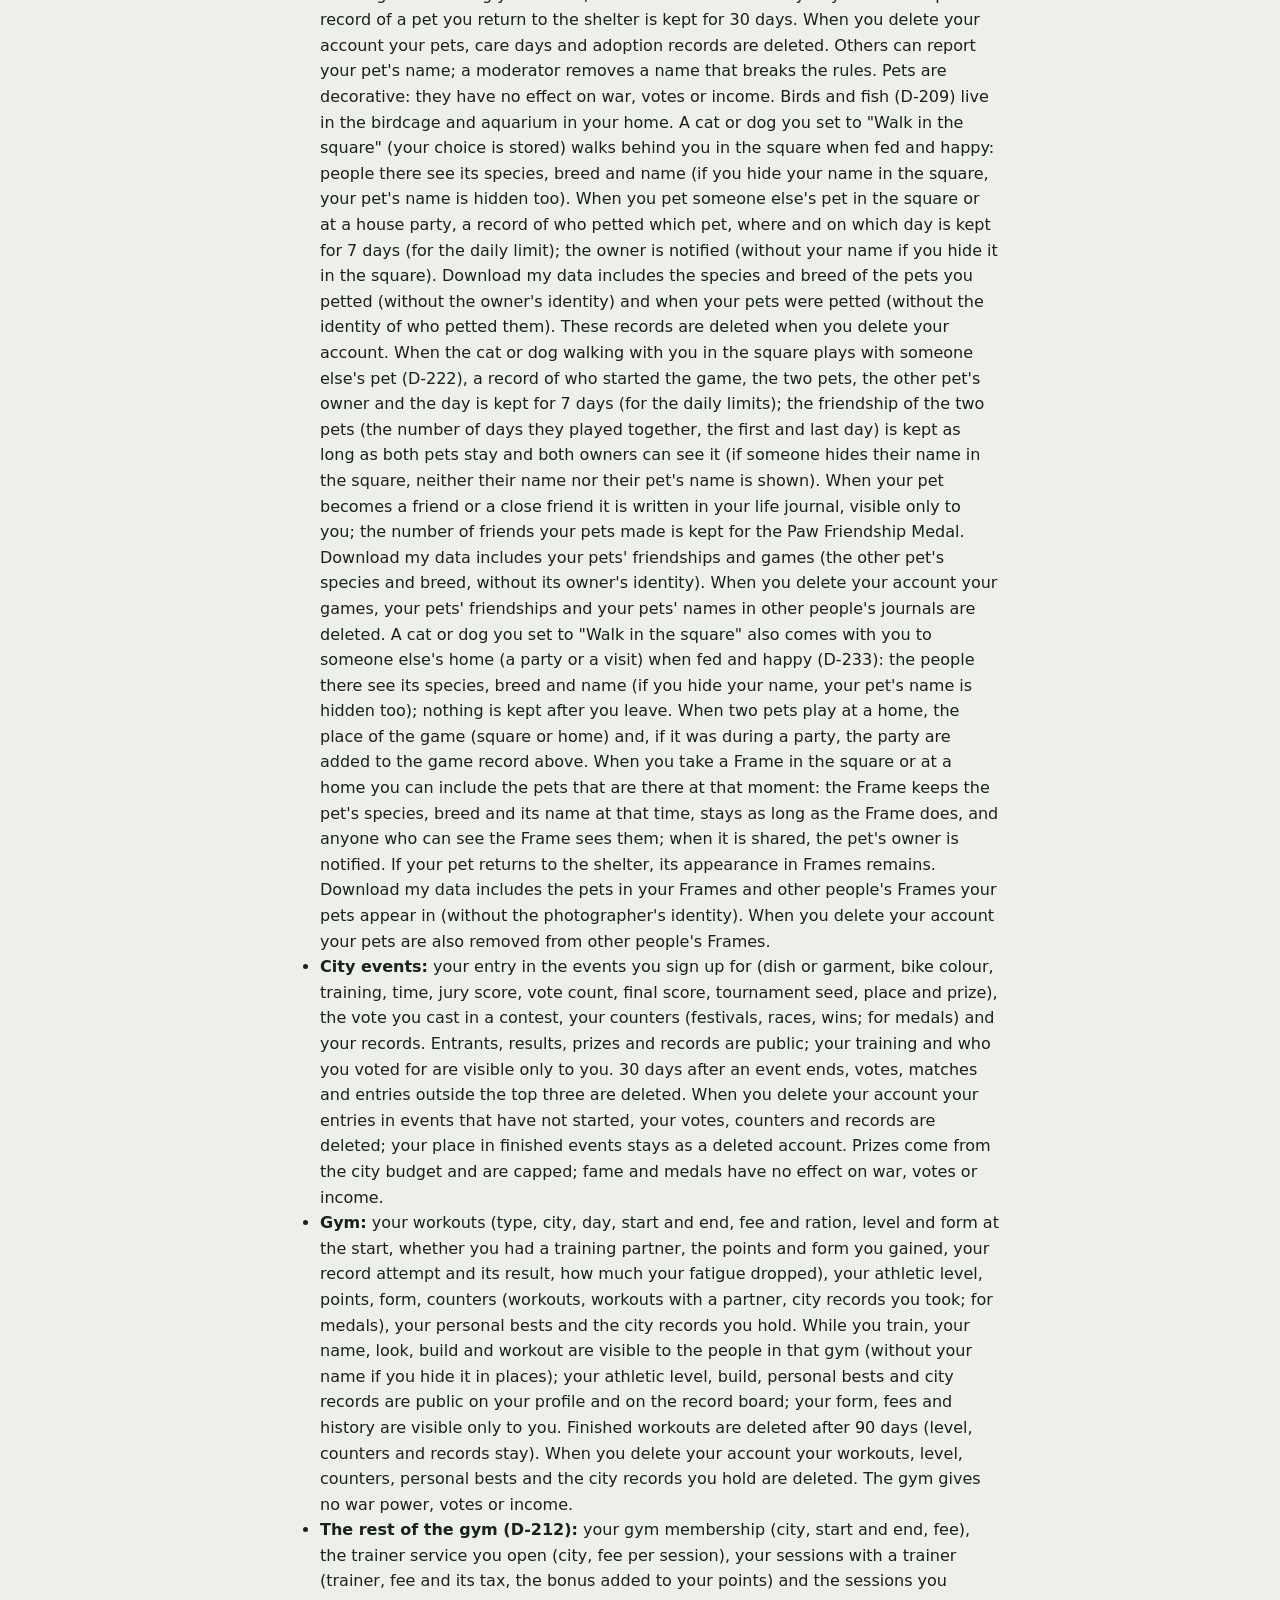
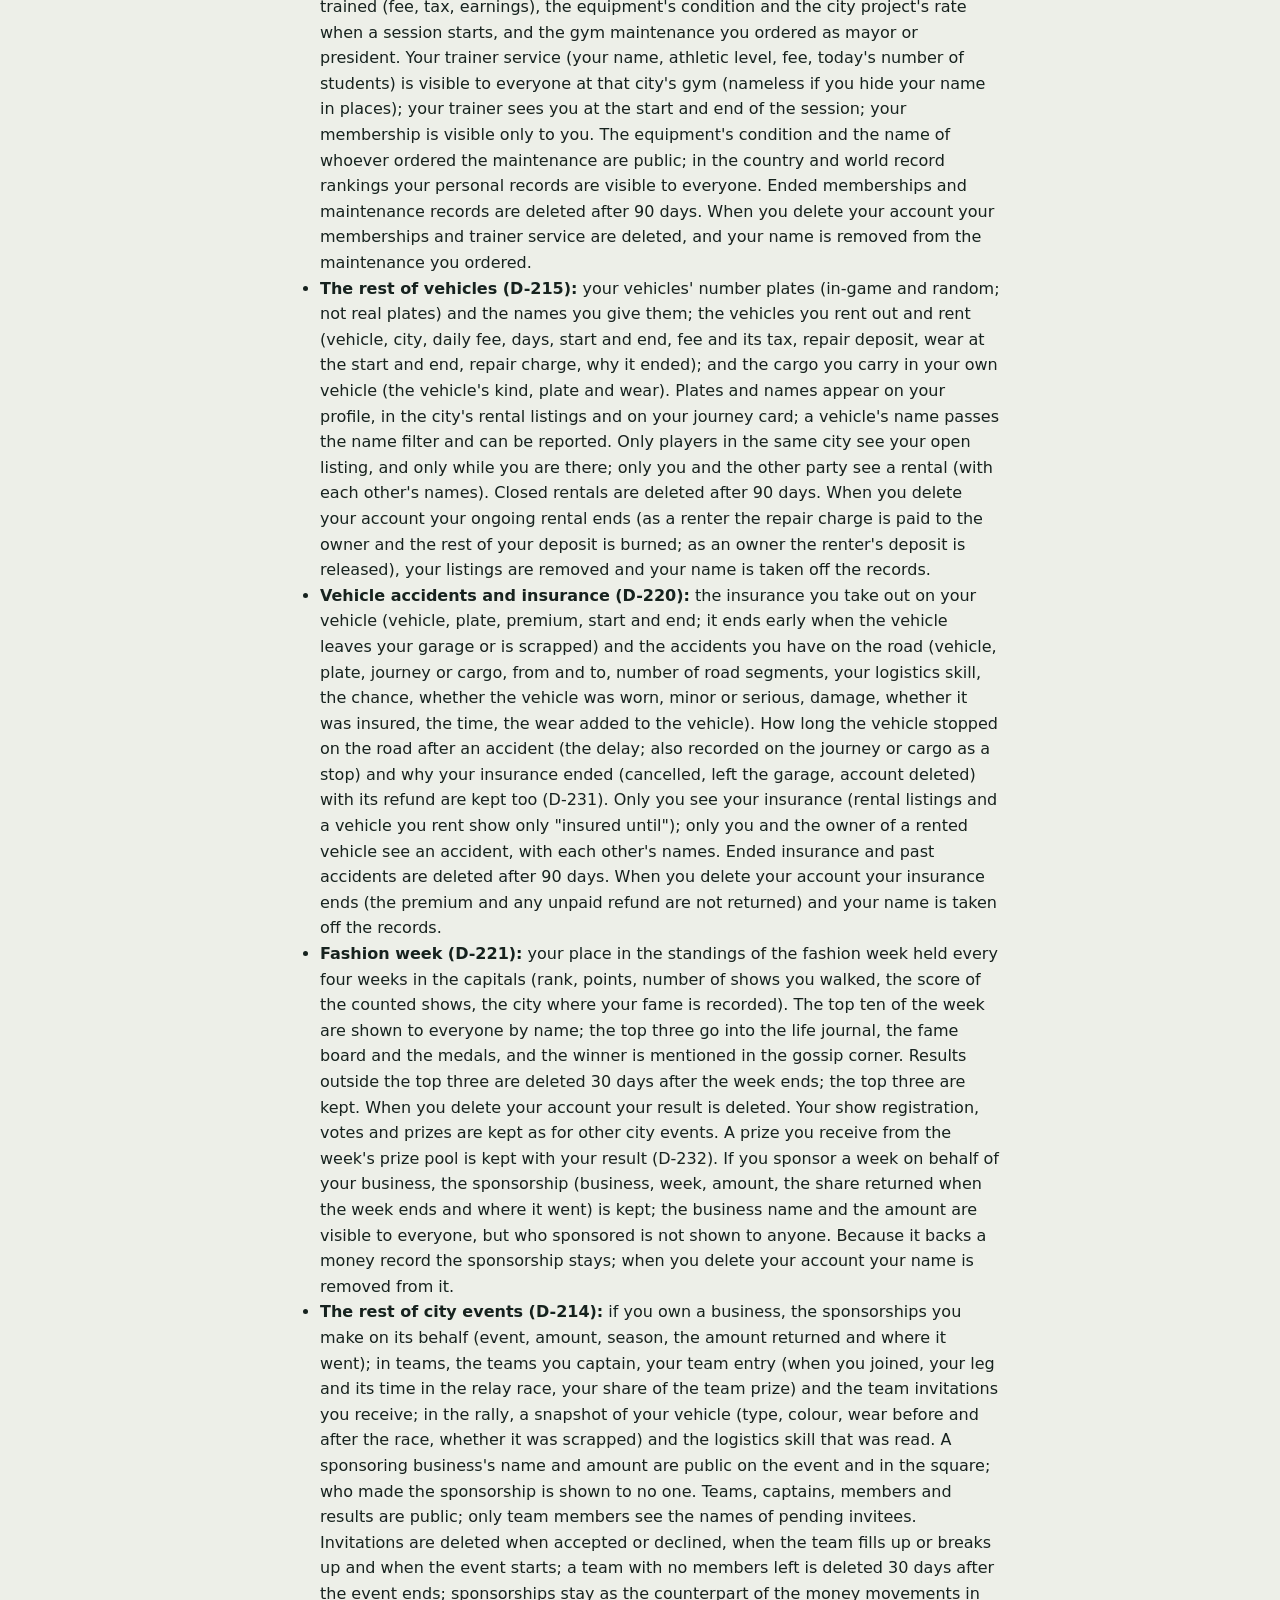
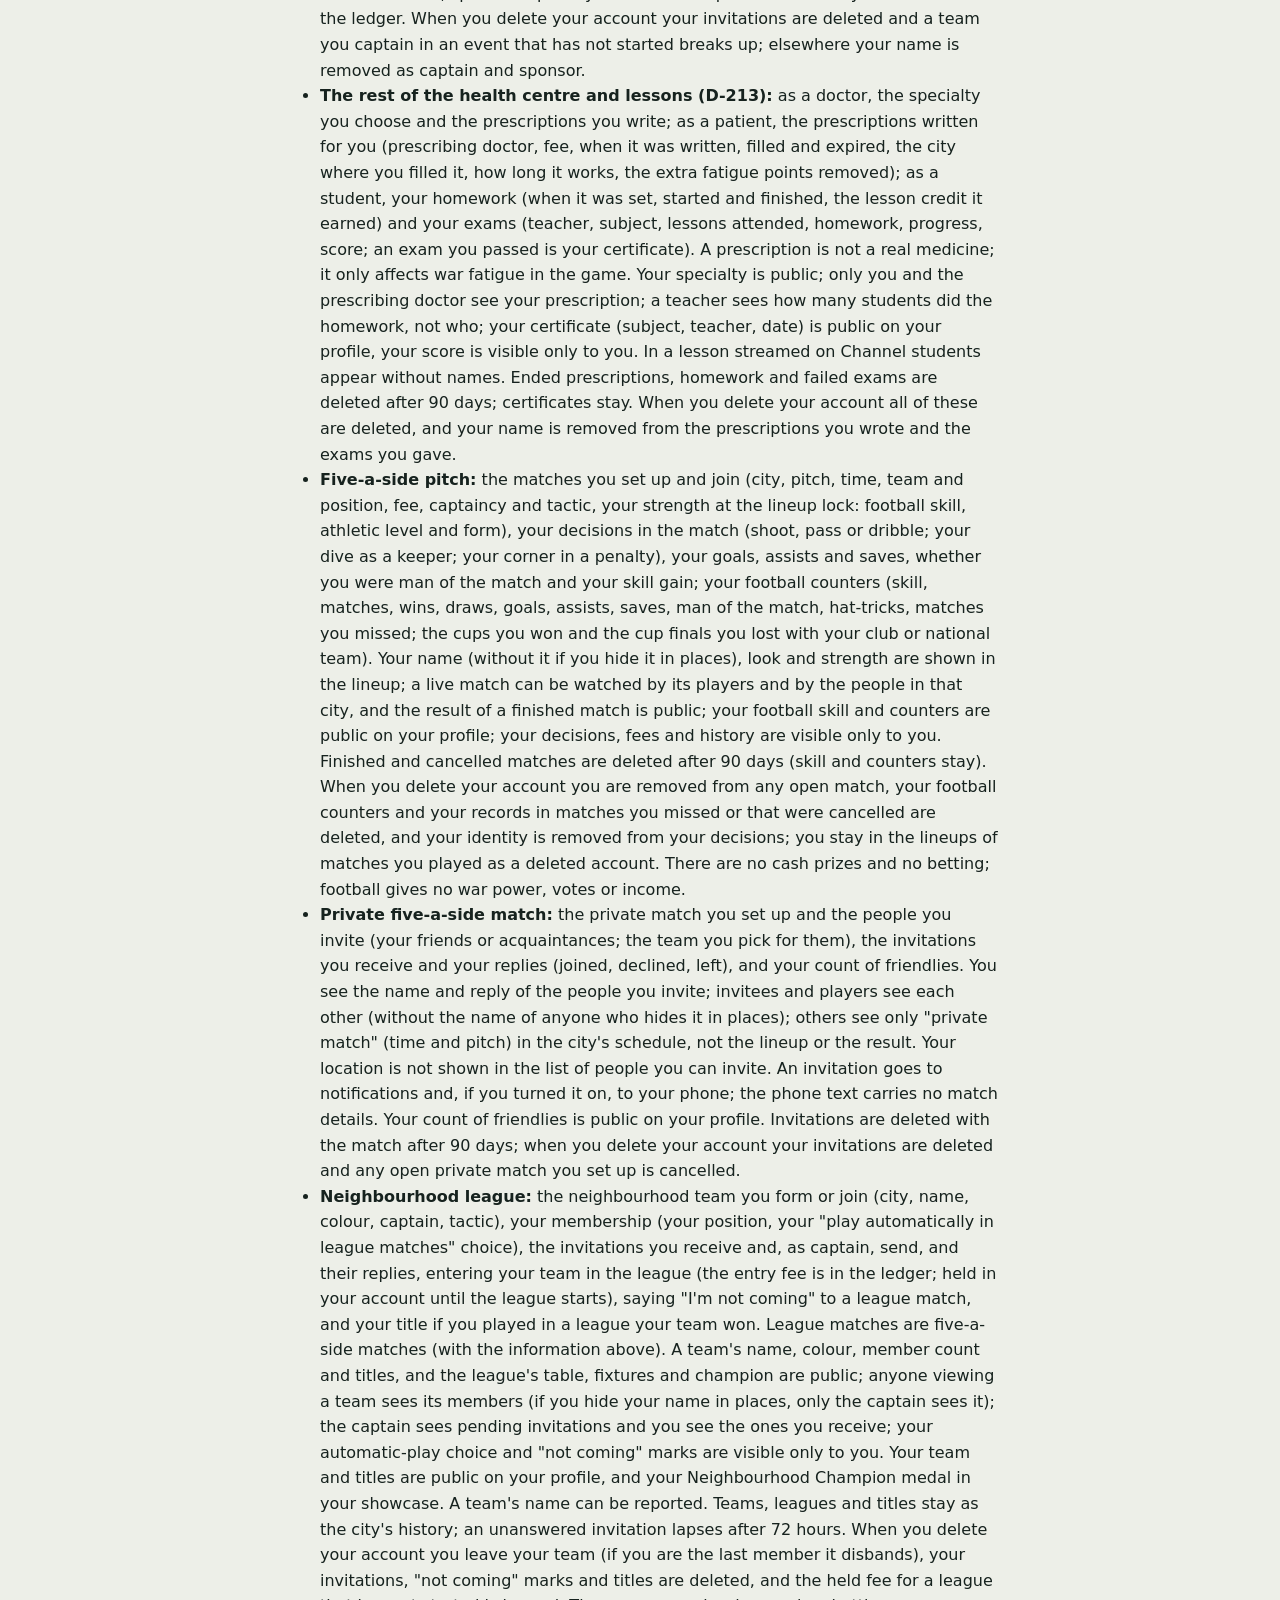
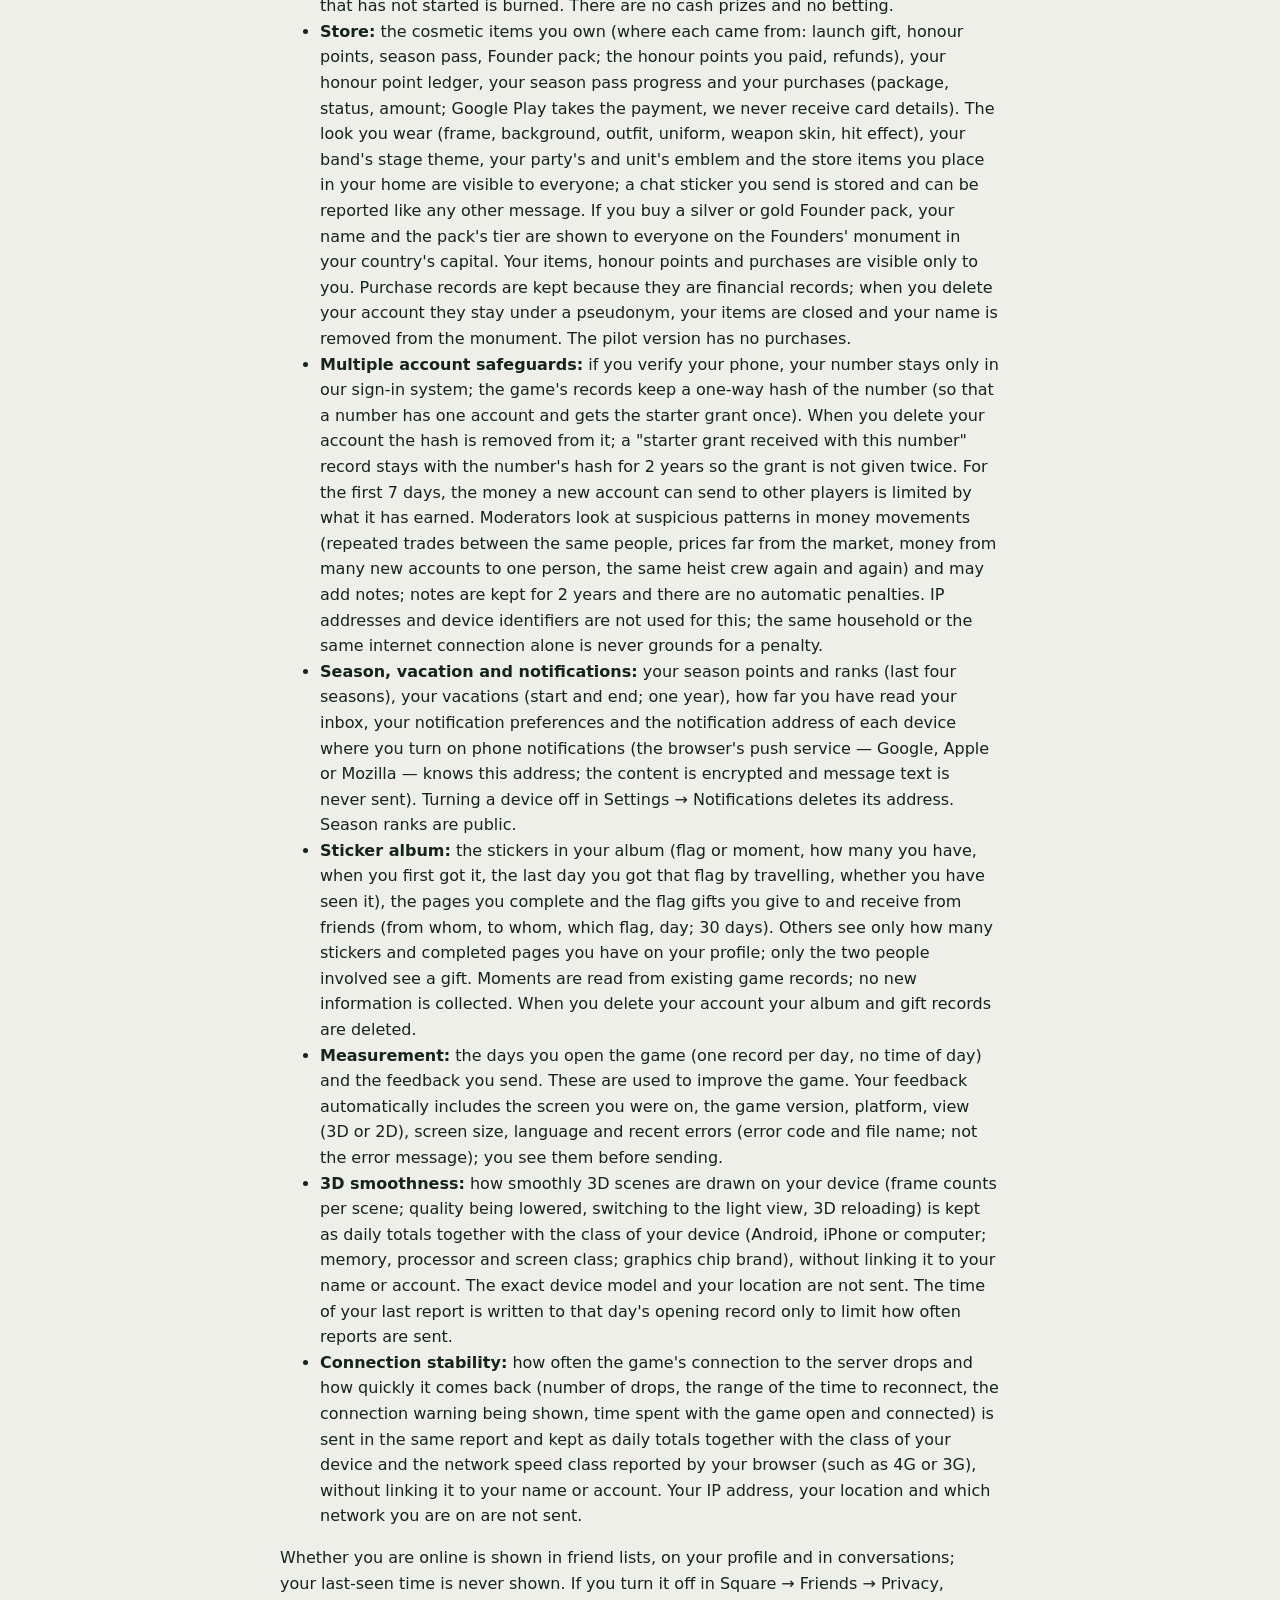
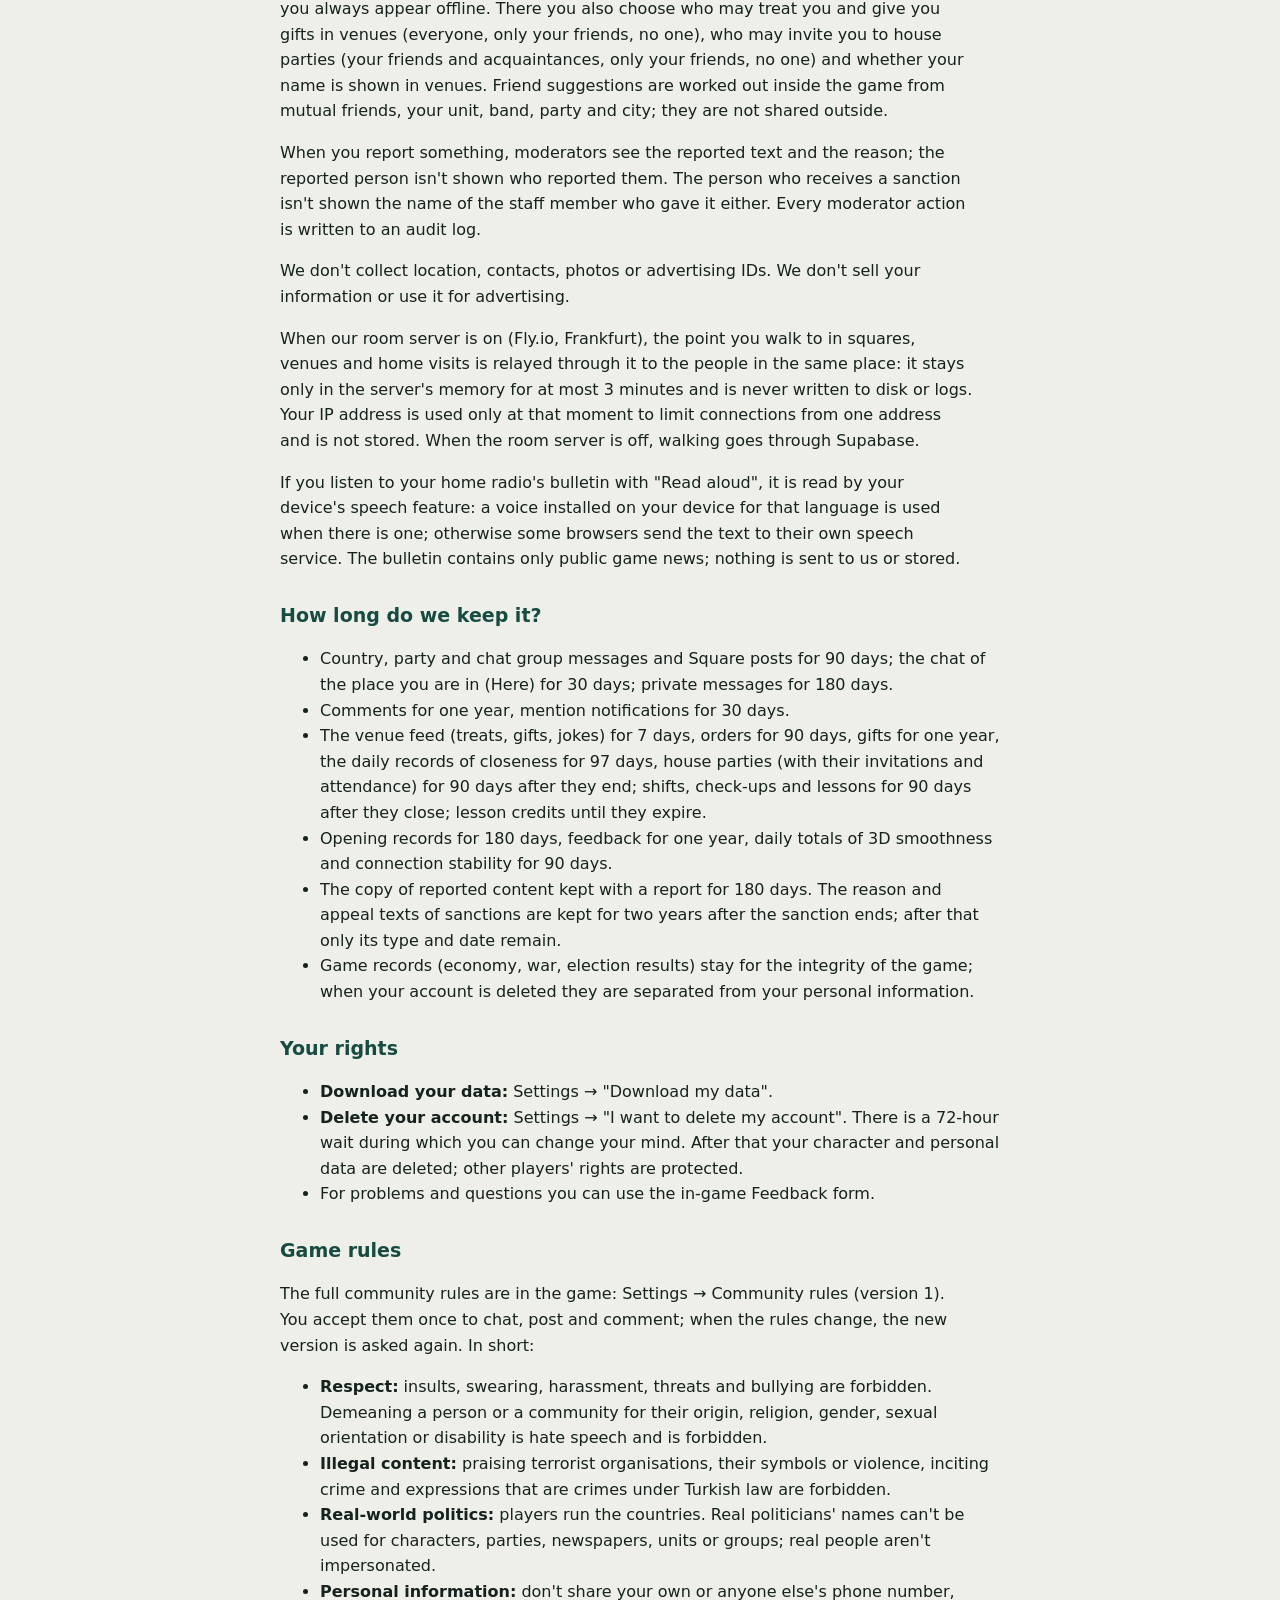
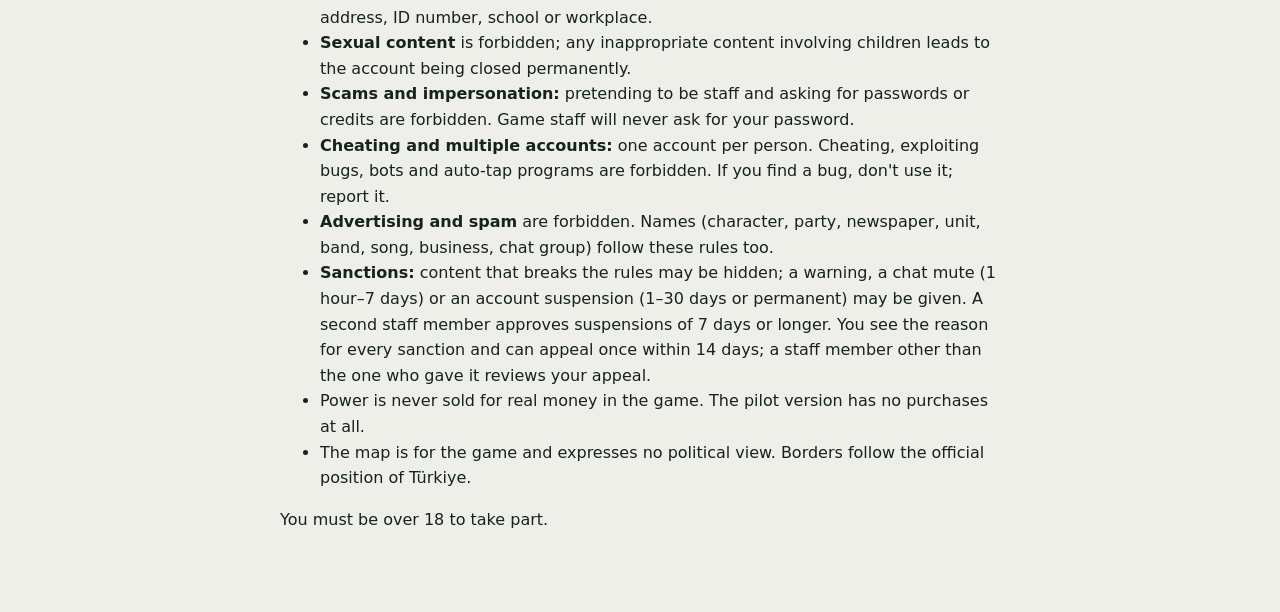
==== commit 18160a75: "Oyun ekranları 2026-11-17-53cc619b-0b92b6e" ====
--- a/site/gizlilik.html
+++ b/site/gizlilik.html
@@ -56,7 +56,9 @@
     <li><b>Çoklu hesap önlemleri:</b> telefonunu doğrularsan numaran yalnız giriş sistemimizde durur; oyunun kayıtlarına numaranın tek yönlü özeti yazılır (bir numaraya bir hesap ve bir kez başlangıç desteği için). Hesabını silince özet hesabından silinir; aynı numarayla ikinci kez destek verilmesin diye "bu numarayla destek alındı" kaydı numaranın özetiyle 2 yıl kalır. Yeni hesaplarda ilk 7 gün başka oyunculara gönderilebilen para kazanca göre sınırlıdır. Moderatörler para hareketlerinden çıkan şüpheli örüntülere (aynı kişiler arasında tekrar eden alım-satım, piyasadan çok farklı fiyat, birçok yeni hesaptan tek kişiye para, tekrar eden vurgun ekibi) bakar ve not düşebilir; notlar 2 yıl saklanır, otomatik ceza yoktur. IP adresi ve cihaz kimliği bunun için kullanılmaz; aynı ev ya da aynı internet hattı tek başına ceza sebebi değildir.</li>
     <li><b>Sezon, tatil ve bildirimler:</b> sezondaki puanların ve derecelerin (son dört sezon), tatillerin (başlangıç ve bitiş; bir yıl), gelen kutunun okunduğu yer, bildirim tercihlerin ve telefon bildirimini açtığın cihazların bildirim adresi (tarayıcının bildirim servisi — Google, Apple ya da Mozilla — bu adresi bilir; bildirimin içeriği şifrelidir ve mesaj metni hiç gönderilmez). Cihazı Ayarlar → Bildirimler'den kapatınca adres silinir. Sezon dereceleri herkese görünür.</li>
     <li><b>Çıkartma albümü:</b> albümündeki çıkartmalar (bayrak ya da an, kaç tane olduğu, ilk kazanıldığı an, bayrağın yolculukla son kazanıldığı gün, görüp görmediğin), tamamladığın sayfalar ve arkadaşınla verip aldığın bayrak hediyeleri (kimden, kime, hangi bayrak, gün; 30 gün). Profilinde başkaları yalnız albümdeki çıkartma ve tamamlanan sayfa sayını görür; bir hediyeyi yalnız iki taraf görür. Anlar var olan oyun kayıtlarından okunur, yeni bilgi toplanmaz. Hesabını silince albümün ve hediye kayıtların silinir.</li>
-    <li><b>Ölçüm:</b> oyunu hangi gün açtığın (günde bir kayıt, saat ayrıntısı yok) ve gönderdiğin geri bildirimler. Bunlar oyunun iyileşmesi içindir.</li>
+    <li><b>Ölçüm:</b> oyunu hangi gün açtığın (günde bir kayıt, saat ayrıntısı yok) ve gönderdiğin geri bildirimler. Bunlar oyunun iyileşmesi içindir. Geri bildirime hangi ekranda olduğun, oyunun sürümü, platform, görünüm (3B ya da 2B), ekran boyu, dil ve son hatalar (hata kodu ve dosya adı; hata iletisi değil) kendiliğinden eklenir; göndermeden önce görürsün.</li>
+    <li><b>3B'nin akıcılığı:</b> 3B sahnelerin cihazında ne kadar akıcı çizildiği (sahne başına kare sayıları; kalitenin düşmesi, hafif görünüme geçiş, 3B'nin yeniden yüklenmesi) cihazın sınıfıyla birlikte (Android, iPhone ya da bilgisayar; bellek, işlemci ve ekran sınıfı; grafik işlemcinin markası) adın ya da hesabınla bağlanmadan günlük toplam olarak tutulur. Tam cihaz modeli ve konum gönderilmez. Son gönderimin anı yalnız sıklık sınırı için o günkü açılış kaydına yazılır.</li>
+    <li><b>Bağlantının sürekliliği:</b> oyunun sunucuyla bağlantısının ne sıklıkla koptuğu ve ne kadar sürede geri geldiği (kopma sayısı, geri gelme süresinin aralığı, bağlantı uyarısının görünmesi, oyun açık ve bağlıyken geçen süre) aynı gönderimle, cihazın sınıfı ve tarayıcının bildirdiği ağ hızı sınıfıyla (4G, 3G gibi) birlikte adın ya da hesabınla bağlanmadan günlük toplam olarak tutulur. IP adresin, konumun ve hangi ağa bağlandığın gönderilmez.</li>
   </ul>
   <p>Çevrimiçi olup olmadığın arkadaş listelerinde, profilinde ve konuşmalarda görünür; son görülme anın hiç gösterilmez. Meydan → Arkadaşlar → Gizlilik'ten kapatırsan hep çevrimdışı görünürsün. Mekânlarda sana kimin ısmarlayabileceğini ve hediye verebileceğini (herkes, yalnız arkadaşların, kimse), seni ev partisine kimin davet edebileceğini (arkadaşların ve tanıdıkların, yalnız arkadaşların, kimse) ve mekânlarda adının görünüp görünmeyeceğini de oradan seçersin. Arkadaş önerileri ortak arkadaş, birlik, müzik grubu, parti ve şehir bilgisinden oyunun içinde hesaplanır; dışarıya verilmez.</p>
   <p>Bir içeriği raporladığında, moderatörler raporlanan metni ve raporun nedenini görür; raporlayanın adı raporlanan kişiye gösterilmez. Yaptırımı veren yetkilinin adı da yaptırım alan kişiye gösterilmez. Moderatörlerin her işlemi denetim kaydına yazılır.</p>
@@ -69,7 +71,7 @@
     <li>Ülke, parti ve sohbet grubu mesajları ile Meydan paylaşımları 90 gün; bulunduğun yerin sohbeti (Burası) 30 gün; özel mesajlar 180 gün.</li>
     <li>Yorumlar bir yıl, bahsetme bildirimleri 30 gün.</li>
     <li>Mekânın akışı (ısmarlamalar, hediyeler, fıkralar) 7 gün, siparişler 90 gün, hediyeler bir yıl, yakınlığın günlük kayıtları 97 gün, ev partileri (davetler ve katılımla) bittikten sonra 90 gün; nöbetler, muayeneler ve dersler kapandıktan sonra 90 gün; ders hakları süresi dolunca.</li>
-    <li>Açılış kayıtları 180 gün, geri bildirimler bir yıl.</li>
+    <li>Açılış kayıtları 180 gün, geri bildirimler bir yıl, 3B'nin akıcılığının ve bağlantının sürekliliğinin günlük toplamları 90 gün.</li>
     <li>Raporlanan içeriğin raporla saklanan kopyası 180 gün. Yaptırımların gerekçe ve itiraz metinleri yaptırım bittikten sonra iki yıl saklanır; sonra yalnız türü ve tarihi kalır.</li>
     <li>Oyun kayıtları (ekonomi, savaş, seçim sonuçları) oyunun bütünlüğü için kalır; hesabın silinince kişisel bilgilerinden ayrılır.</li>
   </ul>
@@ -134,7 +136,9 @@
     <li><b>Multiple account safeguards:</b> if you verify your phone, your number stays only in our sign-in system; the game's records keep a one-way hash of the number (so that a number has one account and gets the starter grant once). When you delete your account the hash is removed from it; a "starter grant received with this number" record stays with the number's hash for 2 years so the grant is not given twice. For the first 7 days, the money a new account can send to other players is limited by what it has earned. Moderators look at suspicious patterns in money movements (repeated trades between the same people, prices far from the market, money from many new accounts to one person, the same heist crew again and again) and may add notes; notes are kept for 2 years and there are no automatic penalties. IP addresses and device identifiers are not used for this; the same household or the same internet connection alone is never grounds for a penalty.</li>
     <li><b>Season, vacation and notifications:</b> your season points and ranks (last four seasons), your vacations (start and end; one year), how far you have read your inbox, your notification preferences and the notification address of each device where you turn on phone notifications (the browser's push service — Google, Apple or Mozilla — knows this address; the content is encrypted and message text is never sent). Turning a device off in Settings → Notifications deletes its address. Season ranks are public.</li>
     <li><b>Sticker album:</b> the stickers in your album (flag or moment, how many you have, when you first got it, the last day you got that flag by travelling, whether you have seen it), the pages you complete and the flag gifts you give to and receive from friends (from whom, to whom, which flag, day; 30 days). Others see only how many stickers and completed pages you have on your profile; only the two people involved see a gift. Moments are read from existing game records; no new information is collected. When you delete your account your album and gift records are deleted.</li>
-    <li><b>Measurement:</b> the days you open the game (one record per day, no time of day) and the feedback you send. These are used to improve the game.</li>
+    <li><b>Measurement:</b> the days you open the game (one record per day, no time of day) and the feedback you send. These are used to improve the game. Your feedback automatically includes the screen you were on, the game version, platform, view (3D or 2D), screen size, language and recent errors (error code and file name; not the error message); you see them before sending.</li>
+    <li><b>3D smoothness:</b> how smoothly 3D scenes are drawn on your device (frame counts per scene; quality being lowered, switching to the light view, 3D reloading) is kept as daily totals together with the class of your device (Android, iPhone or computer; memory, processor and screen class; graphics chip brand), without linking it to your name or account. The exact device model and your location are not sent. The time of your last report is written to that day's opening record only to limit how often reports are sent.</li>
+    <li><b>Connection stability:</b> how often the game's connection to the server drops and how quickly it comes back (number of drops, the range of the time to reconnect, the connection warning being shown, time spent with the game open and connected) is sent in the same report and kept as daily totals together with the class of your device and the network speed class reported by your browser (such as 4G or 3G), without linking it to your name or account. Your IP address, your location and which network you are on are not sent.</li>
   </ul>
   <p>Whether you are online is shown in friend lists, on your profile and in conversations; your last-seen time is never shown. If you turn it off in Square → Friends → Privacy, you always appear offline. There you also choose who may treat you and give you gifts in venues (everyone, only your friends, no one), who may invite you to house parties (your friends and acquaintances, only your friends, no one) and whether your name is shown in venues. Friend suggestions are worked out inside the game from mutual friends, your unit, band, party and city; they are not shared outside.</p>
   <p>When you report something, moderators see the reported text and the reason; the reported person isn't shown who reported them. The person who receives a sanction isn't shown the name of the staff member who gave it either. Every moderator action is written to an audit log.</p>
@@ -147,7 +151,7 @@
     <li>Country, party and chat group messages and Square posts for 90 days; the chat of the place you are in (Here) for 30 days; private messages for 180 days.</li>
     <li>Comments for one year, mention notifications for 30 days.</li>
     <li>The venue feed (treats, gifts, jokes) for 7 days, orders for 90 days, gifts for one year, the daily records of closeness for 97 days, house parties (with their invitations and attendance) for 90 days after they end; shifts, check-ups and lessons for 90 days after they close; lesson credits until they expire.</li>
-    <li>Opening records for 180 days, feedback for one year.</li>
+    <li>Opening records for 180 days, feedback for one year, daily totals of 3D smoothness and connection stability for 90 days.</li>
     <li>The copy of reported content kept with a report for 180 days. The reason and appeal texts of sanctions are kept for two years after the sanction ends; after that only its type and date remain.</li>
     <li>Game records (economy, war, election results) stay for the integrity of the game; when your account is deleted they are separated from your personal information.</li>
   </ul>
